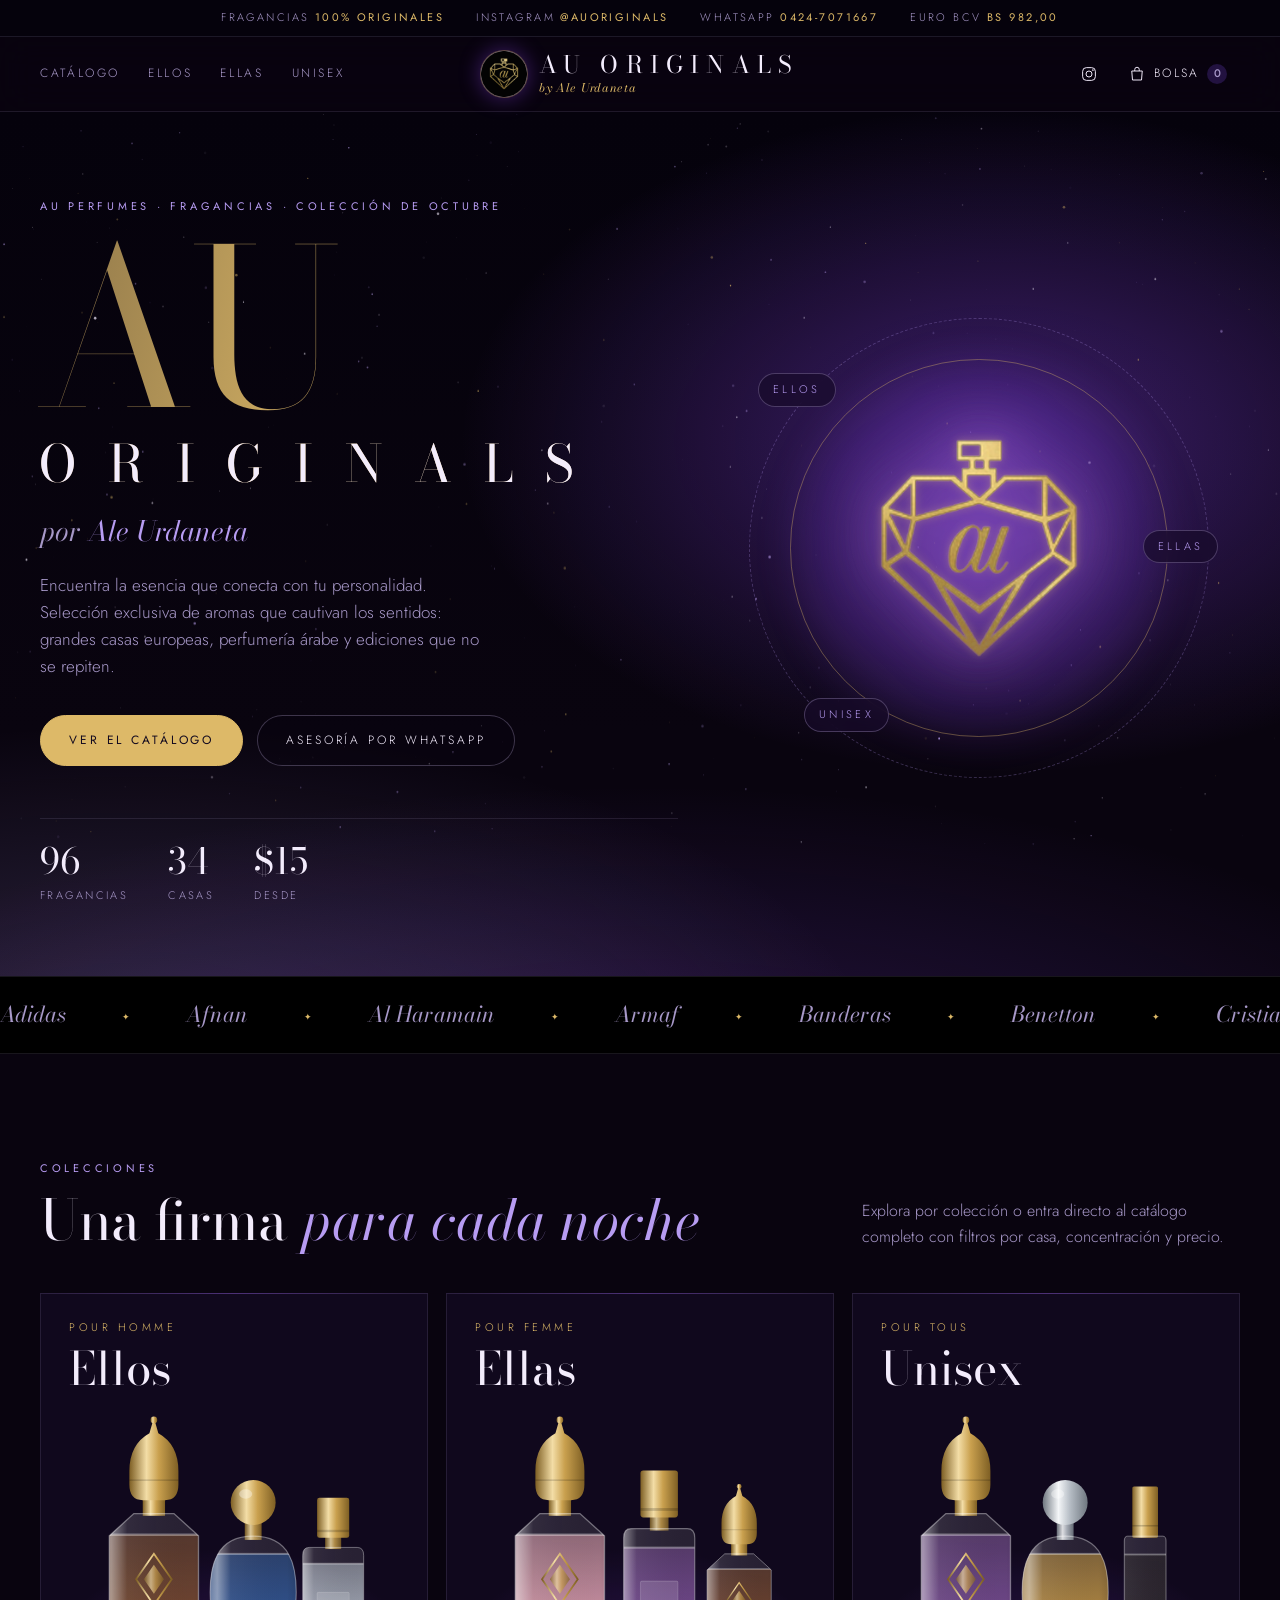
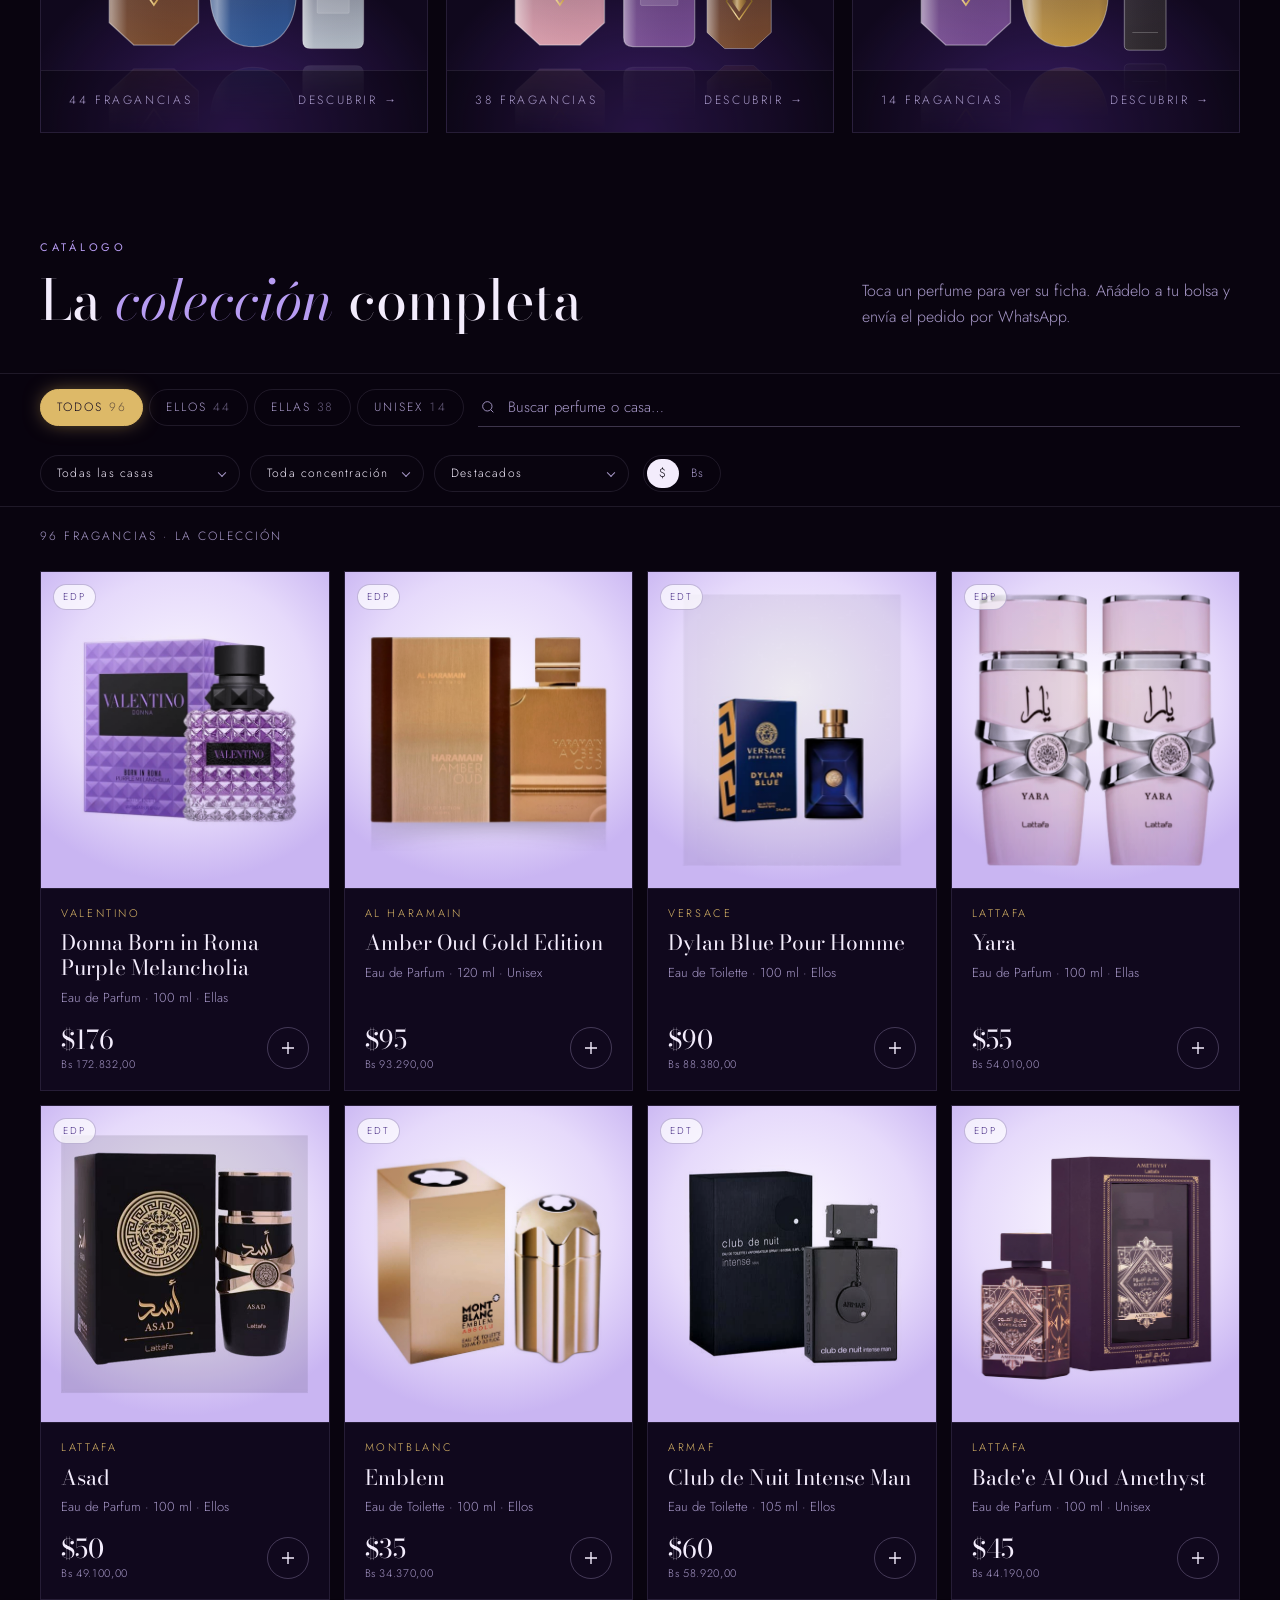
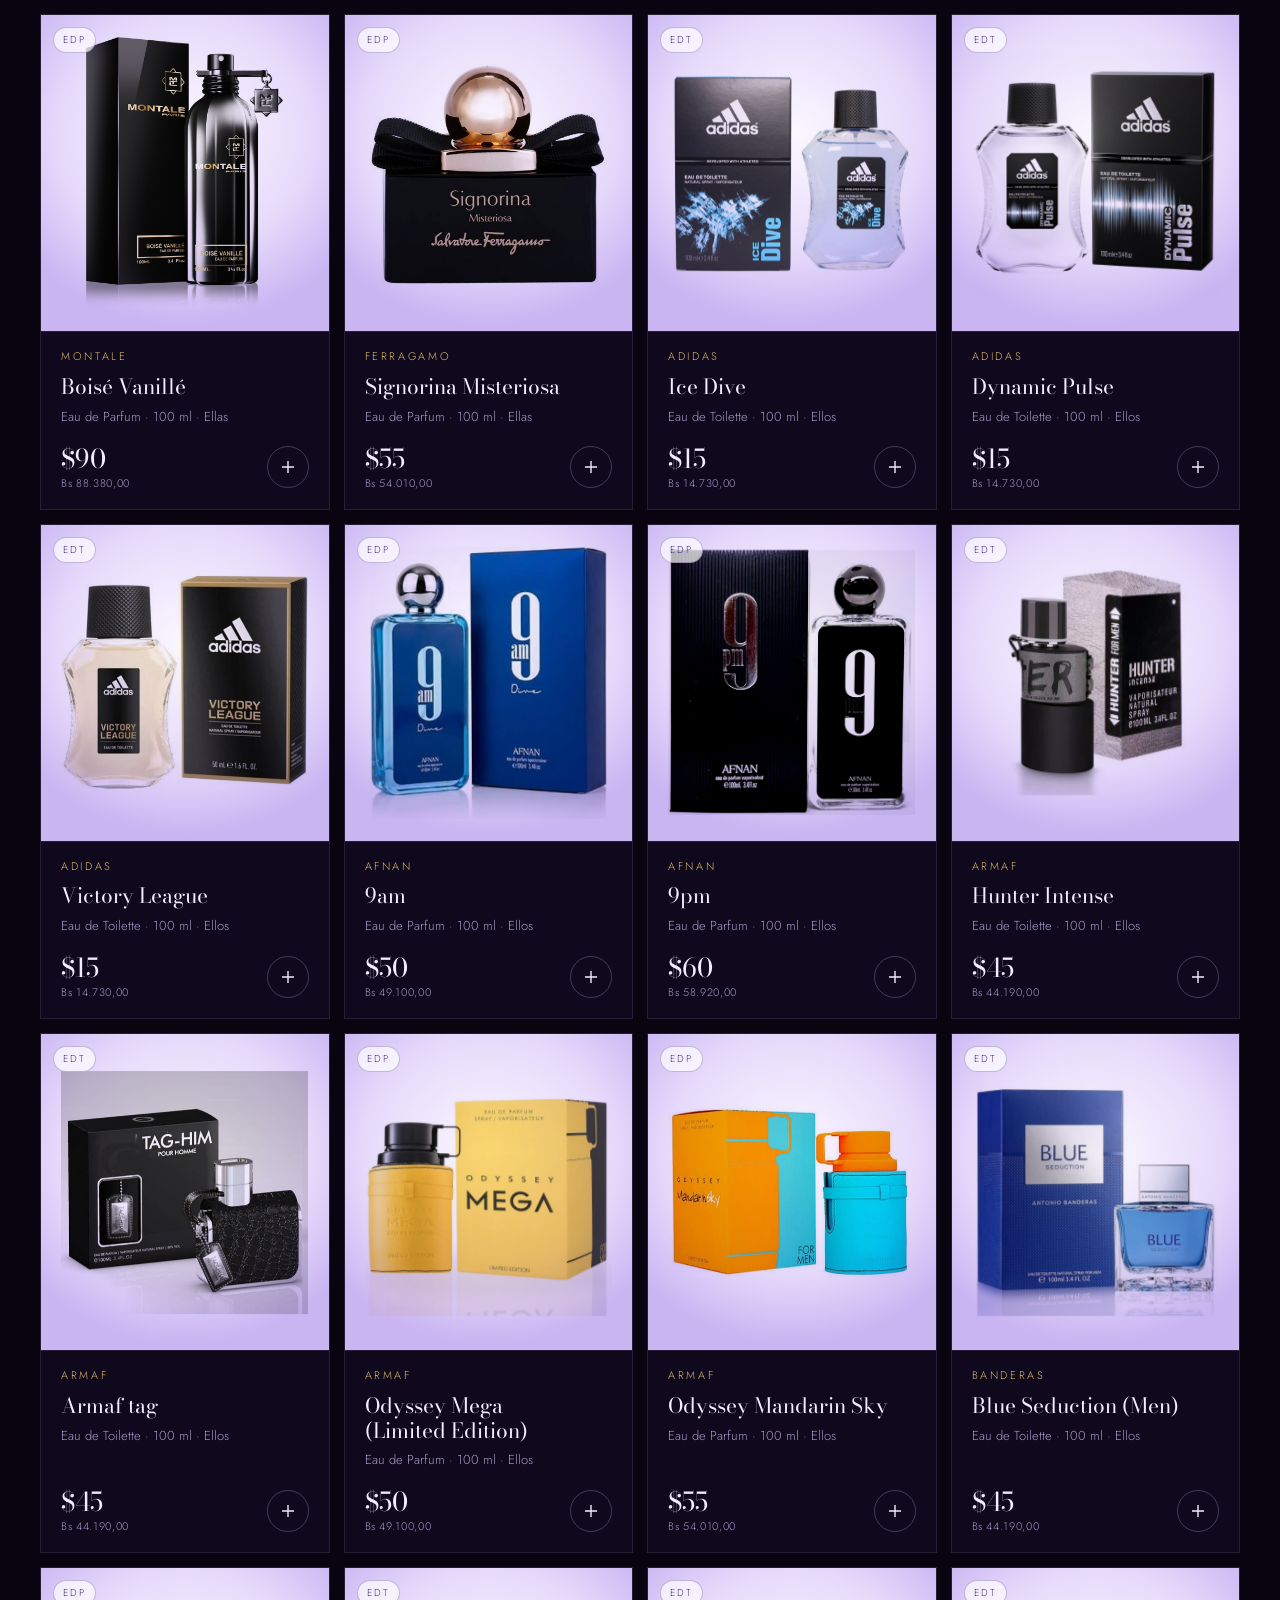
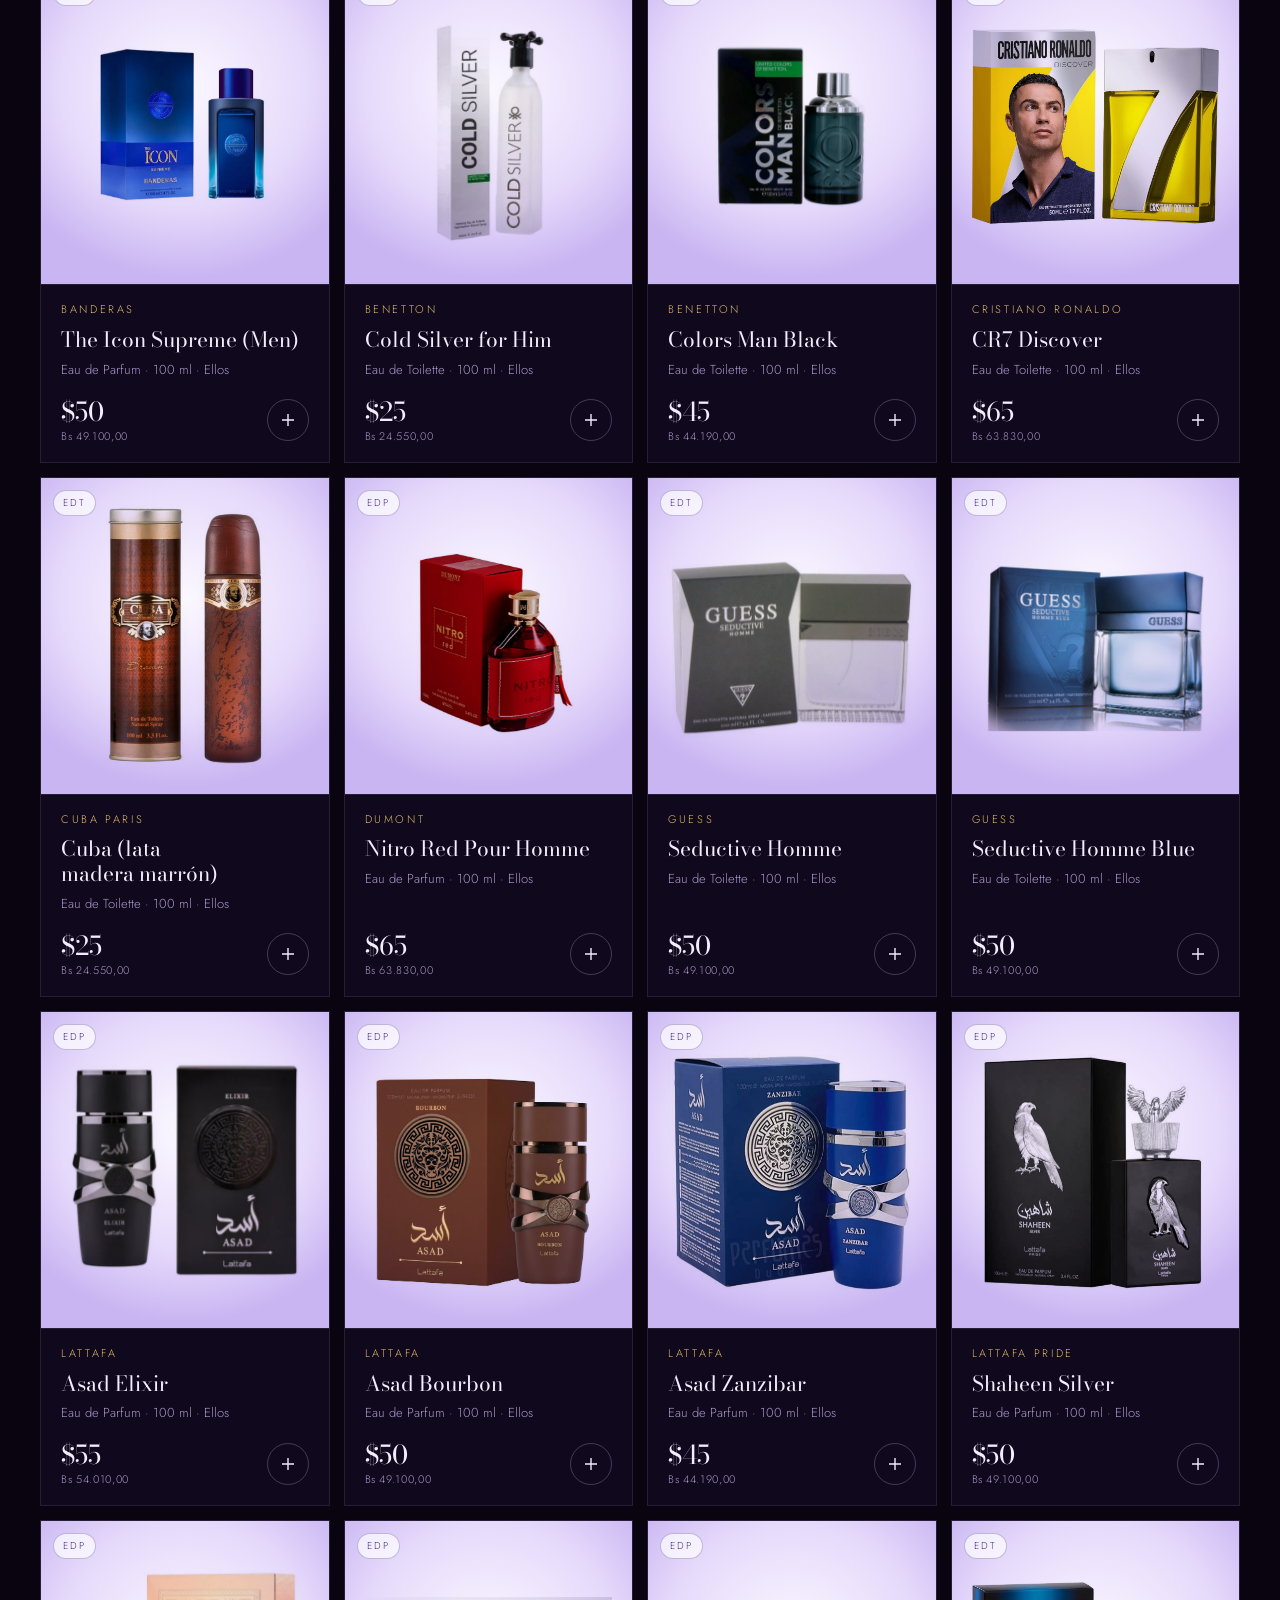
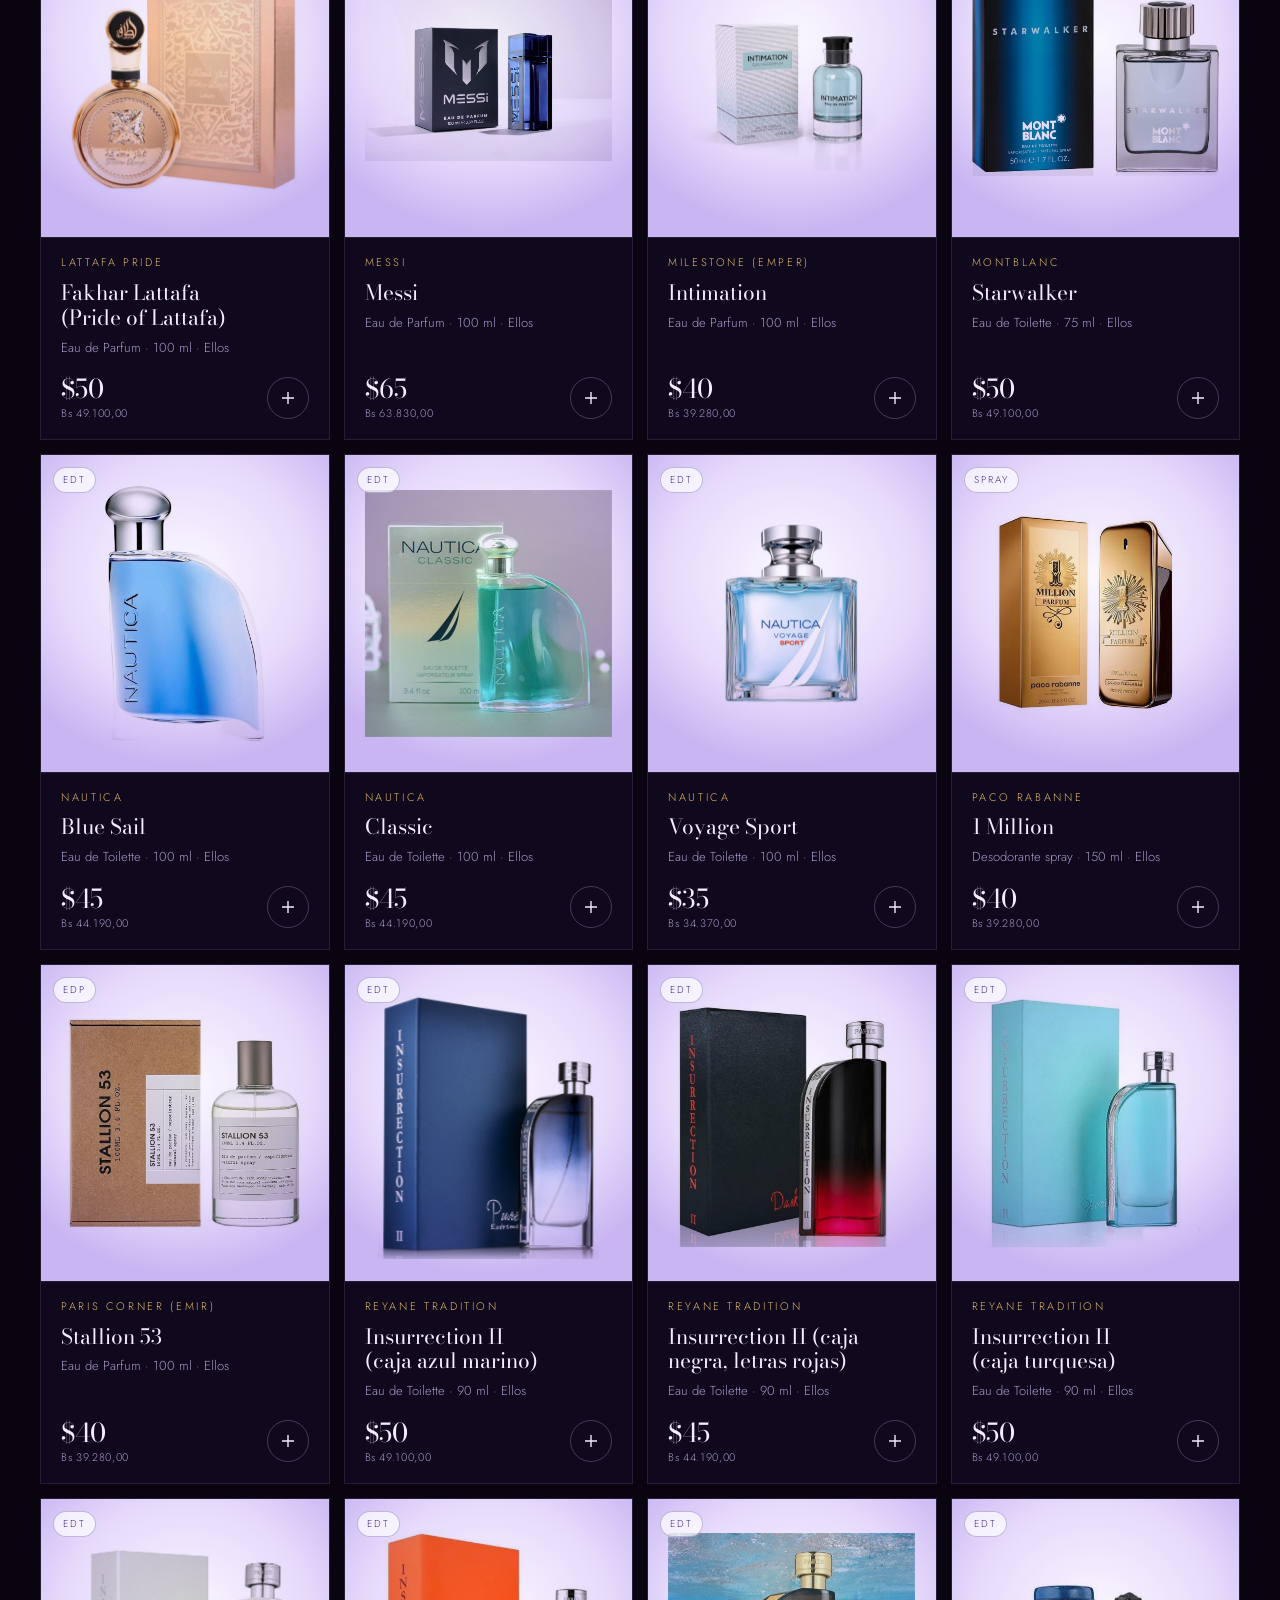
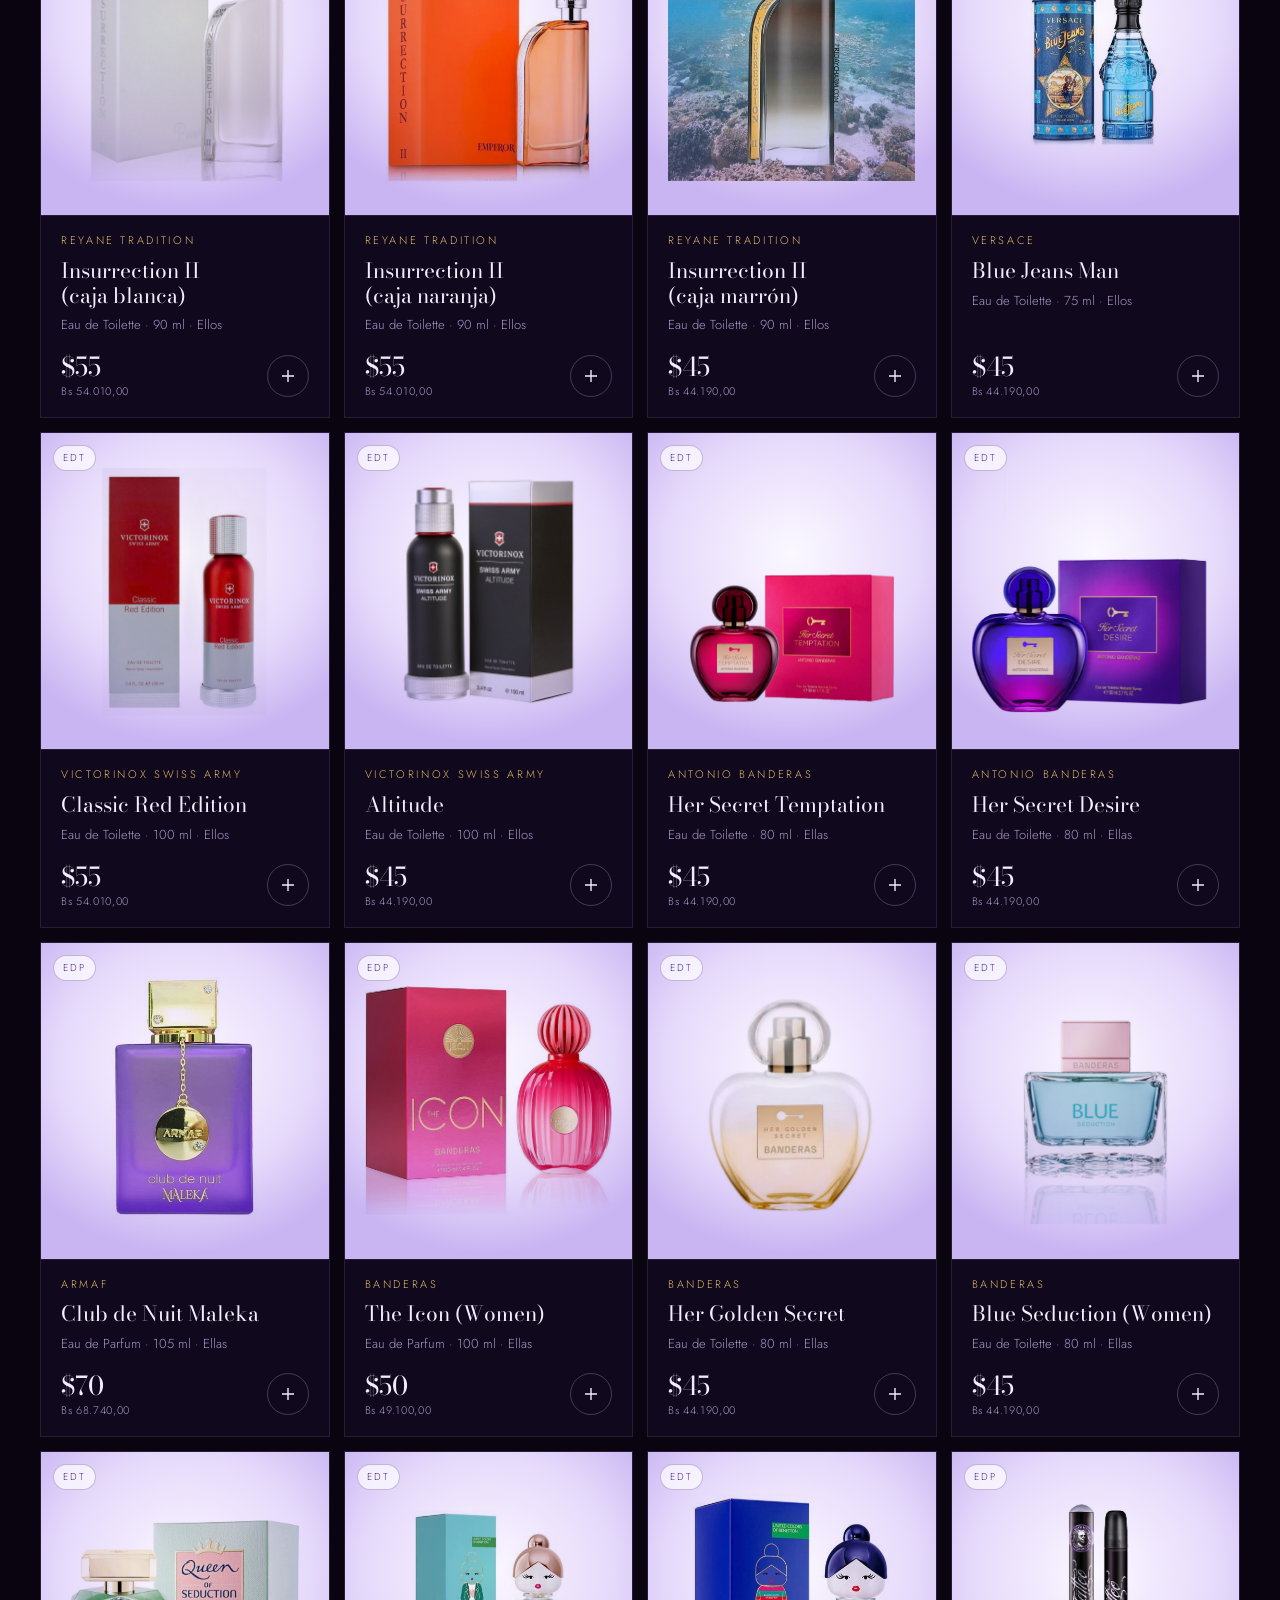
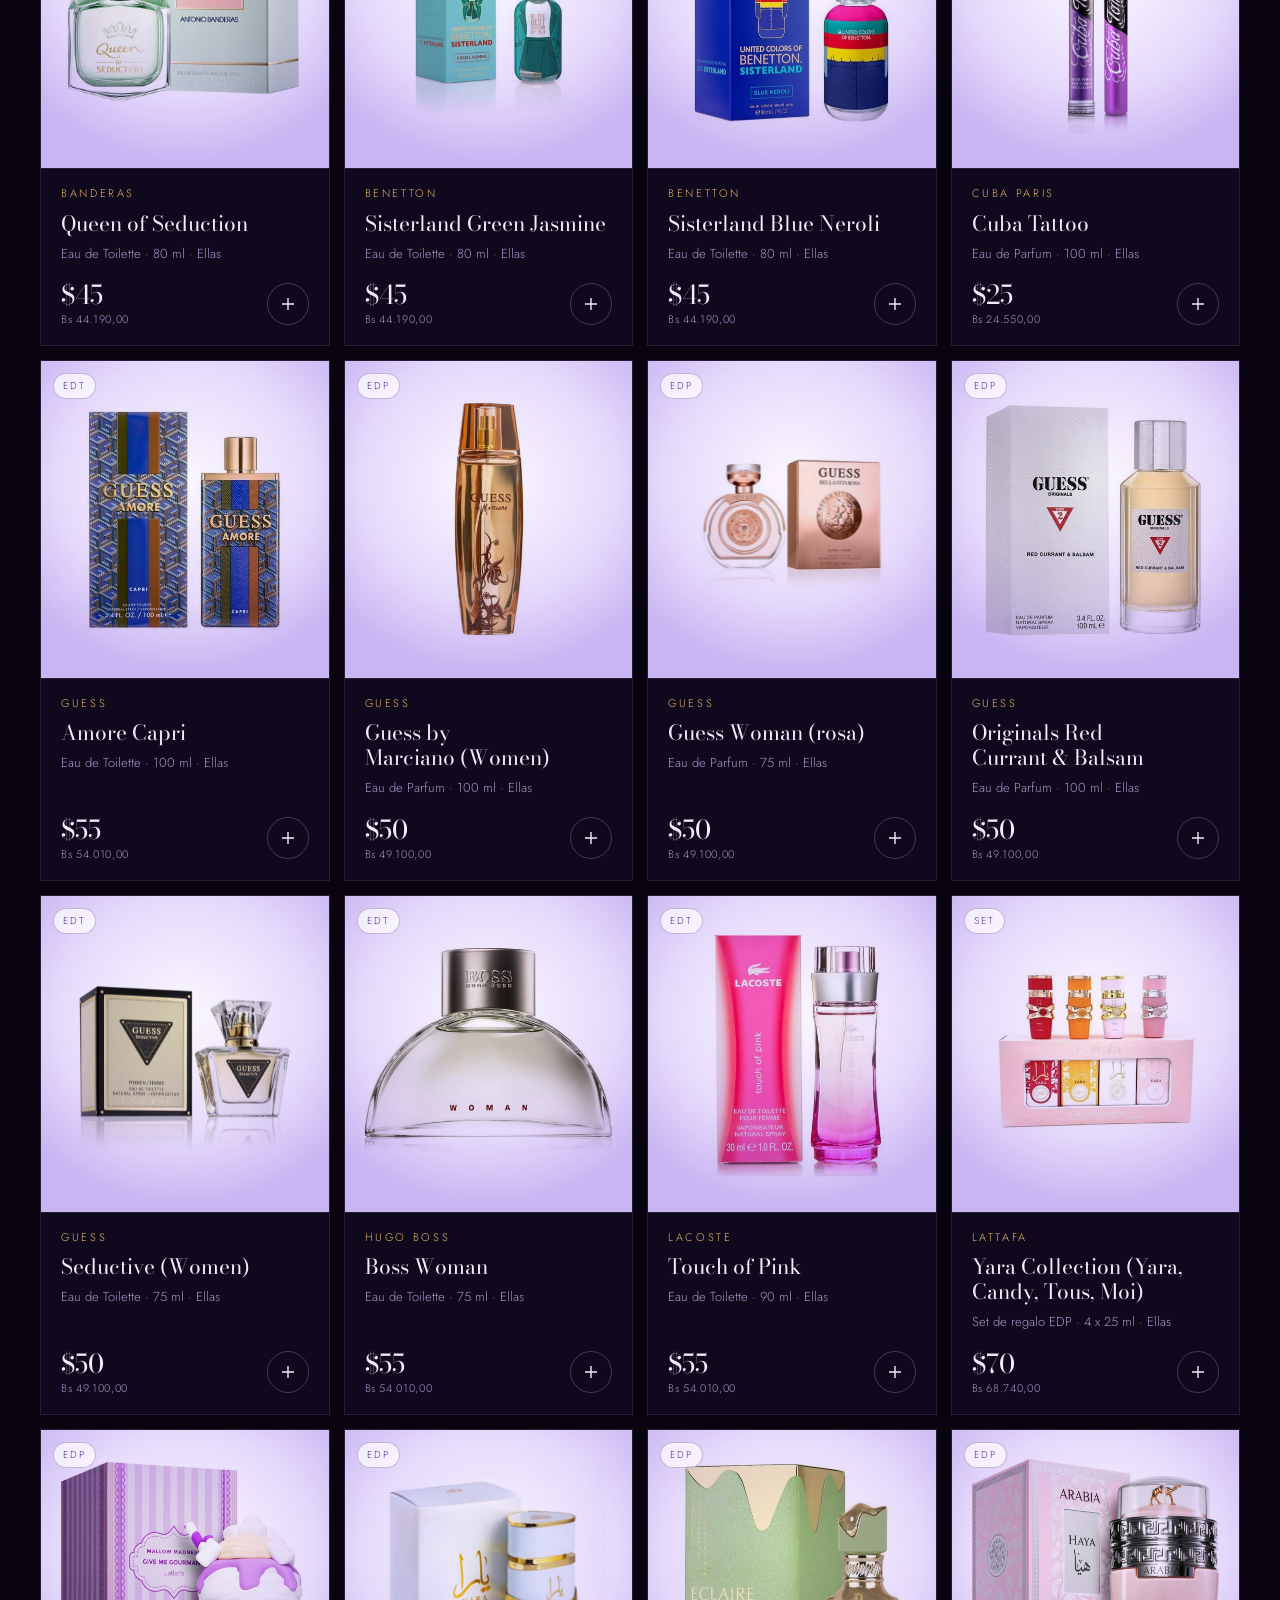
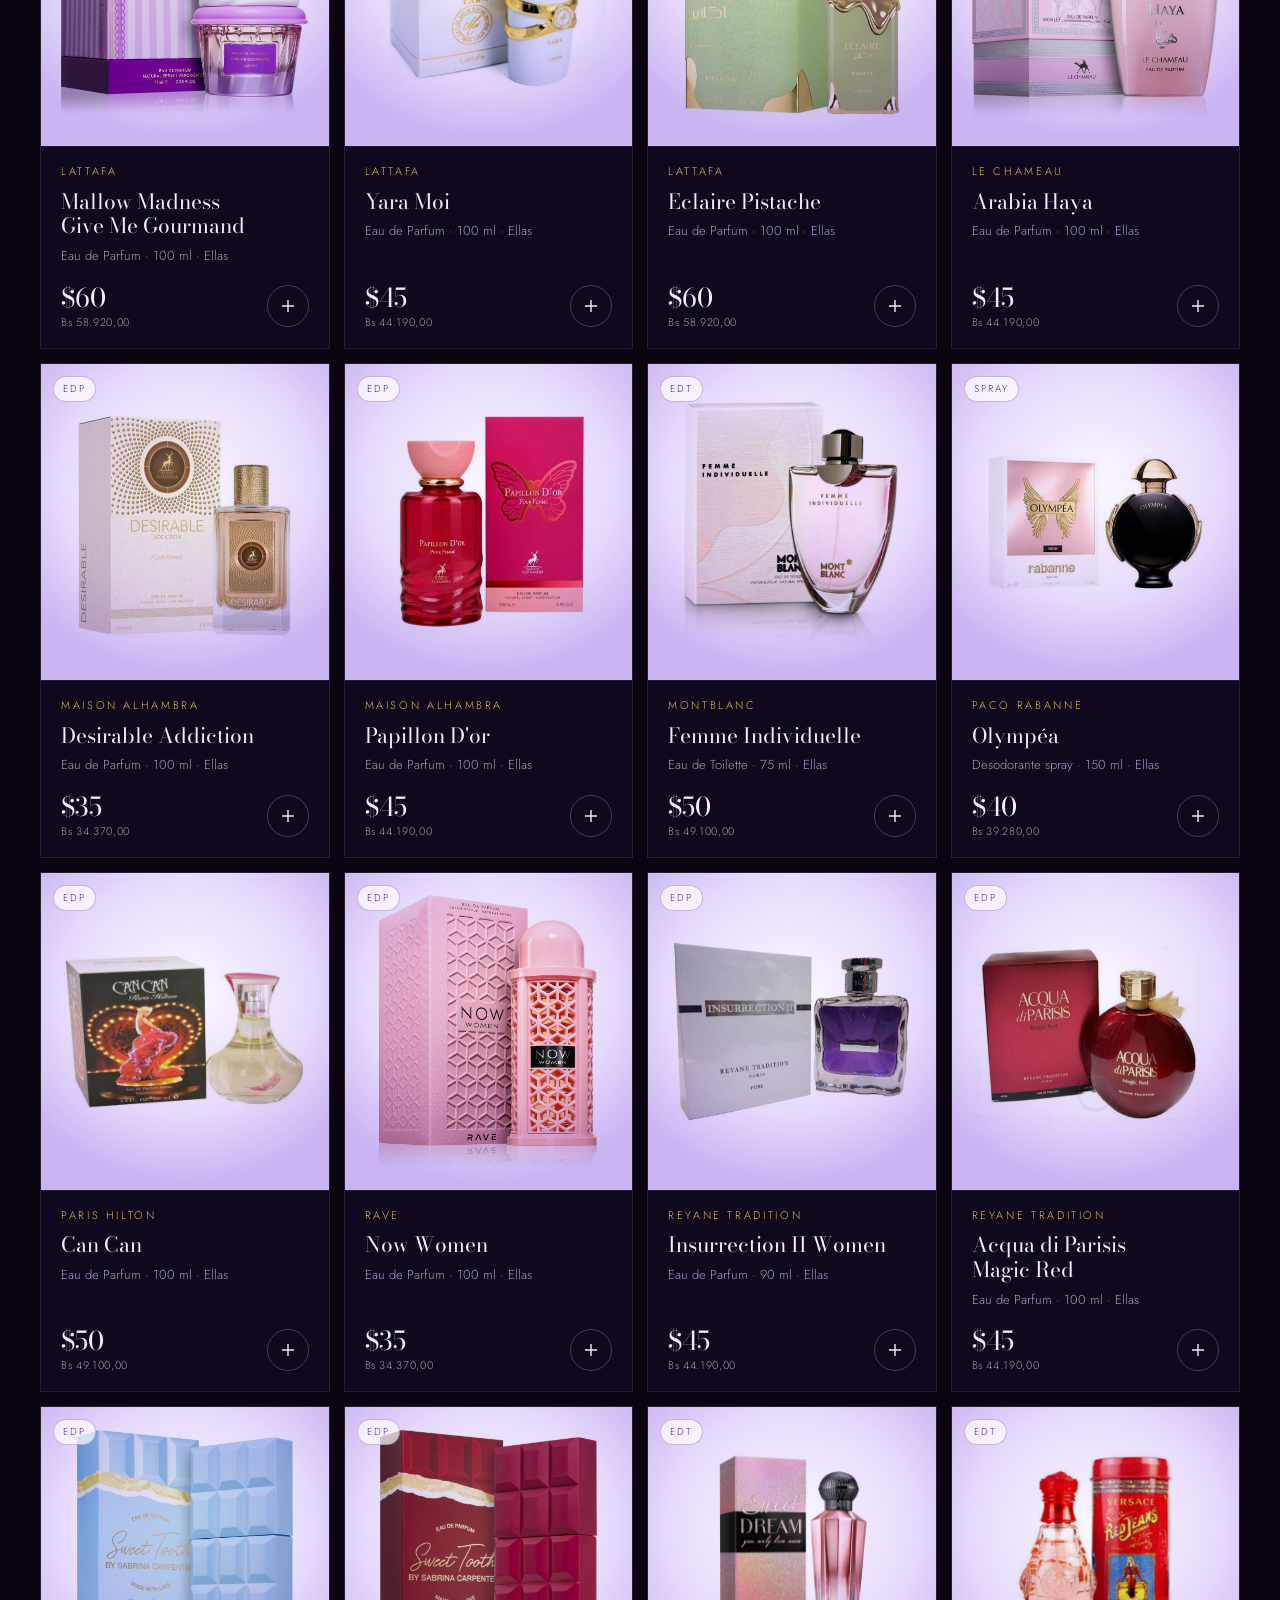
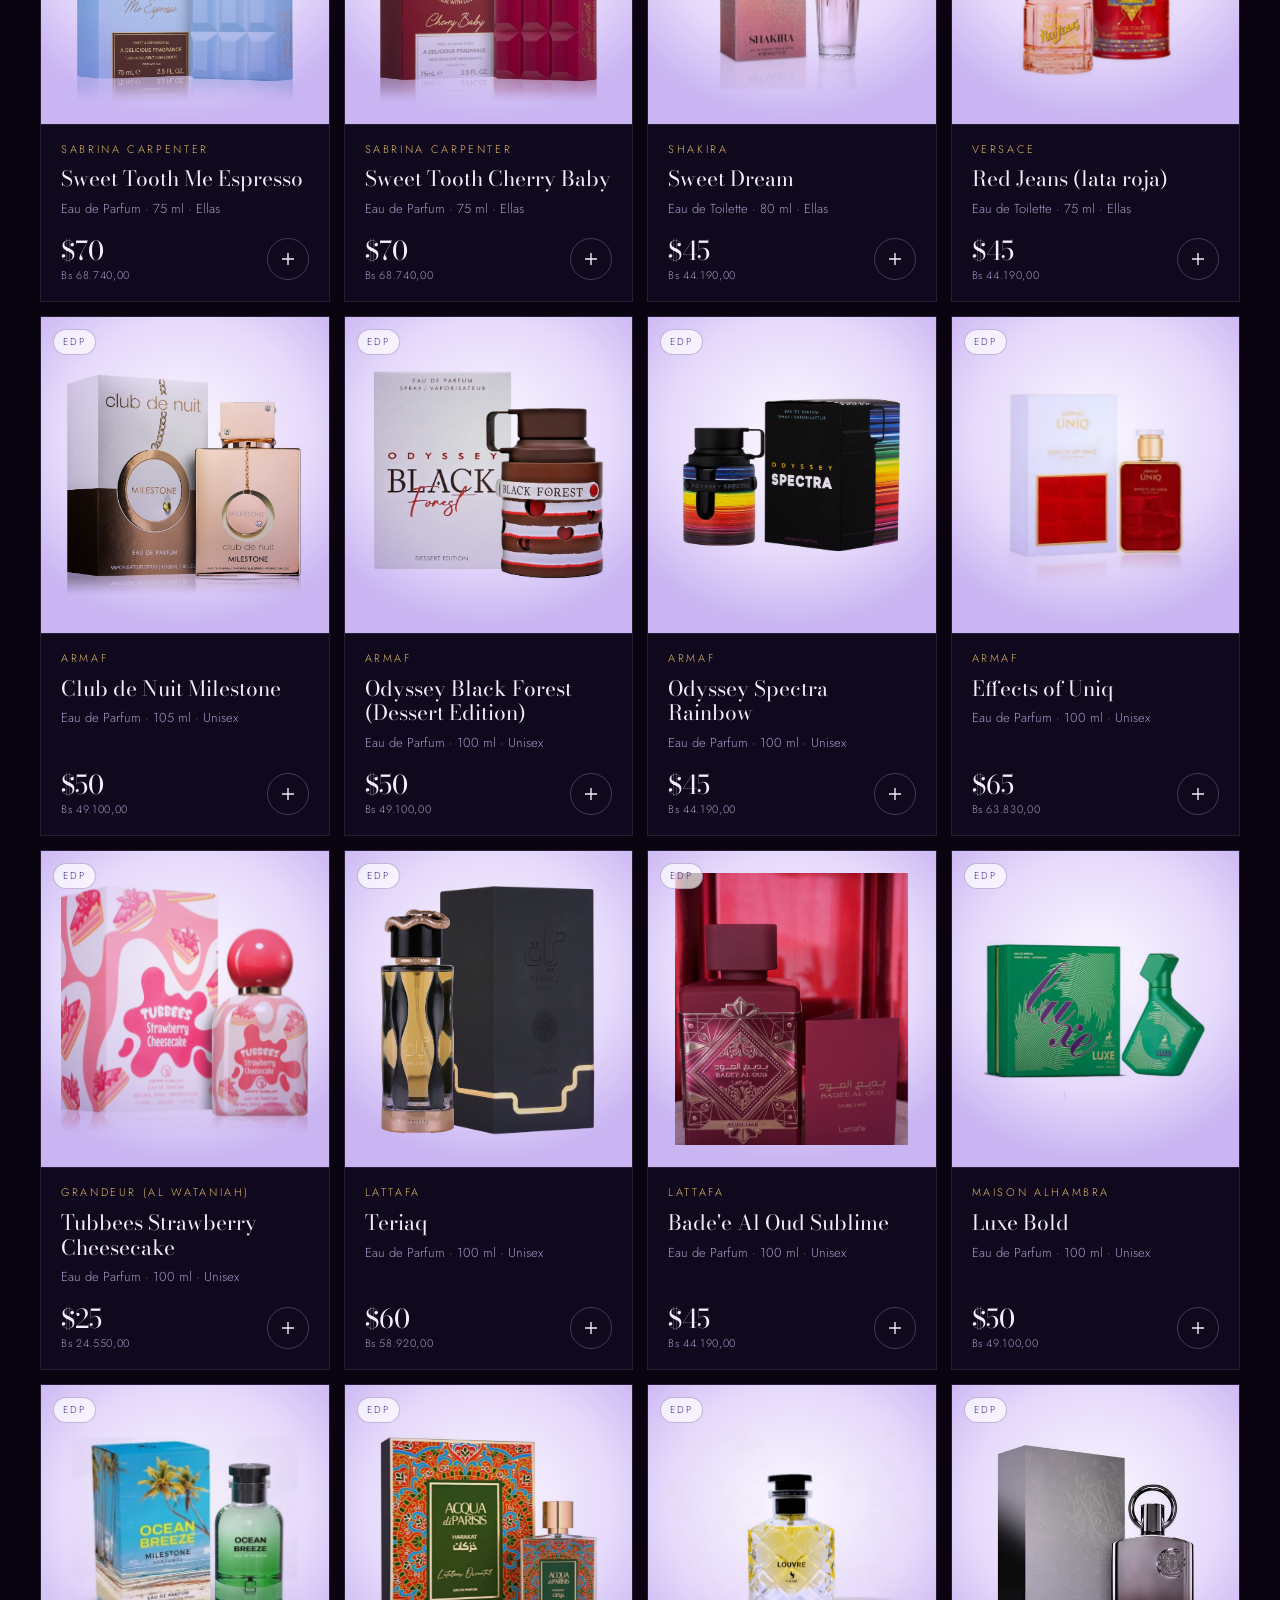
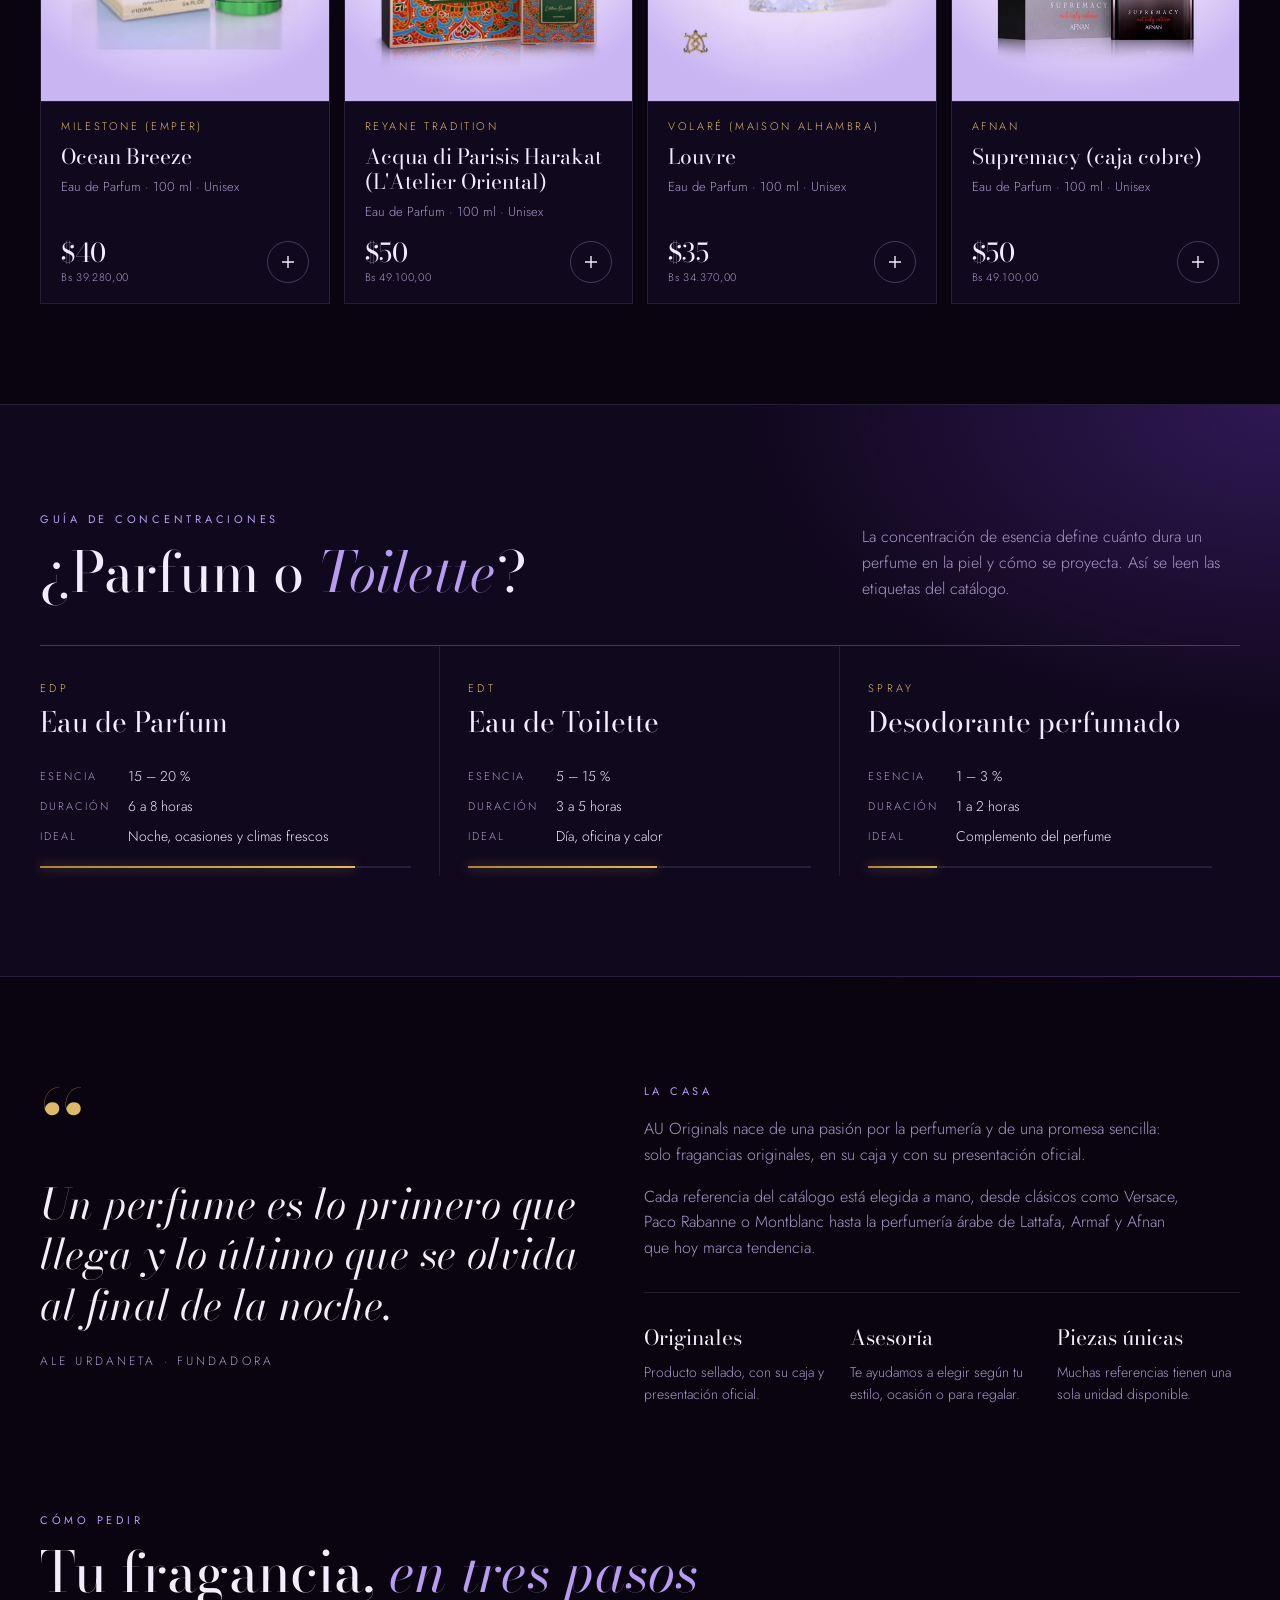
==== index.html @ 5db0eb55 "Add files via upload" ====
<!DOCTYPE html>
<html lang="es">
<head>
<meta charset="UTF-8">
<meta name="viewport" content="width=device-width, initial-scale=1, viewport-fit=cover">
<title>AU Originals by Ale Urdaneta</title>
<meta name="claude:viewport-fit-sides" content="cover">
<meta name="description" content="AU Originals by Ale Urdaneta · Perfumes originales de hombre, mujer y unisex. Lattafa, Armaf, Versace, Paco Rabanne, Montblanc y más. Pide por WhatsApp.">
<meta name="theme-color" content="#09040F">
<meta property="og:type" content="website">
<meta property="og:title" content="AU Originals by Ale Urdaneta">
<meta property="og:description" content="Perfumes originales seleccionados uno a uno. Explora el catálogo y pide por WhatsApp.">
<meta property="og:image" content="images/og-image.jpg">
<meta property="og:locale" content="es_VE">
<meta name="twitter:card" content="summary_large_image">
<link rel="manifest" href="manifest.json">
<link rel="icon" href="icon-192.png">
<link rel="apple-touch-icon" href="icon-192.png">
<link rel="preconnect" href="https://fonts.googleapis.com">
<link rel="preconnect" href="https://fonts.gstatic.com" crossorigin>
<link href="https://fonts.googleapis.com/css2?family=Bodoni+Moda:ital,opsz,wght@0,6..96,400;0,6..96,500;1,6..96,400;1,6..96,500&family=Jost:wght@300;400;500&display=swap" rel="stylesheet">
<link rel="stylesheet" href="css/styles.css?v=3.1">
</head>
<body>

<div class="anuncio">
  <div class="wrap">
    <span>Fragancias <b>100% originales</b></span>
    <span>Instagram <b>@auoriginals</b></span>
    <span>WhatsApp <b>0424-7071667</b></span>
    <span>Euro BCV <b id="tasa-anuncio">Bs 982,00</b></span>
  </div>
</div>

<header class="header">
  <div class="wrap">
    <nav class="nav" aria-label="Principal">
      <a href="#catalogo">Catálogo</a>
      <a href="#catalogo" data-ir-genero="Hombre">Ellos</a>
      <a href="#catalogo" data-ir-genero="Mujer">Ellas</a>
      <a href="#catalogo" data-ir-genero="Unisex">Unisex</a>
    </nav>
    <a class="marca" href="#" aria-label="AU Originals, inicio">
      <img class="marca-logo" src="images/logo-circulo.png" alt="" width="46" height="46">
      <span class="marca-txt"><span class="marca-au">AU ORIGINALS</span><span class="marca-sub">by Ale Urdaneta</span></span>
    </a>
    <div class="header-acc">
      <a class="icon-btn" id="btn-ig" href="https://instagram.com/auoriginals" target="_blank" rel="noopener" aria-label="Instagram @auoriginals">
        <svg viewBox="0 0 24 24"><rect x="3.5" y="3.5" width="17" height="17" rx="5"/><circle cx="12" cy="12" r="4"/><circle cx="17.2" cy="6.8" r=".6"/></svg>
      </a>
      <button class="icon-btn" id="btn-bolsa" type="button" aria-label="Abrir bolsa">
        <svg viewBox="0 0 24 24"><path d="M5 8h14l-1 12H6L5 8z"/><path d="M9 8V6a3 3 0 0 1 6 0v2"/></svg>
        <span class="lbl">Bolsa</span>
        <span class="bolsa-count" data-n="0" id="bolsa-count">0</span>
      </button>
    </div>
  </div>
</header>

<main>
  <!-- ===== HERO ===== -->
  <section class="hero">
    <canvas id="cielo" aria-hidden="true"></canvas>
    <div class="luna" aria-hidden="true"></div>
    <div class="wrap">
      <div class="hero-texto">
        <span class="eyebrow">AU Perfumes · Fragancias · Colección de octubre</span>
        <h1 class="hero-mono">AU<span>ORIGINALS</span></h1>
        <p class="hero-firma">por <em>Ale Urdaneta</em></p>
        <p class="hero-lead">Encuentra la esencia que conecta con tu personalidad. Selección exclusiva de aromas que cautivan los sentidos: grandes casas europeas, perfumería árabe y ediciones que no se repiten.</p>
        <div class="hero-acciones">
          <a class="btn btn-oro" href="#catalogo">Ver el catálogo</a>
          <a class="btn js-wa" href="#" target="_blank" rel="noopener">Asesoría por WhatsApp</a>
        </div>
        <div class="hero-datos">
          <div><strong id="dato-total">96</strong><small>Fragancias</small></div>
          <div><strong id="dato-casas">34</strong><small>Casas</small></div>
          <div><strong id="dato-desde">$15</strong><small>Desde</small></div>
        </div>
      </div>
      <div class="sello" aria-hidden="true">
        <span class="sello-halo"></span>
        <span class="sello-anillo sello-anillo-1"></span>
        <span class="sello-anillo sello-anillo-2"></span>
        <img class="sello-logo" src="images/logo.png" alt="" width="494" height="542">
        <span class="sello-chip sello-chip-1">Ellos</span>
        <span class="sello-chip sello-chip-2">Ellas</span>
        <span class="sello-chip sello-chip-3">Unisex</span>
      </div>
    </div>
  </section>

  <div class="casas" aria-hidden="true"><div class="casas-pista" id="casas-pista"></div></div>

  <!-- ===== COLECCIONES ===== -->
  <section class="seccion" id="colecciones">
    <div class="wrap">
      <div class="seccion-cab">
        <div>
          <span class="eyebrow">Colecciones</span>
          <h2>Una firma <em>para cada noche</em></h2>
        </div>
        <p>Explora por colección o entra directo al catálogo completo con filtros por casa, concentración y precio.</p>
      </div>
      <div class="colecciones">
        <a class="coleccion" href="#catalogo" data-ir-genero="Hombre">
          <div class="coleccion-tit"><small>Pour homme</small>Ellos</div>
          <div class="frascos" data-frascos="Hombre"></div>
          <div class="coleccion-pie"><span data-cuenta="Hombre">44 fragancias</span><span>Descubrir →</span></div>
        </a>
        <a class="coleccion" href="#catalogo" data-ir-genero="Mujer">
          <div class="coleccion-tit"><small>Pour femme</small>Ellas</div>
          <div class="frascos" data-frascos="Mujer"></div>
          <div class="coleccion-pie"><span data-cuenta="Mujer">38 fragancias</span><span>Descubrir →</span></div>
        </a>
        <a class="coleccion" href="#catalogo" data-ir-genero="Unisex">
          <div class="coleccion-tit"><small>Pour tous</small>Unisex</div>
          <div class="frascos" data-frascos="Unisex"></div>
          <div class="coleccion-pie"><span data-cuenta="Unisex">14 fragancias</span><span>Descubrir →</span></div>
        </a>
      </div>
    </div>
  </section>

  <!-- ===== CATÁLOGO ===== -->
  <section id="catalogo" class="seccion" style="padding-top:0">
    <div class="wrap">
      <div class="seccion-cab">
        <div>
          <span class="eyebrow">Catálogo</span>
          <h2>La <em>colección</em> completa</h2>
        </div>
        <p>Toca un perfume para ver su ficha. Añádelo a tu bolsa y envía el pedido por WhatsApp.</p>
      </div>
    </div>

    <div class="filtros" id="filtros">
      <div class="wrap">
        <div class="filtros-fila">
          <div class="chips" role="group" aria-label="Colección">
            <button class="chip" type="button" data-genero="Todos" aria-pressed="true">Todos<span class="n" data-n="Todos"></span></button>
            <button class="chip" type="button" data-genero="Hombre" aria-pressed="false">Ellos<span class="n" data-n="Hombre"></span></button>
            <button class="chip" type="button" data-genero="Mujer" aria-pressed="false">Ellas<span class="n" data-n="Mujer"></span></button>
            <button class="chip" type="button" data-genero="Unisex" aria-pressed="false">Unisex<span class="n" data-n="Unisex"></span></button>
          </div>
          <label class="buscar" for="f-buscar">
            <svg viewBox="0 0 24 24"><circle cx="11" cy="11" r="7"/><path d="M20 20l-4-4"/></svg>
            <span class="sr-only">Buscar</span>
            <input id="f-buscar" type="search" placeholder="Buscar perfume o casa…" autocomplete="off">
          </label>
          <button class="chip btn-filtros" type="button" id="btn-filtros" aria-expanded="false">Filtros</button>
        </div>
        <div class="filtros-fila extra">
          <div class="selects">
            <div class="sel"><label class="sr-only" for="f-marca">Casa</label><select id="f-marca"><option value="">Todas las casas</option></select></div>
            <div class="sel"><label class="sr-only" for="f-tipo">Concentración</label><select id="f-tipo"><option value="">Toda concentración</option></select></div>
            <div class="sel"><label class="sr-only" for="f-orden">Ordenar</label>
              <select id="f-orden">
                <option value="destacados">Destacados</option>
                <option value="precio-asc">Precio: menor a mayor</option>
                <option value="precio-desc">Precio: mayor a menor</option>
                <option value="az">Nombre A–Z</option>
                <option value="marca">Por casa</option>
              </select>
            </div>
          </div>
          <div class="moneda" role="group" aria-label="Moneda">
            <button type="button" data-moneda="USD" aria-pressed="true">$</button>
            <button type="button" data-moneda="BS" aria-pressed="false">Bs</button>
          </div>
        </div>
      </div>
    </div>

    <div class="wrap">
      <p class="resultado" id="resultado" aria-live="polite"></p>
      <div class="grid" id="grid"></div>
    </div>
  </section>

  <!-- ===== GUÍA ===== -->
  <section class="seccion guia" id="guia">
    <div class="wrap">
      <div class="seccion-cab">
        <div>
          <span class="eyebrow">Guía de concentraciones</span>
          <h2>¿Parfum o <em>Toilette</em>?</h2>
        </div>
        <p>La concentración de esencia define cuánto dura un perfume en la piel y cómo se proyecta. Así se leen las etiquetas del catálogo.</p>
      </div>
      <div class="guia-tabla">
        <div class="guia-col">
          <span class="abrev">EDP</span>
          <h3>Eau de Parfum</h3>
          <dl><dt>Esencia</dt><dd>15 – 20 %</dd><dt>Duración</dt><dd>6 a 8 horas</dd><dt>Ideal</dt><dd>Noche, ocasiones y climas frescos</dd></dl>
          <div class="barra"><i style="width:85%"></i></div>
        </div>
        <div class="guia-col">
          <span class="abrev">EDT</span>
          <h3>Eau de Toilette</h3>
          <dl><dt>Esencia</dt><dd>5 – 15 %</dd><dt>Duración</dt><dd>3 a 5 horas</dd><dt>Ideal</dt><dd>Día, oficina y calor</dd></dl>
          <div class="barra"><i style="width:55%"></i></div>
        </div>
        <div class="guia-col">
          <span class="abrev">Spray</span>
          <h3>Desodorante perfumado</h3>
          <dl><dt>Esencia</dt><dd>1 – 3 %</dd><dt>Duración</dt><dd>1 a 2 horas</dd><dt>Ideal</dt><dd>Complemento del perfume</dd></dl>
          <div class="barra"><i style="width:20%"></i></div>
        </div>
      </div>
    </div>
  </section>

  <!-- ===== LA CASA ===== -->
  <section class="seccion" id="nosotros">
    <div class="wrap casa">
      <div>
        <p class="casa-cita">Un perfume es lo primero que llega y lo último que se olvida al final de la noche.</p>
        <p class="casa-firma">Ale Urdaneta · Fundadora</p>
      </div>
      <div class="casa-texto">
        <span class="eyebrow">La casa</span>
        <p style="margin-top:14px">AU Originals nace de una pasión por la perfumería y de una promesa sencilla: solo fragancias originales, en su caja y con su presentación oficial.</p>
        <p>Cada referencia del catálogo está elegida a mano, desde clásicos como Versace, Paco Rabanne o Montblanc hasta la perfumería árabe de Lattafa, Armaf y Afnan que hoy marca tendencia.</p>
        <div class="pilares">
          <div><h3>Originales</h3><p>Producto sellado, con su caja y presentación oficial.</p></div>
          <div><h3>Asesoría</h3><p>Te ayudamos a elegir según tu estilo, ocasión o para regalar.</p></div>
          <div><h3>Piezas únicas</h3><p>Muchas referencias tienen una sola unidad disponible.</p></div>
        </div>
      </div>
    </div>
  </section>

  <!-- ===== CÓMO PEDIR ===== -->
  <section class="seccion" id="como-pedir" style="padding-top:0">
    <div class="wrap">
      <div class="seccion-cab">
        <div>
          <span class="eyebrow">Cómo pedir</span>
          <h2>Tu fragancia, <em>en tres pasos</em></h2>
        </div>
      </div>
      <div class="pasos">
        <div class="paso"><h3>Elige</h3><p>Explora el catálogo y añade a tu bolsa los perfumes que te gusten.</p></div>
        <div class="paso"><h3>Envía</h3><p>Desde la bolsa, envía tu pedido por WhatsApp con un solo toque.</p></div>
        <div class="paso"><h3>Recibe</h3><p>Confirmamos disponibilidad, forma de pago y entrega contigo.</p></div>
      </div>
    </div>
  </section>
</main>

<footer class="footer">
  <div class="wrap">
    <div class="footer-top">
      <div>
        <div class="marca"><img class="marca-logo" src="images/logo-circulo.png" alt="" width="60" height="60"><span class="marca-txt"><span class="marca-au">AU ORIGINALS</span><span class="marca-sub">by Ale Urdaneta</span></span></div>
        <p style="margin-top:18px">Perfumes originales de hombre, mujer y unisex. Precios en dólares, referencia en bolívares a la tasa euro oficial del BCV, actualizada automáticamente.</p>
      </div>
      <div>
        <h4>Catálogo</h4>
        <ul>
          <li><a href="#catalogo" data-ir-genero="Hombre">Ellos</a></li>
          <li><a href="#catalogo" data-ir-genero="Mujer">Ellas</a></li>
          <li><a href="#catalogo" data-ir-genero="Unisex">Unisex</a></li>
          <li><a href="#guia">Guía de concentraciones</a></li>
        </ul>
      </div>
      <div>
        <h4>Contacto</h4>
        <ul>
          <li><a class="js-wa" href="#" target="_blank" rel="noopener">WhatsApp 0424-7071667</a></li>
          <li id="footer-ig"><a href="#" target="_blank" rel="noopener">Instagram</a></li>
          <li><a href="#como-pedir">Cómo pedir</a></li>
        </ul>
      </div>
    </div>
    <div class="footer-copy">
      <span>© <span id="anio">2026</span> AU Originals by Ale Urdaneta</span>
      <span>Precios sujetos a disponibilidad · Tasa euro BCV <span id="tasa-pie">982,00</span> Bs<span id="tasa-fecha"></span></span>
    </div>
  </div>
</footer>

<!-- ===== Bolsa ===== -->
<div class="velo" id="velo"></div>
<aside class="panel" id="panel-bolsa" aria-label="Tu bolsa" aria-hidden="true">
  <div class="panel-cab">
    <h2>Tu bolsa</h2>
    <button class="cerrar" type="button" data-cerrar aria-label="Cerrar bolsa"><svg viewBox="0 0 14 14"><path d="M1 1l12 12M13 1L1 13"/></svg></button>
  </div>
  <div class="panel-cuerpo" id="bolsa-items"></div>
  <div class="panel-pie" id="bolsa-pie">
    <div class="total"><span>Total</span><strong id="bolsa-total">$0</strong></div>
    <div class="total-bs" id="bolsa-total-bs">Bs 0,00</div>
    <label class="sr-only" for="b-nombre">Tu nombre</label>
    <input class="campo" id="b-nombre" type="text" placeholder="Tu nombre" autocomplete="name">
    <label class="sr-only" for="b-nota">Nota</label>
    <input class="campo" id="b-nota" type="text" placeholder="Nota: entrega, regalo, zona (opcional)">
    <a class="btn btn-oro" id="b-enviar" href="#" target="_blank" rel="noopener" aria-disabled="true">Enviar pedido por WhatsApp</a>
    <p class="nota-pie">Te confirmamos disponibilidad y pago por WhatsApp.</p>
  </div>
</aside>

<!-- ===== Ficha ===== -->
<div class="ficha" id="ficha" aria-hidden="true">
  <div class="ficha-caja" role="dialog" aria-modal="true" aria-labelledby="ficha-nombre">
    <div class="ficha-vis" id="ficha-vis"></div>
    <div class="ficha-info">
      <button class="cerrar" type="button" data-cerrar aria-label="Cerrar ficha"><svg viewBox="0 0 14 14"><path d="M1 1l12 12M13 1L1 13"/></svg></button>
      <span class="card-marca" id="ficha-marca"></span>
      <h2 class="ficha-nombre" id="ficha-nombre"></h2>
      <dl class="ficha-datos" id="ficha-datos"></dl>
      <div class="ficha-precio" id="ficha-precio"></div>
      <div class="ficha-acc">
        <button class="btn btn-oro" type="button" id="ficha-add">Añadir a la bolsa</button>
        <a class="btn" id="ficha-wa" href="#" target="_blank" rel="noopener">Consultar</a>
      </div>
    </div>
  </div>
</div>

<button class="fab" id="fab" type="button"><svg viewBox="0 0 24 24"><path d="M5 8h14l-1 12H6L5 8z"/><path d="M9 8V6a3 3 0 0 1 6 0v2"/></svg><span id="fab-txt">Bolsa</span></button>
<div class="toast" id="toast" role="status" aria-live="polite"></div>

<script src="config.js?v=2.1"></script>
<script src="catalogo.js?v=2.1"></script>
<script src="js/frascos.js?v=2.1"></script>
<script src="js/app.js?v=3.1"></script>
</body>
</html>
---- css/styles.css ----
/* =========================================================
   AU Originals by Ale Urdaneta · hoja de estilos · v2 "Violeta" (basado en el Instagram @auoriginals)
   Concepto: vitrina de noche. Cielo estrellado, luna, frascos bajo un
   foco sobre un piso de vidrio negro que los refleja. Oro de luna como
   único acento; un resplandor violeta lejano como luz de ciudad.
   Diseño de un solo tema (oscuro) a propósito.
   ========================================================= */
:root{
  --bg:#09040F;          /* orquídea negra */
  --bg-2:#10081D;        /* vitrina */
  --surface:#170B2A;     /* paneles */
  --surface-2:#221240;
  --fg:#F3ECFC;          /* lavanda clara */
  --muted:#A798C8;
  --gold:#DDB968;        /* oro del logo */
  --gold-deep:#A98238;
  --gold-soft:rgba(221,185,104,.15);
  --violet:#8A46F0;      /* violeta eléctrico */
  --lav:#B79CF2;         /* lavanda */
  --violet-soft:rgba(138,70,240,.26);
  --line:rgba(215,196,250,.11);
  --line-strong:rgba(215,196,250,.26);
  --on-gold:#12091F;
  --ok:#8FD3B0;
  --warn:#F0B37A;
  --shadow:0 40px 80px -30px rgba(0,0,0,.9);
  --glass-stroke:rgba(255,255,255,.55);
  --f-display:'Bodoni Moda','Didot','Bodoni 72',Georgia,serif;
  --f-sans:'Jost','Futura','Century Gothic','Helvetica Neue',Arial,sans-serif;
  --gutter:max(20px, env(safe-area-inset-left, 0px));
  --gutter-r:max(20px, env(safe-area-inset-right, 0px));
  --max:1240px;
  color-scheme:dark;
}

*,*::before,*::after{box-sizing:border-box}
html{scroll-behavior:smooth;-webkit-text-size-adjust:100%;background:var(--bg)}
body{margin:0;background:var(--bg);color:var(--fg);font-family:var(--f-sans);font-weight:300;font-size:16px;line-height:1.6;-webkit-font-smoothing:antialiased;overflow-x:hidden}
img{max-width:100%;display:block}
button,input,select{font:inherit;color:inherit}
a{color:inherit}
:focus-visible{outline:1px solid var(--gold);outline-offset:3px}
::selection{background:var(--gold);color:var(--on-gold)}
.sr-only{position:absolute;width:1px;height:1px;padding:0;margin:-1px;overflow:hidden;clip:rect(0,0,0,0);border:0}
.wrap{max-width:var(--max);margin:0 auto;padding-left:var(--gutter);padding-right:var(--gutter-r)}
.eyebrow{font-family:var(--f-sans);font-size:11px;font-weight:400;letter-spacing:.34em;text-transform:uppercase;color:var(--gold)}
h1,h2,h3{text-wrap:balance;font-weight:400;margin:0}
em{font-style:italic}

/* ---------- Anuncio ---------- */
.anuncio{position:relative;z-index:51;background:#05020C;border-bottom:1px solid var(--line);font-size:11px;letter-spacing:.22em;text-transform:uppercase;color:var(--muted)}
.anuncio .wrap{display:flex;justify-content:center;gap:32px;padding-block:9px;flex-wrap:wrap;text-align:center}
.anuncio b{font-weight:400;color:var(--gold)}

/* ---------- Header ---------- */
.header{position:sticky;top:env(safe-area-inset-top,0px);z-index:50;background:rgba(9,4,15,.72);backdrop-filter:blur(16px) saturate(140%);-webkit-backdrop-filter:blur(16px) saturate(140%);border-bottom:1px solid var(--line)}
.header .wrap{display:grid;grid-template-columns:1fr auto 1fr;align-items:center;padding-block:14px;gap:16px}
.nav{display:flex;gap:28px;font-size:12px;letter-spacing:.22em;text-transform:uppercase}
.nav a{text-decoration:none;color:var(--muted);transition:color .25s}
.nav a:hover{color:var(--gold)}
.marca{display:flex;flex-direction:column;align-items:center;text-decoration:none;line-height:1}
.marca-au{font-family:var(--f-display);font-size:24px;font-weight:400;letter-spacing:.3em;padding-left:.3em;white-space:nowrap}
.marca-sub{font-family:var(--f-display);font-style:italic;font-size:12px;color:var(--gold);margin-top:5px;letter-spacing:.06em}
.header-acc{display:flex;justify-content:flex-end;gap:4px;align-items:center}
.icon-btn{position:relative;display:inline-flex;align-items:center;gap:8px;background:none;border:1px solid transparent;border-radius:999px;padding:8px 12px;cursor:pointer;font-size:12px;letter-spacing:.18em;text-transform:uppercase;color:var(--fg);text-decoration:none}
.icon-btn:hover{border-color:var(--line-strong)}
.icon-btn svg{width:18px;height:18px;stroke:currentColor;fill:none;stroke-width:1.3}
.bolsa-count{min-width:20px;height:20px;border-radius:999px;background:var(--gold);color:var(--on-gold);font-size:11px;letter-spacing:0;display:inline-grid;place-items:center;padding:0 6px;font-weight:500;box-shadow:0 0 14px rgba(221,185,104,.6)}
.bolsa-count[data-n="0"]{background:var(--surface-2);color:var(--muted);box-shadow:none}
@media (max-width:820px){
  .nav{display:none}
  .header .wrap{grid-template-columns:auto 1fr}
  .marca{align-items:flex-start}
  .marca-au{padding-left:0}
  .icon-btn .lbl{display:none}
}

/* ---------- Hero: cielo de medianoche ---------- */
.hero{position:relative;overflow:hidden;isolation:isolate;background:
  radial-gradient(60% 55% at 78% 38%,rgba(138,70,240,.42),transparent 70%),
  radial-gradient(90% 60% at 10% 110%,rgba(183,156,242,.22),transparent 65%),
  radial-gradient(120% 70% at 50% 120%,var(--violet-soft),transparent 60%),
  linear-gradient(180deg,#05020C 0%,var(--bg) 72%)}
#cielo{position:absolute;inset:0;width:100%;height:100%;z-index:-1}
.luna{position:absolute;z-index:-1;top:9%;right:8%;width:clamp(70px,9vw,120px);aspect-ratio:1;border-radius:50%;
  transform:rotate(-20deg);opacity:.9}
.hero .wrap{position:relative;display:grid;grid-template-columns:1.1fr .9fr;gap:40px;align-items:center;padding-block:80px 72px}
.hero-mono{font-family:var(--f-display);font-weight:400;font-size:clamp(110px,17vw,240px);line-height:.82;letter-spacing:-.01em;margin:22px 0 0 -6px;
  background:linear-gradient(100deg,#8C7448 0%,var(--gold) 25%,#FFF3D6 45%,var(--gold) 60%,#8C7448 100%);background-size:220% 100%;-webkit-background-clip:text;background-clip:text;color:transparent}
.hero-mono span{display:block;font-size:.235em;letter-spacing:.62em;margin-top:.5em;padding-left:.1em;-webkit-text-fill-color:var(--fg);color:var(--fg);font-weight:400}
.hero-firma{font-family:var(--f-display);font-style:italic;font-size:clamp(22px,2.4vw,28px);color:var(--muted);margin:24px 0 0}
.hero-firma em{color:var(--gold)}
.hero-lead{max-width:44ch;margin:18px 0 0;color:var(--muted);font-size:17px}
.hero-acciones{display:flex;gap:14px;flex-wrap:wrap;margin-top:34px}
.btn{display:inline-flex;align-items:center;justify-content:center;gap:10px;border-radius:999px;padding:15px 28px;font-size:12px;letter-spacing:.24em;text-transform:uppercase;text-decoration:none;cursor:pointer;border:1px solid var(--line-strong);background:rgba(9,4,15,.4);transition:background .3s,color .3s,border-color .3s,box-shadow .3s}
.btn:hover{border-color:var(--gold);color:var(--gold)}
.btn-oro{background:var(--gold);border-color:var(--gold);color:var(--on-gold);font-weight:400;box-shadow:0 0 0 0 rgba(221,185,104,0)}
.btn-oro:hover{background:var(--gold);color:var(--on-gold);box-shadow:0 0 34px rgba(221,185,104,.45)}
.btn[disabled],.btn[aria-disabled="true"]{opacity:.4;pointer-events:none}
.hero-datos{display:flex;gap:40px;margin-top:52px;padding-top:24px;border-top:1px solid var(--line);flex-wrap:wrap}
.hero-datos div{display:flex;flex-direction:column}
.hero-datos strong{font-family:var(--f-display);font-size:36px;font-weight:400;line-height:1;font-variant-numeric:lining-nums}
.hero-datos small{font-size:11px;letter-spacing:.22em;text-transform:uppercase;color:var(--muted);margin-top:8px}

.hero-escena{position:relative;aspect-ratio:4/5;max-width:100%;display:flex;flex-direction:column;align-items:center;justify-content:flex-end}
.foco{position:absolute;inset:0 6% 18%;background:conic-gradient(from 180deg at 50% 0%,transparent 160deg,rgba(214,190,255,.14) 172deg,rgba(214,190,255,.24) 180deg,rgba(214,190,255,.14) 188deg,transparent 200deg);filter:blur(6px);pointer-events:none}
.escenario{position:relative;height:72%;display:flex;align-items:flex-end;justify-content:center;z-index:1}
.escenario svg{height:100%;width:auto;-webkit-box-reflect:below 3px linear-gradient(transparent 58%,rgba(255,255,255,.22));filter:drop-shadow(0 0 40px rgba(221,185,104,.25))}
.piso{position:relative;width:118%;height:22%;background:radial-gradient(50% 40% at 50% 0%,rgba(221,185,104,.16),transparent 70%),linear-gradient(180deg,rgba(255,255,255,.04),transparent);border-top:1px solid rgba(236,232,243,.16)}
.nota{position:absolute;display:flex;flex-direction:column;font-family:var(--f-display);font-style:italic;font-size:15px;color:var(--muted);line-height:1.2;z-index:2}
.nota b{font-family:var(--f-sans);font-style:normal;font-weight:400;font-size:11px;letter-spacing:.24em;color:var(--gold);margin-bottom:4px;display:flex;align-items:center;gap:8px}
.nota b::before{content:"";width:6px;height:6px;border-radius:50%;background:var(--gold);box-shadow:0 0 10px var(--gold)}
.nota-1{top:16%;left:0}.nota-2{top:38%;right:0;text-align:right;align-items:flex-end}.nota-3{top:60%;left:4%}
@media (max-width:900px){
  .hero .wrap{grid-template-columns:1fr;padding-block:48px 40px}
  .hero-escena{max-width:340px;justify-self:center;width:100%}
  .luna{top:4%;right:6%}
}
@media (prefers-reduced-motion:no-preference){
  .hero-mono{animation:brillo 9s ease-in-out infinite}
  @keyframes brillo{0%,100%{background-position:100% 0}50%{background-position:0 0}}
  .escenario svg{animation:flota 8s ease-in-out infinite}
  @keyframes flota{50%{transform:translateY(-8px)}}
}

/* ---------- Marquesina de casas ---------- */
.casas{border-block:1px solid var(--line);overflow:hidden;padding-block:20px;background:#000}
.casas-pista{display:flex;gap:56px;width:max-content;font-family:var(--f-display);font-size:22px;font-style:italic;color:var(--muted);white-space:nowrap}
.casas-pista span::after{content:"✦";font-style:normal;font-size:9px;color:var(--gold);margin-left:56px;vertical-align:middle}
@media (prefers-reduced-motion:no-preference){.casas-pista{animation:desliza 70s linear infinite}@keyframes desliza{to{transform:translateX(-50%)}}}

/* ---------- Secciones ---------- */
.seccion{padding-block:100px}
.seccion-cab{display:flex;justify-content:space-between;align-items:end;gap:24px;margin-bottom:44px;flex-wrap:wrap}
.seccion-cab h2{font-family:var(--f-display);font-size:clamp(36px,4.6vw,56px);line-height:1.04;margin-top:12px}
.seccion-cab h2 em{color:var(--gold)}
.seccion-cab p{max-width:42ch;color:var(--muted);margin:0}

/* ---------- Colecciones ---------- */
.colecciones{display:grid;grid-template-columns:repeat(3,1fr);gap:18px}
.coleccion{position:relative;display:flex;flex-direction:column;justify-content:space-between;min-height:440px;padding:28px;border:1px solid var(--line);
  background:radial-gradient(80% 60% at 50% 100%,var(--violet-soft),transparent 70%),var(--bg-2);text-decoration:none;overflow:hidden;cursor:pointer;transition:border-color .4s,box-shadow .4s}
.coleccion::before{content:"";position:absolute;left:50%;top:-10%;width:90%;height:90%;transform:translateX(-50%);background:conic-gradient(from 180deg at 50% 0%,transparent 160deg,rgba(255,240,210,.08) 180deg,transparent 200deg);pointer-events:none;transition:opacity .4s;opacity:.6}
.coleccion:hover{border-color:rgba(221,185,104,.5);box-shadow:0 0 50px -10px rgba(221,185,104,.25)}
.coleccion:hover::before{opacity:1}
.coleccion .frascos{position:absolute;inset:auto 0 76px;height:56%;display:flex;justify-content:center;align-items:flex-end;transition:transform .6s cubic-bezier(.2,.7,.2,1)}
.coleccion .frascos svg{height:100%;width:auto;margin:0 -12px;-webkit-box-reflect:below 2px linear-gradient(transparent 70%,rgba(255,255,255,.18))}
.coleccion .frascos svg:nth-child(2){height:84%}
.coleccion .frascos svg:nth-child(3){height:72%}
.coleccion:hover .frascos{transform:translateY(-6px)}
.coleccion-tit{position:relative;font-family:var(--f-display);font-size:46px;line-height:1}
.coleccion-tit small{display:block;font-family:var(--f-sans);font-size:11px;letter-spacing:.32em;text-transform:uppercase;color:var(--gold);margin-bottom:12px}
.coleccion-pie{position:relative;display:flex;justify-content:space-between;align-items:center;font-size:12px;letter-spacing:.22em;text-transform:uppercase;color:var(--muted);border-top:1px solid var(--line);margin:0 -28px -28px;padding:20px 28px 22px;background:rgba(0,0,0,.35)}
.coleccion:hover .coleccion-pie span:last-child{color:var(--gold)}
@media (max-width:900px){.colecciones{grid-template-columns:1fr}.coleccion{min-height:320px}}

/* ---------- Catálogo ---------- */
#catalogo{scroll-margin-top:80px}
.filtros{position:sticky;top:calc(env(safe-area-inset-top,0px) + 66px);z-index:20;background:rgba(9,4,15,.86);backdrop-filter:blur(12px);-webkit-backdrop-filter:blur(12px);border-block:1px solid var(--line);margin-bottom:32px}
.filtros-fila{display:flex;gap:14px;align-items:center;padding-block:14px;flex-wrap:wrap}
.chips{display:flex;gap:6px;flex-wrap:wrap}
.chip{border:1px solid var(--line);background:transparent;border-radius:999px;padding:8px 16px;font-size:12px;letter-spacing:.16em;text-transform:uppercase;cursor:pointer;color:var(--muted);transition:all .25s}
.chip:hover{color:var(--fg);border-color:var(--line-strong)}
.chip[aria-pressed="true"]{background:var(--gold);color:var(--on-gold);border-color:var(--gold);box-shadow:0 0 20px -4px rgba(221,185,104,.6)}
.chip .n{opacity:.6;margin-left:6px;font-variant-numeric:tabular-nums}
.buscar{flex:1 1 220px;min-width:0;display:flex;align-items:center;gap:10px;border-bottom:1px solid var(--line-strong);padding:6px 2px}
.buscar:focus-within{border-color:var(--gold)}
.buscar svg{width:16px;height:16px;stroke:var(--muted);fill:none;stroke-width:1.4;flex:none}
.buscar input{flex:1;min-width:0;border:0;background:transparent;outline:none;font-size:15px}
.buscar input::placeholder{color:var(--muted)}
.selects{display:flex;gap:10px;flex-wrap:wrap}
.sel{position:relative}
.sel select{appearance:none;-webkit-appearance:none;border:1px solid var(--line);background:var(--bg);border-radius:999px;padding:8px 34px 8px 16px;font-size:12px;letter-spacing:.1em;cursor:pointer;max-width:200px}
.sel::after{content:"";position:absolute;right:15px;top:50%;width:6px;height:6px;border-right:1px solid var(--muted);border-bottom:1px solid var(--muted);transform:translateY(-70%) rotate(45deg);pointer-events:none}
.moneda{display:inline-flex;border:1px solid var(--line);border-radius:999px;padding:3px}
.moneda button{border:0;background:none;border-radius:999px;padding:5px 12px;font-size:12px;letter-spacing:.1em;cursor:pointer;color:var(--muted)}
.moneda button[aria-pressed="true"]{background:var(--fg);color:var(--bg)}
.resultado{font-size:12px;letter-spacing:.18em;text-transform:uppercase;color:var(--muted);margin:-12px 0 24px}
.btn-filtros{display:none}

/* Vitrina: cada tarjeta es un nicho con foco y piso de vidrio */
.grid{display:grid;grid-template-columns:repeat(auto-fill,minmax(240px,1fr));gap:14px}
.card{position:relative;display:flex;flex-direction:column;background:var(--bg-2);border:1px solid var(--line);cursor:pointer;transition:border-color .4s,box-shadow .4s,transform .4s;overflow:hidden}
.card:hover{border-color:rgba(221,185,104,.35);box-shadow:0 20px 60px -20px rgba(0,0,0,.9),0 0 40px -16px color-mix(in srgb,var(--tinte) 70%,transparent)}
.card-vis{position:relative;aspect-ratio:1/1.1;display:flex;align-items:flex-end;justify-content:center;padding-bottom:22%;overflow:hidden;
  background:linear-gradient(180deg,#05050A 0%,#0B0B14 78%,#0E0E18 78%,#08080F 100%)}
.card-vis::before{content:"";position:absolute;inset:0;background:conic-gradient(from 180deg at 50% -4%,transparent 162deg,rgba(255,240,210,.07) 172deg,rgba(255,240,210,.12) 180deg,rgba(255,240,210,.07) 188deg,transparent 198deg);transition:opacity .5s;opacity:.7}
.card-vis::after{content:"";position:absolute;left:12%;right:12%;bottom:12%;height:22%;background:radial-gradient(50% 50% at 50% 30%,color-mix(in srgb,var(--tinte) 45%,transparent),transparent 70%);filter:blur(10px);opacity:.55;transition:opacity .5s}
.card:hover .card-vis::before{opacity:1}
.card:hover .card-vis::after{opacity:.9}
.card-vis svg,.card-vis img{position:relative;z-index:1;height:58%;width:auto;-webkit-box-reflect:below 2px linear-gradient(transparent 62%,rgba(255,255,255,.2));transition:transform .6s cubic-bezier(.2,.7,.2,1)}
.card-vis img{object-fit:contain;max-height:58%}
.card:hover .card-vis svg,.card:hover .card-vis img{transform:translateY(-6px)}
.card-tags{position:absolute;z-index:2;top:12px;left:12px;right:12px;display:flex;justify-content:space-between;gap:8px;pointer-events:none}
.tag{font-size:10px;letter-spacing:.2em;text-transform:uppercase;padding:4px 9px;border:1px solid var(--line-strong);border-radius:999px;color:var(--muted);background:rgba(9,4,15,.6)}
.tag-stock{border-color:rgba(240,179,122,.45);color:var(--warn)}
.tag-ok{border-color:rgba(143,211,176,.45);color:var(--ok)}
.card-info{padding:16px 20px 20px;display:flex;flex-direction:column;gap:2px;flex:1;border-top:1px solid var(--line)}
.card-marca{font-size:11px;letter-spacing:.24em;text-transform:uppercase;color:var(--gold)}
.card-nombre{font-family:var(--f-display);font-size:21px;line-height:1.18;margin:6px 0 6px}
.card-meta{font-size:13px;color:var(--muted)}
.card-pie{display:flex;justify-content:space-between;align-items:center;margin-top:auto;padding-top:16px;gap:10px}
.precio{font-family:var(--f-display);font-size:26px;line-height:1;font-variant-numeric:lining-nums}
.precio small{display:block;font-family:var(--f-sans);font-size:11px;color:var(--muted);letter-spacing:.06em;margin-top:6px}
.btn-add{width:42px;height:42px;border-radius:50%;border:1px solid var(--line-strong);background:transparent;display:grid;place-items:center;cursor:pointer;flex:none;transition:all .25s}
.btn-add svg{width:16px;height:16px;stroke:currentColor;stroke-width:1.4;fill:none}
.btn-add:hover{background:var(--gold);border-color:var(--gold);color:var(--on-gold);box-shadow:0 0 20px rgba(221,185,104,.5)}
.btn-add.en-bolsa{background:var(--fg);color:var(--bg);border-color:var(--fg)}
.card.agotado{opacity:.45}
.vacio{grid-column:1/-1;text-align:center;padding:80px 20px;color:var(--muted);border:1px solid var(--line)}
.vacio strong{display:block;font-family:var(--f-display);font-size:30px;font-weight:400;color:var(--fg);margin-bottom:8px}

@media (max-width:640px){
  .filtros{top:calc(env(safe-area-inset-top,0px) + 60px)}
  .filtros-fila{gap:10px;padding-block:10px}
  .filtros-fila.extra{display:none}
  .filtros.abierto .filtros-fila.extra{display:flex}
  .chips{flex-wrap:nowrap;overflow-x:auto;scrollbar-width:none;width:100%}
  .chip{white-space:nowrap}
  .sel select{max-width:150px}
  .btn-filtros{display:inline-flex}
  .grid{grid-template-columns:repeat(2,minmax(0,1fr));gap:8px}
  .card-vis{aspect-ratio:1/1.2}
  .card-tags{top:8px;left:8px;right:8px}
  .card-tags .tag:first-child{display:none}
  .tag{font-size:9px;padding:3px 7px;letter-spacing:.14em}
  .card-info{padding:12px 12px 14px}
  .card-marca{font-size:10px;letter-spacing:.16em}
  .card-nombre{font-size:17px}
  .card-meta{font-size:12px}
  .precio{font-size:21px}
  .precio small{font-size:10px}
  .btn-add{width:36px;height:36px}
  .seccion{padding-block:68px}
}

/* ---------- Guía de concentraciones ---------- */
.guia{background:radial-gradient(60% 80% at 100% 0%,var(--violet-soft),transparent 70%),var(--bg-2);border-block:1px solid var(--line)}
.guia-tabla{display:grid;grid-template-columns:repeat(3,1fr);border-top:1px solid var(--line-strong)}
.guia-col{padding:28px 28px 8px 0;border-right:1px solid var(--line)}
.guia-col+.guia-col{padding-left:28px}
.guia-col:last-child{border-right:0}
.guia-col h3{font-family:var(--f-display);font-size:28px}
.guia-col .abrev{font-size:11px;letter-spacing:.3em;color:var(--gold);text-transform:uppercase}
.guia-col dl{display:grid;grid-template-columns:auto 1fr;gap:8px 18px;margin:20px 0 0;font-size:14px}
.guia-col dt{color:var(--muted);font-size:11px;letter-spacing:.18em;text-transform:uppercase;padding-top:3px}
.guia-col dd{margin:0}
.barra{height:2px;background:var(--line);margin-top:18px;position:relative}
.barra i{position:absolute;inset:0 auto 0 0;background:linear-gradient(90deg,var(--gold-deep),var(--gold));box-shadow:0 0 12px rgba(221,185,104,.6)}
@media (max-width:820px){.guia-tabla{grid-template-columns:1fr}.guia-col,.guia-col+.guia-col{padding:24px 0;border-right:0;border-bottom:1px solid var(--line)}}

/* ---------- La casa ---------- */
.casa{display:grid;grid-template-columns:.95fr 1.05fr;gap:64px;align-items:center}
.casa-cita{font-family:var(--f-display);font-style:italic;font-size:clamp(28px,3.4vw,42px);line-height:1.2;margin:0}
.casa-cita::before{content:"“";display:block;font-style:normal;font-size:110px;line-height:.6;color:var(--gold);margin-bottom:14px}
.casa-firma{margin-top:22px;font-size:12px;letter-spacing:.26em;text-transform:uppercase;color:var(--muted)}
.casa-texto p{color:var(--muted);margin:0 0 16px;max-width:60ch}
.pilares{display:grid;grid-template-columns:repeat(3,1fr);gap:24px;margin-top:32px;padding-top:28px;border-top:1px solid var(--line)}
.pilares h3{font-family:var(--f-display);font-size:21px;margin-bottom:6px;color:var(--fg)}
.pilares p{font-size:14px;margin:0}
@media (max-width:900px){.casa{grid-template-columns:1fr;gap:36px}.pilares{grid-template-columns:1fr}}

/* ---------- Cómo pedir ---------- */
.pasos{display:grid;grid-template-columns:repeat(3,1fr);gap:16px;counter-reset:paso}
.paso{padding:28px;border:1px solid var(--line);background:var(--bg-2);counter-increment:paso}
.paso::before{content:counter(paso,upper-roman);font-family:var(--f-display);font-size:40px;color:var(--gold);display:block;line-height:1;margin-bottom:18px;text-shadow:0 0 24px rgba(221,185,104,.4)}
.paso h3{font-family:var(--f-display);font-size:24px;margin-bottom:8px}
.paso p{color:var(--muted);margin:0;font-size:15px}
@media (max-width:820px){.pasos{grid-template-columns:1fr}}

/* ---------- Footer ---------- */
.footer{border-top:1px solid var(--line);padding-block:64px 36px;padding-bottom:calc(36px + env(safe-area-inset-bottom,0px));background:#000}
.footer-top{display:grid;grid-template-columns:1.4fr 1fr 1fr;gap:40px}
.footer .marca{align-items:flex-start}
.footer .marca-au{font-size:34px;padding-left:0}
.footer p{color:var(--muted);font-size:14px;max-width:36ch}
.footer h4{font-size:11px;letter-spacing:.28em;text-transform:uppercase;color:var(--gold);font-weight:400;margin:0 0 14px}
.footer ul{list-style:none;padding:0;margin:0;display:grid;gap:8px;font-size:14px}
.footer ul a{text-decoration:none;color:var(--muted)}
.footer ul a:hover{color:var(--fg)}
.footer-copy{margin-top:48px;padding-top:20px;border-top:1px solid var(--line);display:flex;justify-content:space-between;gap:16px;flex-wrap:wrap;font-size:12px;color:var(--muted);letter-spacing:.08em}
@media (max-width:820px){.footer-top{grid-template-columns:1fr}}

/* ---------- Capa / paneles ---------- */
.velo{position:fixed;inset:0;z-index:80;background:rgba(0,0,0,.65);backdrop-filter:blur(4px);-webkit-backdrop-filter:blur(4px);opacity:0;pointer-events:none;transition:opacity .35s}
.velo.on{opacity:1;pointer-events:auto}
.panel{position:fixed;z-index:90;top:0;right:0;bottom:0;width:min(440px,100%);background:var(--surface);border-left:1px solid var(--line);display:flex;flex-direction:column;transform:translateX(102%);transition:transform .45s cubic-bezier(.2,.7,.2,1);padding-top:env(safe-area-inset-top,0px);padding-bottom:env(safe-area-inset-bottom,0px);padding-right:env(safe-area-inset-right,0px)}
.panel.on{transform:none}
.panel-cab{display:flex;justify-content:space-between;align-items:center;padding:22px 24px;border-bottom:1px solid var(--line)}
.panel-cab h2{font-family:var(--f-display);font-size:26px}
.cerrar{width:38px;height:38px;border-radius:50%;border:1px solid var(--line);background:none;cursor:pointer;display:grid;place-items:center}
.cerrar:hover{border-color:var(--gold)}
.cerrar svg{width:14px;height:14px;stroke:currentColor;stroke-width:1.4}
.panel-cuerpo{flex:1;overflow-y:auto;padding:8px 24px}
.item{display:grid;grid-template-columns:64px 1fr auto;gap:14px;padding:18px 0;border-bottom:1px solid var(--line);align-items:center}
.item-vis{height:76px;display:grid;place-items:center;background:linear-gradient(180deg,#05050A,#0E0E18)}
.item-vis svg,.item-vis img{height:60px;width:auto}
.item-marca{font-size:10px;letter-spacing:.22em;text-transform:uppercase;color:var(--gold)}
.item-nombre{font-family:var(--f-display);font-size:17px;line-height:1.2}
.item-meta{font-size:12px;color:var(--muted)}
.item-der{display:flex;flex-direction:column;align-items:flex-end;gap:8px}
.item-precio{font-family:var(--f-display);font-size:19px}
.qty{display:inline-flex;align-items:center;border:1px solid var(--line);border-radius:999px}
.qty button{width:30px;height:30px;border:0;background:none;cursor:pointer;font-size:16px;color:var(--muted)}
.qty button:hover{color:var(--fg)}
.qty button:disabled{opacity:.3;cursor:not-allowed}
.qty span{min-width:20px;text-align:center;font-size:13px;font-variant-numeric:tabular-nums}
.bolsa-vacia{text-align:center;padding:60px 10px;color:var(--muted)}
.bolsa-vacia strong{display:block;font-family:var(--f-display);font-size:24px;font-weight:400;color:var(--fg);margin-bottom:6px}
.panel-pie{padding:20px 24px 24px;border-top:1px solid var(--line);display:grid;gap:12px}
.total{display:flex;justify-content:space-between;align-items:baseline}
.total span{font-size:12px;letter-spacing:.24em;text-transform:uppercase;color:var(--muted)}
.total strong{font-family:var(--f-display);font-size:30px;font-weight:400;font-variant-numeric:lining-nums}
.total-bs{text-align:right;font-size:13px;color:var(--muted);margin-top:-10px}
.campo{width:100%;border:0;border-bottom:1px solid var(--line-strong);background:transparent;padding:10px 2px;font-size:15px;outline:none}
.campo:focus{border-color:var(--gold)}
.campo::placeholder{color:var(--muted)}
.panel-pie .btn{width:100%}
.nota-pie{font-size:12px;color:var(--muted);text-align:center;margin:0}

/* ---------- Ficha (modal) ---------- */
.ficha{position:fixed;z-index:90;inset:0;display:grid;place-items:center;padding:20px;pointer-events:none;opacity:0;transition:opacity .35s}
.ficha.on{opacity:1;pointer-events:auto}
.ficha-caja{position:relative;width:min(940px,100%);max-height:calc(100dvh - 40px);overflow:auto;background:var(--surface);border:1px solid var(--line);display:grid;grid-template-columns:1fr 1fr;box-shadow:var(--shadow);transform:translateY(16px);transition:transform .45s cubic-bezier(.2,.7,.2,1)}
.ficha.on .ficha-caja{transform:none}
.ficha-vis{position:relative;display:flex;align-items:flex-end;justify-content:center;min-height:480px;padding-bottom:22%;overflow:hidden;background:linear-gradient(180deg,#030306 0%,#0B0B14 78%,#0F0F1A 78%,#07070D 100%)}
.ficha-vis::before{content:"";position:absolute;inset:0;background:conic-gradient(from 180deg at 50% -4%,transparent 160deg,rgba(255,240,210,.1) 172deg,rgba(255,240,210,.18) 180deg,rgba(255,240,210,.1) 188deg,transparent 200deg)}
.ficha-vis::after{content:"";position:absolute;left:15%;right:15%;bottom:12%;height:20%;background:radial-gradient(50% 50% at 50% 30%,color-mix(in srgb,var(--tinte) 55%,transparent),transparent 70%);filter:blur(12px)}
.ficha-vis svg,.ficha-vis img{position:relative;z-index:1;height:62%;max-height:320px;width:auto;-webkit-box-reflect:below 2px linear-gradient(transparent 60%,rgba(255,255,255,.22))}
.ficha-info{padding:40px 36px;display:flex;flex-direction:column;gap:14px;min-width:0}
.ficha-info .cerrar{position:absolute;top:16px;right:16px;background:var(--surface);z-index:3}
.ficha-nombre{font-family:var(--f-display);font-size:clamp(30px,3.6vw,40px);line-height:1.08}
.ficha-datos{display:grid;grid-template-columns:auto 1fr;gap:10px 22px;margin:8px 0;padding:18px 0;border-block:1px solid var(--line);font-size:14px}
.ficha-datos dt{font-size:11px;letter-spacing:.2em;text-transform:uppercase;color:var(--muted);padding-top:2px}
.ficha-datos dd{margin:0}
.ficha-precio{font-family:var(--f-display);font-size:42px;line-height:1}
.ficha-precio small{display:block;font-family:var(--f-sans);font-size:13px;color:var(--muted);margin-top:8px}
.ficha-acc{display:flex;gap:10px;flex-wrap:wrap;margin-top:6px}
.ficha-acc .btn{flex:1 1 180px}
@media (max-width:720px){
  .ficha{padding:0;place-items:end stretch}
  .ficha-caja{grid-template-columns:1fr;max-height:92dvh;border-left:0;border-right:0;border-bottom:0}
  .ficha-vis{min-height:280px}
  .ficha-vis svg,.ficha-vis img{max-height:180px}
  .ficha-info{padding:26px 22px calc(26px + env(safe-area-inset-bottom,0px))}
}

/* ---------- Toast ---------- */
.toast{position:fixed;z-index:100;left:50%;bottom:calc(24px + env(safe-area-inset-bottom,0px));transform:translate(-50%,30px);opacity:0;background:var(--gold);color:var(--on-gold);padding:12px 22px;border-radius:999px;font-size:13px;letter-spacing:.06em;transition:all .35s;pointer-events:none;max-width:calc(100% - 32px);text-align:center;box-shadow:0 0 30px rgba(221,185,104,.4)}
.toast.on{opacity:1;transform:translate(-50%,0)}

/* ---------- Botón flotante bolsa (móvil) ---------- */
.fab{position:fixed;z-index:60;right:calc(16px + env(safe-area-inset-right,0px));bottom:calc(16px + env(safe-area-inset-bottom,0px));display:none;align-items:center;gap:10px;background:var(--gold);color:var(--on-gold);border:0;border-radius:999px;padding:14px 20px;font-size:12px;letter-spacing:.2em;text-transform:uppercase;box-shadow:0 0 30px rgba(221,185,104,.45);cursor:pointer}
.fab svg{width:18px;height:18px;stroke:currentColor;fill:none;stroke-width:1.4}
@media (max-width:820px){.fab.on{display:inline-flex}}

@media (max-width:640px){
  .anuncio .wrap{gap:16px;font-size:10px;letter-spacing:.16em}
  .anuncio .wrap span:first-child{display:none}
  .marca-au{font-size:19px;letter-spacing:.22em}
  .hero-escena{max-width:260px}
  .nota{font-size:13px}
}

@media (prefers-reduced-motion:reduce){*,*::before,*::after{transition:none!important;animation:none!important}}

/* ---------- ajustes finos ---------- */
.card-vis{padding-bottom:19%}
.card-vis svg,.card-vis img{height:64%}
.card-vis img{max-height:64%}
@media (max-width:900px){
  .luna{width:52px;top:3%;right:5%}
  .hero .eyebrow{display:block;max-width:78%}
  .coleccion{min-height:360px}
  .coleccion .frascos{height:48%}
}
.ficha-acc .btn{white-space:nowrap;padding-inline:20px}


/* =========================================================
   v3 · Violeta: logo y detalles tomados del Instagram
   ========================================================= */
.marca{flex-direction:row;gap:12px;align-items:center}
.marca-logo{width:46px;height:46px;border-radius:50%;flex:none;box-shadow:0 0 0 1px rgba(221,185,104,.35),0 0 22px rgba(138,70,240,.45)}
.marca-txt{display:flex;flex-direction:column;align-items:flex-start;line-height:1}
.marca-txt .marca-au{padding-left:0}
.hero-logo{width:clamp(84px,10vw,118px);height:auto;margin:0 0 22px;filter:drop-shadow(0 0 26px rgba(138,70,240,.65))}
.footer .marca-logo{width:60px;height:60px}
.coleccion{background:radial-gradient(80% 60% at 50% 100%,rgba(138,70,240,.34),transparent 70%),var(--bg-2)}
.coleccion:hover{border-color:rgba(183,156,242,.5);box-shadow:0 0 60px -20px rgba(138,70,240,.6)}
.btn:hover{border-color:var(--lav);color:var(--lav)}
.btn-oro:hover{color:var(--on-gold);box-shadow:0 0 34px rgba(138,70,240,.55)}
.eyebrow{color:var(--lav)}
.hero-firma em,.seccion-cab h2 em{color:var(--lav)}
@media (max-width:820px){.marca-logo{width:40px;height:40px}.marca-txt .marca-au{font-size:20px}}
@media (max-width:820px){
  .header .wrap{grid-template-columns:minmax(0,1fr) auto;gap:8px}
  .marca{gap:9px;min-width:0}
  .marca-txt .marca-au{font-size:16px;letter-spacing:.2em}
  .marca-txt .marca-sub{font-size:11px;margin-top:4px}
  .icon-btn{padding:8px 8px}
}

/* ---------- Fotos reales: pedestal lavanda (se funden con el fondo blanco de la foto) ---------- */
.card-vis:has(img){padding-bottom:0;align-items:center;background:radial-gradient(70% 60% at 50% 38%,#FBF8FF 0%,#E6DAFB 62%,#C9B5F2 100%)}
.card-vis:has(img)::before,.card-vis:has(img)::after{display:none}
.card-vis img{mix-blend-mode:multiply;-webkit-box-reflect:unset;height:86%;max-height:86%;width:86%;object-fit:contain}
.card-vis:has(img) .tag{background:rgba(255,255,255,.7);color:#4A2F86;border-color:rgba(74,47,134,.3)}
.card-vis:has(img) .tag-stock{color:#9A5A12;border-color:rgba(154,90,18,.4)}
.card-vis:has(img) .tag-ok{color:#1F7A55;border-color:rgba(31,122,85,.4)}
#ficha-vis:has(img),.item-vis:has(img){background:radial-gradient(70% 60% at 50% 38%,#FBF8FF 0%,#E6DAFB 62%,#C9B5F2 100%)}
#ficha-vis img,.item-vis img{mix-blend-mode:multiply;object-fit:contain;max-width:100%;max-height:100%}
.ficha-vis:has(img){padding-bottom:0;align-items:center;background:radial-gradient(70% 60% at 50% 38%,#FBF8FF 0%,#E6DAFB 62%,#C9B5F2 100%)}
.ficha-vis:has(img)::before,.ficha-vis:has(img)::after{display:none}
.ficha-vis img{mix-blend-mode:multiply;max-height:440px;max-width:86%;object-fit:contain;height:auto}

/* ---------- Hero: sello con el logo ---------- */
.sello{position:relative;width:min(100%,460px);aspect-ratio:1;justify-self:center;display:grid;place-items:center}
.sello-halo{position:absolute;inset:6%;border-radius:50%;background:radial-gradient(circle,rgba(138,70,240,.55),rgba(138,70,240,.18) 55%,transparent 72%);filter:blur(14px)}
.sello-anillo{position:absolute;border-radius:50%;border:1px solid rgba(221,185,104,.38)}
.sello-anillo-1{inset:9%}
.sello-anillo-2{inset:0;border-color:rgba(183,156,242,.28);border-style:dashed}
.sello-logo{position:relative;width:46%;height:auto;filter:drop-shadow(0 0 30px rgba(138,70,240,.8)) drop-shadow(0 0 4px rgba(221,185,104,.5))}
.sello-chip{position:absolute;font-size:11px;letter-spacing:.3em;text-transform:uppercase;padding:7px 14px;border-radius:999px;border:1px solid var(--line-strong);background:rgba(23,11,42,.7);backdrop-filter:blur(6px);-webkit-backdrop-filter:blur(6px);color:var(--lav)}
.sello-chip-1{top:12%;left:2%}.sello-chip-2{top:46%;right:-2%}.sello-chip-3{bottom:10%;left:12%}
@media (prefers-reduced-motion:no-preference){
  .sello-anillo-2{animation:gira 60s linear infinite}
  @keyframes gira{to{transform:rotate(360deg)}}
  .sello-logo{animation:late 6s ease-in-out infinite}
  @keyframes late{50%{transform:scale(1.04)}}
  .sello-chip-1{animation:flota2 7s ease-in-out infinite}.sello-chip-2{animation:flota2 8s ease-in-out -2s infinite}.sello-chip-3{animation:flota2 9s ease-in-out -4s infinite}
  @keyframes flota2{50%{transform:translateY(-8px)}}
}
@media (max-width:900px){.sello{width:min(80%,340px)}.sello-chip-2{right:0}}
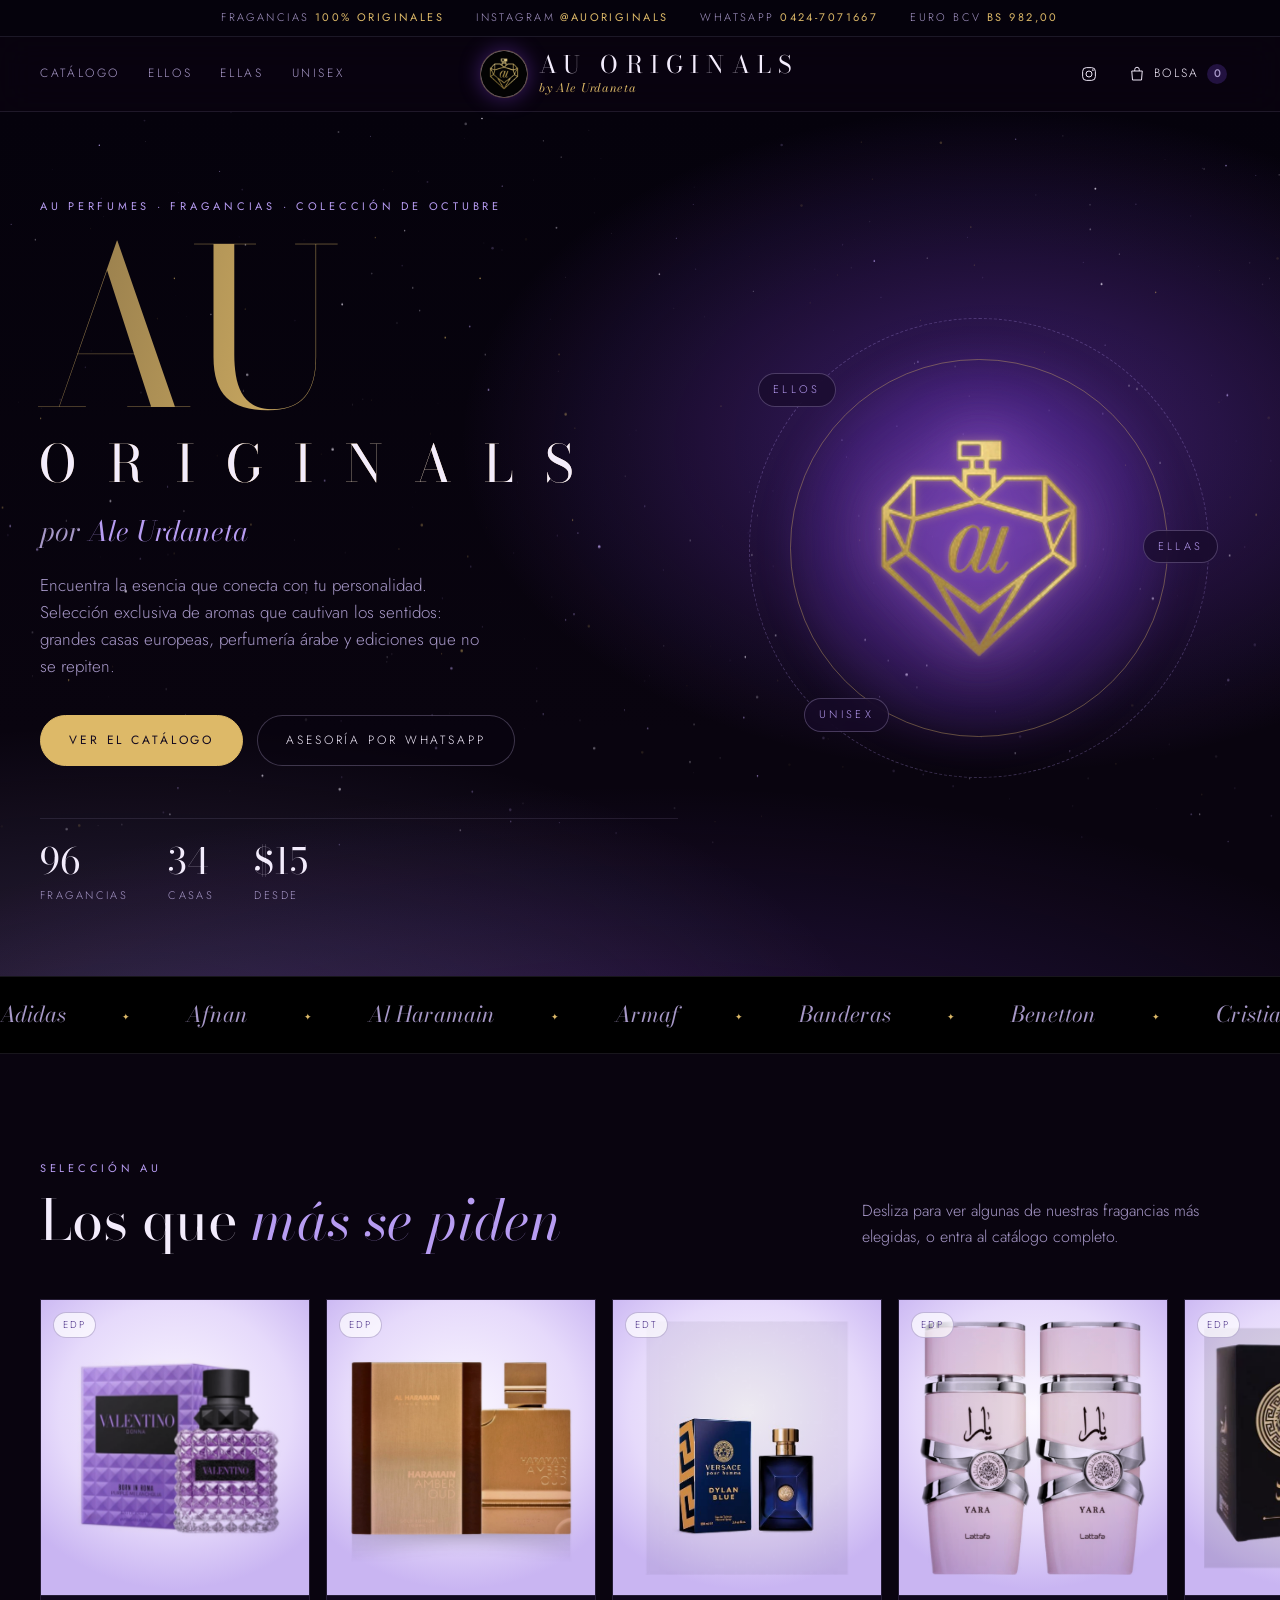
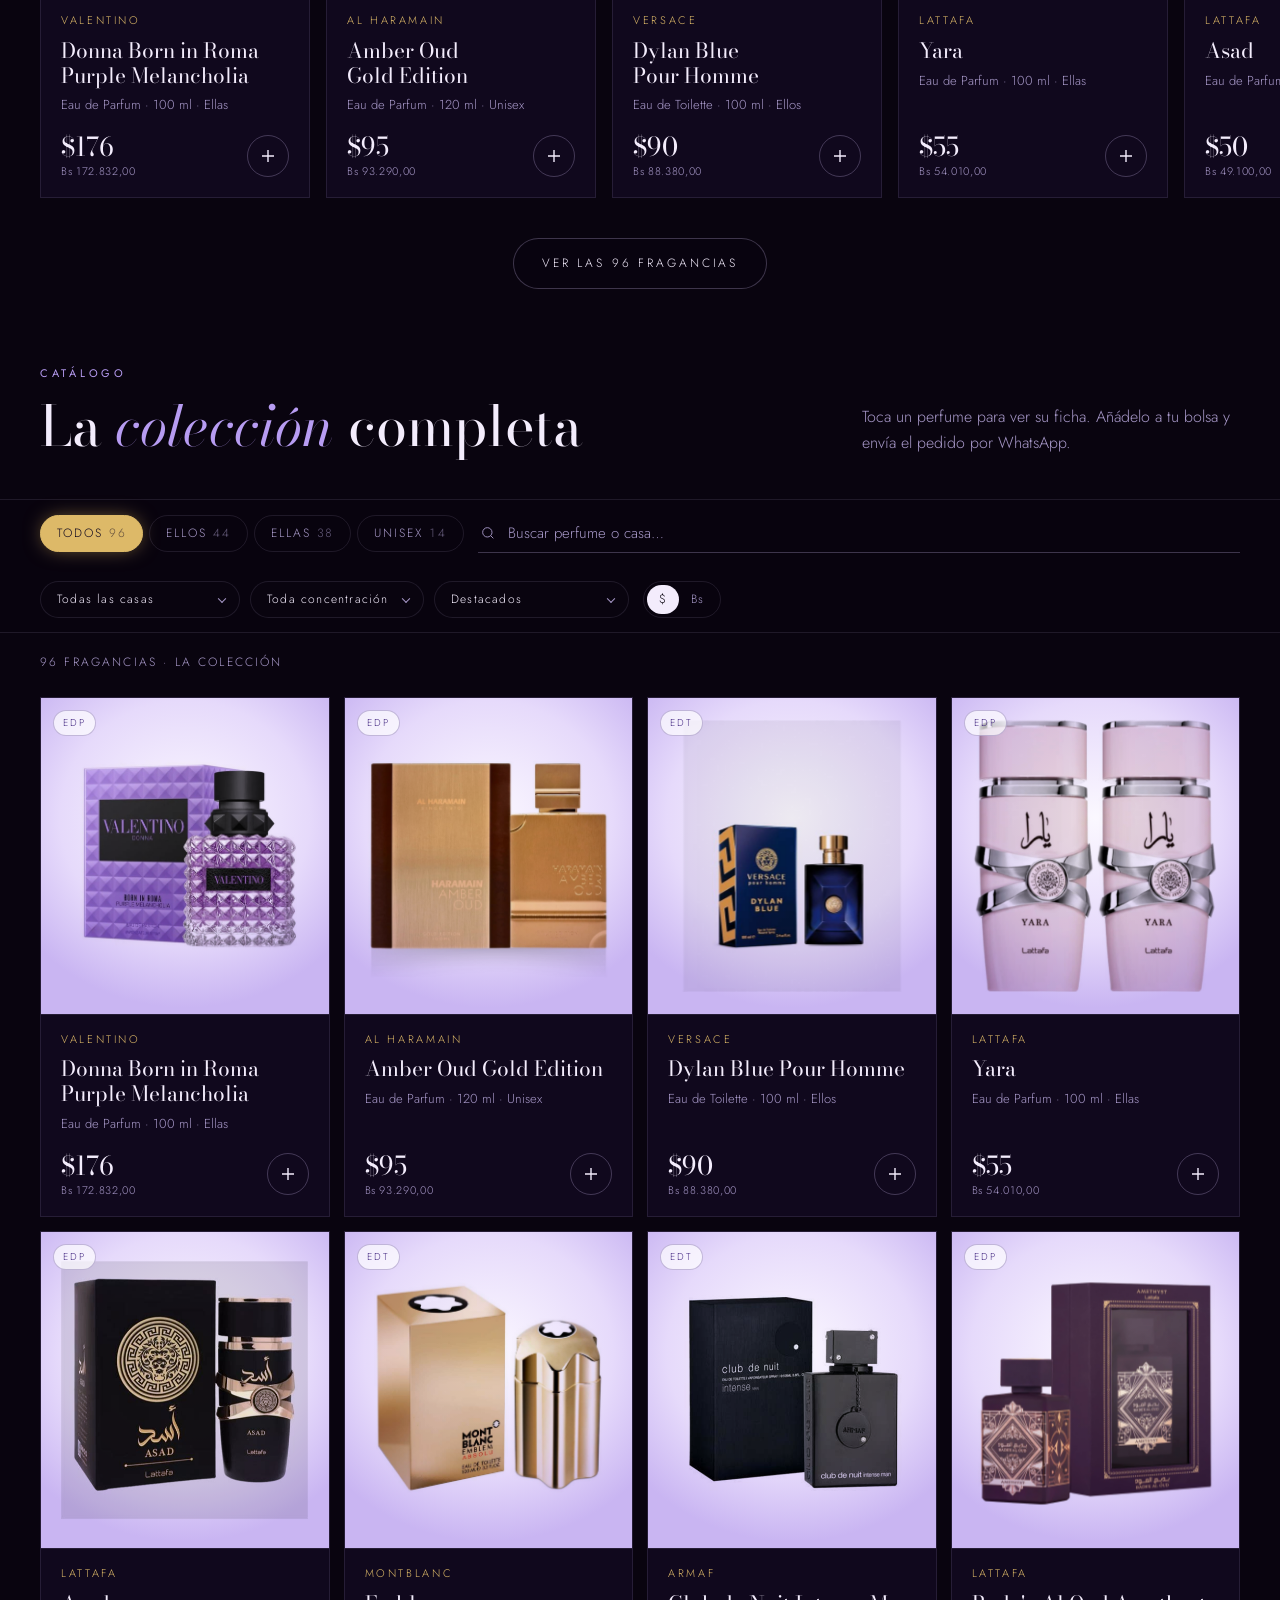
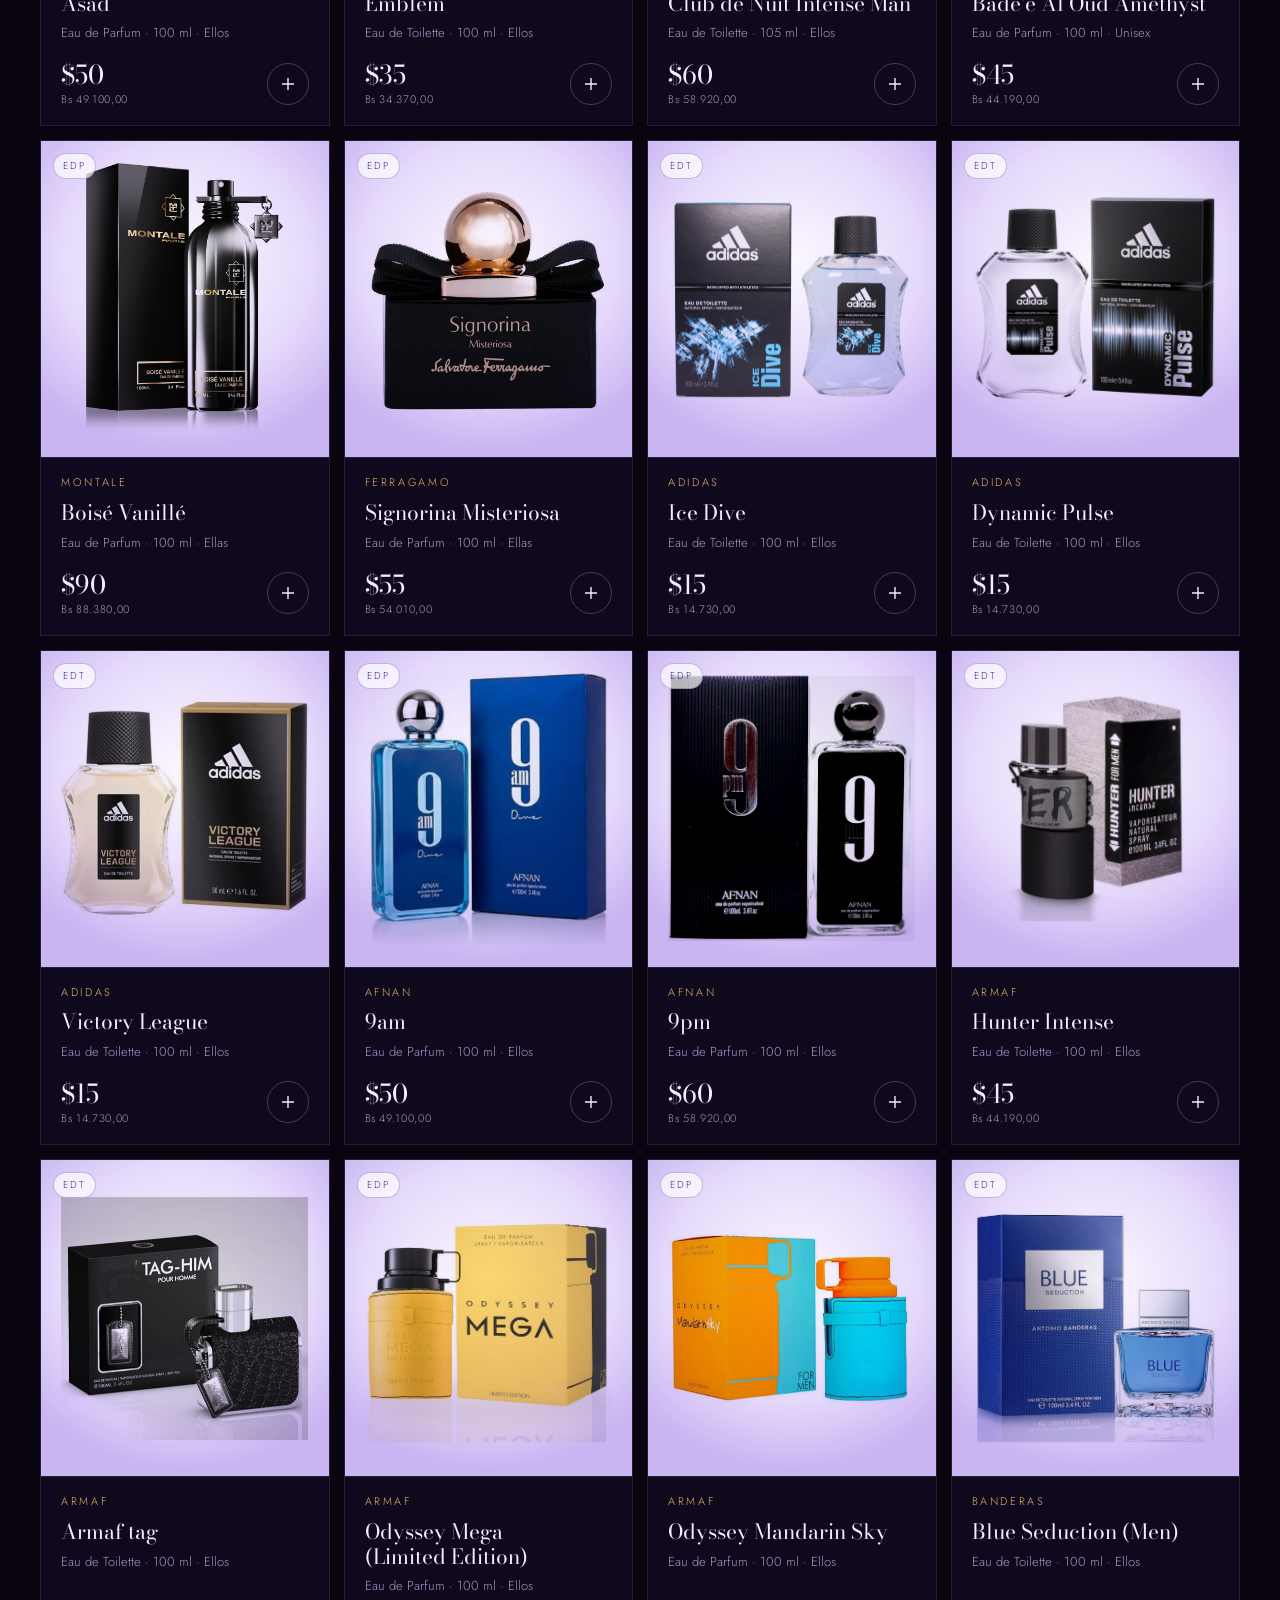
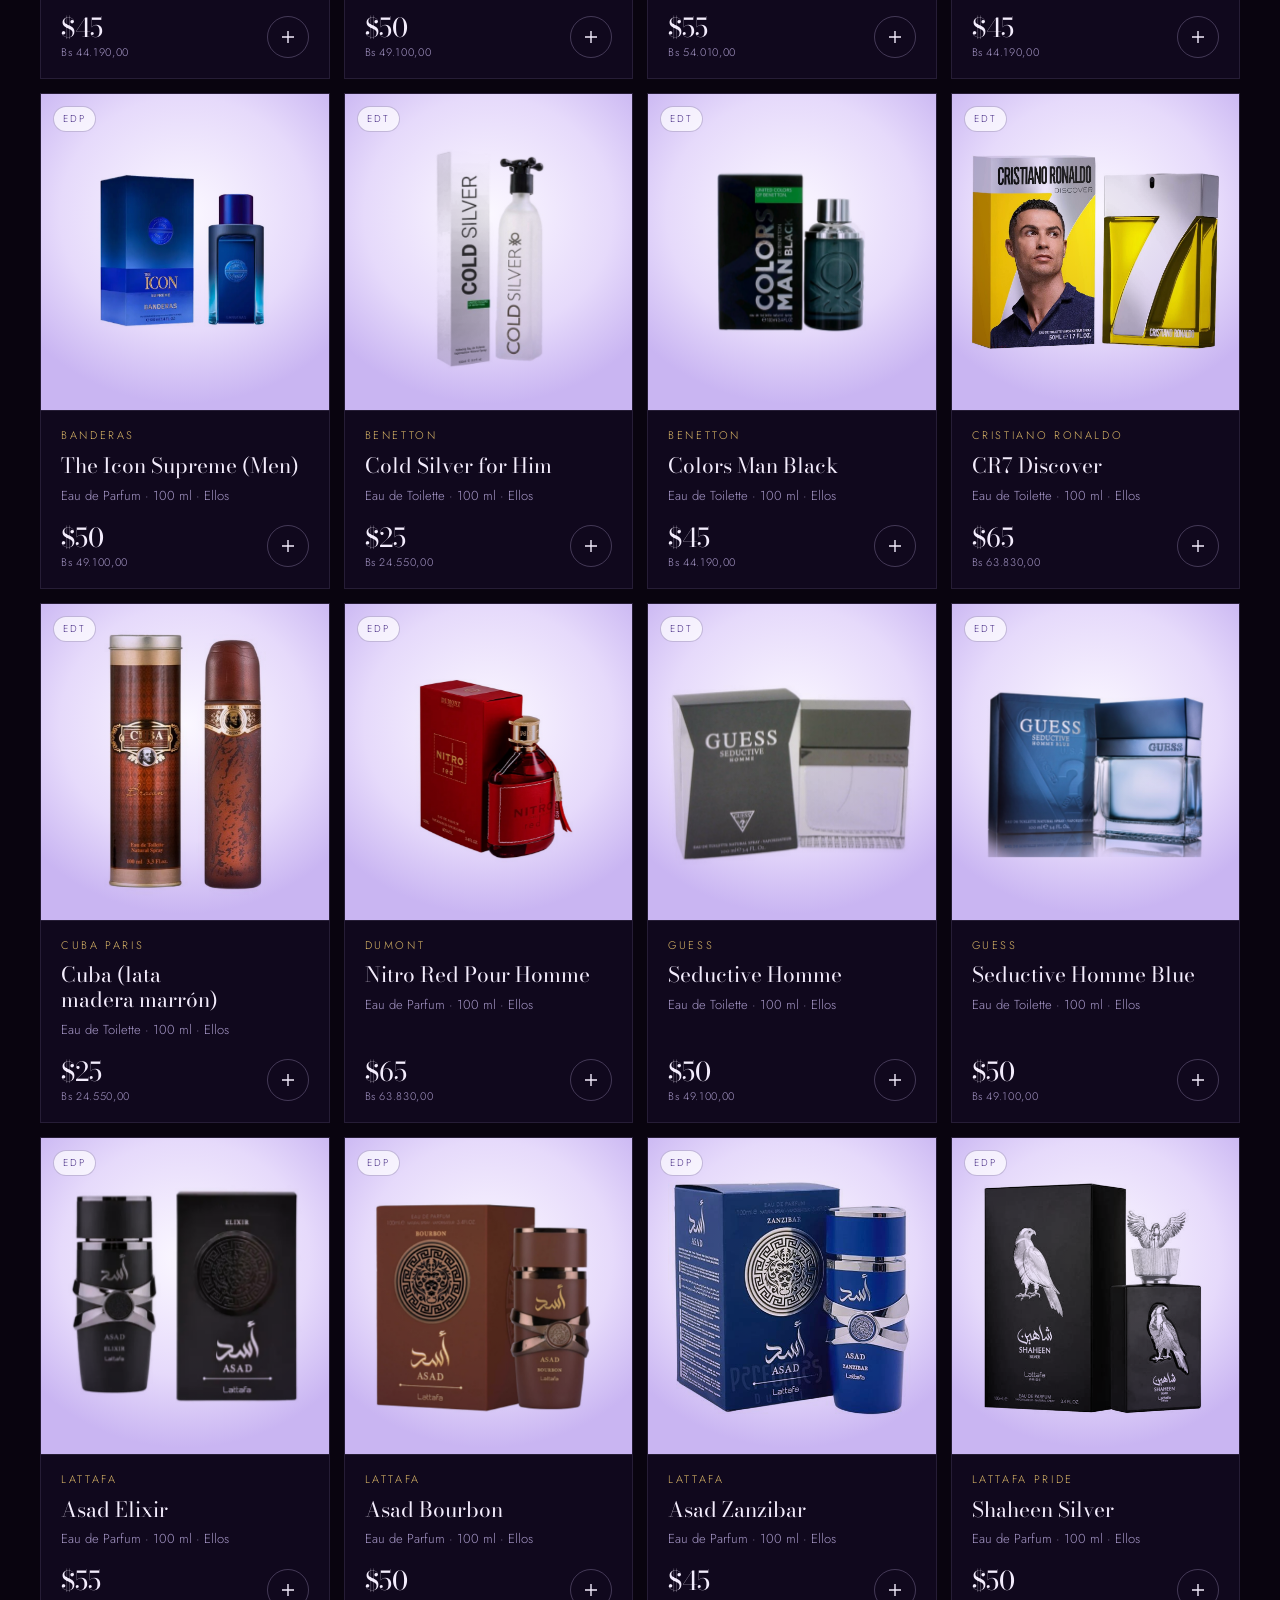
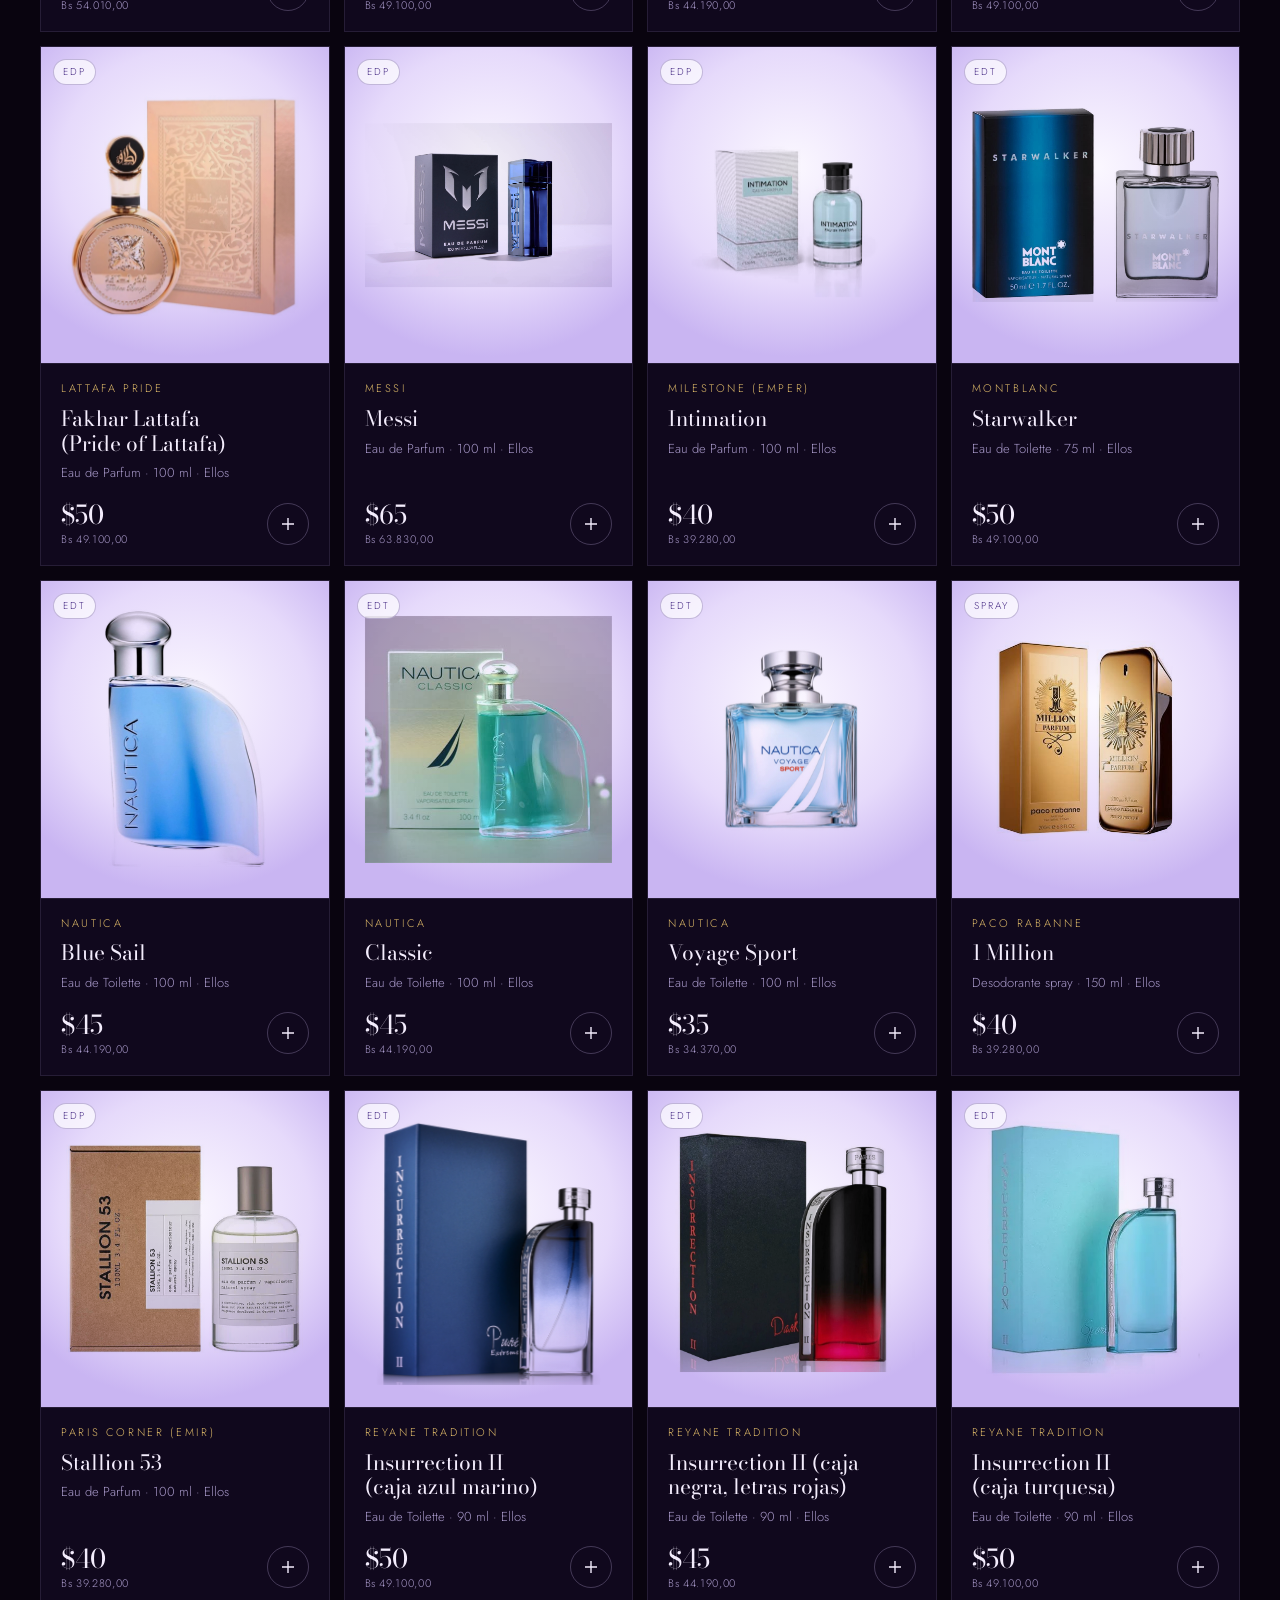
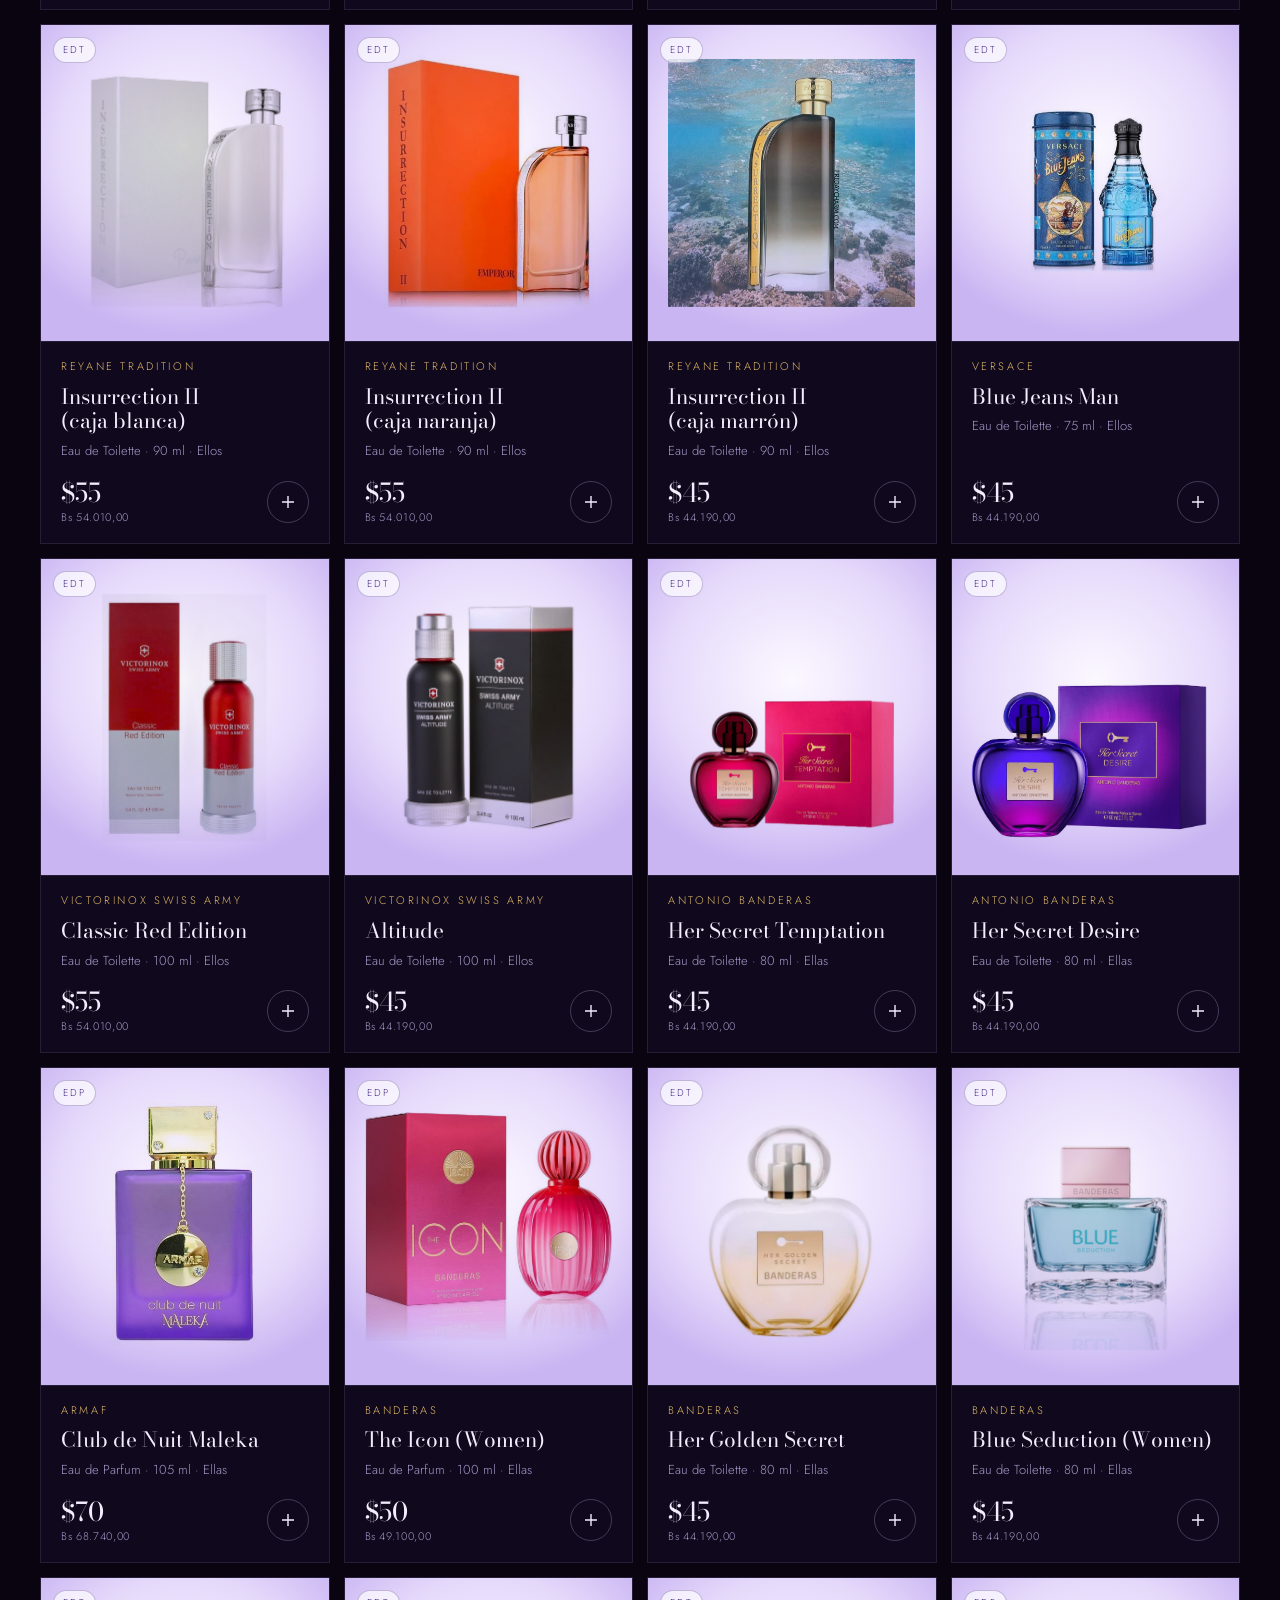
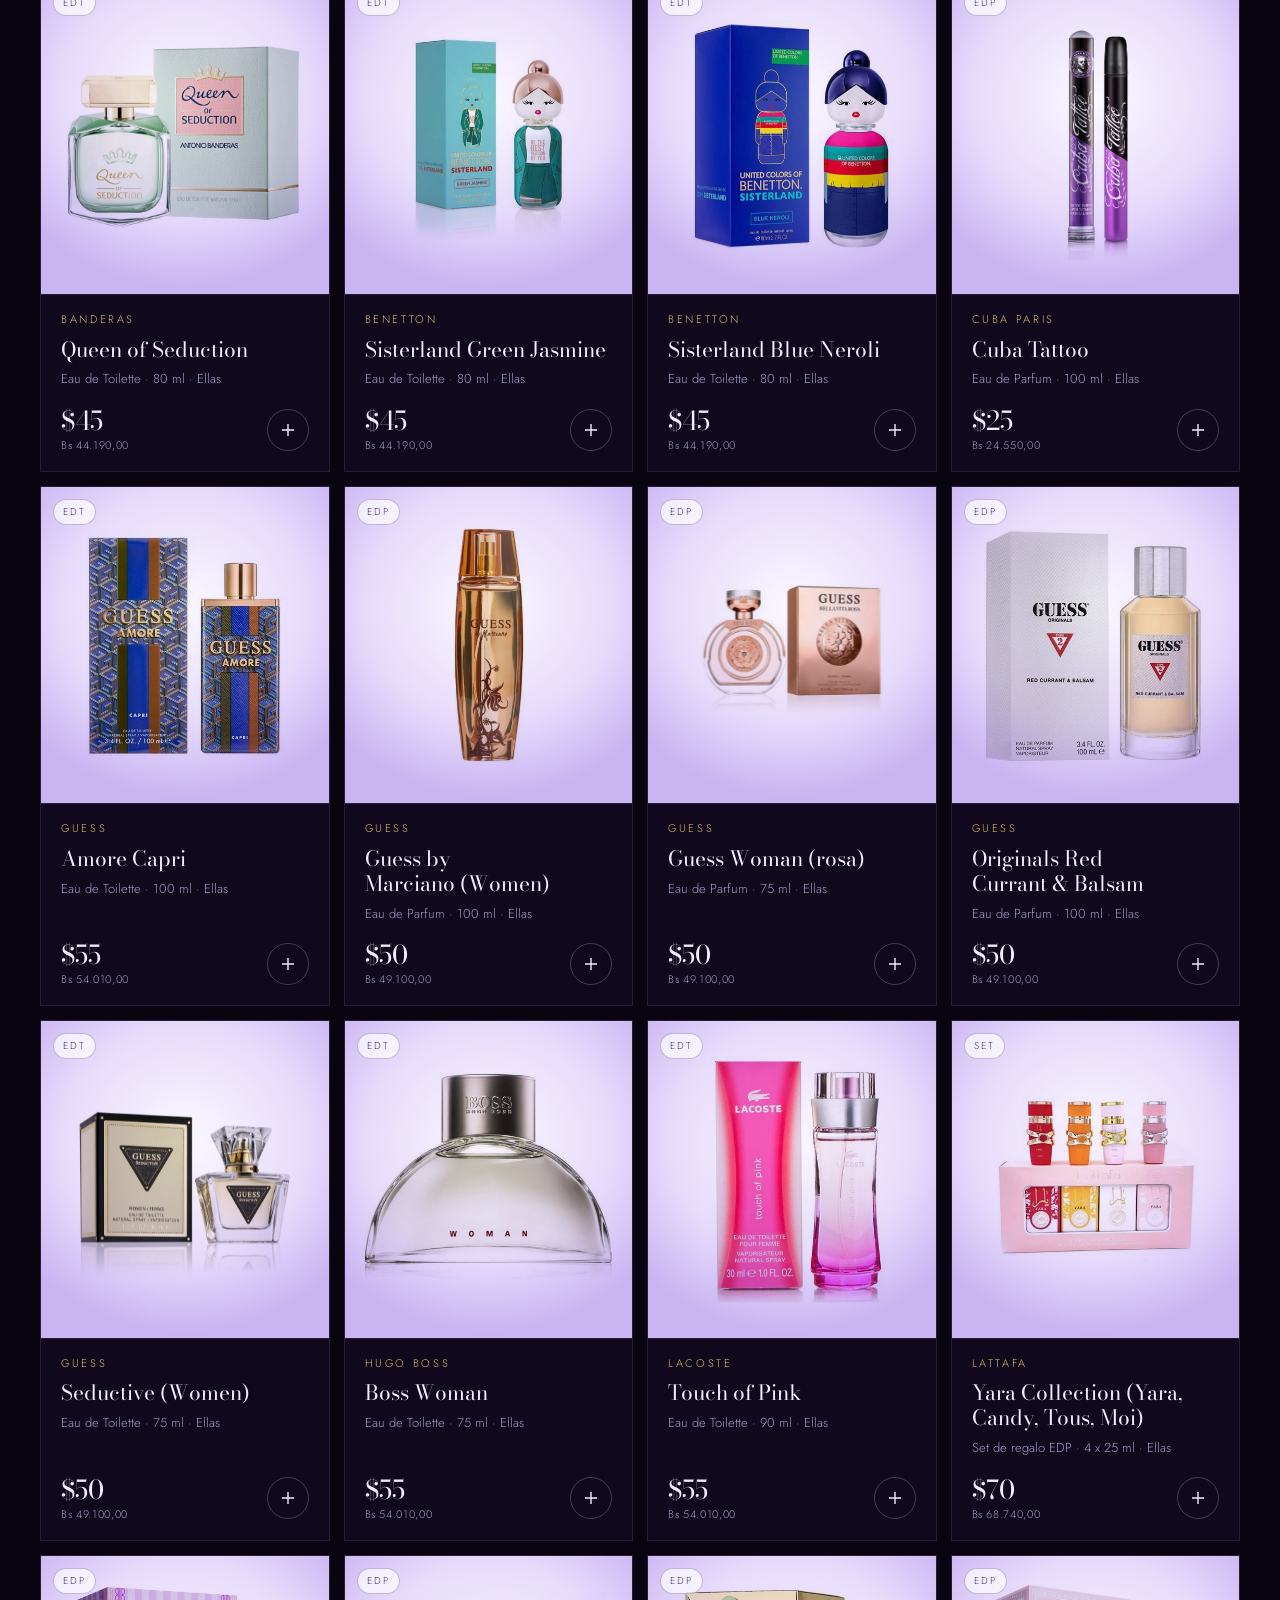
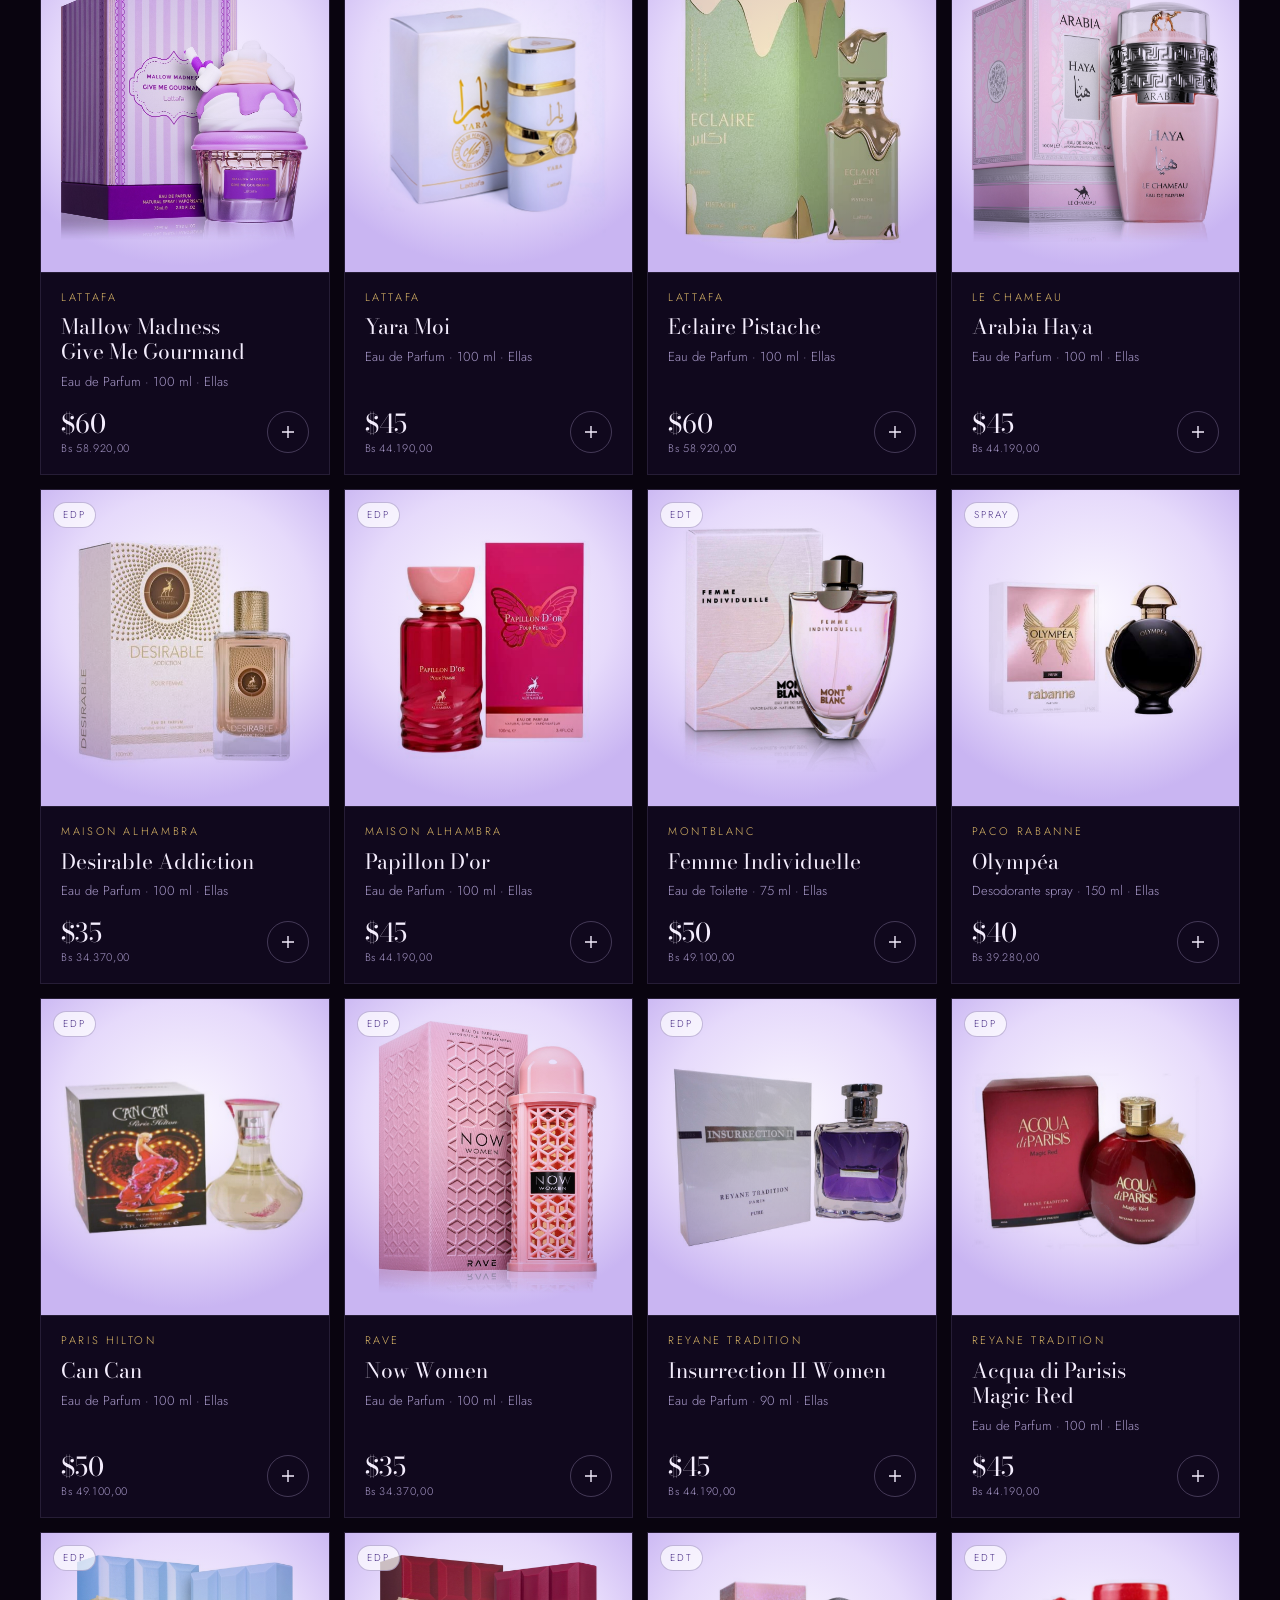
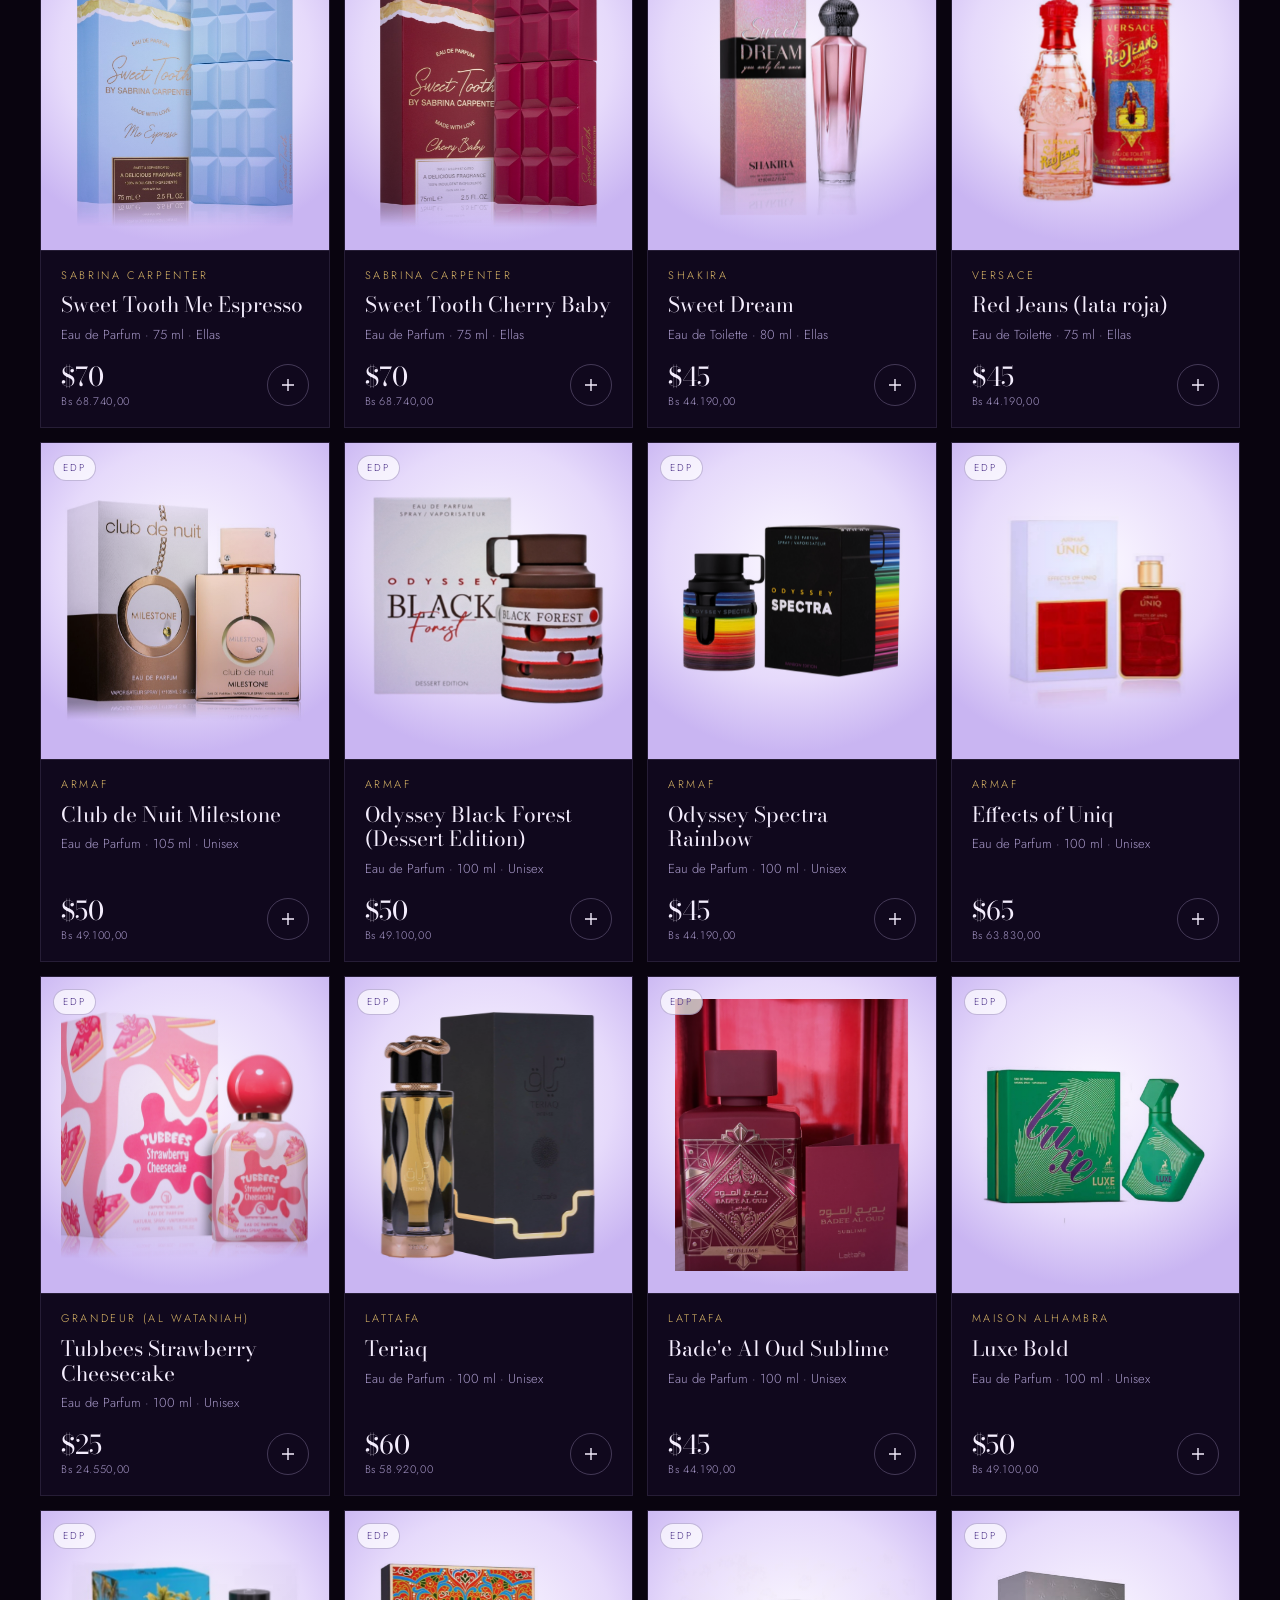
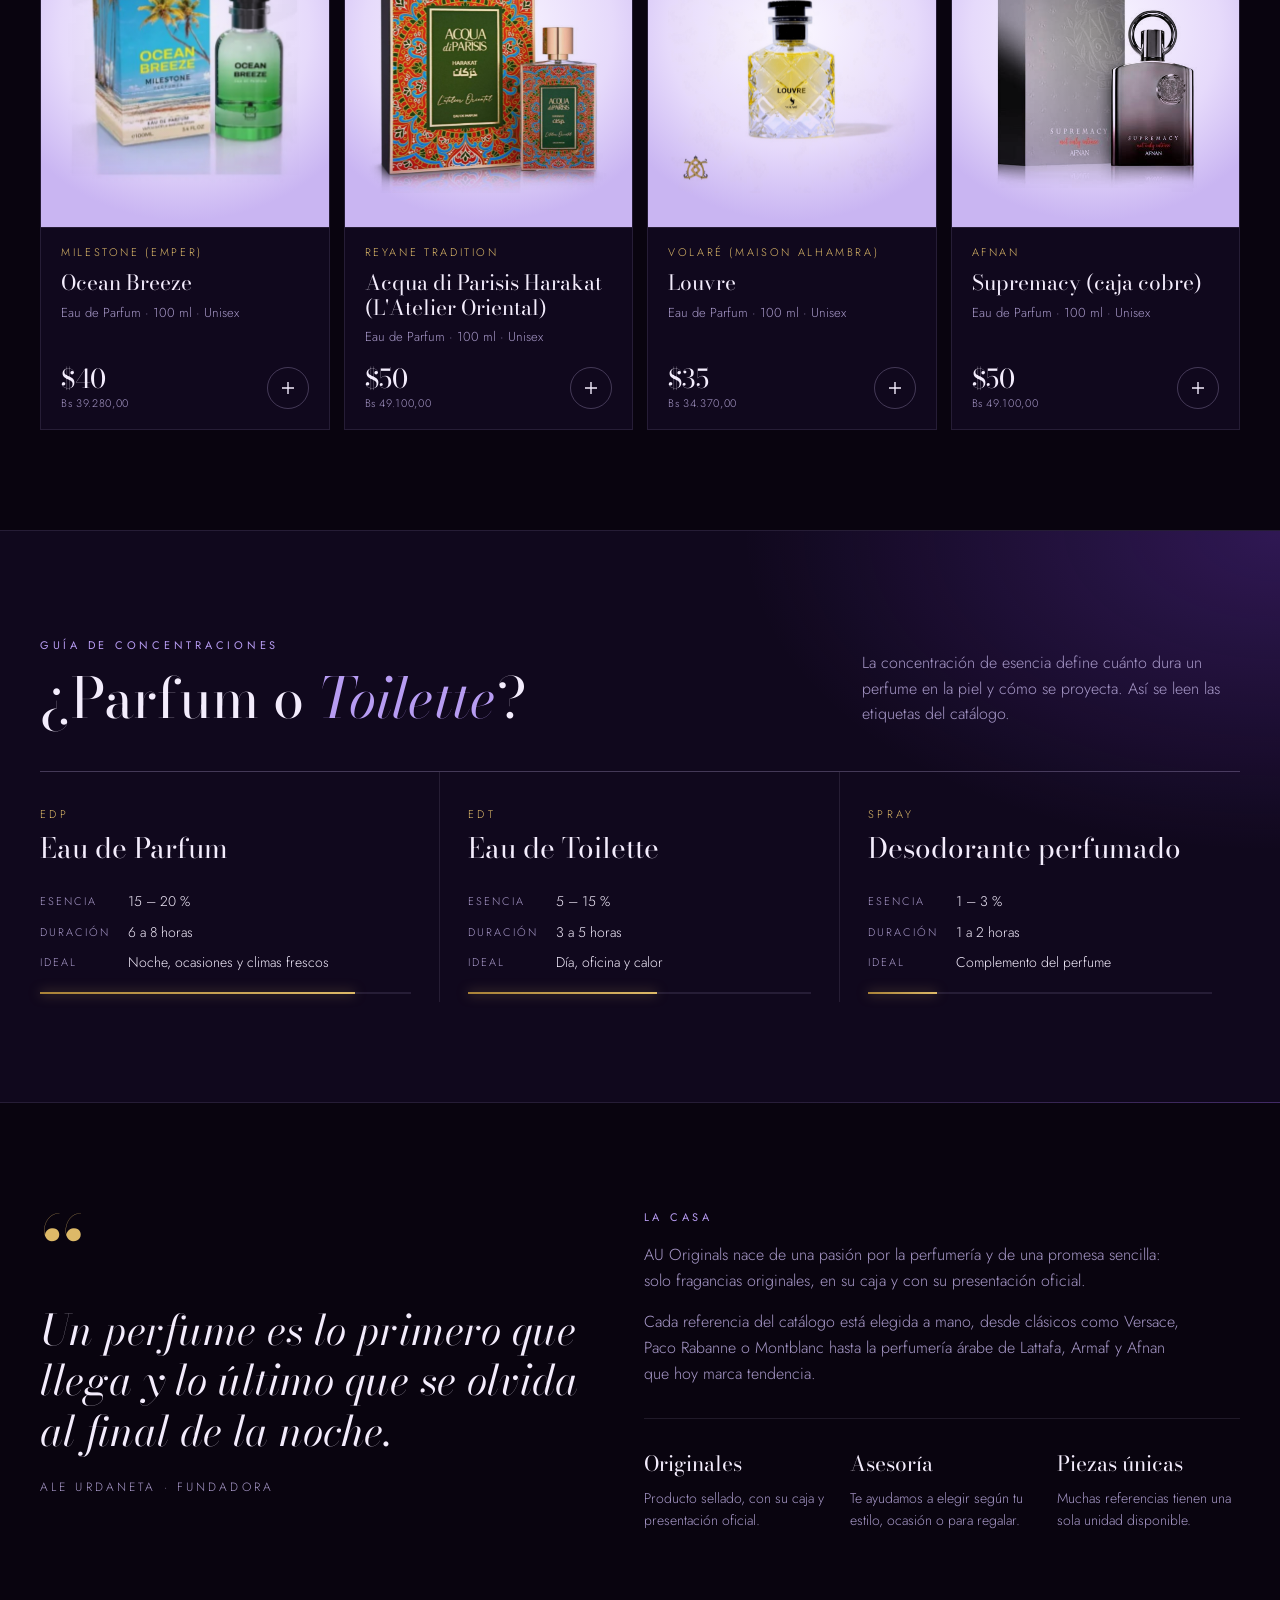
==== commit 99fcaebb: "Add files via upload" ====
--- a/index.html
+++ b/index.html
@@ -19,7 +19,7 @@
 <link rel="preconnect" href="https://fonts.googleapis.com">
 <link rel="preconnect" href="https://fonts.gstatic.com" crossorigin>
 <link href="https://fonts.googleapis.com/css2?family=Bodoni+Moda:ital,opsz,wght@0,6..96,400;0,6..96,500;1,6..96,400;1,6..96,500&family=Jost:wght@300;400;500&display=swap" rel="stylesheet">
-<link rel="stylesheet" href="css/styles.css?v=3.1">
+<link rel="stylesheet" href="css/styles.css?v=3.2">
 </head>
 <body>
 
@@ -93,33 +93,18 @@
   <div class="casas" aria-hidden="true"><div class="casas-pista" id="casas-pista"></div></div>
 
   <!-- ===== COLECCIONES ===== -->
-  <section class="seccion" id="colecciones">
+  <section class="seccion destacados" id="destacados">
     <div class="wrap">
       <div class="seccion-cab">
         <div>
-          <span class="eyebrow">Colecciones</span>
-          <h2>Una firma <em>para cada noche</em></h2>
-        </div>
-        <p>Explora por colección o entra directo al catálogo completo con filtros por casa, concentración y precio.</p>
-      </div>
-      <div class="colecciones">
-        <a class="coleccion" href="#catalogo" data-ir-genero="Hombre">
-          <div class="coleccion-tit"><small>Pour homme</small>Ellos</div>
-          <div class="frascos" data-frascos="Hombre"></div>
-          <div class="coleccion-pie"><span data-cuenta="Hombre">44 fragancias</span><span>Descubrir →</span></div>
-        </a>
-        <a class="coleccion" href="#catalogo" data-ir-genero="Mujer">
-          <div class="coleccion-tit"><small>Pour femme</small>Ellas</div>
-          <div class="frascos" data-frascos="Mujer"></div>
-          <div class="coleccion-pie"><span data-cuenta="Mujer">38 fragancias</span><span>Descubrir →</span></div>
-        </a>
-        <a class="coleccion" href="#catalogo" data-ir-genero="Unisex">
-          <div class="coleccion-tit"><small>Pour tous</small>Unisex</div>
-          <div class="frascos" data-frascos="Unisex"></div>
-          <div class="coleccion-pie"><span data-cuenta="Unisex">14 fragancias</span><span>Descubrir →</span></div>
-        </a>
-      </div>
-    </div>
+          <span class="eyebrow">Selección AU</span>
+          <h2>Los que <em>más se piden</em></h2>
+        </div>
+        <p>Desliza para ver algunas de nuestras fragancias más elegidas, o entra al catálogo completo.</p>
+      </div>
+    </div>
+    <div class="carrusel" id="carrusel" tabindex="-1"></div>
+    <div class="wrap carrusel-pie"><a class="btn" href="#catalogo">Ver las 96 fragancias</a></div>
   </section>
 
   <!-- ===== CATÁLOGO ===== -->
@@ -325,6 +310,6 @@
 <script src="config.js?v=2.1"></script>
 <script src="catalogo.js?v=2.1"></script>
 <script src="js/frascos.js?v=2.1"></script>
-<script src="js/app.js?v=3.1"></script>
+<script src="js/app.js?v=3.2"></script>
 </body>
 </html>
--- a/css/styles.css
+++ b/css/styles.css
@@ -432,3 +432,12 @@
   @keyframes flota2{50%{transform:translateY(-8px)}}
 }
 @media (max-width:900px){.sello{width:min(80%,340px)}.sello-chip-2{right:0}}
+
+/* ---------- Carrusel de selección ---------- */
+.destacados{padding-bottom:70px}
+.carrusel{display:flex;gap:16px;overflow-x:auto;scroll-snap-type:x proximity;-webkit-overflow-scrolling:touch;padding:6px max(var(--gutter),calc((100vw - var(--max))/2 + var(--gutter))) 22px;scrollbar-width:thin;scrollbar-color:rgba(183,156,242,.4) transparent}
+.carrusel .card{flex:0 0 clamp(210px,24vw,270px);scroll-snap-align:start}
+.carrusel::-webkit-scrollbar{height:6px}.carrusel::-webkit-scrollbar-thumb{background:rgba(183,156,242,.35);border-radius:6px}
+.carrusel-pie{display:flex;justify-content:center;margin-top:18px}
+@media (max-width:700px){.carrusel .card{flex-basis:62vw}}
+.carrusel{scroll-padding-inline:max(var(--gutter),calc((100vw - var(--max))/2 + var(--gutter)))}
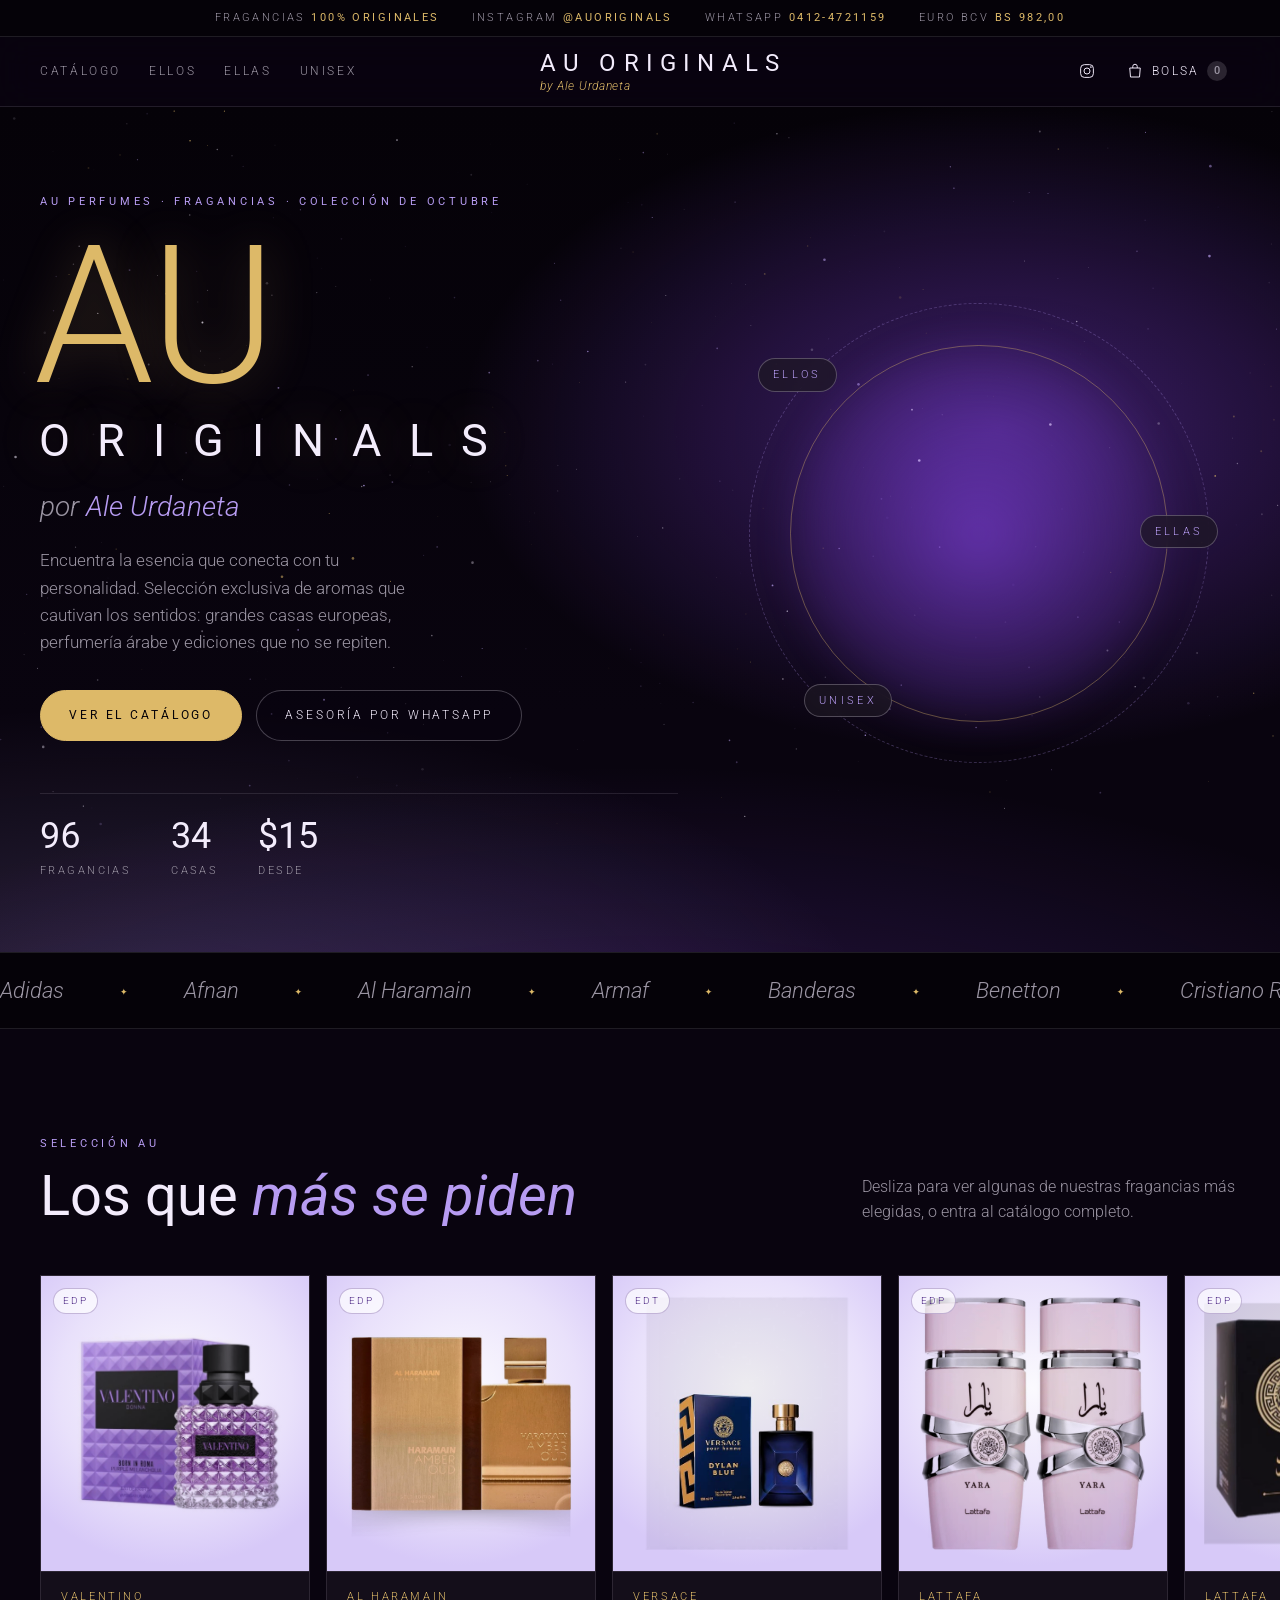
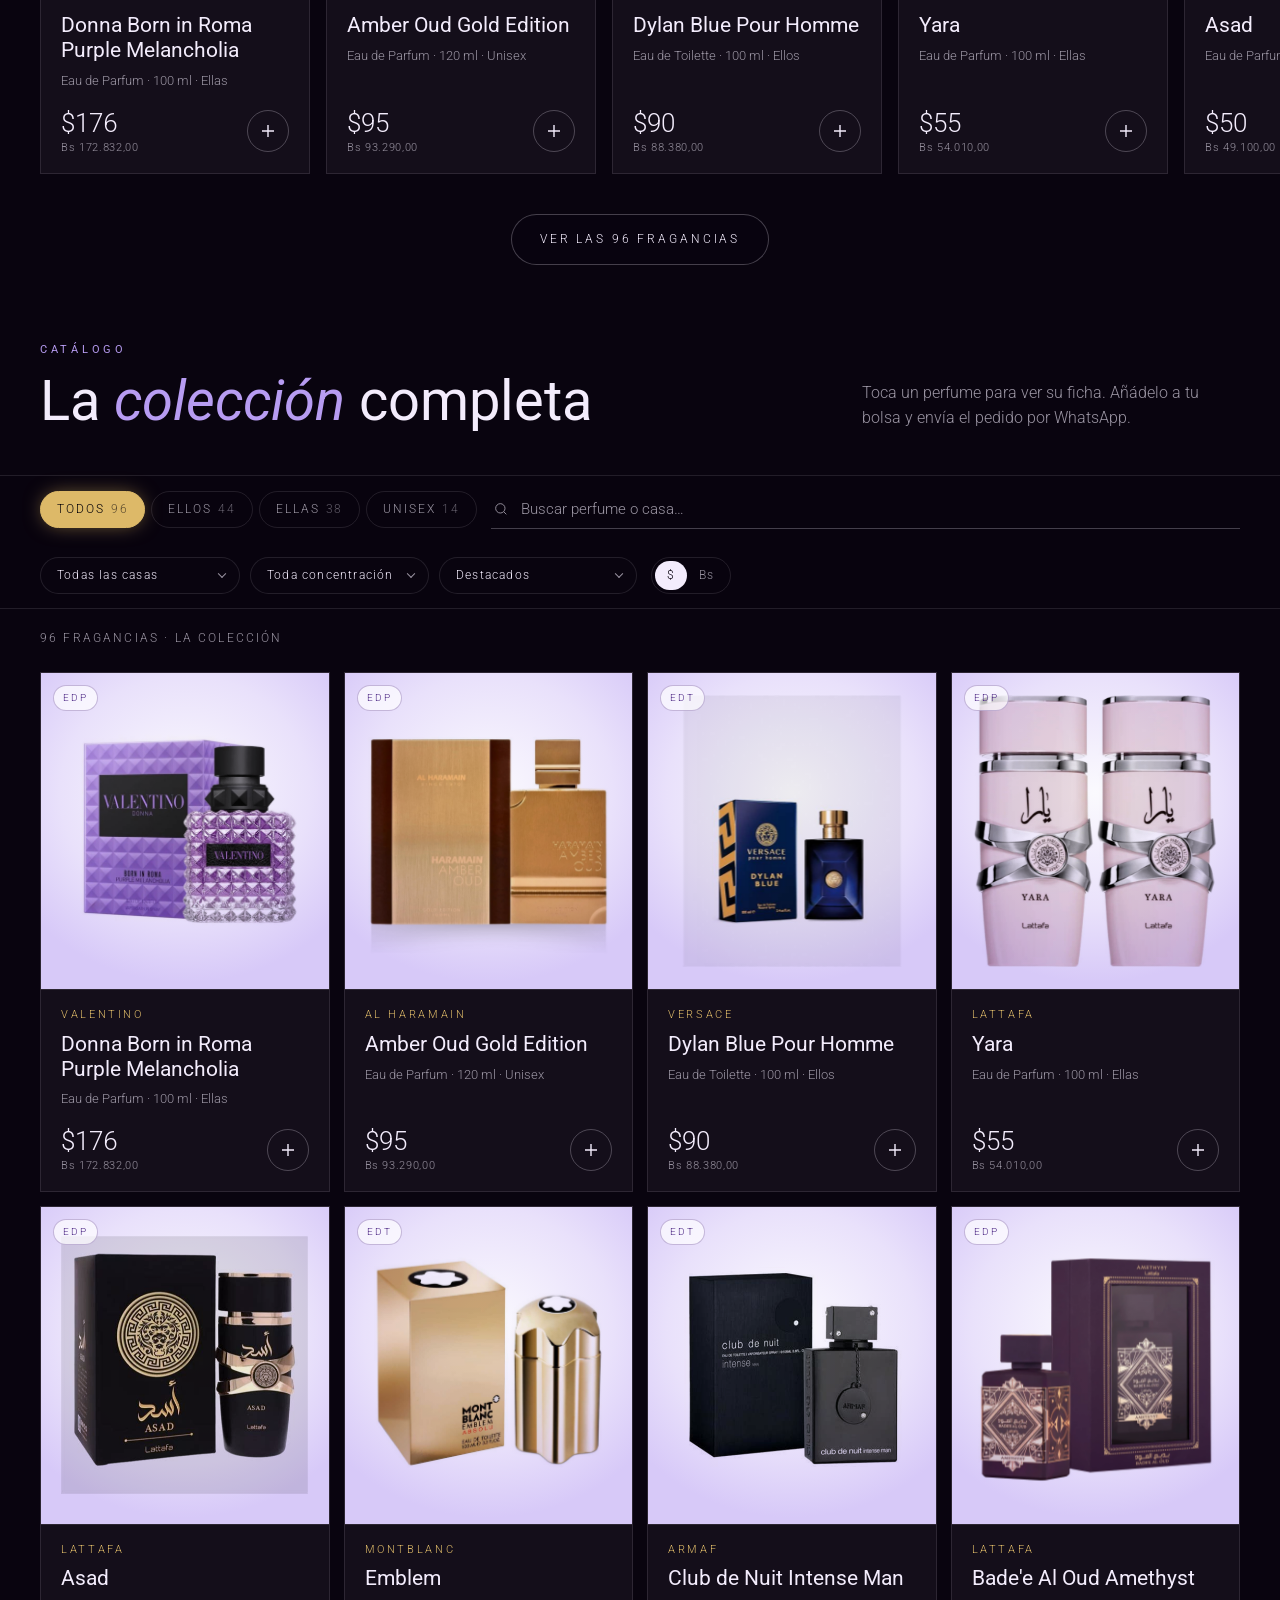
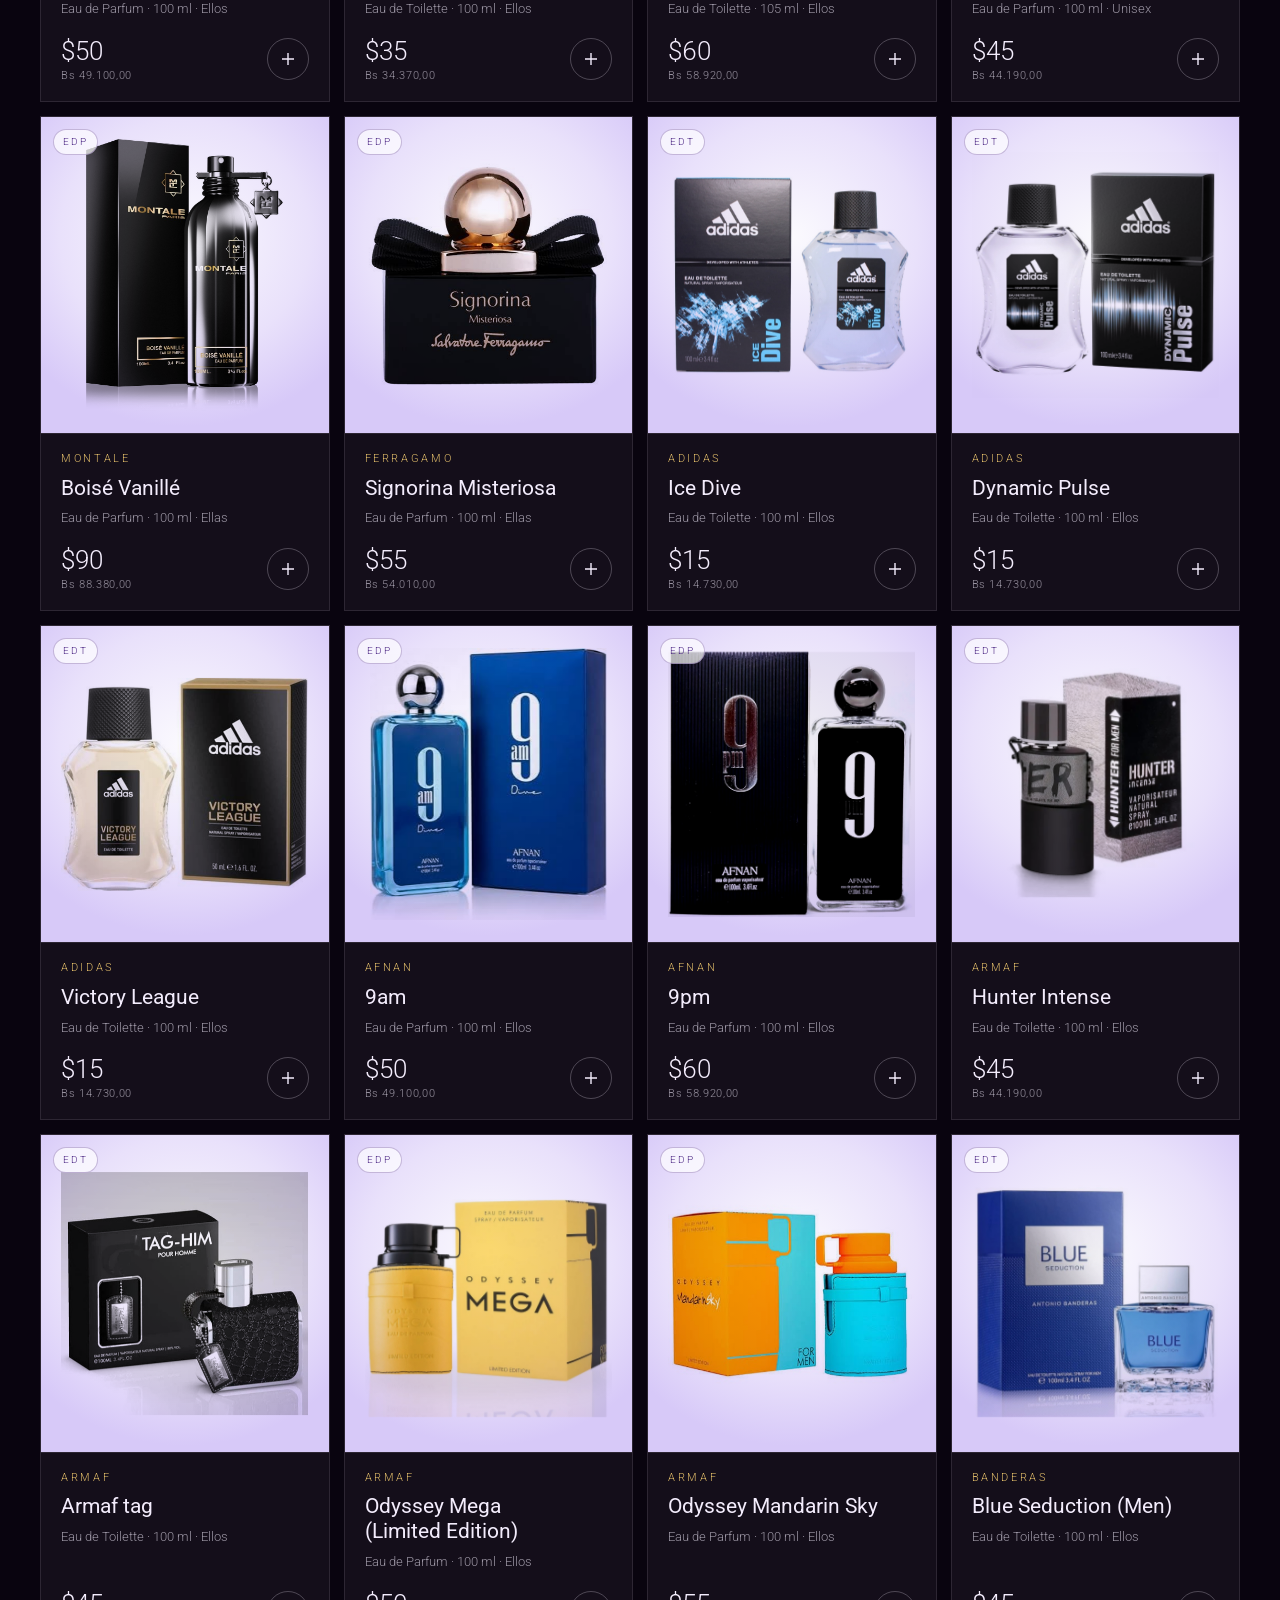
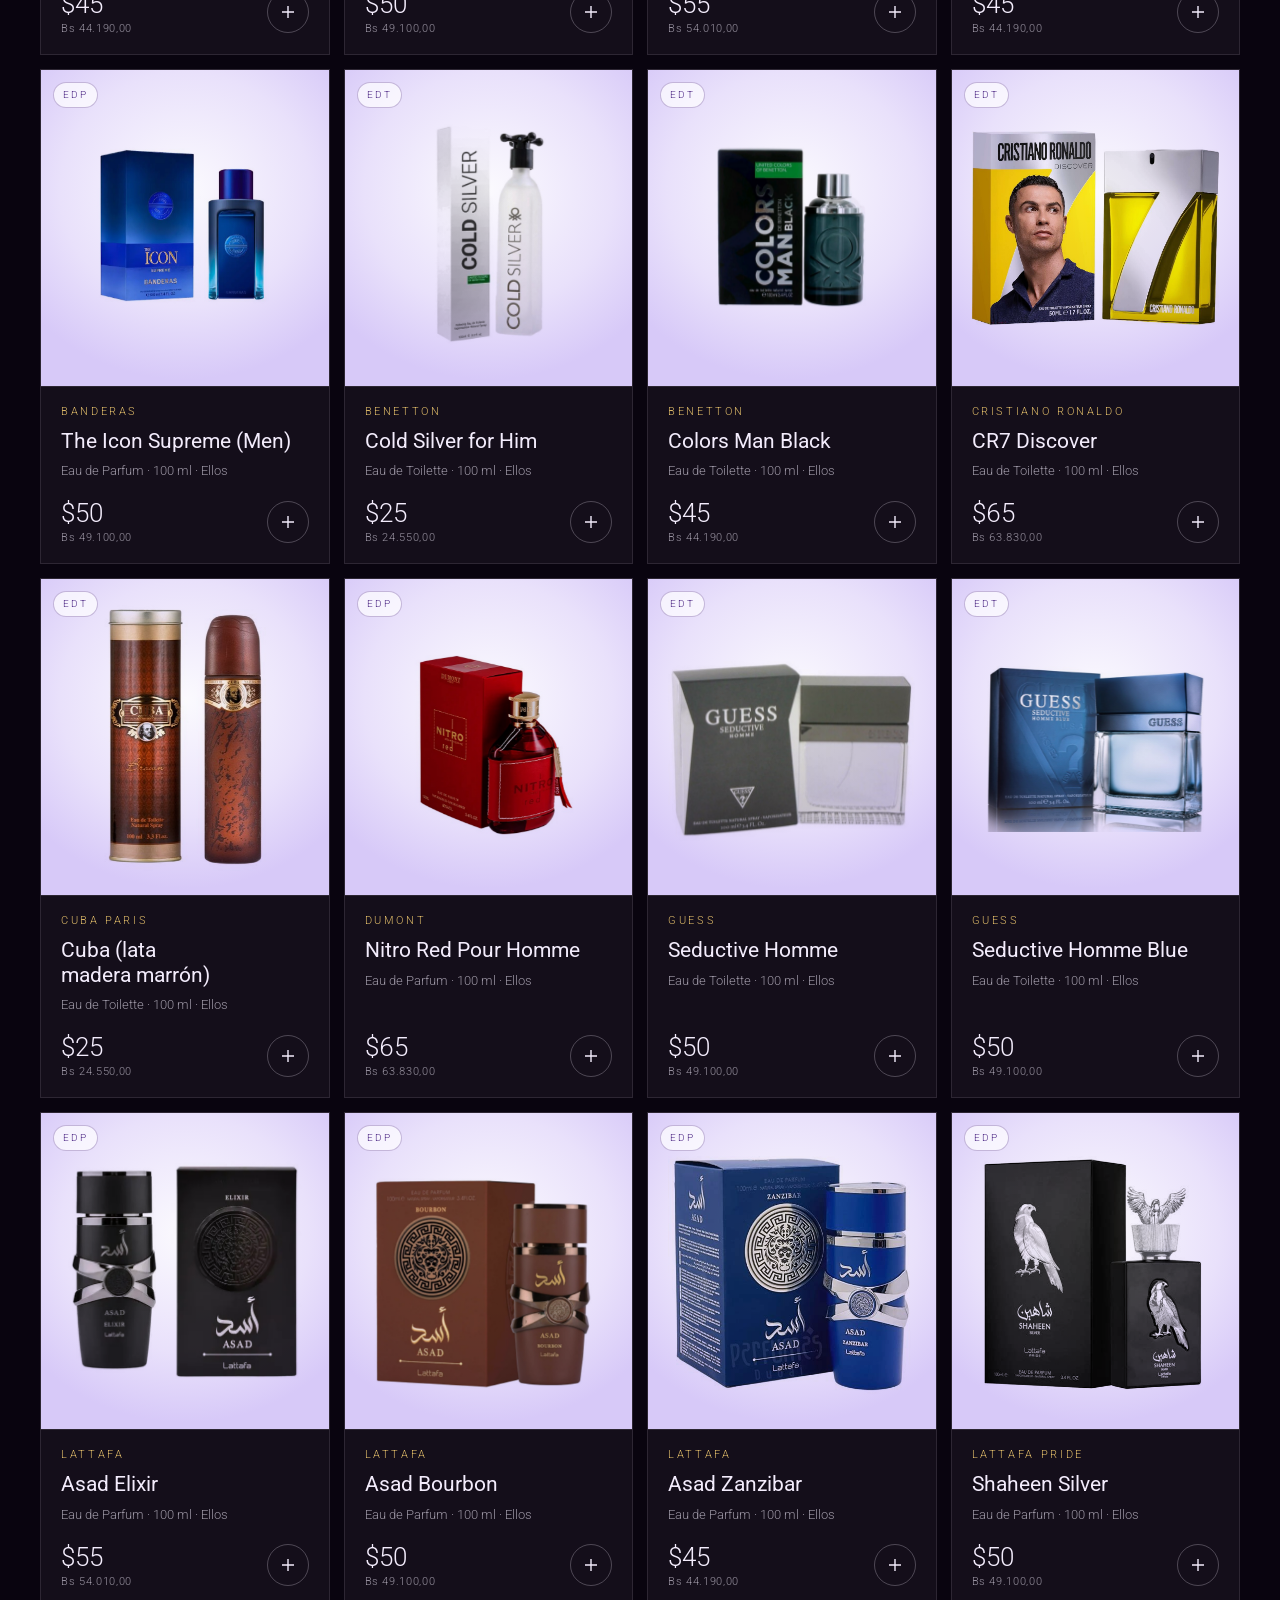
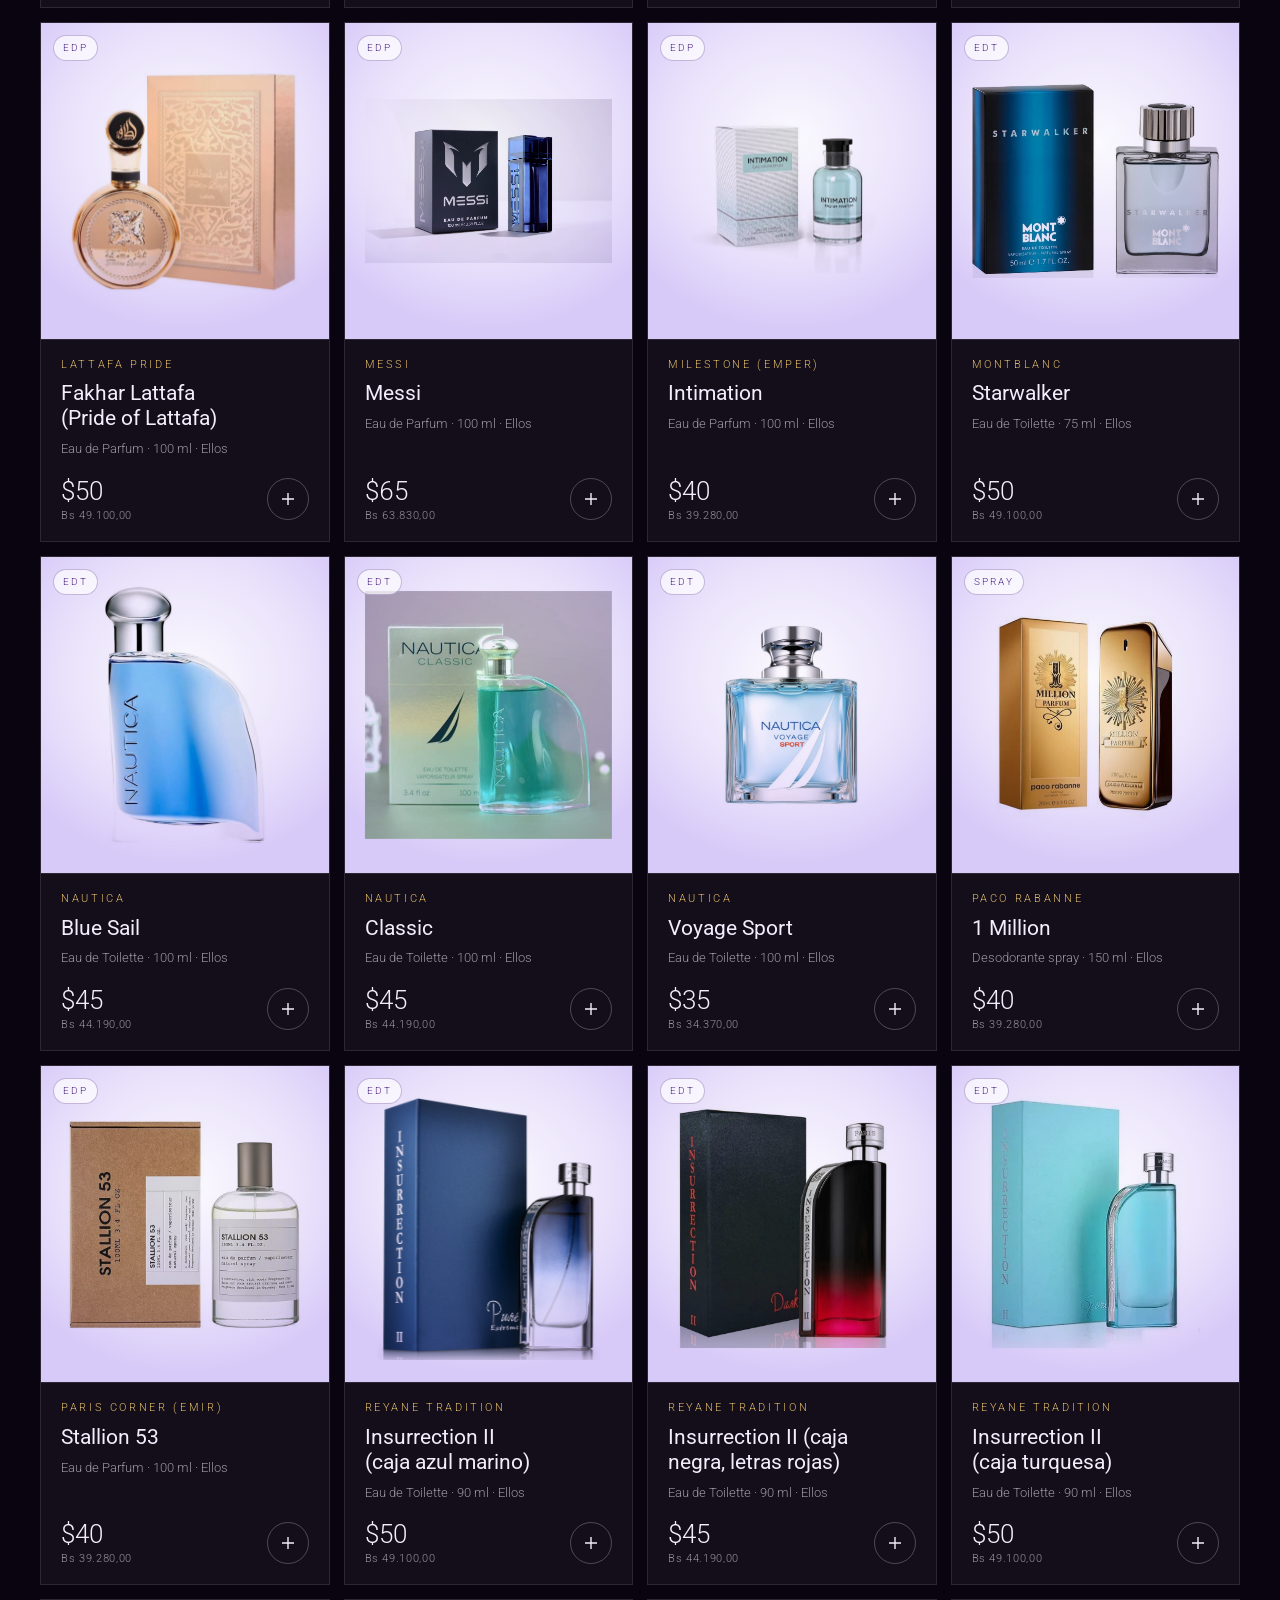
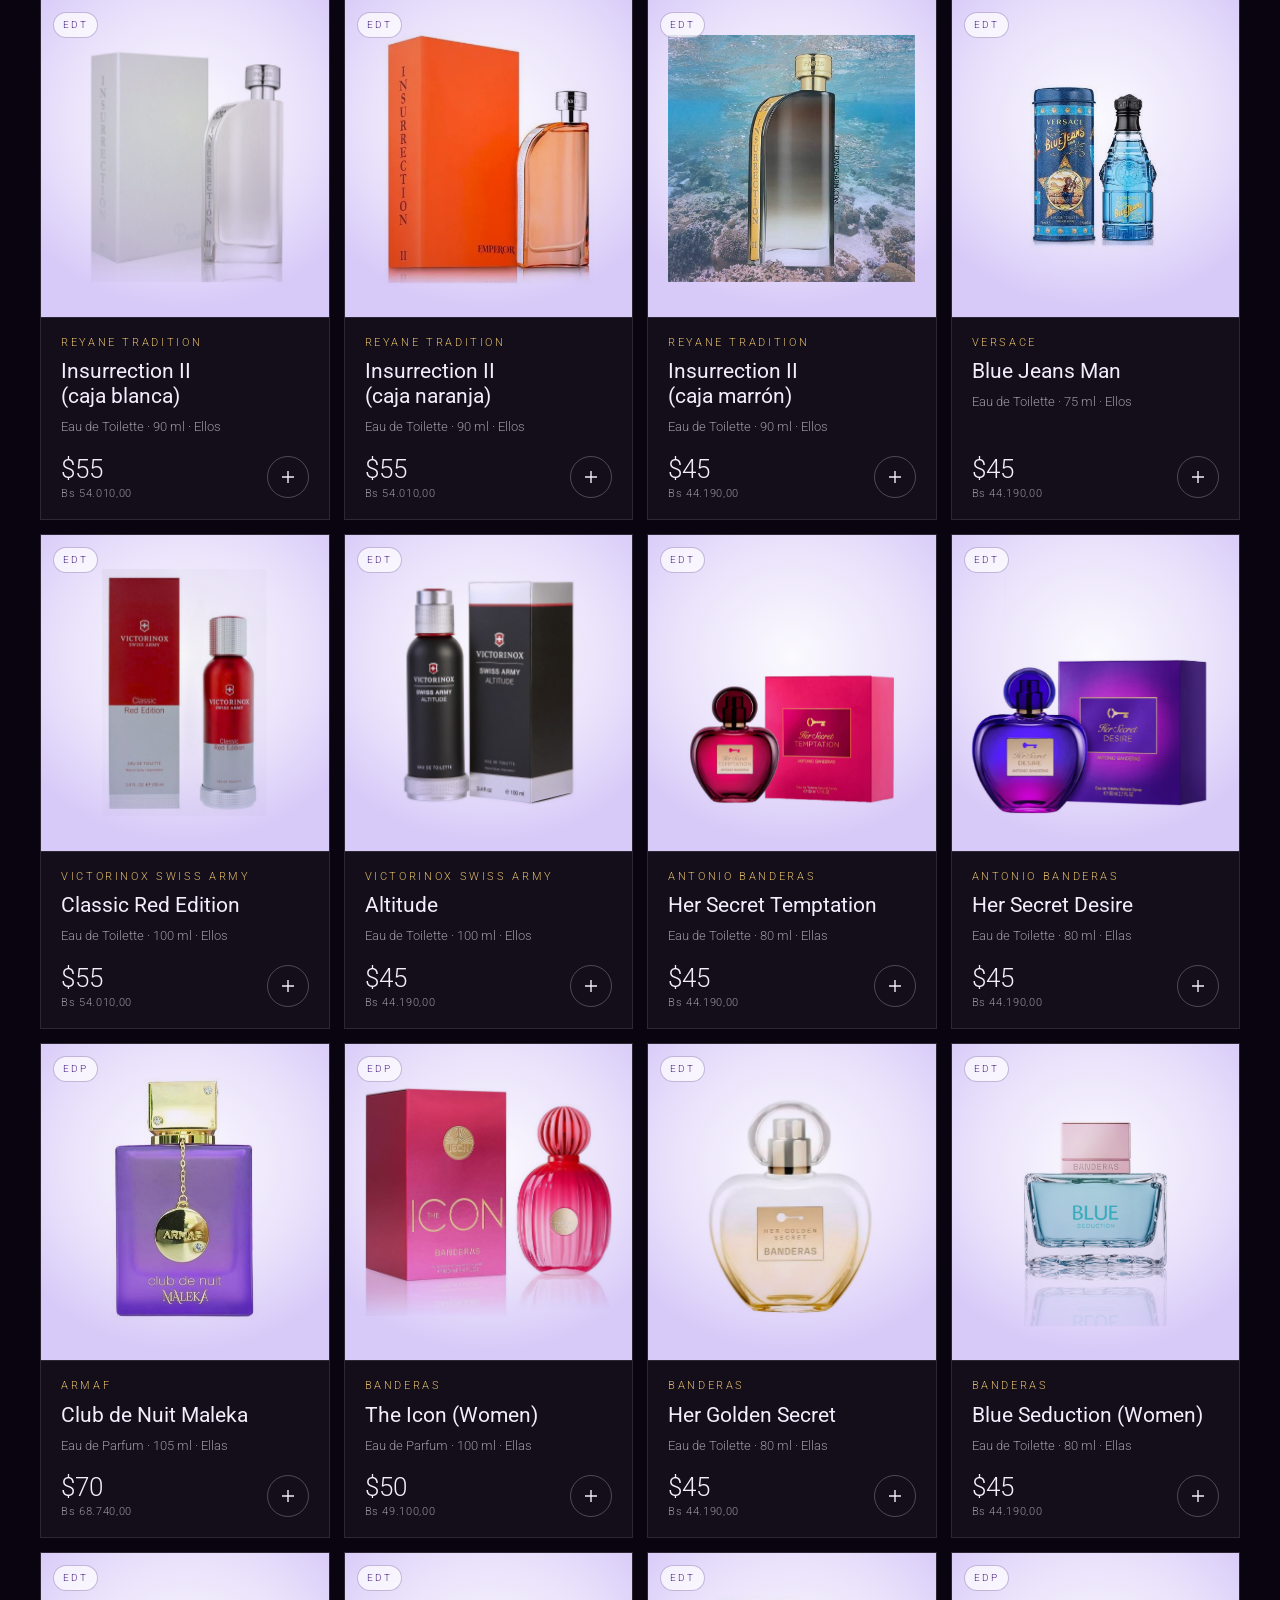
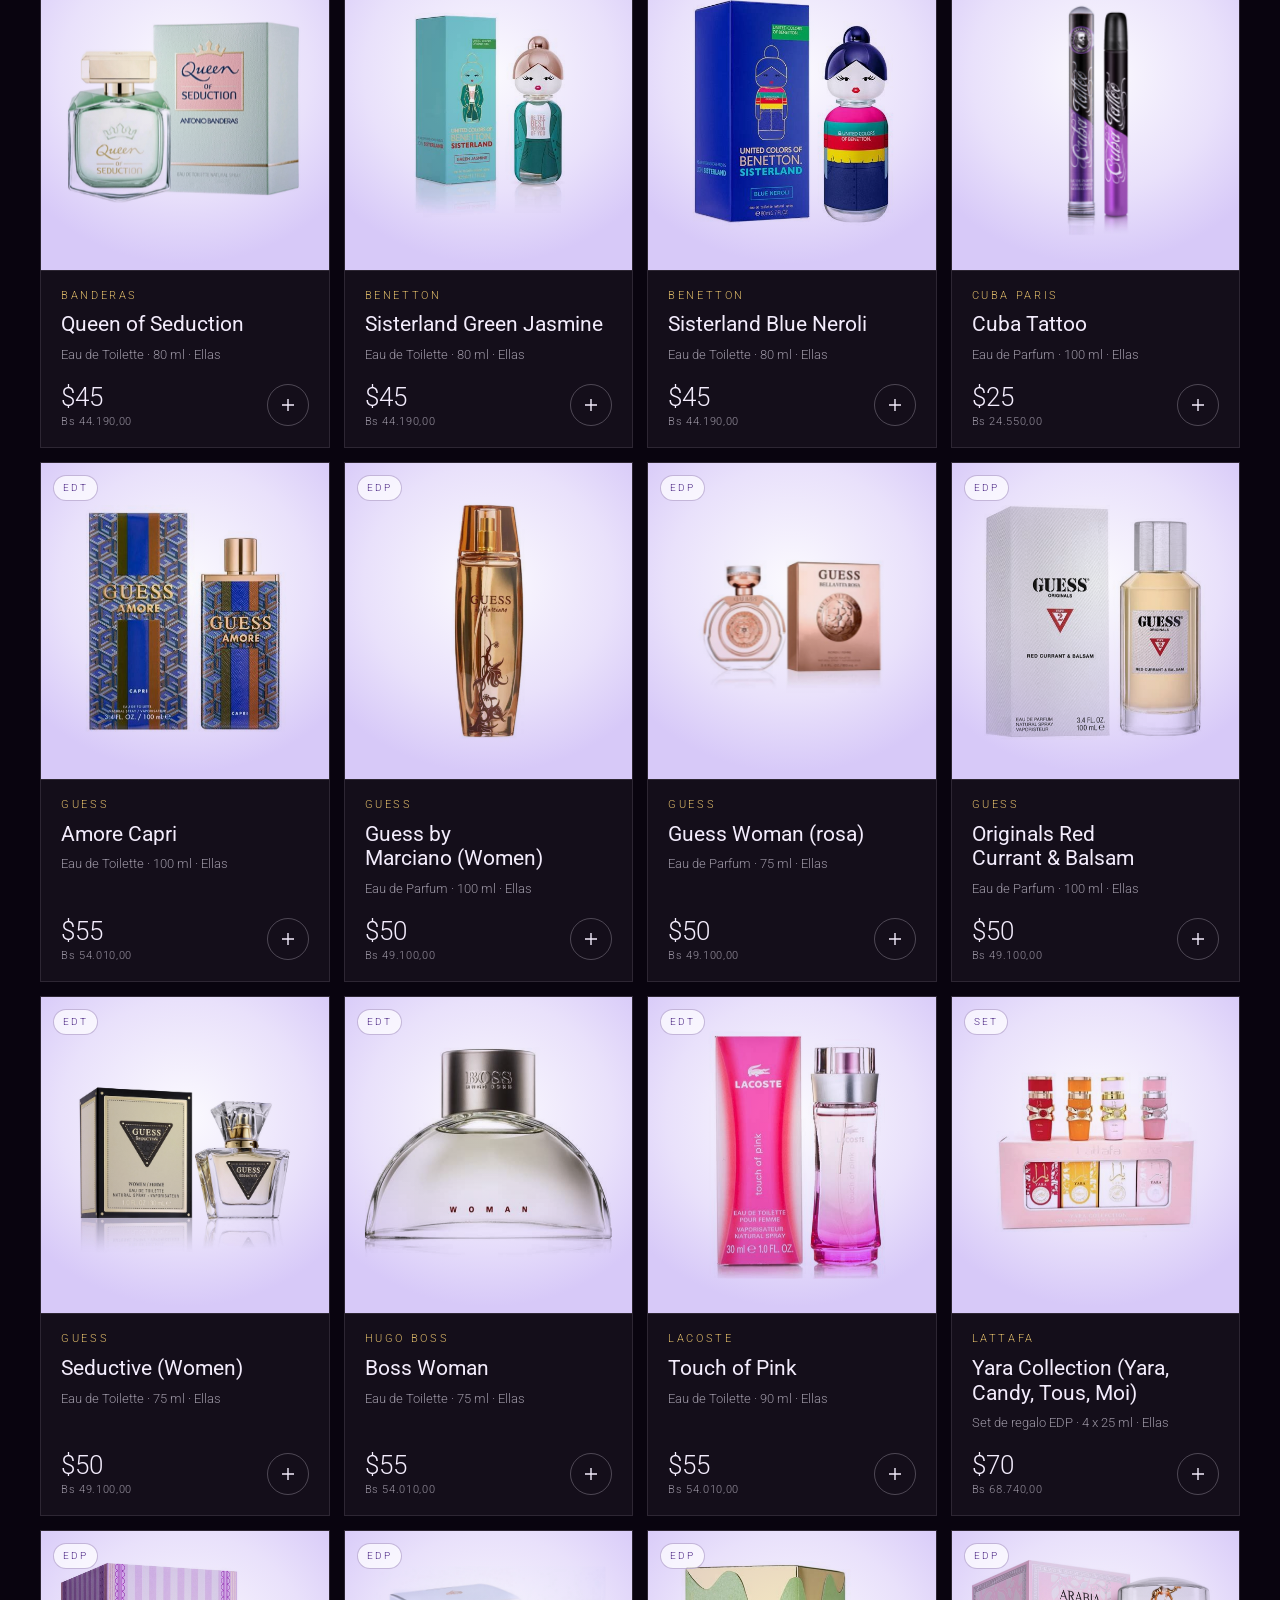
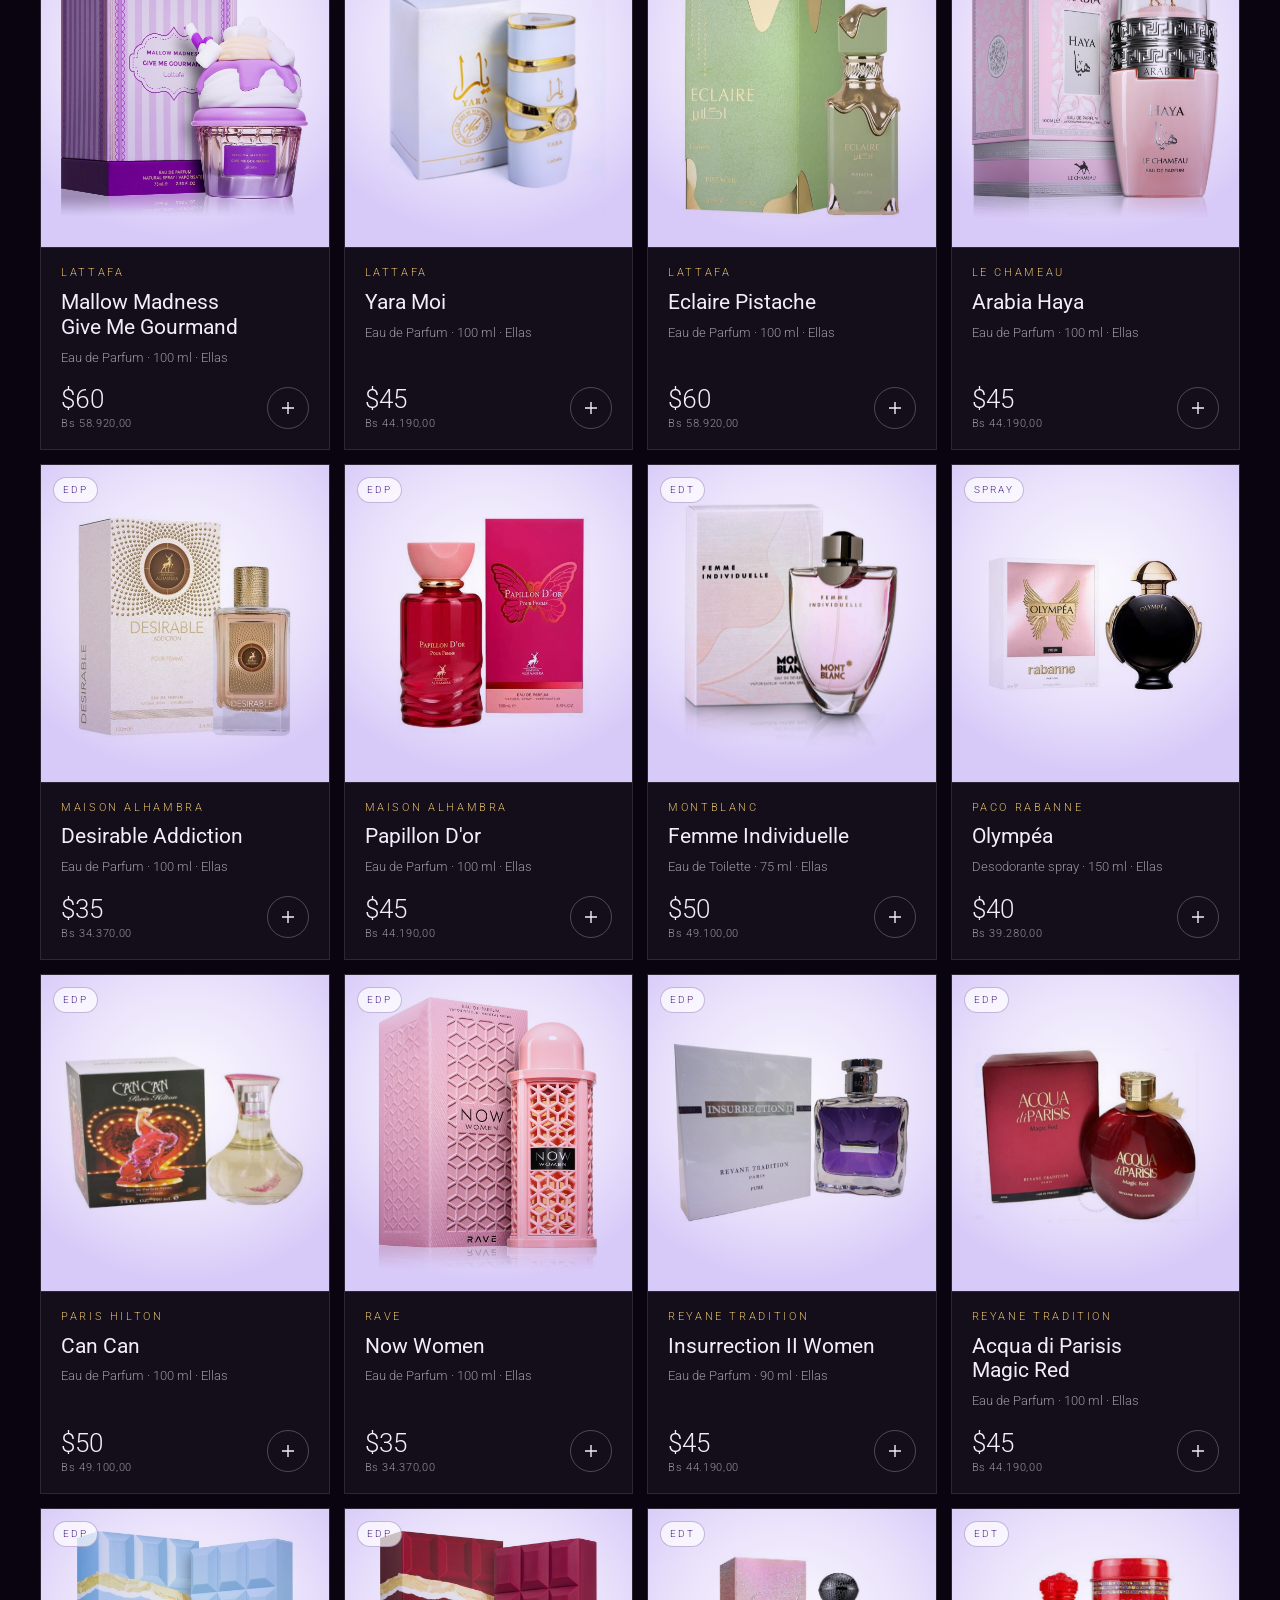
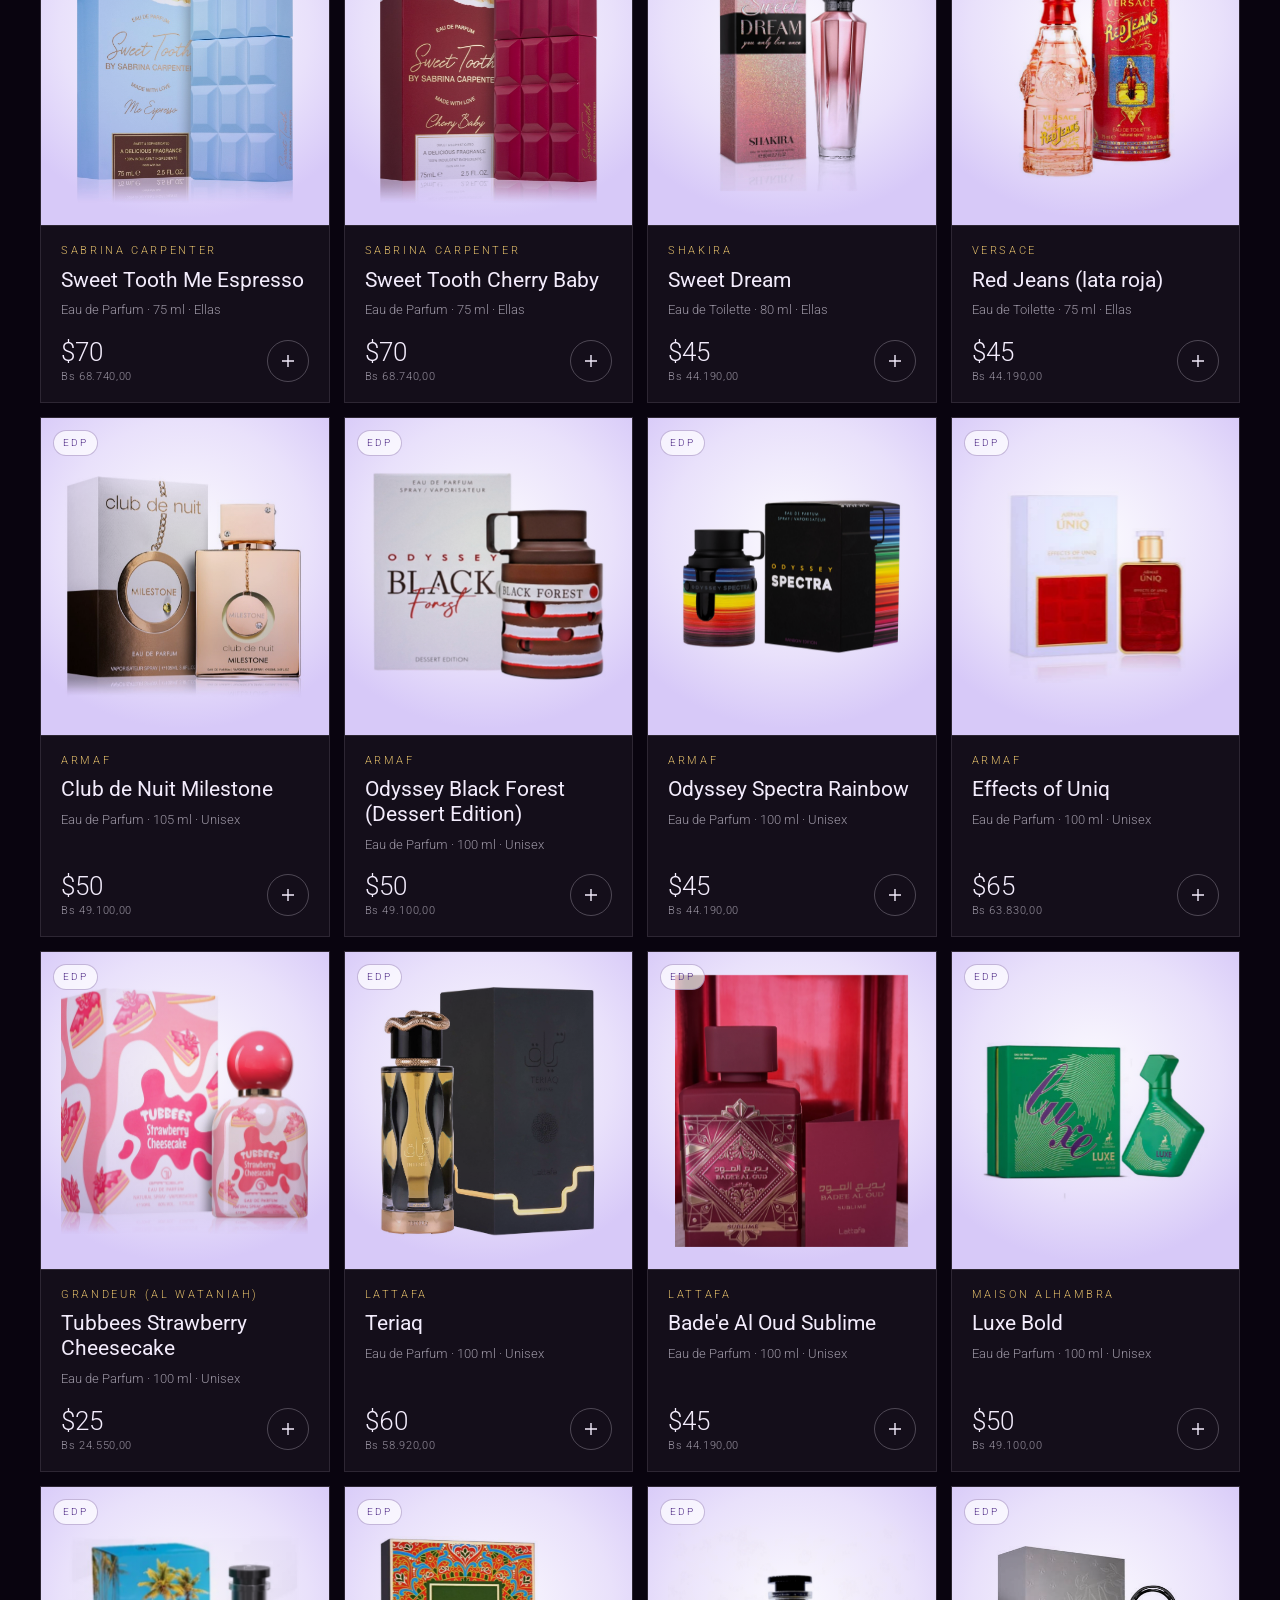
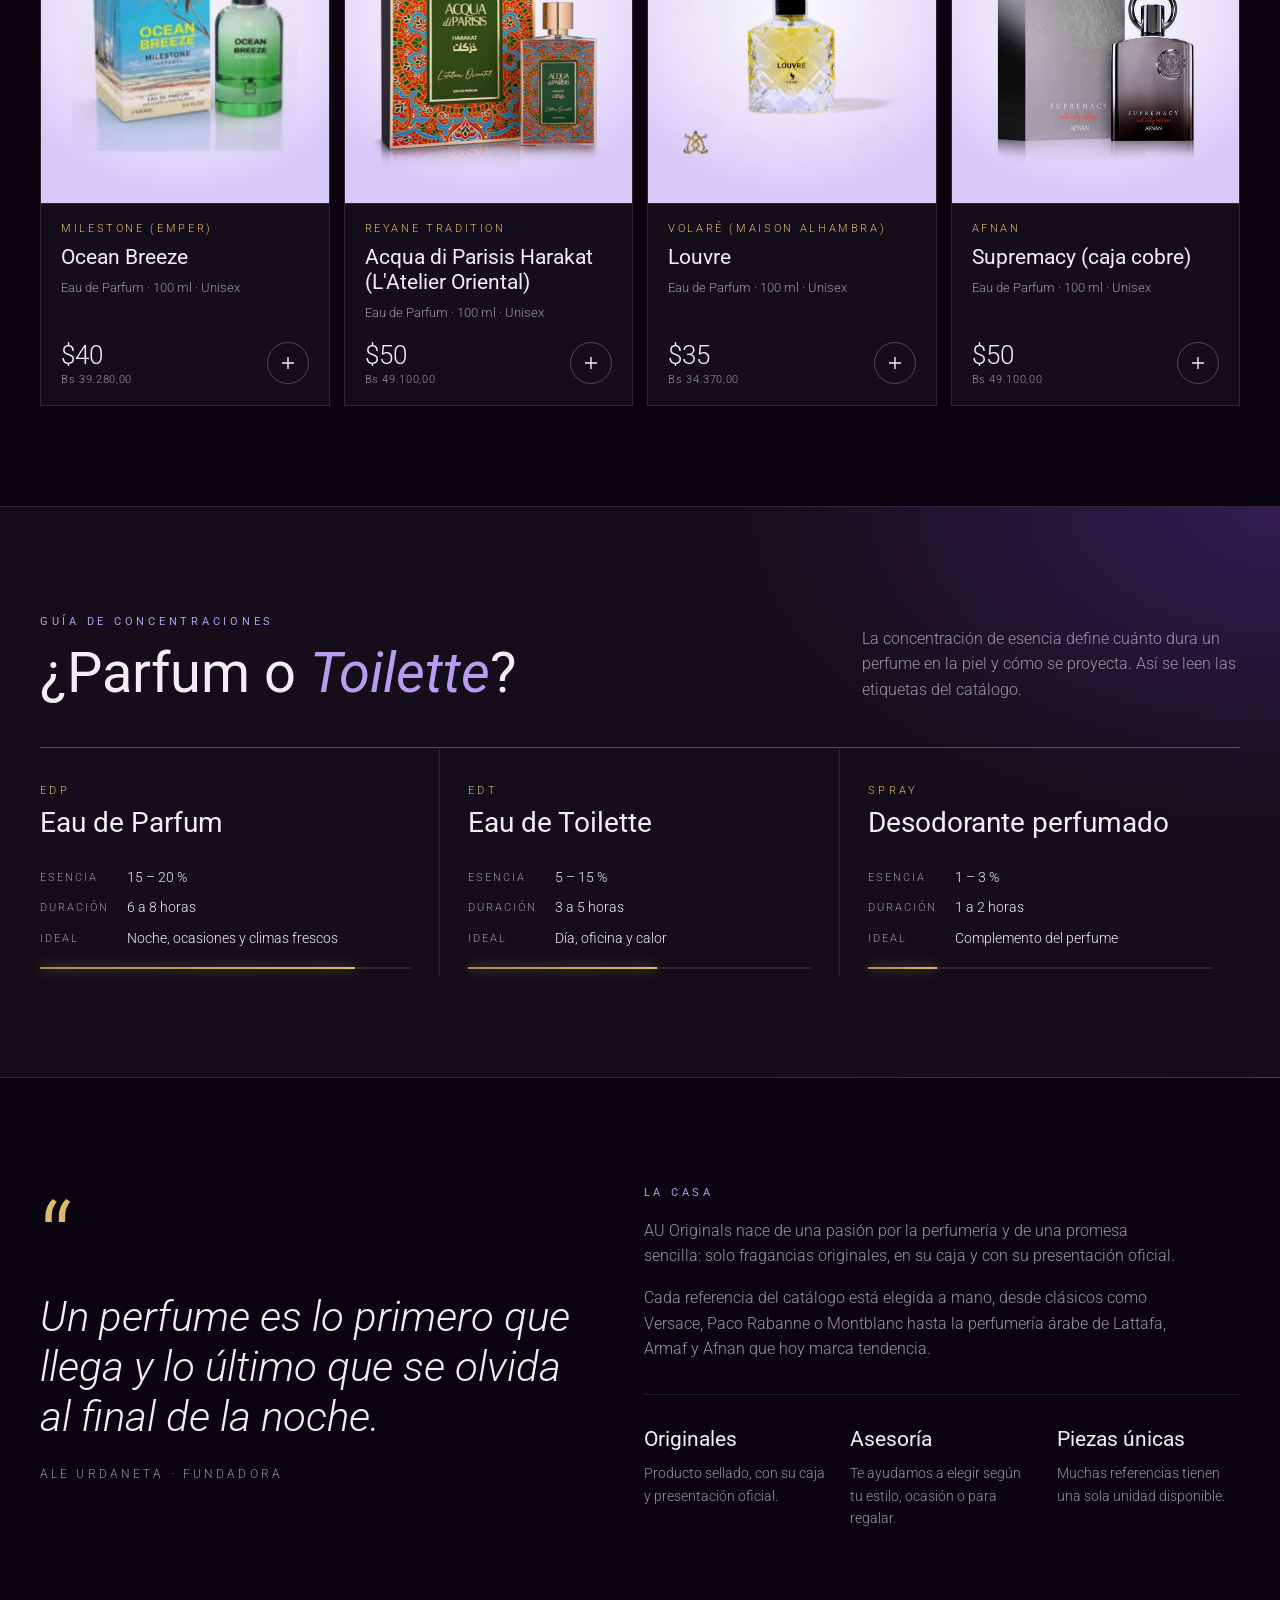
==== commit 1567c538: "Add files via upload" ====
--- a/index.html
+++ b/index.html
@@ -7,6 +7,10 @@
 <meta name="claude:viewport-fit-sides" content="cover">
 <meta name="description" content="AU Originals by Ale Urdaneta · Perfumes originales de hombre, mujer y unisex. Lattafa, Armaf, Versace, Paco Rabanne, Montblanc y más. Pide por WhatsApp.">
 <meta name="theme-color" content="#09040F">
+<meta name="color-scheme" content="dark">
+<meta name="darkreader-lock">
+<script src="ajustes.js"></script>
+<script src="js/tema.js"></script>
 <meta property="og:type" content="website">
 <meta property="og:title" content="AU Originals by Ale Urdaneta">
 <meta property="og:description" content="Perfumes originales seleccionados uno a uno. Explora el catálogo y pide por WhatsApp.">
@@ -18,8 +22,7 @@
 <link rel="apple-touch-icon" href="icon-192.png">
 <link rel="preconnect" href="https://fonts.googleapis.com">
 <link rel="preconnect" href="https://fonts.gstatic.com" crossorigin>
-<link href="https://fonts.googleapis.com/css2?family=Bodoni+Moda:ital,opsz,wght@0,6..96,400;0,6..96,500;1,6..96,400;1,6..96,500&family=Jost:wght@300;400;500&display=swap" rel="stylesheet">
-<link rel="stylesheet" href="css/styles.css?v=3.2">
+<link rel="stylesheet" href="css/styles.css?v=4.0">
 </head>
 <body>
 
@@ -27,7 +30,7 @@
   <div class="wrap">
     <span>Fragancias <b>100% originales</b></span>
     <span>Instagram <b>@auoriginals</b></span>
-    <span>WhatsApp <b>0424-7071667</b></span>
+    <span>WhatsApp <b>0412-4721159</b></span>
     <span>Euro BCV <b id="tasa-anuncio">Bs 982,00</b></span>
   </div>
 </div>
@@ -41,7 +44,7 @@
       <a href="#catalogo" data-ir-genero="Unisex">Unisex</a>
     </nav>
     <a class="marca" href="#" aria-label="AU Originals, inicio">
-      <img class="marca-logo" src="images/logo-circulo.png" alt="" width="46" height="46">
+      <span class="marca-logo logo-mark" aria-hidden="true"></span>
       <span class="marca-txt"><span class="marca-au">AU ORIGINALS</span><span class="marca-sub">by Ale Urdaneta</span></span>
     </a>
     <div class="header-acc">
@@ -64,10 +67,10 @@
     <div class="luna" aria-hidden="true"></div>
     <div class="wrap">
       <div class="hero-texto">
-        <span class="eyebrow">AU Perfumes · Fragancias · Colección de octubre</span>
+        <span class="eyebrow" data-t="eyebrow">AU Perfumes · Fragancias · Colección de octubre</span>
         <h1 class="hero-mono">AU<span>ORIGINALS</span></h1>
         <p class="hero-firma">por <em>Ale Urdaneta</em></p>
-        <p class="hero-lead">Encuentra la esencia que conecta con tu personalidad. Selección exclusiva de aromas que cautivan los sentidos: grandes casas europeas, perfumería árabe y ediciones que no se repiten.</p>
+        <p class="hero-lead" data-t="lead">Encuentra la esencia que conecta con tu personalidad. Selección exclusiva de aromas que cautivan los sentidos: grandes casas europeas, perfumería árabe y ediciones que no se repiten.</p>
         <div class="hero-acciones">
           <a class="btn btn-oro" href="#catalogo">Ver el catálogo</a>
           <a class="btn js-wa" href="#" target="_blank" rel="noopener">Asesoría por WhatsApp</a>
@@ -82,7 +85,7 @@
         <span class="sello-halo"></span>
         <span class="sello-anillo sello-anillo-1"></span>
         <span class="sello-anillo sello-anillo-2"></span>
-        <img class="sello-logo" src="images/logo.png" alt="" width="494" height="542">
+        <span class="sello-logo logo-mark"></span>
         <span class="sello-chip sello-chip-1">Ellos</span>
         <span class="sello-chip sello-chip-2">Ellas</span>
         <span class="sello-chip sello-chip-3">Unisex</span>
@@ -238,7 +241,7 @@
   <div class="wrap">
     <div class="footer-top">
       <div>
-        <div class="marca"><img class="marca-logo" src="images/logo-circulo.png" alt="" width="60" height="60"><span class="marca-txt"><span class="marca-au">AU ORIGINALS</span><span class="marca-sub">by Ale Urdaneta</span></span></div>
+        <div class="marca"><span class="marca-logo logo-mark" aria-hidden="true"></span><span class="marca-txt"><span class="marca-au">AU ORIGINALS</span><span class="marca-sub">by Ale Urdaneta</span></span></div>
         <p style="margin-top:18px">Perfumes originales de hombre, mujer y unisex. Precios en dólares, referencia en bolívares a la tasa euro oficial del BCV, actualizada automáticamente.</p>
       </div>
       <div>
@@ -253,7 +256,7 @@
       <div>
         <h4>Contacto</h4>
         <ul>
-          <li><a class="js-wa" href="#" target="_blank" rel="noopener">WhatsApp 0424-7071667</a></li>
+          <li><a class="js-wa" href="#" target="_blank" rel="noopener">WhatsApp 0412-4721159</a></li>
           <li id="footer-ig"><a href="#" target="_blank" rel="noopener">Instagram</a></li>
           <li><a href="#como-pedir">Cómo pedir</a></li>
         </ul>
@@ -310,6 +313,6 @@
 <script src="config.js?v=2.1"></script>
 <script src="catalogo.js?v=2.1"></script>
 <script src="js/frascos.js?v=2.1"></script>
-<script src="js/app.js?v=3.2"></script>
+<script src="js/app.js?v=4.0"></script>
 </body>
 </html>
--- a/css/styles.css
+++ b/css/styles.css
@@ -6,6 +6,8 @@
    Diseño de un solo tema (oscuro) a propósito.
    ========================================================= */
 :root{
+  --accent-rgb:221,185,104;--second-rgb:138,70,240;--lav-rgb:183,156,242;--bg-rgb:9,4,15;--surface-rgb:23,11,42;--fg-rgb:243,236,252;
+  --deep:#05020C;--ped-1:#FBF8FF;--ped-2:#E6DAFB;--ped-3:#C9B5F2;--ped-ink:#4A2F86;--ped-ink-rgb:74,47,134;
   --bg:#09040F;          /* orquídea negra */
   --bg-2:#10081D;        /* vitrina */
   --surface:#170B2A;     /* paneles */
@@ -14,10 +16,10 @@
   --muted:#A798C8;
   --gold:#DDB968;        /* oro del logo */
   --gold-deep:#A98238;
-  --gold-soft:rgba(221,185,104,.15);
+  --gold-soft:rgba(var(--accent-rgb),.15);
   --violet:#8A46F0;      /* violeta eléctrico */
   --lav:#B79CF2;         /* lavanda */
-  --violet-soft:rgba(138,70,240,.26);
+  --violet-soft:rgba(var(--second-rgb),.26);
   --line:rgba(215,196,250,.11);
   --line-strong:rgba(215,196,250,.26);
   --on-gold:#12091F;
@@ -25,8 +27,8 @@
   --warn:#F0B37A;
   --shadow:0 40px 80px -30px rgba(0,0,0,.9);
   --glass-stroke:rgba(255,255,255,.55);
-  --f-display:'Bodoni Moda','Didot','Bodoni 72',Georgia,serif;
-  --f-sans:'Jost','Futura','Century Gothic','Helvetica Neue',Arial,sans-serif;
+  --f-display:'Roboto',system-ui,'Segoe UI',Arial,sans-serif;
+  --f-sans:'Roboto',system-ui,'Segoe UI',Arial,sans-serif;
   --gutter:max(20px, env(safe-area-inset-left, 0px));
   --gutter-r:max(20px, env(safe-area-inset-right, 0px));
   --max:1240px;
@@ -48,12 +50,12 @@
 em{font-style:italic}
 
 /* ---------- Anuncio ---------- */
-.anuncio{position:relative;z-index:51;background:#05020C;border-bottom:1px solid var(--line);font-size:11px;letter-spacing:.22em;text-transform:uppercase;color:var(--muted)}
+.anuncio{position:relative;z-index:51;background:var(--deep);border-bottom:1px solid var(--line);font-size:11px;letter-spacing:.22em;text-transform:uppercase;color:var(--muted)}
 .anuncio .wrap{display:flex;justify-content:center;gap:32px;padding-block:9px;flex-wrap:wrap;text-align:center}
 .anuncio b{font-weight:400;color:var(--gold)}
 
 /* ---------- Header ---------- */
-.header{position:sticky;top:env(safe-area-inset-top,0px);z-index:50;background:rgba(9,4,15,.72);backdrop-filter:blur(16px) saturate(140%);-webkit-backdrop-filter:blur(16px) saturate(140%);border-bottom:1px solid var(--line)}
+.header{position:sticky;top:env(safe-area-inset-top,0px);z-index:50;background:rgba(var(--bg-rgb),.72);backdrop-filter:blur(16px) saturate(140%);-webkit-backdrop-filter:blur(16px) saturate(140%);border-bottom:1px solid var(--line)}
 .header .wrap{display:grid;grid-template-columns:1fr auto 1fr;align-items:center;padding-block:14px;gap:16px}
 .nav{display:flex;gap:28px;font-size:12px;letter-spacing:.22em;text-transform:uppercase}
 .nav a{text-decoration:none;color:var(--muted);transition:color .25s}
@@ -65,7 +67,7 @@
 .icon-btn{position:relative;display:inline-flex;align-items:center;gap:8px;background:none;border:1px solid transparent;border-radius:999px;padding:8px 12px;cursor:pointer;font-size:12px;letter-spacing:.18em;text-transform:uppercase;color:var(--fg);text-decoration:none}
 .icon-btn:hover{border-color:var(--line-strong)}
 .icon-btn svg{width:18px;height:18px;stroke:currentColor;fill:none;stroke-width:1.3}
-.bolsa-count{min-width:20px;height:20px;border-radius:999px;background:var(--gold);color:var(--on-gold);font-size:11px;letter-spacing:0;display:inline-grid;place-items:center;padding:0 6px;font-weight:500;box-shadow:0 0 14px rgba(221,185,104,.6)}
+.bolsa-count{min-width:20px;height:20px;border-radius:999px;background:var(--gold);color:var(--on-gold);font-size:11px;letter-spacing:0;display:inline-grid;place-items:center;padding:0 6px;font-weight:500;box-shadow:0 0 14px rgba(var(--accent-rgb),.6)}
 .bolsa-count[data-n="0"]{background:var(--surface-2);color:var(--muted);box-shadow:none}
 @media (max-width:820px){
   .nav{display:none}
@@ -77,25 +79,24 @@
 
 /* ---------- Hero: cielo de medianoche ---------- */
 .hero{position:relative;overflow:hidden;isolation:isolate;background:
-  radial-gradient(60% 55% at 78% 38%,rgba(138,70,240,.42),transparent 70%),
-  radial-gradient(90% 60% at 10% 110%,rgba(183,156,242,.22),transparent 65%),
+  radial-gradient(60% 55% at 78% 38%,rgba(var(--second-rgb),.42),transparent 70%),
+  radial-gradient(90% 60% at 10% 110%,rgba(var(--lav-rgb),.22),transparent 65%),
   radial-gradient(120% 70% at 50% 120%,var(--violet-soft),transparent 60%),
-  linear-gradient(180deg,#05020C 0%,var(--bg) 72%)}
+  linear-gradient(180deg,var(--deep) 0%,var(--bg) 72%)}
 #cielo{position:absolute;inset:0;width:100%;height:100%;z-index:-1}
 .luna{position:absolute;z-index:-1;top:9%;right:8%;width:clamp(70px,9vw,120px);aspect-ratio:1;border-radius:50%;
   transform:rotate(-20deg);opacity:.9}
 .hero .wrap{position:relative;display:grid;grid-template-columns:1.1fr .9fr;gap:40px;align-items:center;padding-block:80px 72px}
-.hero-mono{font-family:var(--f-display);font-weight:400;font-size:clamp(110px,17vw,240px);line-height:.82;letter-spacing:-.01em;margin:22px 0 0 -6px;
-  background:linear-gradient(100deg,#8C7448 0%,var(--gold) 25%,#FFF3D6 45%,var(--gold) 60%,#8C7448 100%);background-size:220% 100%;-webkit-background-clip:text;background-clip:text;color:transparent}
+.hero-mono{font-family:var(--f-display);font-weight:300;font-size:clamp(96px,15vw,210px);line-height:.86;letter-spacing:-.01em;margin:22px 0 0 -6px;color:var(--gold);text-shadow:0 0 50px rgba(var(--accent-rgb),.28)}
 .hero-mono span{display:block;font-size:.235em;letter-spacing:.62em;margin-top:.5em;padding-left:.1em;-webkit-text-fill-color:var(--fg);color:var(--fg);font-weight:400}
 .hero-firma{font-family:var(--f-display);font-style:italic;font-size:clamp(22px,2.4vw,28px);color:var(--muted);margin:24px 0 0}
 .hero-firma em{color:var(--gold)}
 .hero-lead{max-width:44ch;margin:18px 0 0;color:var(--muted);font-size:17px}
 .hero-acciones{display:flex;gap:14px;flex-wrap:wrap;margin-top:34px}
-.btn{display:inline-flex;align-items:center;justify-content:center;gap:10px;border-radius:999px;padding:15px 28px;font-size:12px;letter-spacing:.24em;text-transform:uppercase;text-decoration:none;cursor:pointer;border:1px solid var(--line-strong);background:rgba(9,4,15,.4);transition:background .3s,color .3s,border-color .3s,box-shadow .3s}
+.btn{display:inline-flex;align-items:center;justify-content:center;gap:10px;border-radius:999px;padding:15px 28px;font-size:12px;letter-spacing:.24em;text-transform:uppercase;text-decoration:none;cursor:pointer;border:1px solid var(--line-strong);background:rgba(var(--bg-rgb),.4);transition:background .3s,color .3s,border-color .3s,box-shadow .3s}
 .btn:hover{border-color:var(--gold);color:var(--gold)}
-.btn-oro{background:var(--gold);border-color:var(--gold);color:var(--on-gold);font-weight:400;box-shadow:0 0 0 0 rgba(221,185,104,0)}
-.btn-oro:hover{background:var(--gold);color:var(--on-gold);box-shadow:0 0 34px rgba(221,185,104,.45)}
+.btn-oro{background:var(--gold);border-color:var(--gold);color:var(--on-gold);font-weight:400;box-shadow:0 0 0 0 rgba(var(--accent-rgb),0)}
+.btn-oro:hover{background:var(--gold);color:var(--on-gold);box-shadow:0 0 34px rgba(var(--accent-rgb),.45)}
 .btn[disabled],.btn[aria-disabled="true"]{opacity:.4;pointer-events:none}
 .hero-datos{display:flex;gap:40px;margin-top:52px;padding-top:24px;border-top:1px solid var(--line);flex-wrap:wrap}
 .hero-datos div{display:flex;flex-direction:column}
@@ -103,10 +104,10 @@
 .hero-datos small{font-size:11px;letter-spacing:.22em;text-transform:uppercase;color:var(--muted);margin-top:8px}
 
 .hero-escena{position:relative;aspect-ratio:4/5;max-width:100%;display:flex;flex-direction:column;align-items:center;justify-content:flex-end}
-.foco{position:absolute;inset:0 6% 18%;background:conic-gradient(from 180deg at 50% 0%,transparent 160deg,rgba(214,190,255,.14) 172deg,rgba(214,190,255,.24) 180deg,rgba(214,190,255,.14) 188deg,transparent 200deg);filter:blur(6px);pointer-events:none}
+.foco{position:absolute;inset:0 6% 18%;background:conic-gradient(from 180deg at 50% 0%,transparent 160deg,rgba(var(--lav-rgb),.14) 172deg,rgba(var(--lav-rgb),.24) 180deg,rgba(var(--lav-rgb),.14) 188deg,transparent 200deg);filter:blur(6px);pointer-events:none}
 .escenario{position:relative;height:72%;display:flex;align-items:flex-end;justify-content:center;z-index:1}
-.escenario svg{height:100%;width:auto;-webkit-box-reflect:below 3px linear-gradient(transparent 58%,rgba(255,255,255,.22));filter:drop-shadow(0 0 40px rgba(221,185,104,.25))}
-.piso{position:relative;width:118%;height:22%;background:radial-gradient(50% 40% at 50% 0%,rgba(221,185,104,.16),transparent 70%),linear-gradient(180deg,rgba(255,255,255,.04),transparent);border-top:1px solid rgba(236,232,243,.16)}
+.escenario svg{height:100%;width:auto;-webkit-box-reflect:below 3px linear-gradient(transparent 58%,rgba(255,255,255,.22));filter:drop-shadow(0 0 40px rgba(var(--accent-rgb),.25))}
+.piso{position:relative;width:118%;height:22%;background:radial-gradient(50% 40% at 50% 0%,rgba(var(--accent-rgb),.16),transparent 70%),linear-gradient(180deg,rgba(255,255,255,.04),transparent);border-top:1px solid rgba(236,232,243,.16)}
 .nota{position:absolute;display:flex;flex-direction:column;font-family:var(--f-display);font-style:italic;font-size:15px;color:var(--muted);line-height:1.2;z-index:2}
 .nota b{font-family:var(--f-sans);font-style:normal;font-weight:400;font-size:11px;letter-spacing:.24em;color:var(--gold);margin-bottom:4px;display:flex;align-items:center;gap:8px}
 .nota b::before{content:"";width:6px;height:6px;border-radius:50%;background:var(--gold);box-shadow:0 0 10px var(--gold)}
@@ -117,14 +118,12 @@
   .luna{top:4%;right:6%}
 }
 @media (prefers-reduced-motion:no-preference){
-  .hero-mono{animation:brillo 9s ease-in-out infinite}
-  @keyframes brillo{0%,100%{background-position:100% 0}50%{background-position:0 0}}
   .escenario svg{animation:flota 8s ease-in-out infinite}
   @keyframes flota{50%{transform:translateY(-8px)}}
 }
 
 /* ---------- Marquesina de casas ---------- */
-.casas{border-block:1px solid var(--line);overflow:hidden;padding-block:20px;background:#000}
+.casas{border-block:1px solid var(--line);overflow:hidden;padding-block:20px;background:var(--deep)}
 .casas-pista{display:flex;gap:56px;width:max-content;font-family:var(--f-display);font-size:22px;font-style:italic;color:var(--muted);white-space:nowrap}
 .casas-pista span::after{content:"✦";font-style:normal;font-size:9px;color:var(--gold);margin-left:56px;vertical-align:middle}
 @media (prefers-reduced-motion:no-preference){.casas-pista{animation:desliza 70s linear infinite}@keyframes desliza{to{transform:translateX(-50%)}}}
@@ -140,8 +139,8 @@
 .colecciones{display:grid;grid-template-columns:repeat(3,1fr);gap:18px}
 .coleccion{position:relative;display:flex;flex-direction:column;justify-content:space-between;min-height:440px;padding:28px;border:1px solid var(--line);
   background:radial-gradient(80% 60% at 50% 100%,var(--violet-soft),transparent 70%),var(--bg-2);text-decoration:none;overflow:hidden;cursor:pointer;transition:border-color .4s,box-shadow .4s}
-.coleccion::before{content:"";position:absolute;left:50%;top:-10%;width:90%;height:90%;transform:translateX(-50%);background:conic-gradient(from 180deg at 50% 0%,transparent 160deg,rgba(255,240,210,.08) 180deg,transparent 200deg);pointer-events:none;transition:opacity .4s;opacity:.6}
-.coleccion:hover{border-color:rgba(221,185,104,.5);box-shadow:0 0 50px -10px rgba(221,185,104,.25)}
+.coleccion::before{content:"";position:absolute;left:50%;top:-10%;width:90%;height:90%;transform:translateX(-50%);background:conic-gradient(from 180deg at 50% 0%,transparent 160deg,rgba(var(--lav-rgb),.08) 180deg,transparent 200deg);pointer-events:none;transition:opacity .4s;opacity:.6}
+.coleccion:hover{border-color:rgba(var(--accent-rgb),.5);box-shadow:0 0 50px -10px rgba(var(--accent-rgb),.25)}
 .coleccion:hover::before{opacity:1}
 .coleccion .frascos{position:absolute;inset:auto 0 76px;height:56%;display:flex;justify-content:center;align-items:flex-end;transition:transform .6s cubic-bezier(.2,.7,.2,1)}
 .coleccion .frascos svg{height:100%;width:auto;margin:0 -12px;-webkit-box-reflect:below 2px linear-gradient(transparent 70%,rgba(255,255,255,.18))}
@@ -156,12 +155,12 @@
 
 /* ---------- Catálogo ---------- */
 #catalogo{scroll-margin-top:80px}
-.filtros{position:sticky;top:calc(env(safe-area-inset-top,0px) + 66px);z-index:20;background:rgba(9,4,15,.86);backdrop-filter:blur(12px);-webkit-backdrop-filter:blur(12px);border-block:1px solid var(--line);margin-bottom:32px}
+.filtros{position:sticky;top:calc(env(safe-area-inset-top,0px) + 66px);z-index:20;background:rgba(var(--bg-rgb),.86);backdrop-filter:blur(12px);-webkit-backdrop-filter:blur(12px);border-block:1px solid var(--line);margin-bottom:32px}
 .filtros-fila{display:flex;gap:14px;align-items:center;padding-block:14px;flex-wrap:wrap}
 .chips{display:flex;gap:6px;flex-wrap:wrap}
 .chip{border:1px solid var(--line);background:transparent;border-radius:999px;padding:8px 16px;font-size:12px;letter-spacing:.16em;text-transform:uppercase;cursor:pointer;color:var(--muted);transition:all .25s}
 .chip:hover{color:var(--fg);border-color:var(--line-strong)}
-.chip[aria-pressed="true"]{background:var(--gold);color:var(--on-gold);border-color:var(--gold);box-shadow:0 0 20px -4px rgba(221,185,104,.6)}
+.chip[aria-pressed="true"]{background:var(--gold);color:var(--on-gold);border-color:var(--gold);box-shadow:0 0 20px -4px rgba(var(--accent-rgb),.6)}
 .chip .n{opacity:.6;margin-left:6px;font-variant-numeric:tabular-nums}
 .buscar{flex:1 1 220px;min-width:0;display:flex;align-items:center;gap:10px;border-bottom:1px solid var(--line-strong);padding:6px 2px}
 .buscar:focus-within{border-color:var(--gold)}
@@ -181,10 +180,10 @@
 /* Vitrina: cada tarjeta es un nicho con foco y piso de vidrio */
 .grid{display:grid;grid-template-columns:repeat(auto-fill,minmax(240px,1fr));gap:14px}
 .card{position:relative;display:flex;flex-direction:column;background:var(--bg-2);border:1px solid var(--line);cursor:pointer;transition:border-color .4s,box-shadow .4s,transform .4s;overflow:hidden}
-.card:hover{border-color:rgba(221,185,104,.35);box-shadow:0 20px 60px -20px rgba(0,0,0,.9),0 0 40px -16px color-mix(in srgb,var(--tinte) 70%,transparent)}
+.card:hover{border-color:rgba(var(--accent-rgb),.35);box-shadow:0 20px 60px -20px rgba(0,0,0,.9),0 0 40px -16px color-mix(in srgb,var(--tinte) 70%,transparent)}
 .card-vis{position:relative;aspect-ratio:1/1.1;display:flex;align-items:flex-end;justify-content:center;padding-bottom:22%;overflow:hidden;
-  background:linear-gradient(180deg,#05050A 0%,#0B0B14 78%,#0E0E18 78%,#08080F 100%)}
-.card-vis::before{content:"";position:absolute;inset:0;background:conic-gradient(from 180deg at 50% -4%,transparent 162deg,rgba(255,240,210,.07) 172deg,rgba(255,240,210,.12) 180deg,rgba(255,240,210,.07) 188deg,transparent 198deg);transition:opacity .5s;opacity:.7}
+  background:linear-gradient(180deg,var(--deep) 0%,var(--bg-2) 78%,var(--surface) 78%,var(--deep) 100%)}
+.card-vis::before{content:"";position:absolute;inset:0;background:conic-gradient(from 180deg at 50% -4%,transparent 162deg,rgba(var(--lav-rgb),.07) 172deg,rgba(var(--lav-rgb),.12) 180deg,rgba(var(--lav-rgb),.07) 188deg,transparent 198deg);transition:opacity .5s;opacity:.7}
 .card-vis::after{content:"";position:absolute;left:12%;right:12%;bottom:12%;height:22%;background:radial-gradient(50% 50% at 50% 30%,color-mix(in srgb,var(--tinte) 45%,transparent),transparent 70%);filter:blur(10px);opacity:.55;transition:opacity .5s}
 .card:hover .card-vis::before{opacity:1}
 .card:hover .card-vis::after{opacity:.9}
@@ -192,7 +191,7 @@
 .card-vis img{object-fit:contain;max-height:58%}
 .card:hover .card-vis svg,.card:hover .card-vis img{transform:translateY(-6px)}
 .card-tags{position:absolute;z-index:2;top:12px;left:12px;right:12px;display:flex;justify-content:space-between;gap:8px;pointer-events:none}
-.tag{font-size:10px;letter-spacing:.2em;text-transform:uppercase;padding:4px 9px;border:1px solid var(--line-strong);border-radius:999px;color:var(--muted);background:rgba(9,4,15,.6)}
+.tag{font-size:10px;letter-spacing:.2em;text-transform:uppercase;padding:4px 9px;border:1px solid var(--line-strong);border-radius:999px;color:var(--muted);background:rgba(var(--bg-rgb),.6)}
 .tag-stock{border-color:rgba(240,179,122,.45);color:var(--warn)}
 .tag-ok{border-color:rgba(143,211,176,.45);color:var(--ok)}
 .card-info{padding:16px 20px 20px;display:flex;flex-direction:column;gap:2px;flex:1;border-top:1px solid var(--line)}
@@ -204,7 +203,7 @@
 .precio small{display:block;font-family:var(--f-sans);font-size:11px;color:var(--muted);letter-spacing:.06em;margin-top:6px}
 .btn-add{width:42px;height:42px;border-radius:50%;border:1px solid var(--line-strong);background:transparent;display:grid;place-items:center;cursor:pointer;flex:none;transition:all .25s}
 .btn-add svg{width:16px;height:16px;stroke:currentColor;stroke-width:1.4;fill:none}
-.btn-add:hover{background:var(--gold);border-color:var(--gold);color:var(--on-gold);box-shadow:0 0 20px rgba(221,185,104,.5)}
+.btn-add:hover{background:var(--gold);border-color:var(--gold);color:var(--on-gold);box-shadow:0 0 20px rgba(var(--accent-rgb),.5)}
 .btn-add.en-bolsa{background:var(--fg);color:var(--bg);border-color:var(--fg)}
 .card.agotado{opacity:.45}
 .vacio{grid-column:1/-1;text-align:center;padding:80px 20px;color:var(--muted);border:1px solid var(--line)}
@@ -246,7 +245,7 @@
 .guia-col dt{color:var(--muted);font-size:11px;letter-spacing:.18em;text-transform:uppercase;padding-top:3px}
 .guia-col dd{margin:0}
 .barra{height:2px;background:var(--line);margin-top:18px;position:relative}
-.barra i{position:absolute;inset:0 auto 0 0;background:linear-gradient(90deg,var(--gold-deep),var(--gold));box-shadow:0 0 12px rgba(221,185,104,.6)}
+.barra i{position:absolute;inset:0 auto 0 0;background:linear-gradient(90deg,var(--gold-deep),var(--gold));box-shadow:0 0 12px rgba(var(--accent-rgb),.6)}
 @media (max-width:820px){.guia-tabla{grid-template-columns:1fr}.guia-col,.guia-col+.guia-col{padding:24px 0;border-right:0;border-bottom:1px solid var(--line)}}
 
 /* ---------- La casa ---------- */
@@ -263,7 +262,7 @@
 /* ---------- Cómo pedir ---------- */
 .pasos{display:grid;grid-template-columns:repeat(3,1fr);gap:16px;counter-reset:paso}
 .paso{padding:28px;border:1px solid var(--line);background:var(--bg-2);counter-increment:paso}
-.paso::before{content:counter(paso,upper-roman);font-family:var(--f-display);font-size:40px;color:var(--gold);display:block;line-height:1;margin-bottom:18px;text-shadow:0 0 24px rgba(221,185,104,.4)}
+.paso::before{content:counter(paso,upper-roman);font-family:var(--f-display);font-size:40px;color:var(--gold);display:block;line-height:1;margin-bottom:18px;text-shadow:0 0 24px rgba(var(--accent-rgb),.4)}
 .paso h3{font-family:var(--f-display);font-size:24px;margin-bottom:8px}
 .paso p{color:var(--muted);margin:0;font-size:15px}
 @media (max-width:820px){.pasos{grid-template-columns:1fr}}
@@ -293,7 +292,7 @@
 .cerrar svg{width:14px;height:14px;stroke:currentColor;stroke-width:1.4}
 .panel-cuerpo{flex:1;overflow-y:auto;padding:8px 24px}
 .item{display:grid;grid-template-columns:64px 1fr auto;gap:14px;padding:18px 0;border-bottom:1px solid var(--line);align-items:center}
-.item-vis{height:76px;display:grid;place-items:center;background:linear-gradient(180deg,#05050A,#0E0E18)}
+.item-vis{height:76px;display:grid;place-items:center;background:linear-gradient(180deg,var(--deep),var(--surface))}
 .item-vis svg,.item-vis img{height:60px;width:auto}
 .item-marca{font-size:10px;letter-spacing:.22em;text-transform:uppercase;color:var(--gold)}
 .item-nombre{font-family:var(--f-display);font-size:17px;line-height:1.2}
@@ -323,8 +322,8 @@
 .ficha.on{opacity:1;pointer-events:auto}
 .ficha-caja{position:relative;width:min(940px,100%);max-height:calc(100dvh - 40px);overflow:auto;background:var(--surface);border:1px solid var(--line);display:grid;grid-template-columns:1fr 1fr;box-shadow:var(--shadow);transform:translateY(16px);transition:transform .45s cubic-bezier(.2,.7,.2,1)}
 .ficha.on .ficha-caja{transform:none}
-.ficha-vis{position:relative;display:flex;align-items:flex-end;justify-content:center;min-height:480px;padding-bottom:22%;overflow:hidden;background:linear-gradient(180deg,#030306 0%,#0B0B14 78%,#0F0F1A 78%,#07070D 100%)}
-.ficha-vis::before{content:"";position:absolute;inset:0;background:conic-gradient(from 180deg at 50% -4%,transparent 160deg,rgba(255,240,210,.1) 172deg,rgba(255,240,210,.18) 180deg,rgba(255,240,210,.1) 188deg,transparent 200deg)}
+.ficha-vis{position:relative;display:flex;align-items:flex-end;justify-content:center;min-height:480px;padding-bottom:22%;overflow:hidden;background:linear-gradient(180deg,var(--deep) 0%,var(--bg-2) 78%,var(--surface) 78%,var(--deep) 100%)}
+.ficha-vis::before{content:"";position:absolute;inset:0;background:conic-gradient(from 180deg at 50% -4%,transparent 160deg,rgba(var(--lav-rgb),.1) 172deg,rgba(var(--lav-rgb),.18) 180deg,rgba(var(--lav-rgb),.1) 188deg,transparent 200deg)}
 .ficha-vis::after{content:"";position:absolute;left:15%;right:15%;bottom:12%;height:20%;background:radial-gradient(50% 50% at 50% 30%,color-mix(in srgb,var(--tinte) 55%,transparent),transparent 70%);filter:blur(12px)}
 .ficha-vis svg,.ficha-vis img{position:relative;z-index:1;height:62%;max-height:320px;width:auto;-webkit-box-reflect:below 2px linear-gradient(transparent 60%,rgba(255,255,255,.22))}
 .ficha-info{padding:40px 36px;display:flex;flex-direction:column;gap:14px;min-width:0}
@@ -346,11 +345,11 @@
 }
 
 /* ---------- Toast ---------- */
-.toast{position:fixed;z-index:100;left:50%;bottom:calc(24px + env(safe-area-inset-bottom,0px));transform:translate(-50%,30px);opacity:0;background:var(--gold);color:var(--on-gold);padding:12px 22px;border-radius:999px;font-size:13px;letter-spacing:.06em;transition:all .35s;pointer-events:none;max-width:calc(100% - 32px);text-align:center;box-shadow:0 0 30px rgba(221,185,104,.4)}
+.toast{position:fixed;z-index:100;left:50%;bottom:calc(24px + env(safe-area-inset-bottom,0px));transform:translate(-50%,30px);opacity:0;background:var(--gold);color:var(--on-gold);padding:12px 22px;border-radius:999px;font-size:13px;letter-spacing:.06em;transition:all .35s;pointer-events:none;max-width:calc(100% - 32px);text-align:center;box-shadow:0 0 30px rgba(var(--accent-rgb),.4)}
 .toast.on{opacity:1;transform:translate(-50%,0)}
 
 /* ---------- Botón flotante bolsa (móvil) ---------- */
-.fab{position:fixed;z-index:60;right:calc(16px + env(safe-area-inset-right,0px));bottom:calc(16px + env(safe-area-inset-bottom,0px));display:none;align-items:center;gap:10px;background:var(--gold);color:var(--on-gold);border:0;border-radius:999px;padding:14px 20px;font-size:12px;letter-spacing:.2em;text-transform:uppercase;box-shadow:0 0 30px rgba(221,185,104,.45);cursor:pointer}
+.fab{position:fixed;z-index:60;right:calc(16px + env(safe-area-inset-right,0px));bottom:calc(16px + env(safe-area-inset-bottom,0px));display:none;align-items:center;gap:10px;background:var(--gold);color:var(--on-gold);border:0;border-radius:999px;padding:14px 20px;font-size:12px;letter-spacing:.2em;text-transform:uppercase;box-shadow:0 0 30px rgba(var(--accent-rgb),.45);cursor:pointer}
 .fab svg{width:18px;height:18px;stroke:currentColor;fill:none;stroke-width:1.4}
 @media (max-width:820px){.fab.on{display:inline-flex}}
 
@@ -381,18 +380,19 @@
    v3 · Violeta: logo y detalles tomados del Instagram
    ========================================================= */
 .marca{flex-direction:row;gap:12px;align-items:center}
-.marca-logo{width:46px;height:46px;border-radius:50%;flex:none;box-shadow:0 0 0 1px rgba(221,185,104,.35),0 0 22px rgba(138,70,240,.45)}
+.logo-mark{display:inline-block;background:var(--gold);-webkit-mask:url(../images/logo.svg) center/contain no-repeat;mask:url(../images/logo.svg) center/contain no-repeat}
+.marca-logo{width:34px;height:37px;flex:none;filter:drop-shadow(0 0 12px rgba(var(--second-rgb),.6))}
 .marca-txt{display:flex;flex-direction:column;align-items:flex-start;line-height:1}
 .marca-txt .marca-au{padding-left:0}
-.hero-logo{width:clamp(84px,10vw,118px);height:auto;margin:0 0 22px;filter:drop-shadow(0 0 26px rgba(138,70,240,.65))}
-.footer .marca-logo{width:60px;height:60px}
-.coleccion{background:radial-gradient(80% 60% at 50% 100%,rgba(138,70,240,.34),transparent 70%),var(--bg-2)}
-.coleccion:hover{border-color:rgba(183,156,242,.5);box-shadow:0 0 60px -20px rgba(138,70,240,.6)}
+.hero-logo-x{width:clamp(84px,10vw,118px);height:auto;margin:0 0 22px;filter:drop-shadow(0 0 26px rgba(var(--second-rgb),.65))}
+.footer .marca-logo{width:46px;height:50px}
+.coleccion{background:radial-gradient(80% 60% at 50% 100%,rgba(var(--second-rgb),.34),transparent 70%),var(--bg-2)}
+.coleccion:hover{border-color:rgba(var(--lav-rgb),.5);box-shadow:0 0 60px -20px rgba(var(--second-rgb),.6)}
 .btn:hover{border-color:var(--lav);color:var(--lav)}
-.btn-oro:hover{color:var(--on-gold);box-shadow:0 0 34px rgba(138,70,240,.55)}
+.btn-oro:hover{color:var(--on-gold);box-shadow:0 0 34px rgba(var(--second-rgb),.55)}
 .eyebrow{color:var(--lav)}
 .hero-firma em,.seccion-cab h2 em{color:var(--lav)}
-@media (max-width:820px){.marca-logo{width:40px;height:40px}.marca-txt .marca-au{font-size:20px}}
+@media (max-width:820px){.marca-logo{width:30px;height:33px}.marca-txt .marca-au{font-size:20px}}
 @media (max-width:820px){
   .header .wrap{grid-template-columns:minmax(0,1fr) auto;gap:8px}
   .marca{gap:9px;min-width:0}
@@ -402,26 +402,26 @@
 }
 
 /* ---------- Fotos reales: pedestal lavanda (se funden con el fondo blanco de la foto) ---------- */
-.card-vis:has(img){padding-bottom:0;align-items:center;background:radial-gradient(70% 60% at 50% 38%,#FBF8FF 0%,#E6DAFB 62%,#C9B5F2 100%)}
+.card-vis:has(img){padding-bottom:0;align-items:center;background:radial-gradient(70% 60% at 50% 38%,var(--ped-1) 0%,var(--ped-2) 62%,var(--ped-3) 100%)}
 .card-vis:has(img)::before,.card-vis:has(img)::after{display:none}
 .card-vis img{mix-blend-mode:multiply;-webkit-box-reflect:unset;height:86%;max-height:86%;width:86%;object-fit:contain}
-.card-vis:has(img) .tag{background:rgba(255,255,255,.7);color:#4A2F86;border-color:rgba(74,47,134,.3)}
+.card-vis:has(img) .tag{background:rgba(255,255,255,.7);color:var(--ped-ink);border-color:rgba(var(--ped-ink-rgb),.3)}
 .card-vis:has(img) .tag-stock{color:#9A5A12;border-color:rgba(154,90,18,.4)}
 .card-vis:has(img) .tag-ok{color:#1F7A55;border-color:rgba(31,122,85,.4)}
-#ficha-vis:has(img),.item-vis:has(img){background:radial-gradient(70% 60% at 50% 38%,#FBF8FF 0%,#E6DAFB 62%,#C9B5F2 100%)}
+#ficha-vis:has(img),.item-vis:has(img){background:radial-gradient(70% 60% at 50% 38%,var(--ped-1) 0%,var(--ped-2) 62%,var(--ped-3) 100%)}
 #ficha-vis img,.item-vis img{mix-blend-mode:multiply;object-fit:contain;max-width:100%;max-height:100%}
-.ficha-vis:has(img){padding-bottom:0;align-items:center;background:radial-gradient(70% 60% at 50% 38%,#FBF8FF 0%,#E6DAFB 62%,#C9B5F2 100%)}
+.ficha-vis:has(img){padding-bottom:0;align-items:center;background:radial-gradient(70% 60% at 50% 38%,var(--ped-1) 0%,var(--ped-2) 62%,var(--ped-3) 100%)}
 .ficha-vis:has(img)::before,.ficha-vis:has(img)::after{display:none}
 .ficha-vis img{mix-blend-mode:multiply;max-height:440px;max-width:86%;object-fit:contain;height:auto}
 
 /* ---------- Hero: sello con el logo ---------- */
 .sello{position:relative;width:min(100%,460px);aspect-ratio:1;justify-self:center;display:grid;place-items:center}
-.sello-halo{position:absolute;inset:6%;border-radius:50%;background:radial-gradient(circle,rgba(138,70,240,.55),rgba(138,70,240,.18) 55%,transparent 72%);filter:blur(14px)}
-.sello-anillo{position:absolute;border-radius:50%;border:1px solid rgba(221,185,104,.38)}
+.sello-halo{position:absolute;inset:6%;border-radius:50%;background:radial-gradient(circle,rgba(var(--second-rgb),.55),rgba(var(--second-rgb),.18) 55%,transparent 72%);filter:blur(14px)}
+.sello-anillo{position:absolute;border-radius:50%;border:1px solid rgba(var(--accent-rgb),.38)}
 .sello-anillo-1{inset:9%}
-.sello-anillo-2{inset:0;border-color:rgba(183,156,242,.28);border-style:dashed}
-.sello-logo{position:relative;width:46%;height:auto;filter:drop-shadow(0 0 30px rgba(138,70,240,.8)) drop-shadow(0 0 4px rgba(221,185,104,.5))}
-.sello-chip{position:absolute;font-size:11px;letter-spacing:.3em;text-transform:uppercase;padding:7px 14px;border-radius:999px;border:1px solid var(--line-strong);background:rgba(23,11,42,.7);backdrop-filter:blur(6px);-webkit-backdrop-filter:blur(6px);color:var(--lav)}
+.sello-anillo-2{inset:0;border-color:rgba(var(--lav-rgb),.28);border-style:dashed}
+.sello-logo{position:relative;width:34%;aspect-ratio:120/130;filter:drop-shadow(0 0 30px rgba(var(--second-rgb),.8)) drop-shadow(0 0 4px rgba(var(--accent-rgb),.5))}
+.sello-chip{position:absolute;font-size:11px;letter-spacing:.3em;text-transform:uppercase;padding:7px 14px;border-radius:999px;border:1px solid var(--line-strong);background:rgba(var(--surface-rgb),.7);backdrop-filter:blur(6px);-webkit-backdrop-filter:blur(6px);color:var(--lav)}
 .sello-chip-1{top:12%;left:2%}.sello-chip-2{top:46%;right:-2%}.sello-chip-3{bottom:10%;left:12%}
 @media (prefers-reduced-motion:no-preference){
   .sello-anillo-2{animation:gira 60s linear infinite}
@@ -435,9 +435,28 @@
 
 /* ---------- Carrusel de selección ---------- */
 .destacados{padding-bottom:70px}
-.carrusel{display:flex;gap:16px;overflow-x:auto;scroll-snap-type:x proximity;-webkit-overflow-scrolling:touch;padding:6px max(var(--gutter),calc((100vw - var(--max))/2 + var(--gutter))) 22px;scrollbar-width:thin;scrollbar-color:rgba(183,156,242,.4) transparent}
+.carrusel{display:flex;gap:16px;overflow-x:auto;scroll-snap-type:x proximity;-webkit-overflow-scrolling:touch;padding:6px max(var(--gutter),calc((100vw - var(--max))/2 + var(--gutter))) 22px;scrollbar-width:thin;scrollbar-color:rgba(var(--lav-rgb),.4) transparent}
 .carrusel .card{flex:0 0 clamp(210px,24vw,270px);scroll-snap-align:start}
-.carrusel::-webkit-scrollbar{height:6px}.carrusel::-webkit-scrollbar-thumb{background:rgba(183,156,242,.35);border-radius:6px}
+.carrusel::-webkit-scrollbar{height:6px}.carrusel::-webkit-scrollbar-thumb{background:rgba(var(--lav-rgb),.35);border-radius:6px}
 .carrusel-pie{display:flex;justify-content:center;margin-top:18px}
 @media (max-width:700px){.carrusel .card{flex-basis:62vw}}
 .carrusel{scroll-padding-inline:max(var(--gutter),calc((100vw - var(--max))/2 + var(--gutter)))}
+
+/* ---------- Modelos de página (se eligen desde el panel admin) ---------- */
+html[data-modelo="centrado"] .hero .wrap{grid-template-columns:1fr;justify-items:center;text-align:center;padding-block:56px 56px}
+html[data-modelo="centrado"] .sello{order:-1;width:min(62%,250px)}
+html[data-modelo="centrado"] .sello-chip{display:none}
+html[data-modelo="centrado"] .hero-mono{margin-left:0}
+html[data-modelo="centrado"] .hero-lead{margin-inline:auto}
+html[data-modelo="centrado"] .hero-acciones,html[data-modelo="centrado"] .hero-datos{justify-content:center}
+html[data-modelo="centrado"] .hero-datos{border-top:0}
+html[data-modelo="compacto"] .sello,html[data-modelo="compacto"] .hero-datos,html[data-modelo="compacto"] .hero-firma{display:none}
+html[data-modelo="compacto"] .hero .wrap{grid-template-columns:1fr;padding-block:40px 36px}
+html[data-modelo="compacto"] .hero-mono{font-size:clamp(54px,8vw,92px);margin-top:14px}
+html[data-modelo="compacto"] .hero-mono span{display:inline;font-size:.3em;margin:0 0 0 .7em;vertical-align:.5em}
+html[data-modelo="compacto"] .hero-lead{margin-top:10px}
+html[data-modelo="compacto"] .hero-acciones{margin-top:22px}
+html[data-modelo="compacto"] .seccion{padding-block:64px}
+
+/* Elementos que se pueden ocultar desde el panel admin */
+html[data-ocultar~="carrusel"] #destacados,html[data-ocultar~="casas"] .casas,html[data-ocultar~="datos"] .hero-datos{display:none}
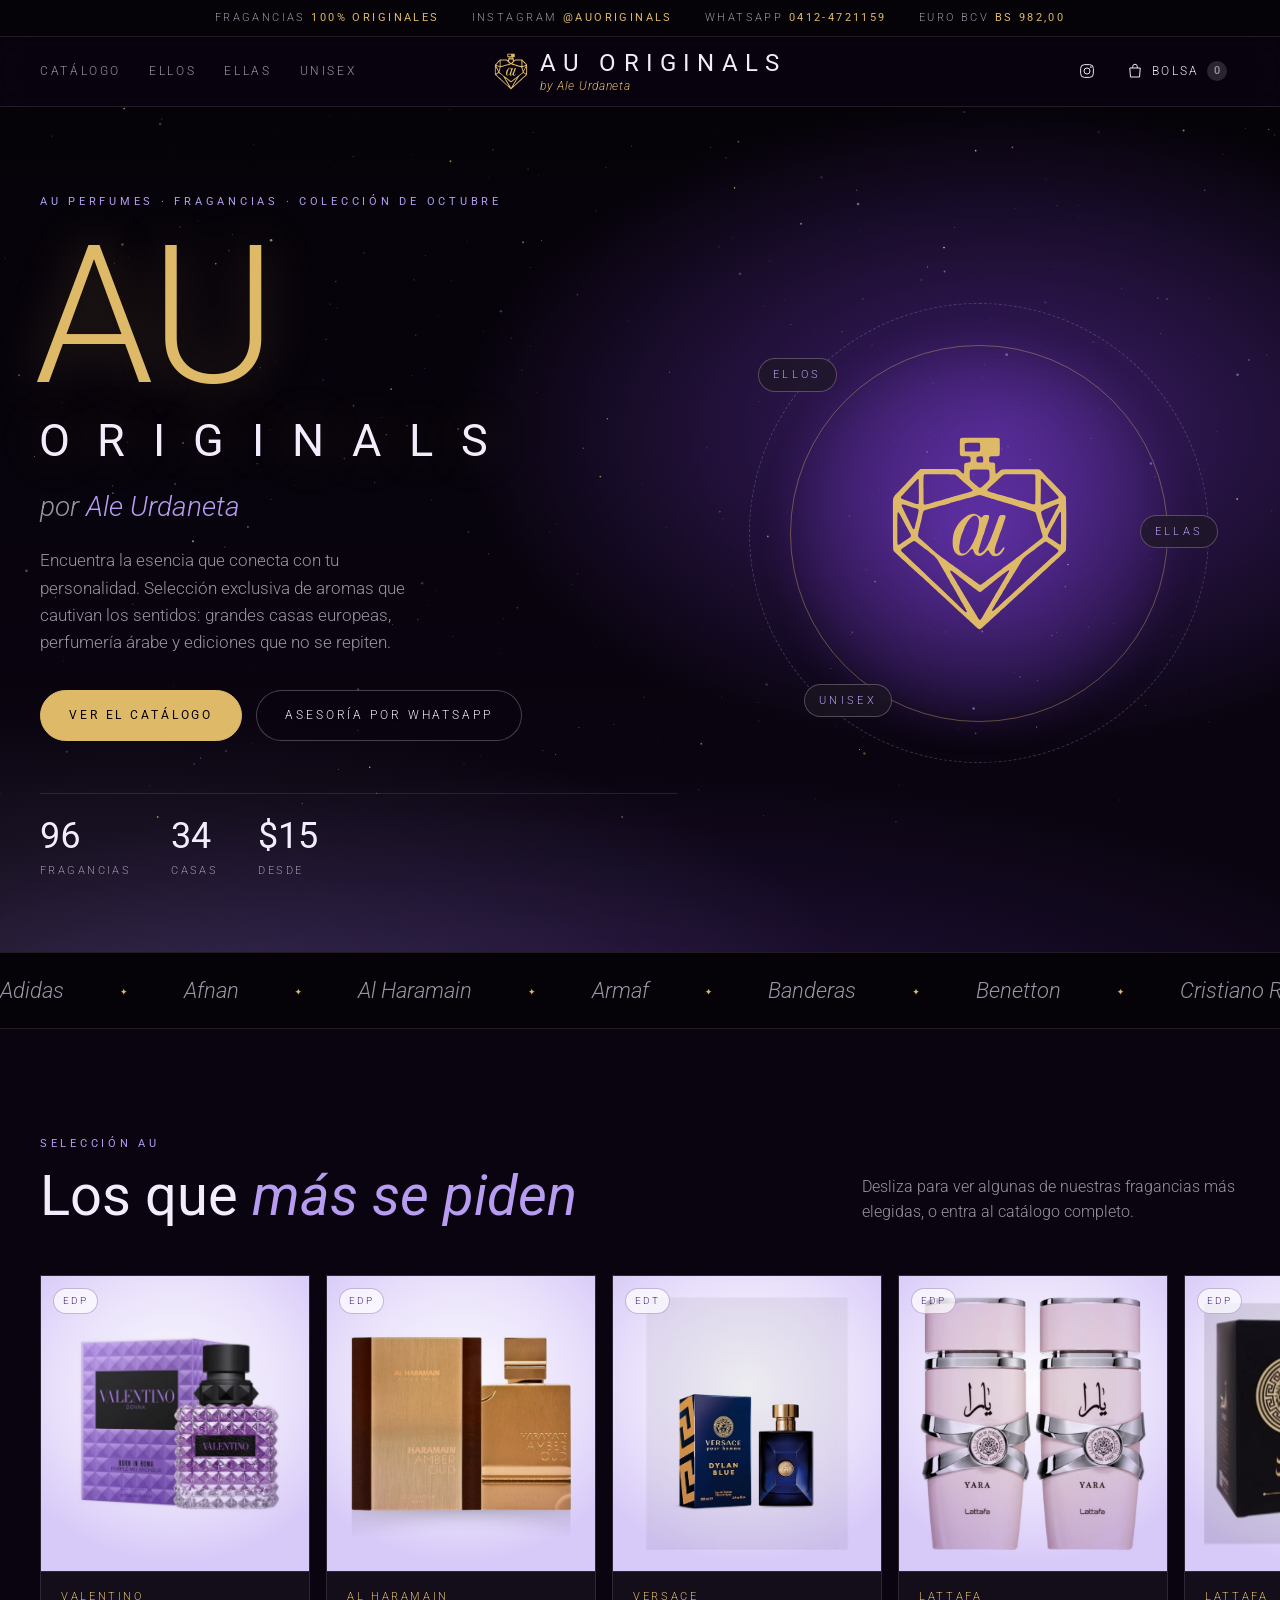
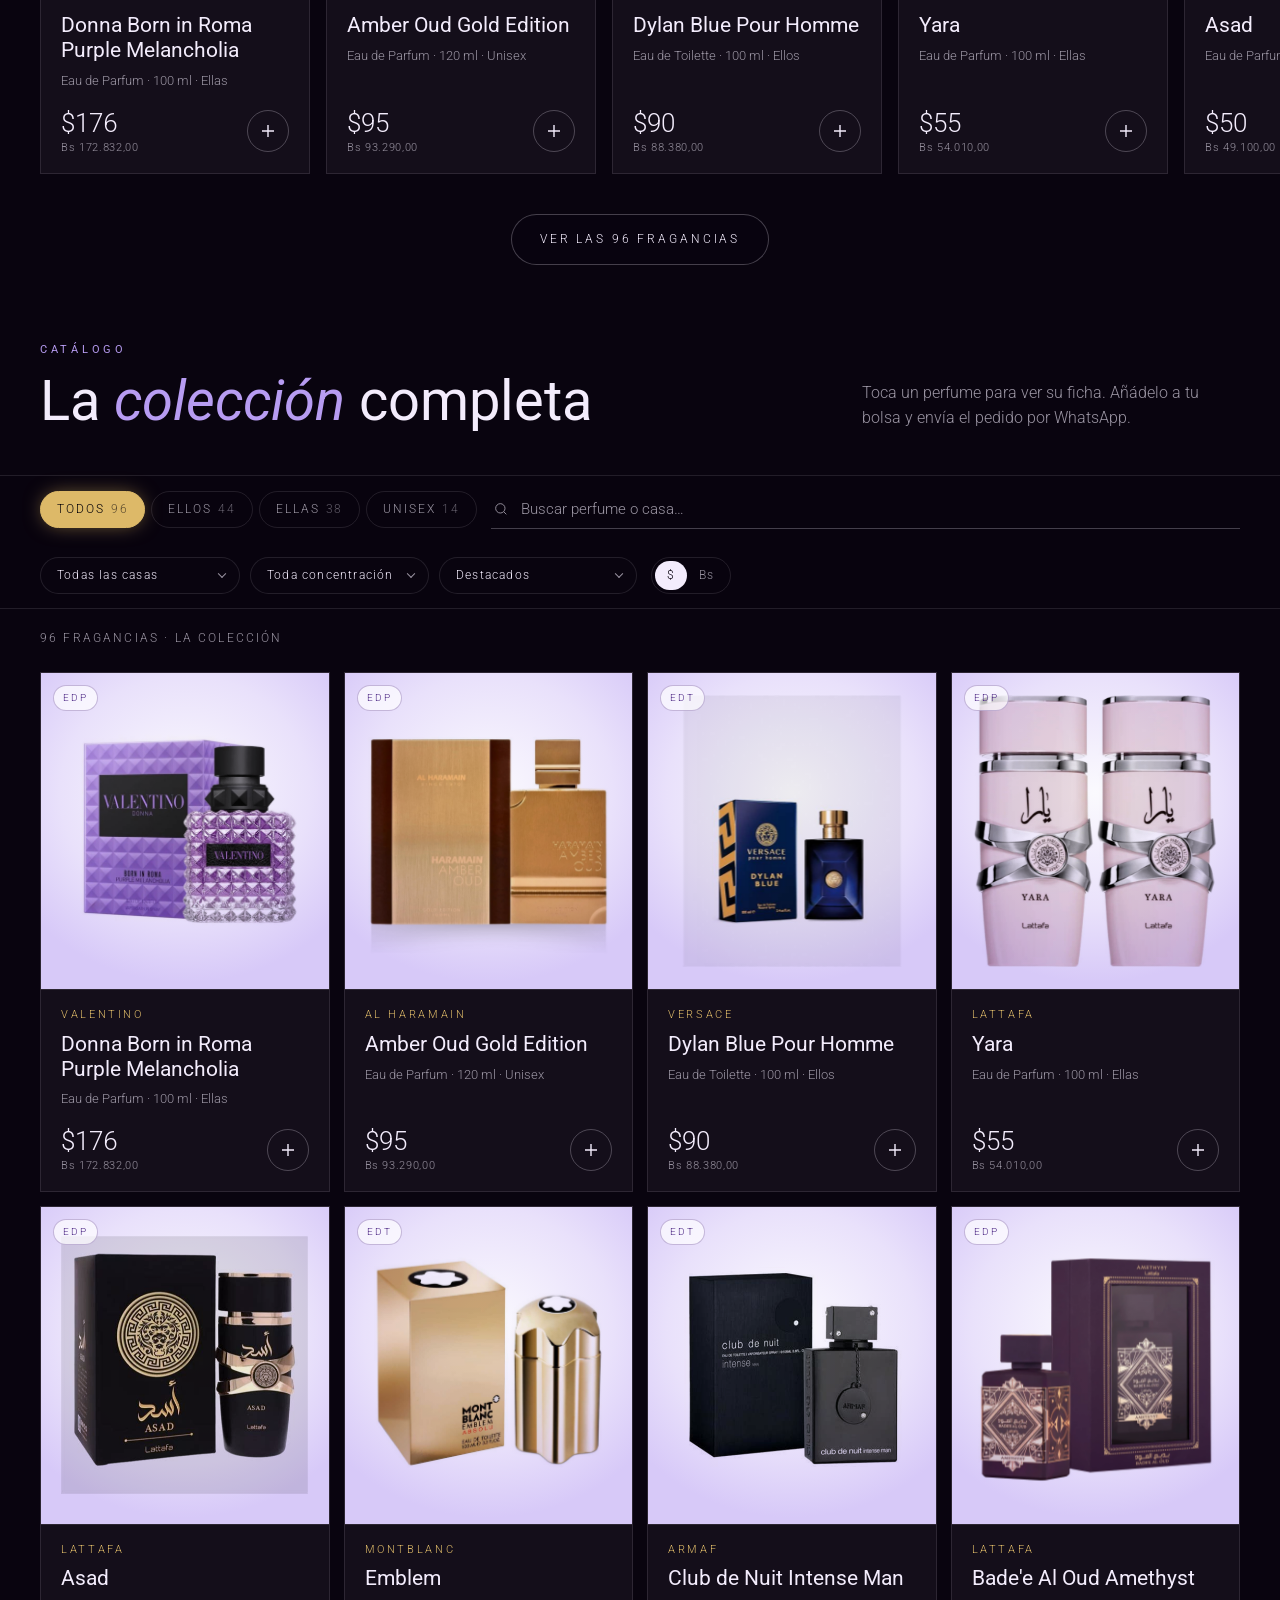
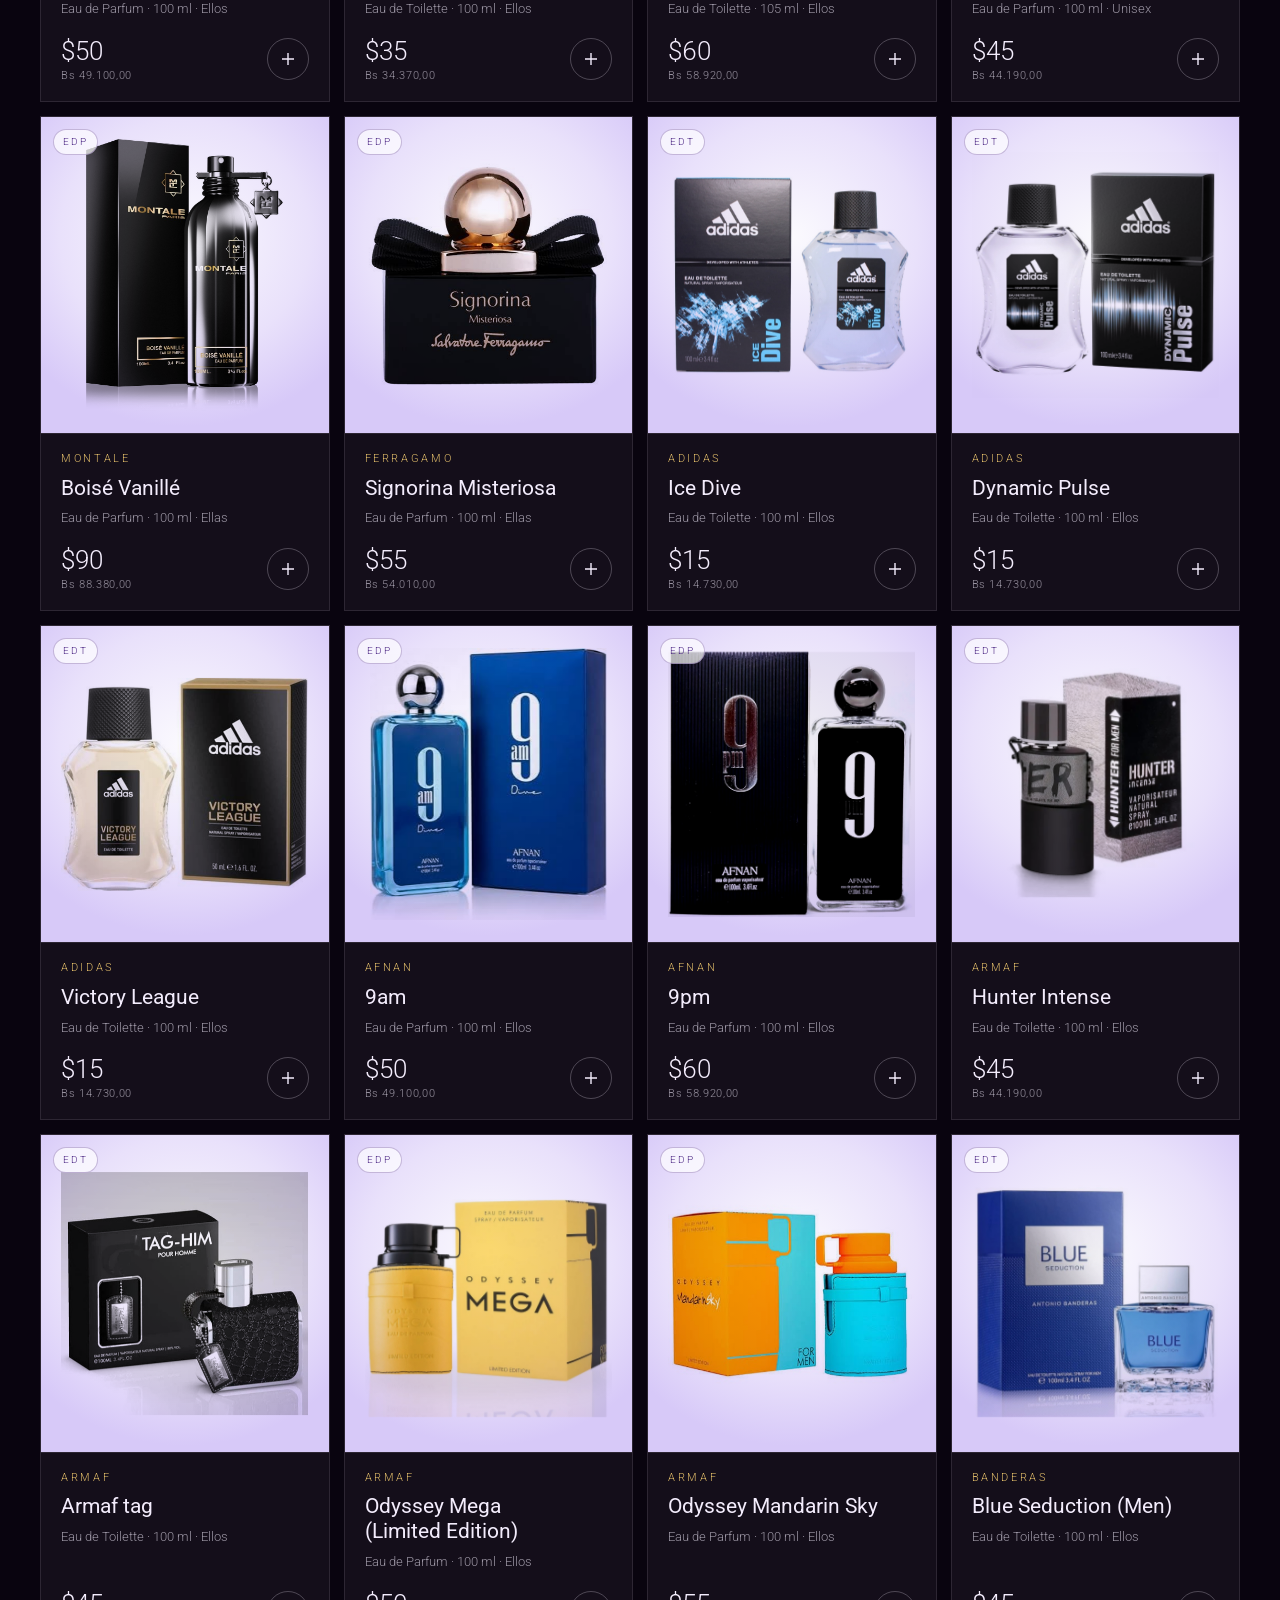
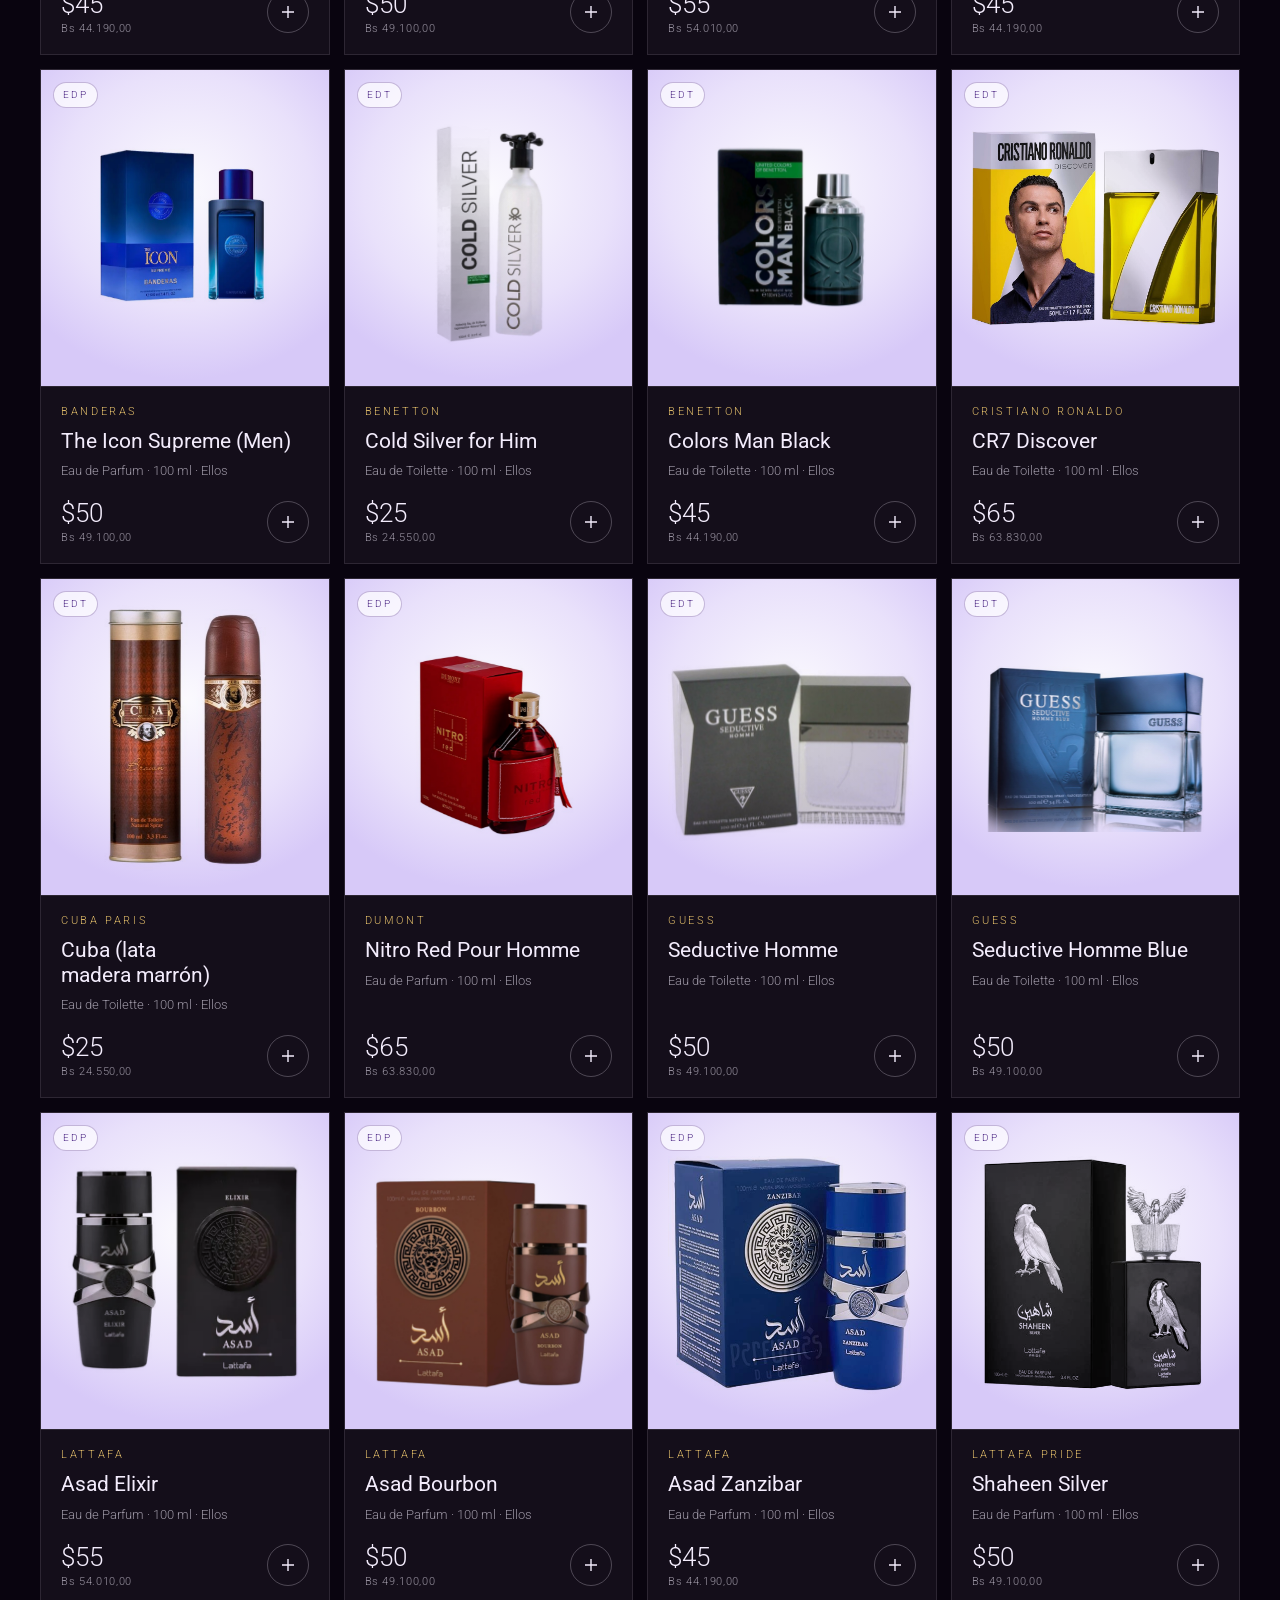
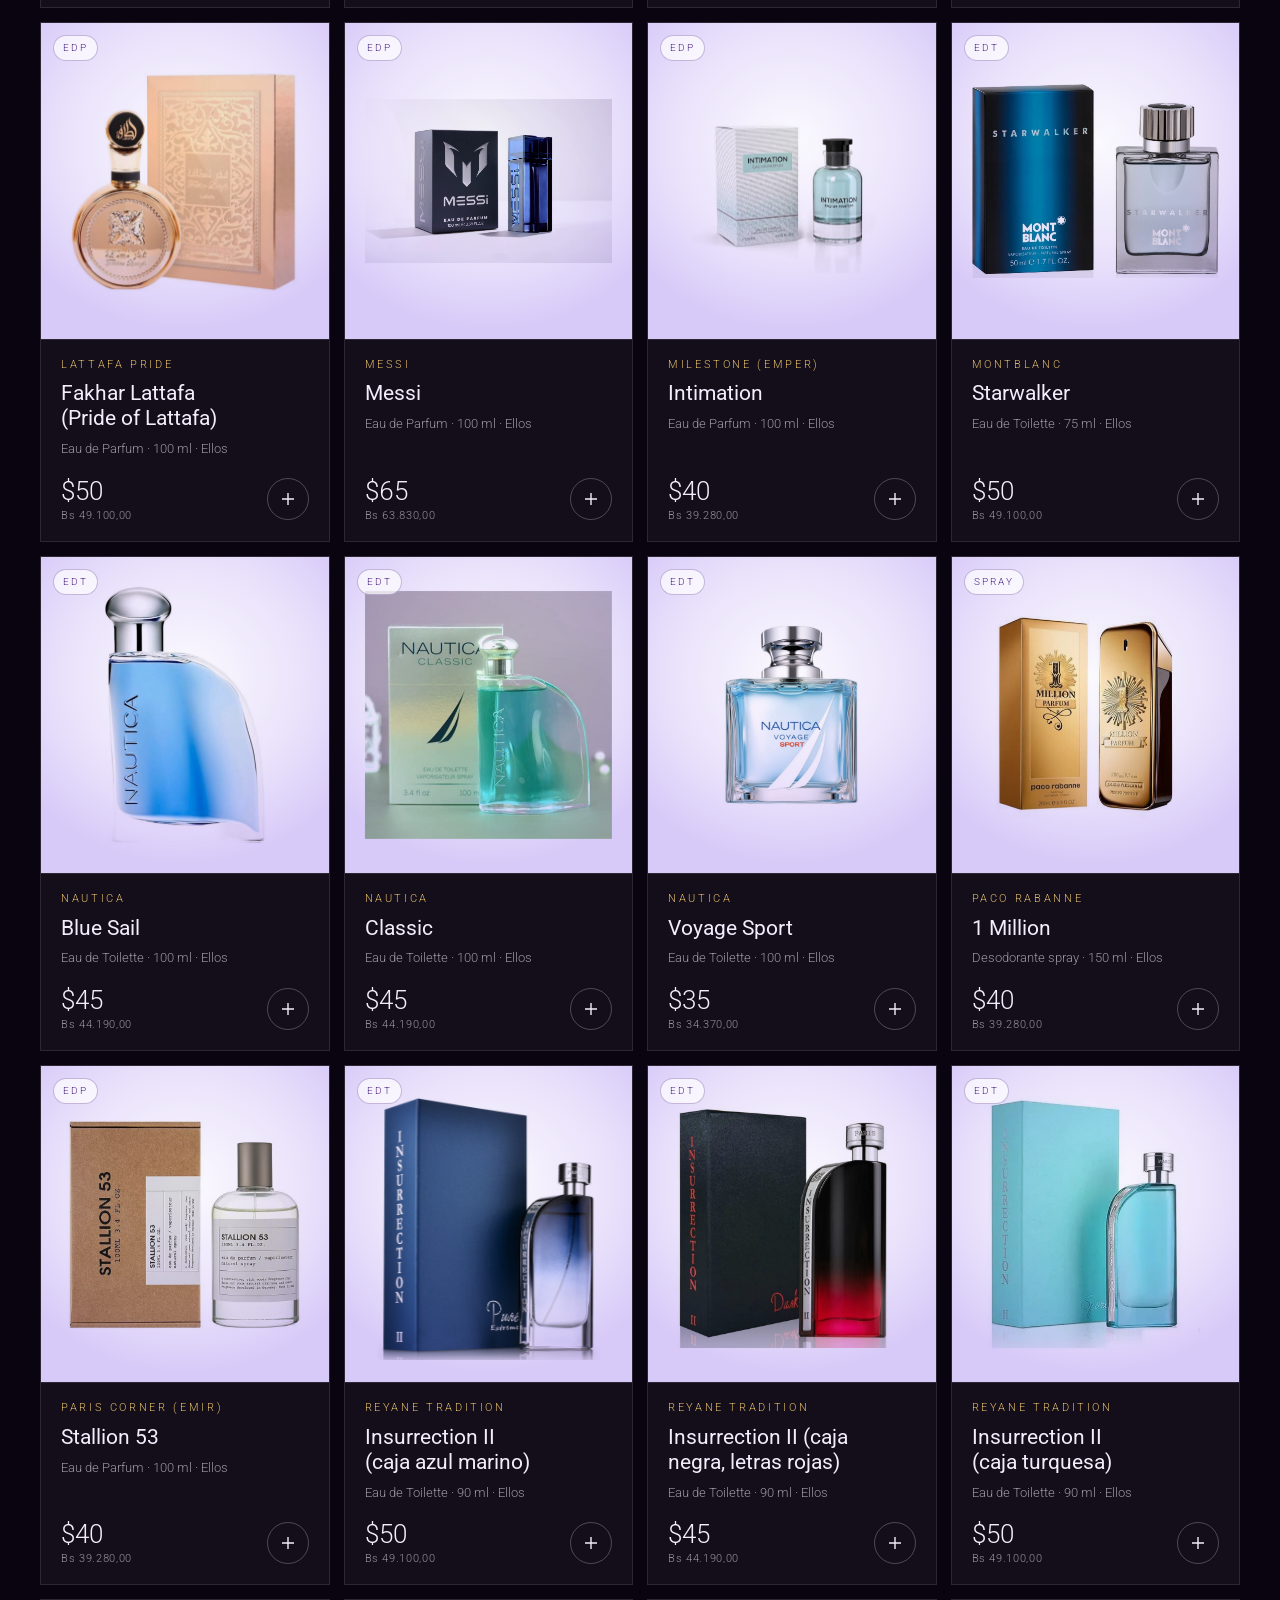
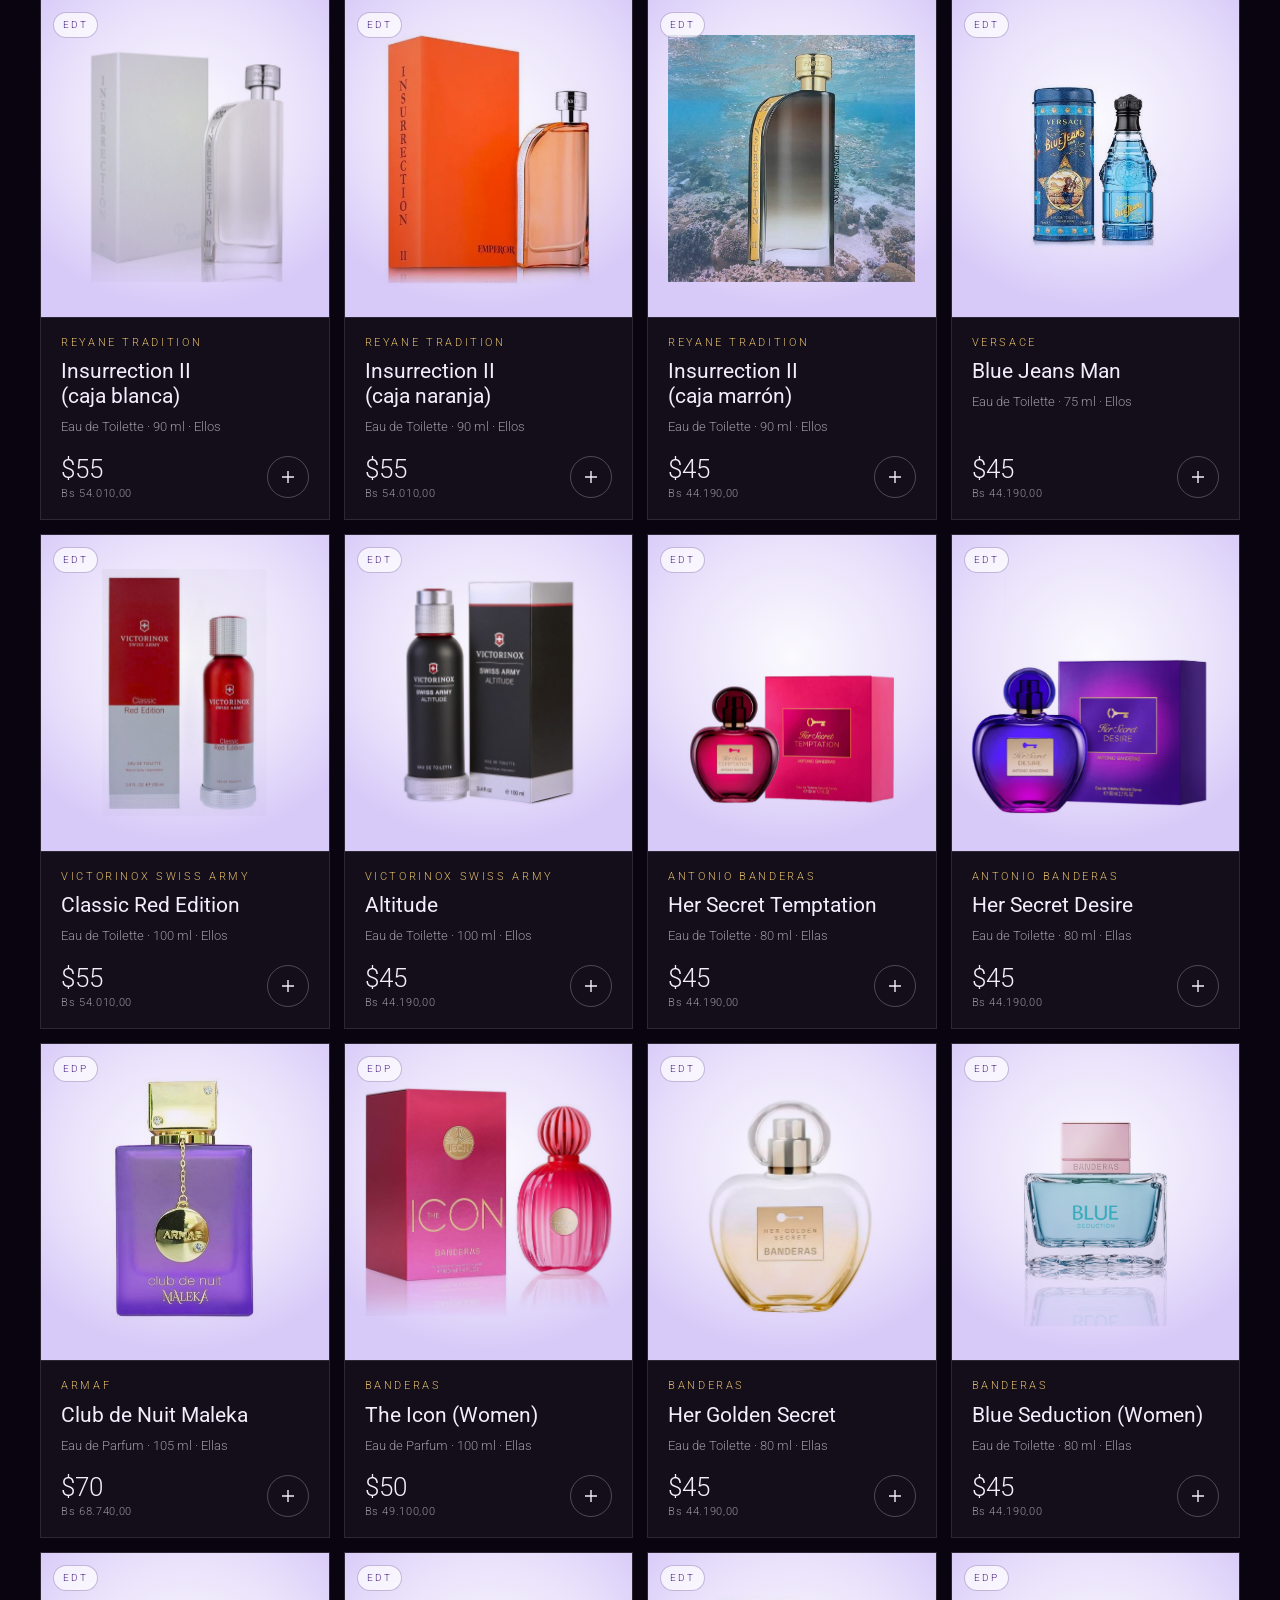
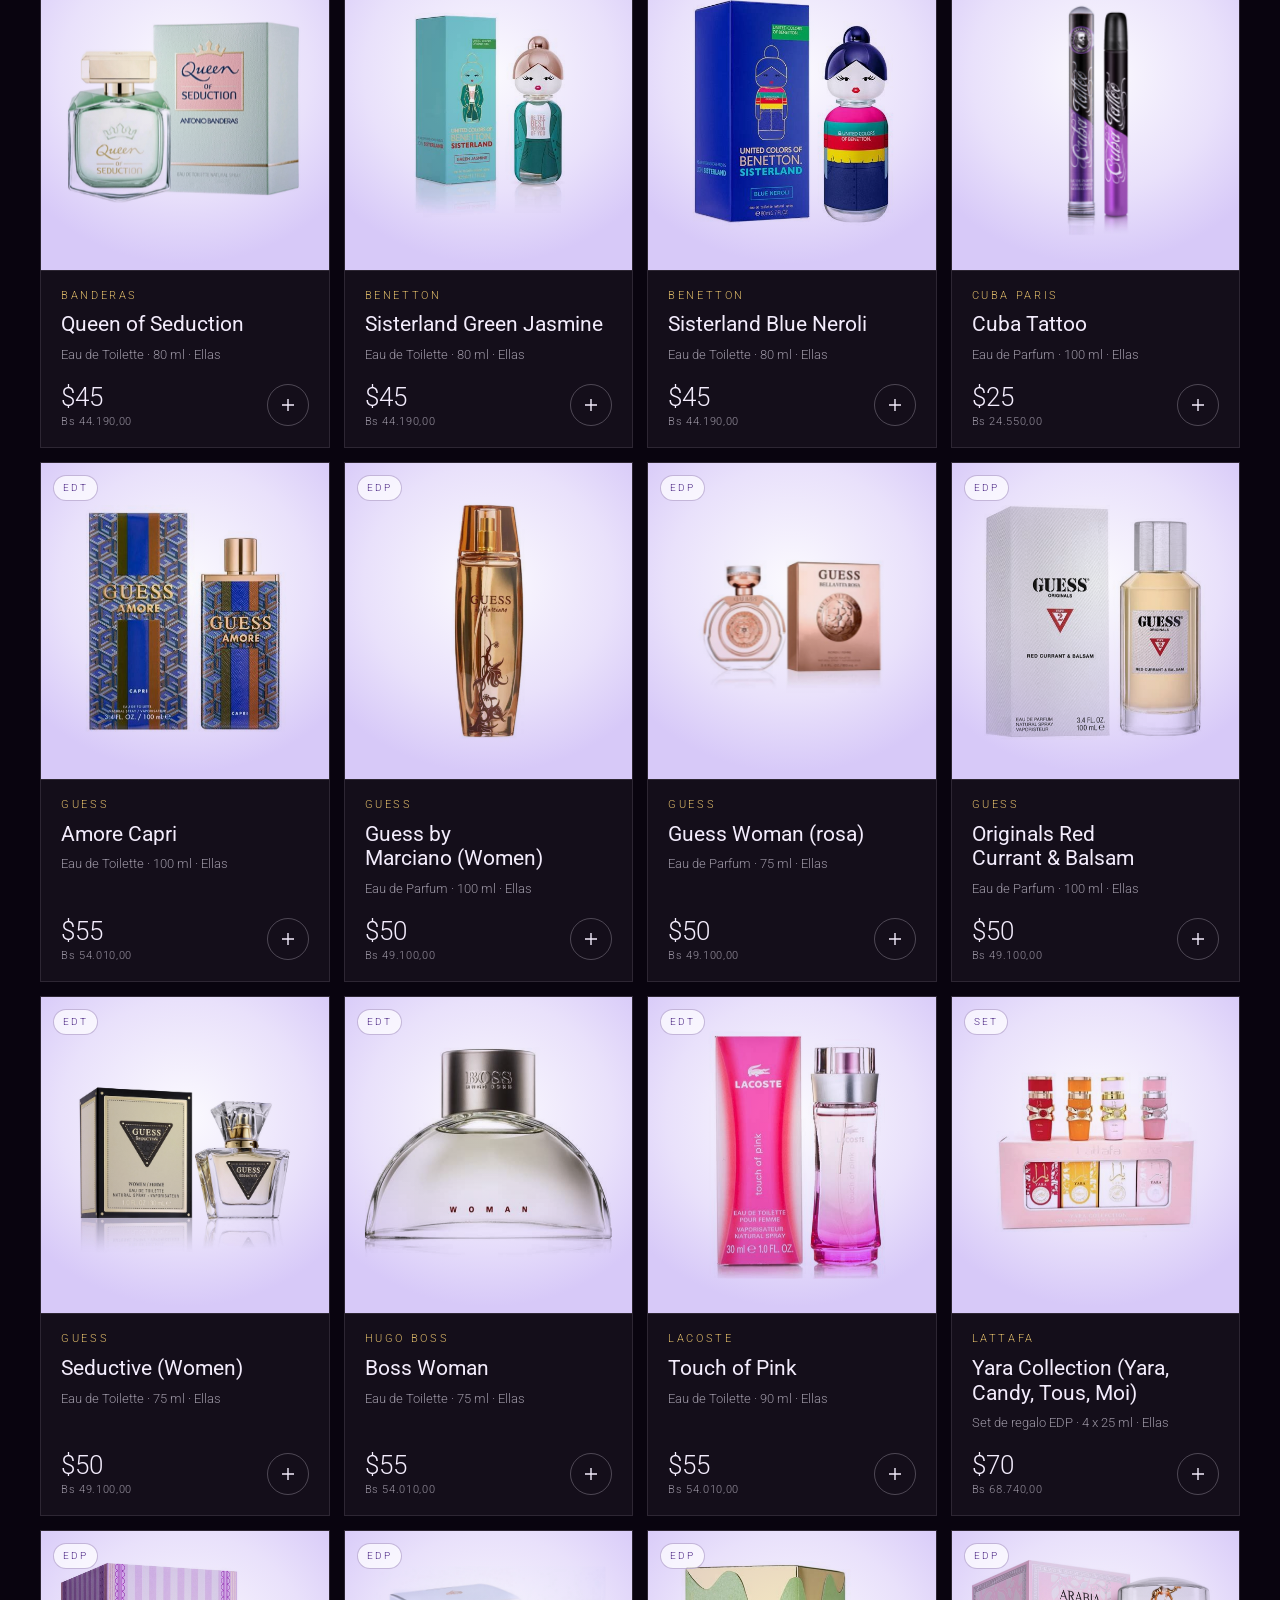
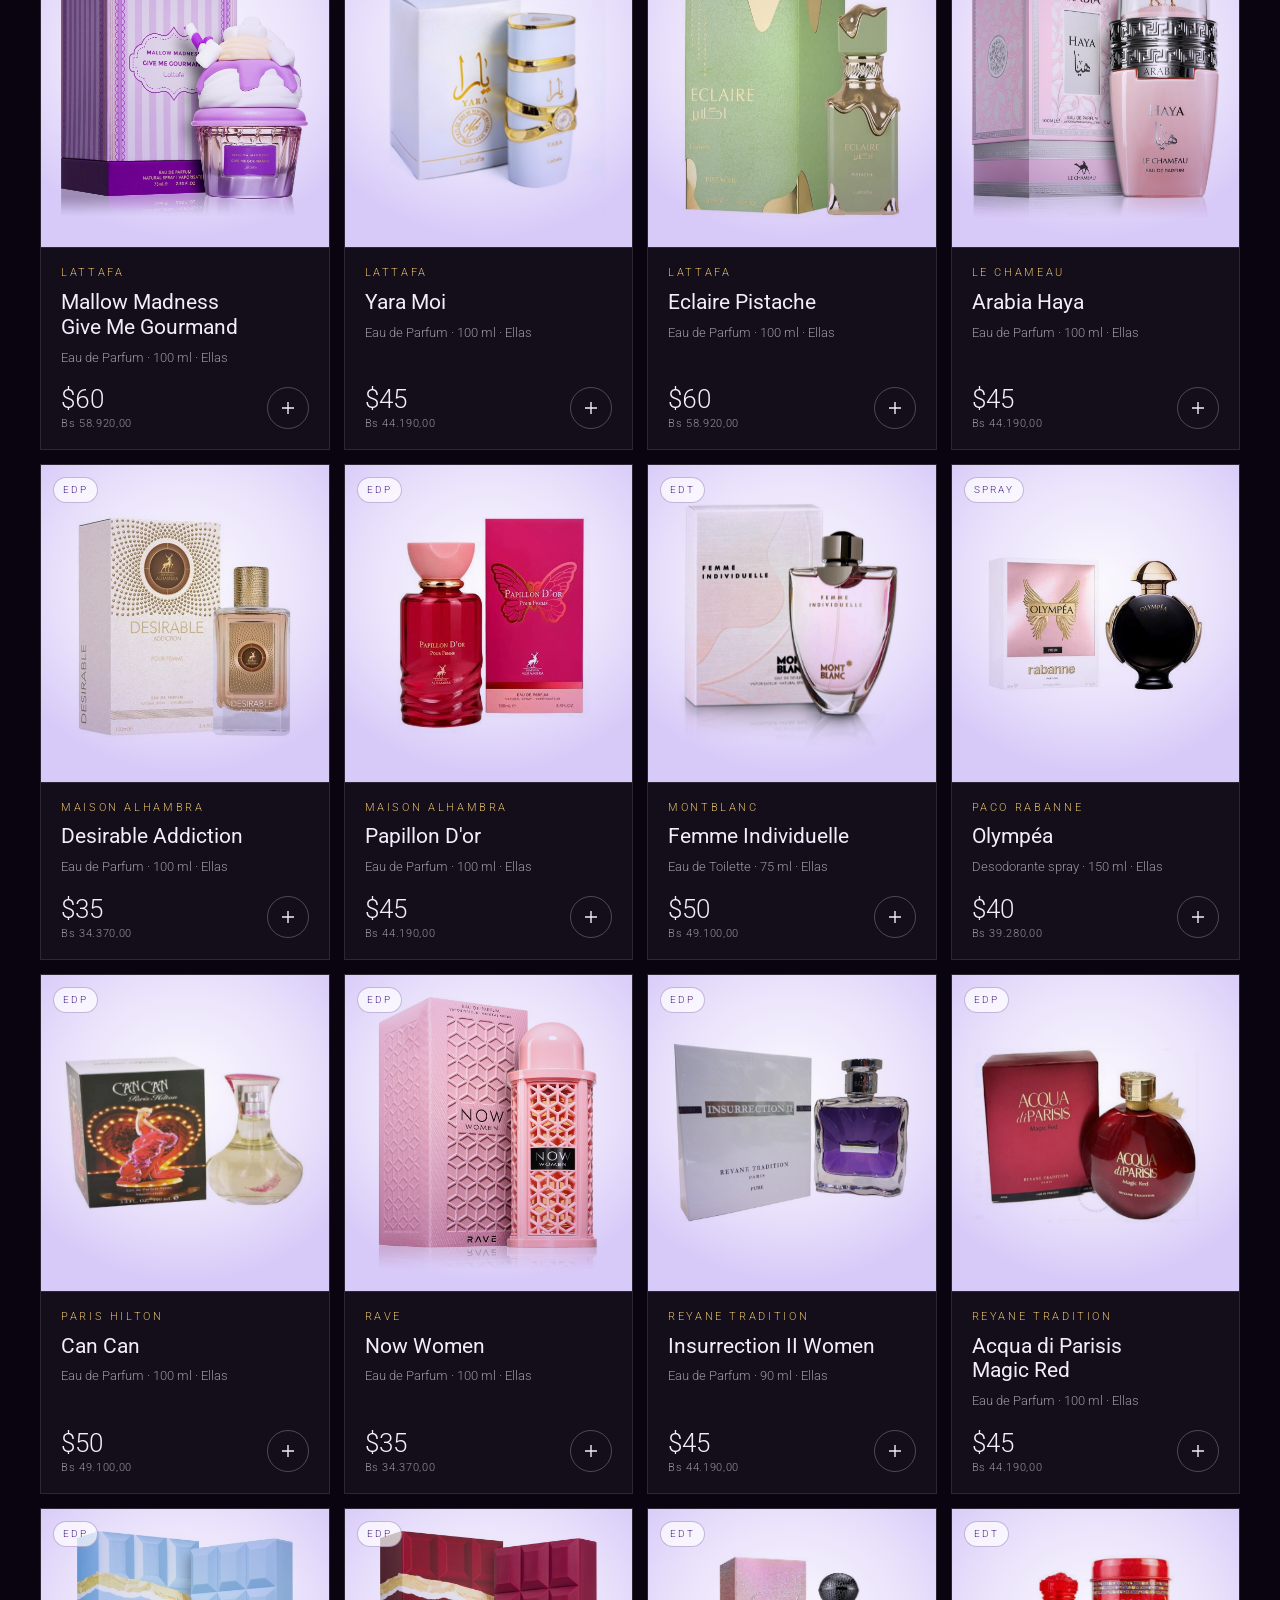
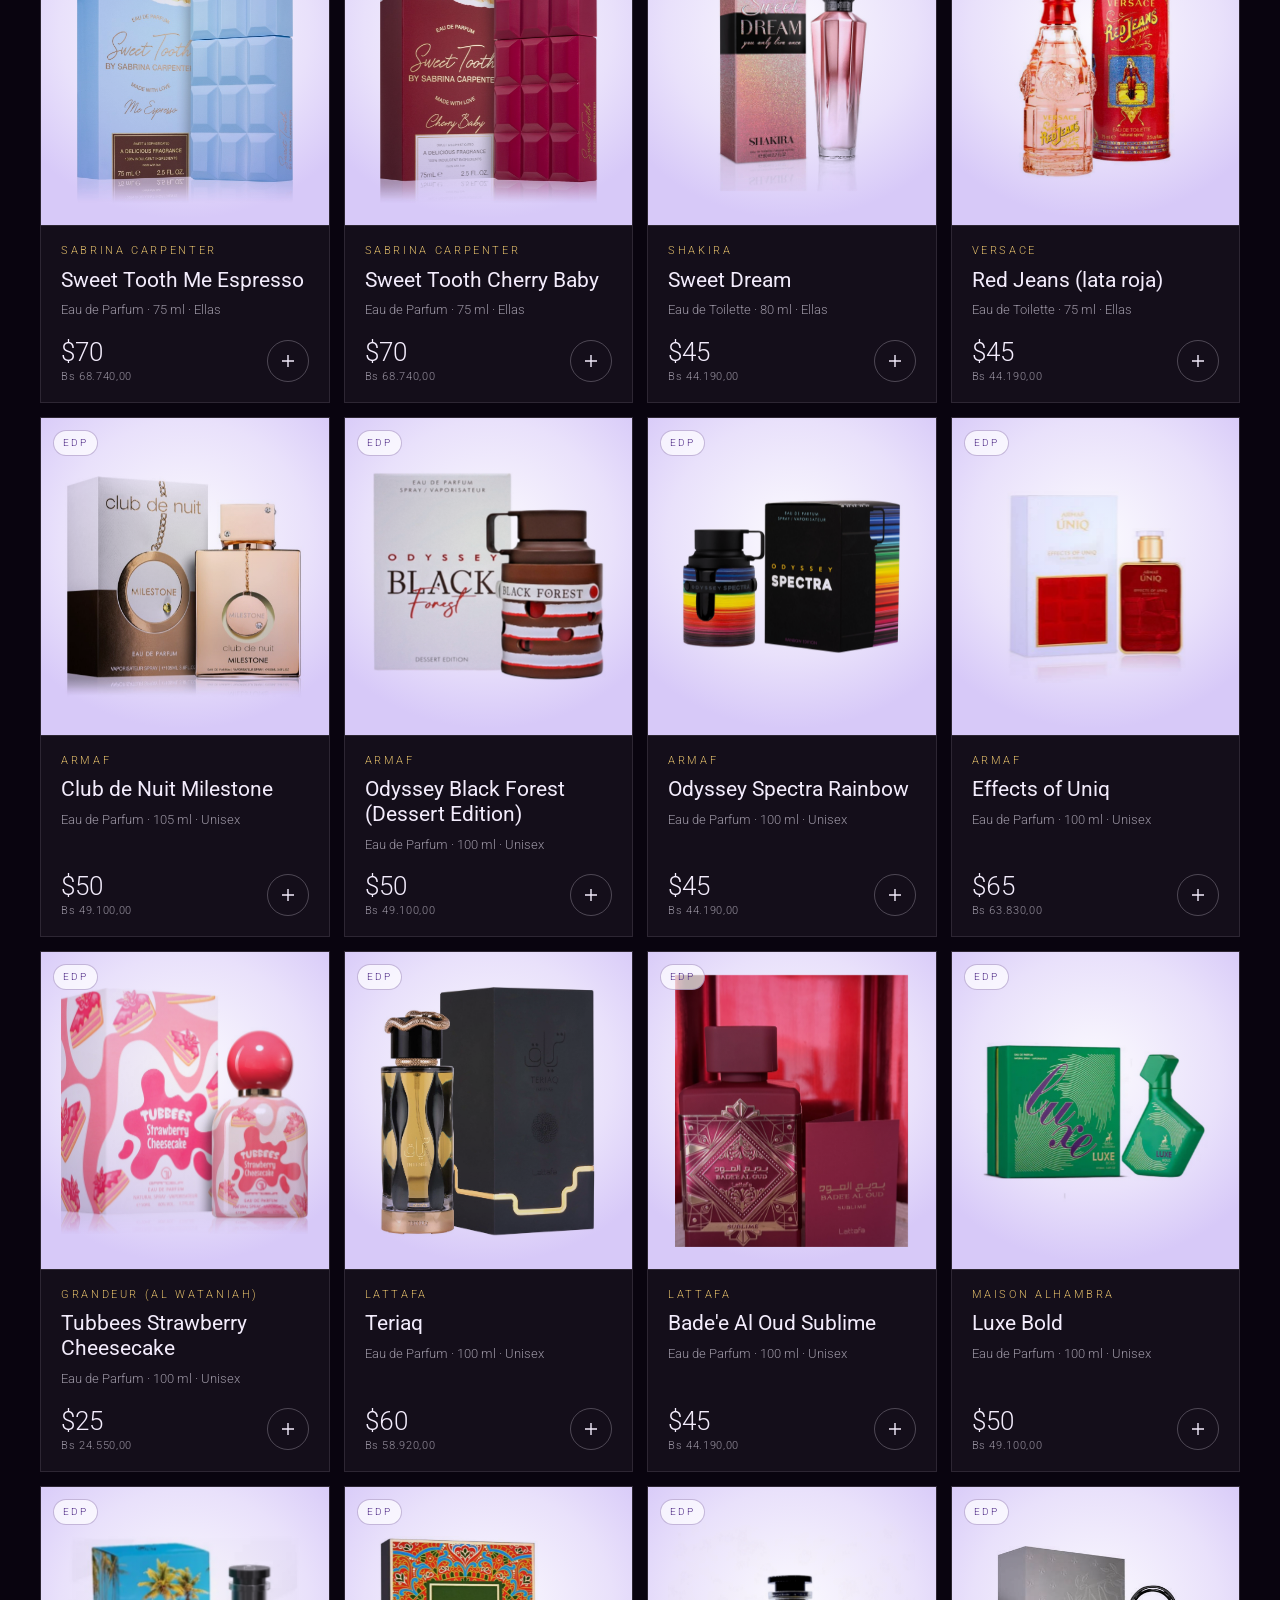
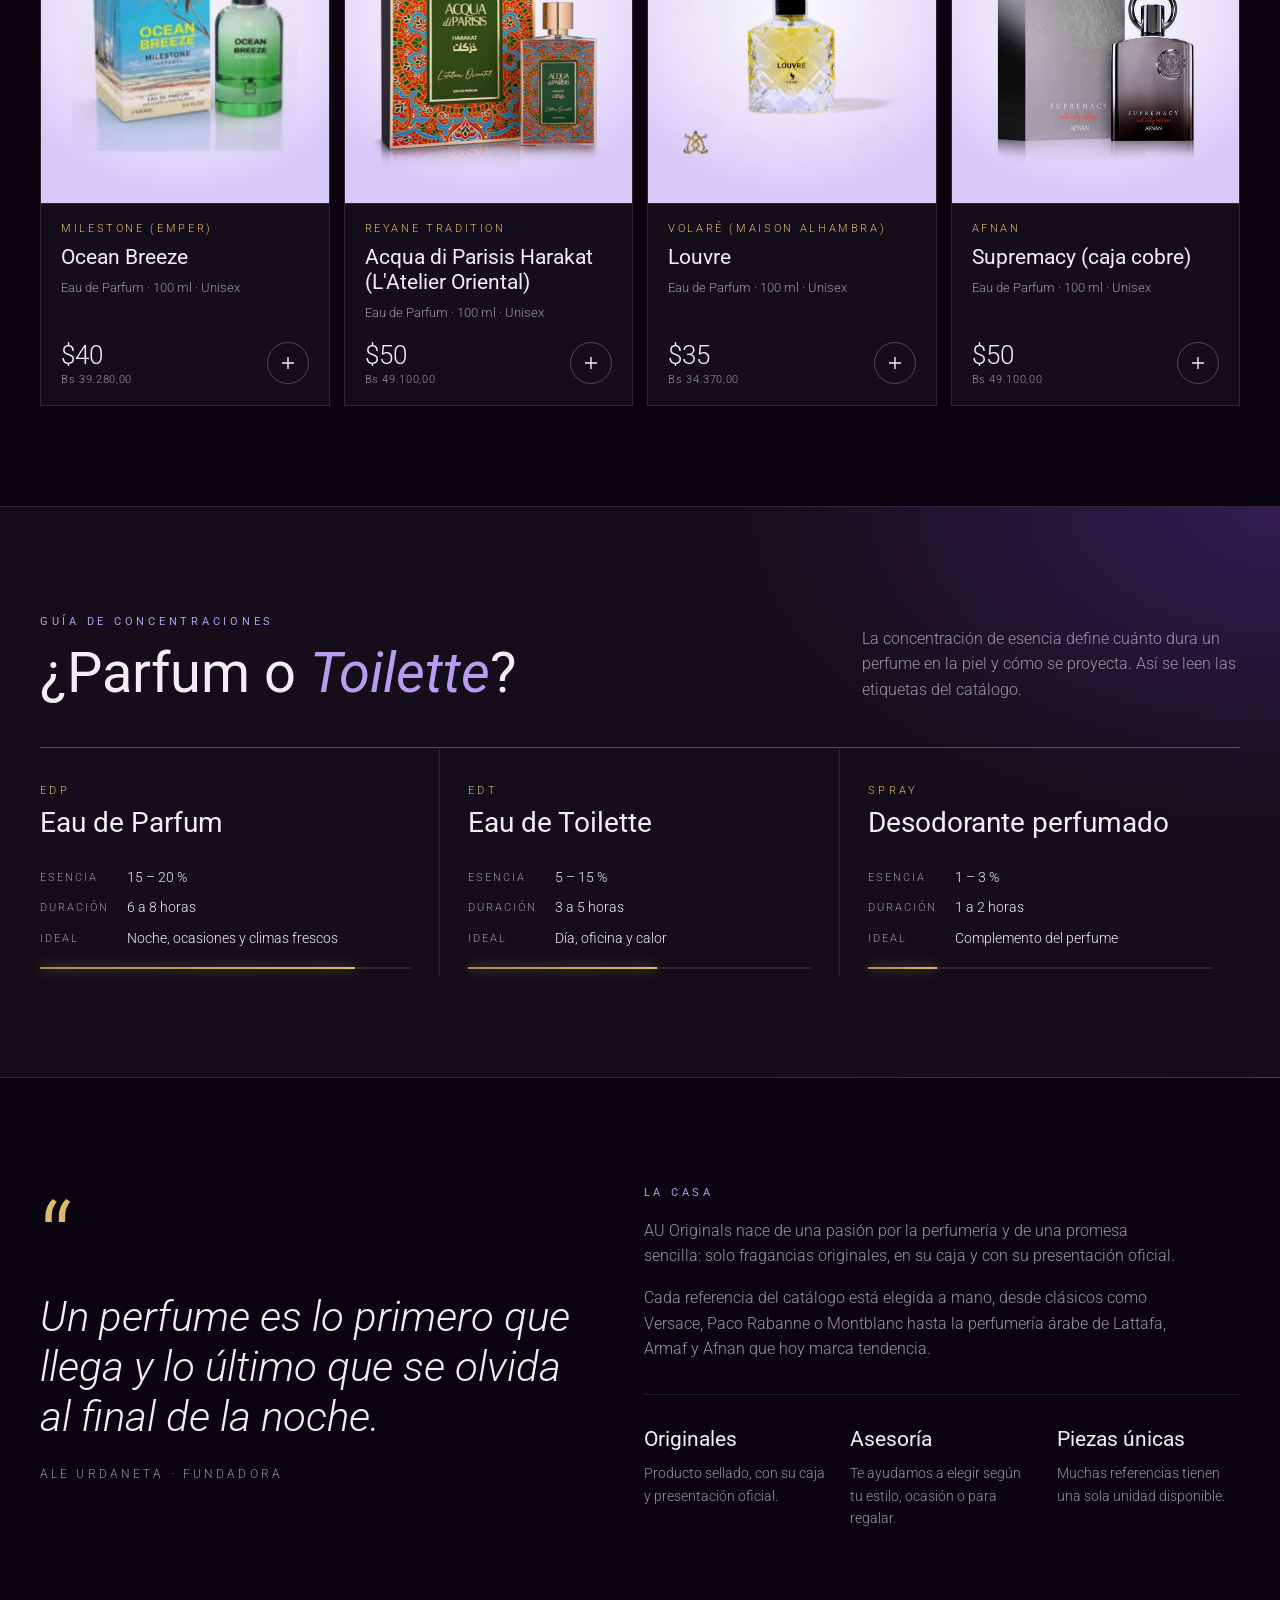
==== commit fca7eaaf: "Add files via upload" ====
--- a/index.html
+++ b/index.html
@@ -22,7 +22,7 @@
 <link rel="apple-touch-icon" href="icon-192.png">
 <link rel="preconnect" href="https://fonts.googleapis.com">
 <link rel="preconnect" href="https://fonts.gstatic.com" crossorigin>
-<link rel="stylesheet" href="css/styles.css?v=4.0">
+<link rel="stylesheet" href="css/styles.css?v=4.1">
 </head>
 <body>
 
@@ -313,6 +313,6 @@
 <script src="config.js?v=2.1"></script>
 <script src="catalogo.js?v=2.1"></script>
 <script src="js/frascos.js?v=2.1"></script>
-<script src="js/app.js?v=4.0"></script>
+<script src="js/app.js?v=4.1"></script>
 </body>
 </html>
--- a/css/styles.css
+++ b/css/styles.css
@@ -380,7 +380,7 @@
    v3 · Violeta: logo y detalles tomados del Instagram
    ========================================================= */
 .marca{flex-direction:row;gap:12px;align-items:center}
-.logo-mark{display:inline-block;background:var(--gold);-webkit-mask:url(../images/logo.svg) center/contain no-repeat;mask:url(../images/logo.svg) center/contain no-repeat}
+.logo-mark{display:inline-block;background:var(--gold);-webkit-mask:var(--logo-img,url(../images/logos/emblema.svg)) center/contain no-repeat;mask:var(--logo-img,url(../images/logos/emblema.svg)) center/contain no-repeat}
 .marca-logo{width:34px;height:37px;flex:none;filter:drop-shadow(0 0 12px rgba(var(--second-rgb),.6))}
 .marca-txt{display:flex;flex-direction:column;align-items:flex-start;line-height:1}
 .marca-txt .marca-au{padding-left:0}
@@ -460,3 +460,8 @@
 
 /* Elementos que se pueden ocultar desde el panel admin */
 html[data-ocultar~="carrusel"] #destacados,html[data-ocultar~="casas"] .casas,html[data-ocultar~="datos"] .hero-datos{display:none}
+
+/* logo elegido: los redondos necesitan más tamaño en la portada */
+html[data-logo="circulo"] .sello-logo{width:52%;aspect-ratio:1}
+html[data-logo="monograma"] .sello-logo{width:44%;aspect-ratio:1}
+html[data-logo="emblema"] .sello-logo{width:40%}
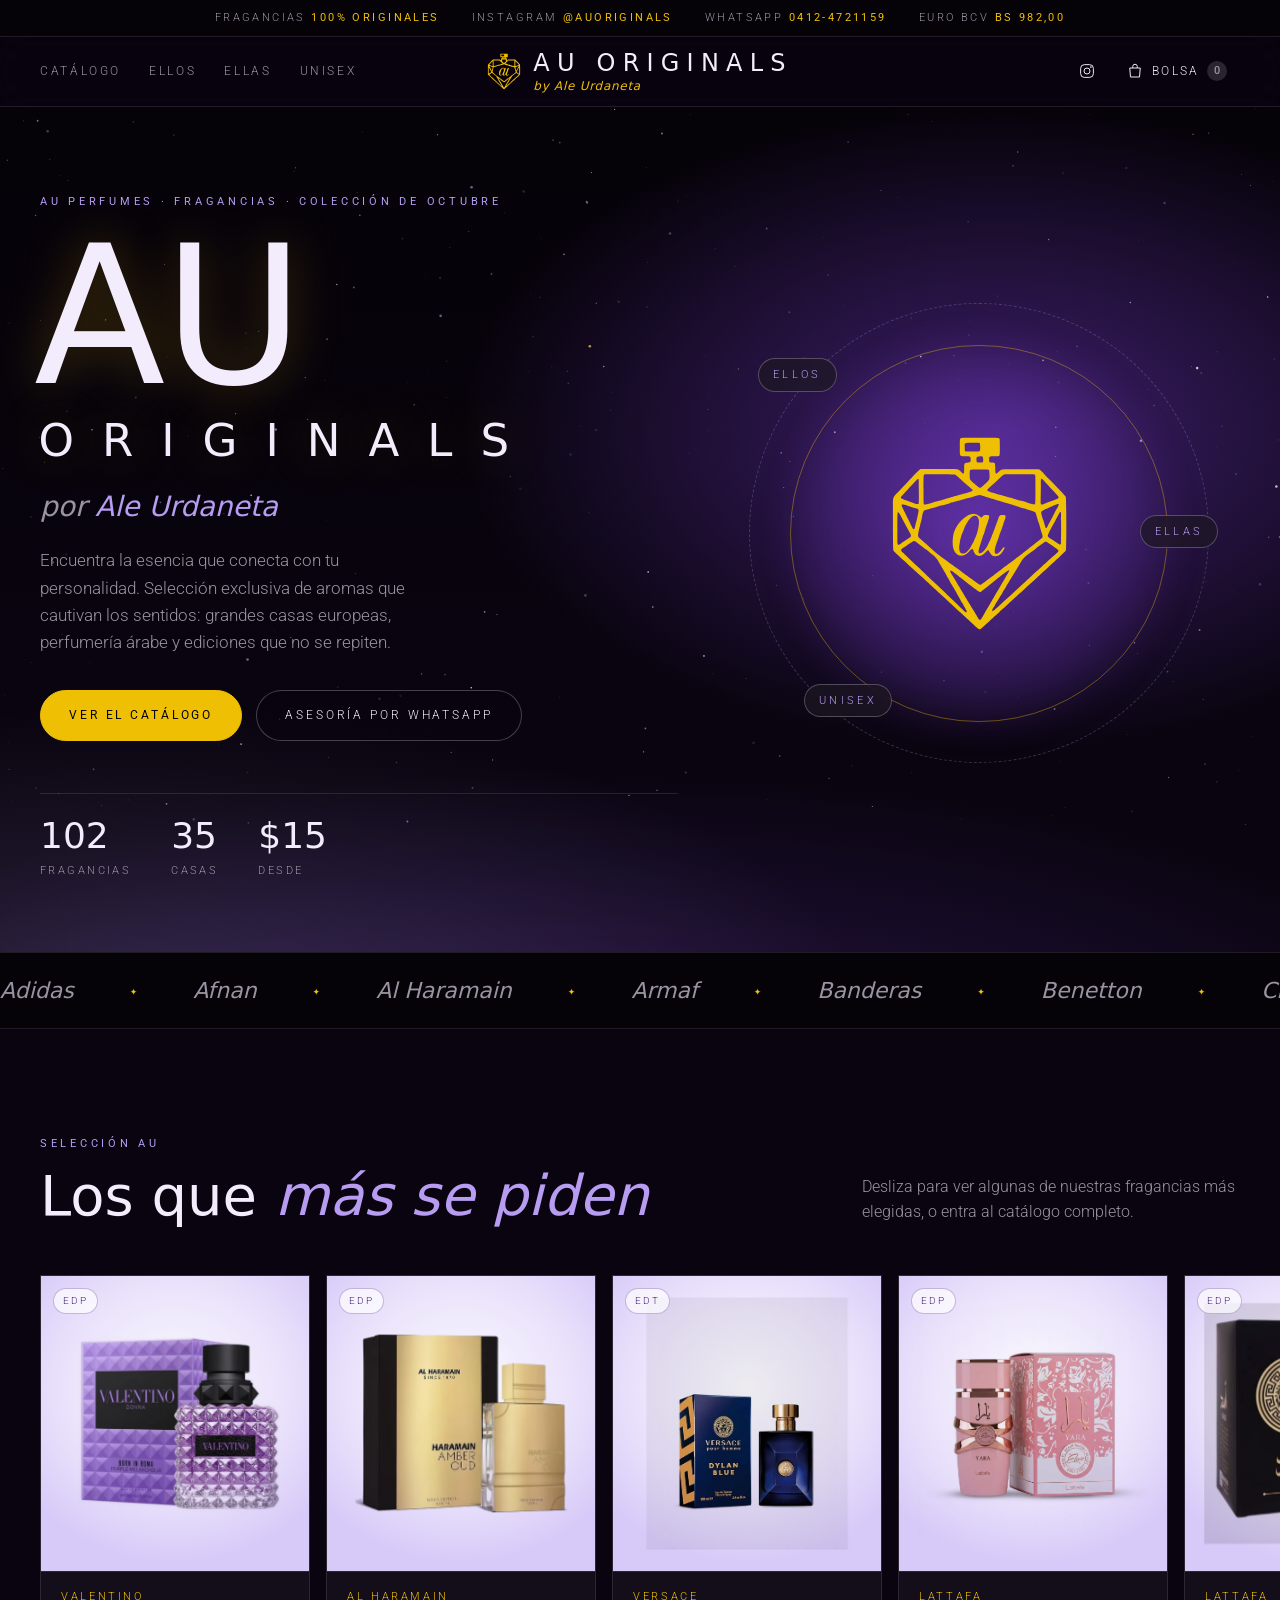
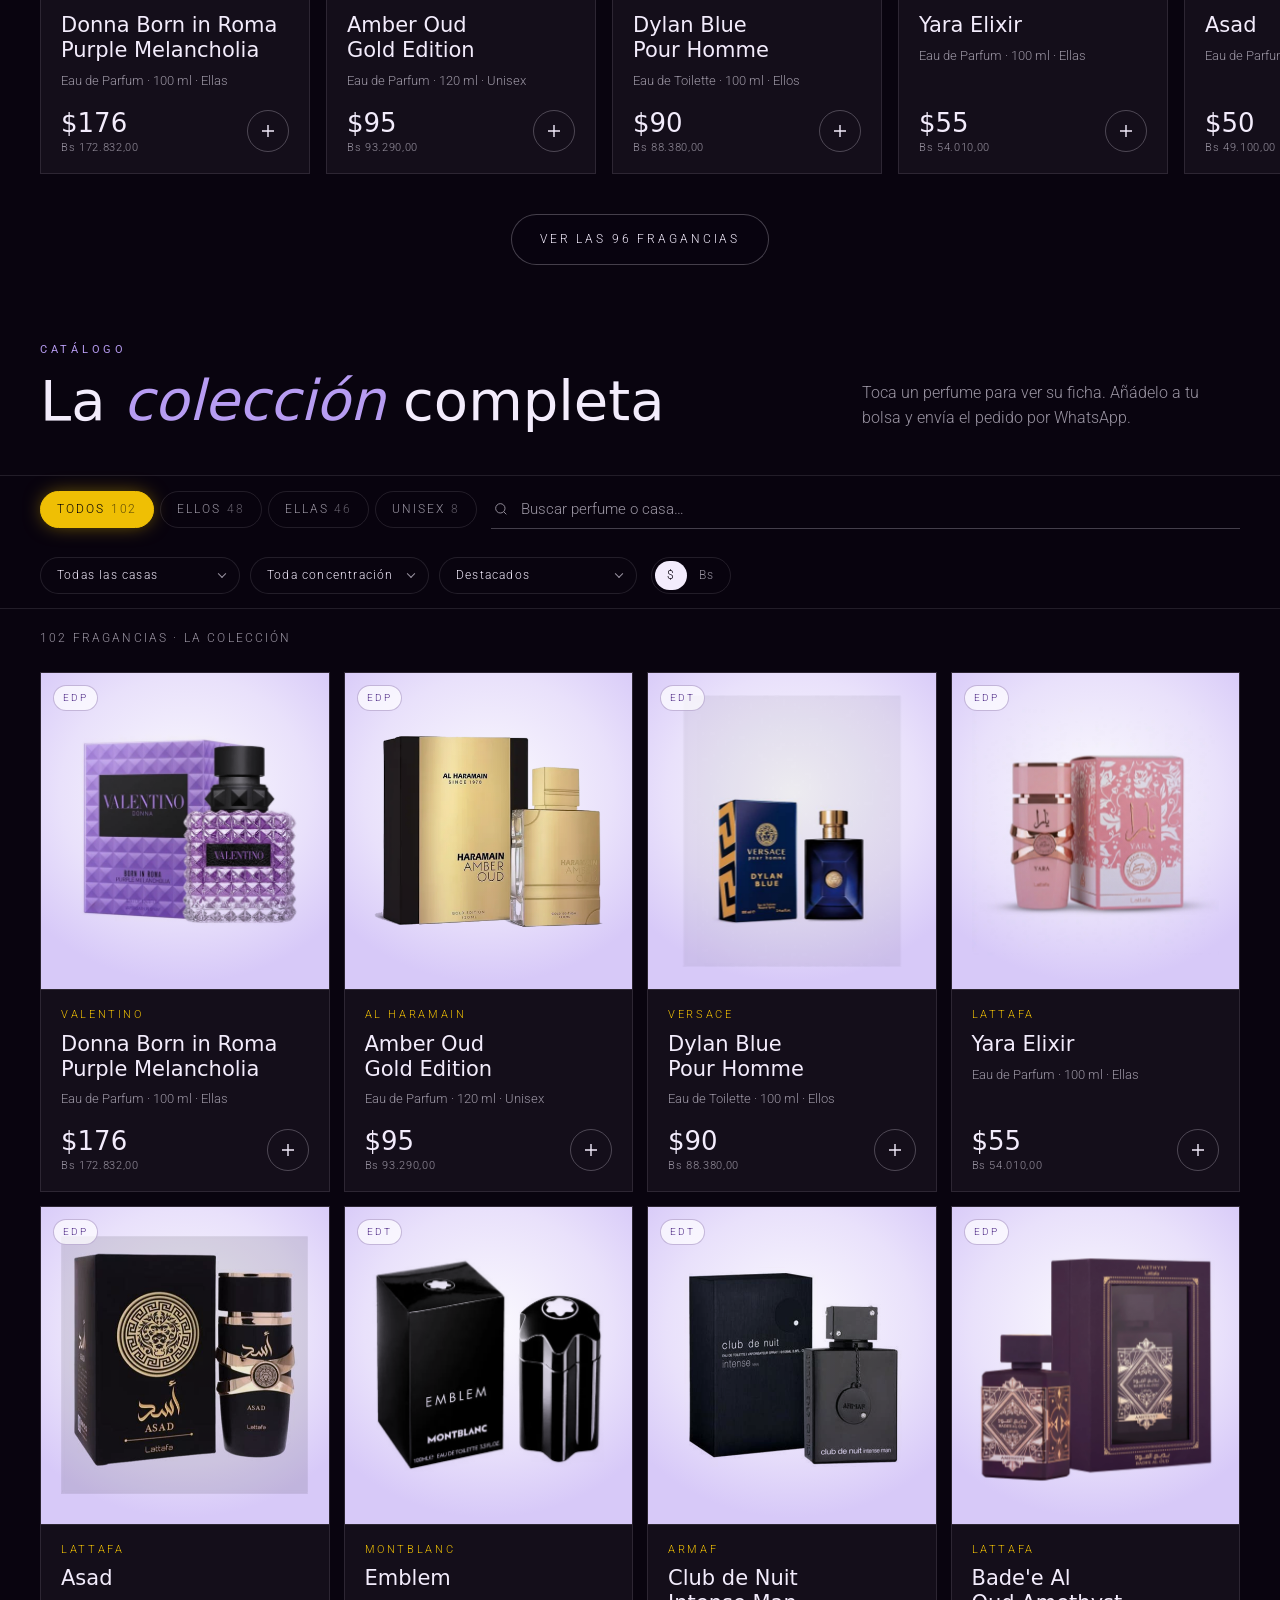
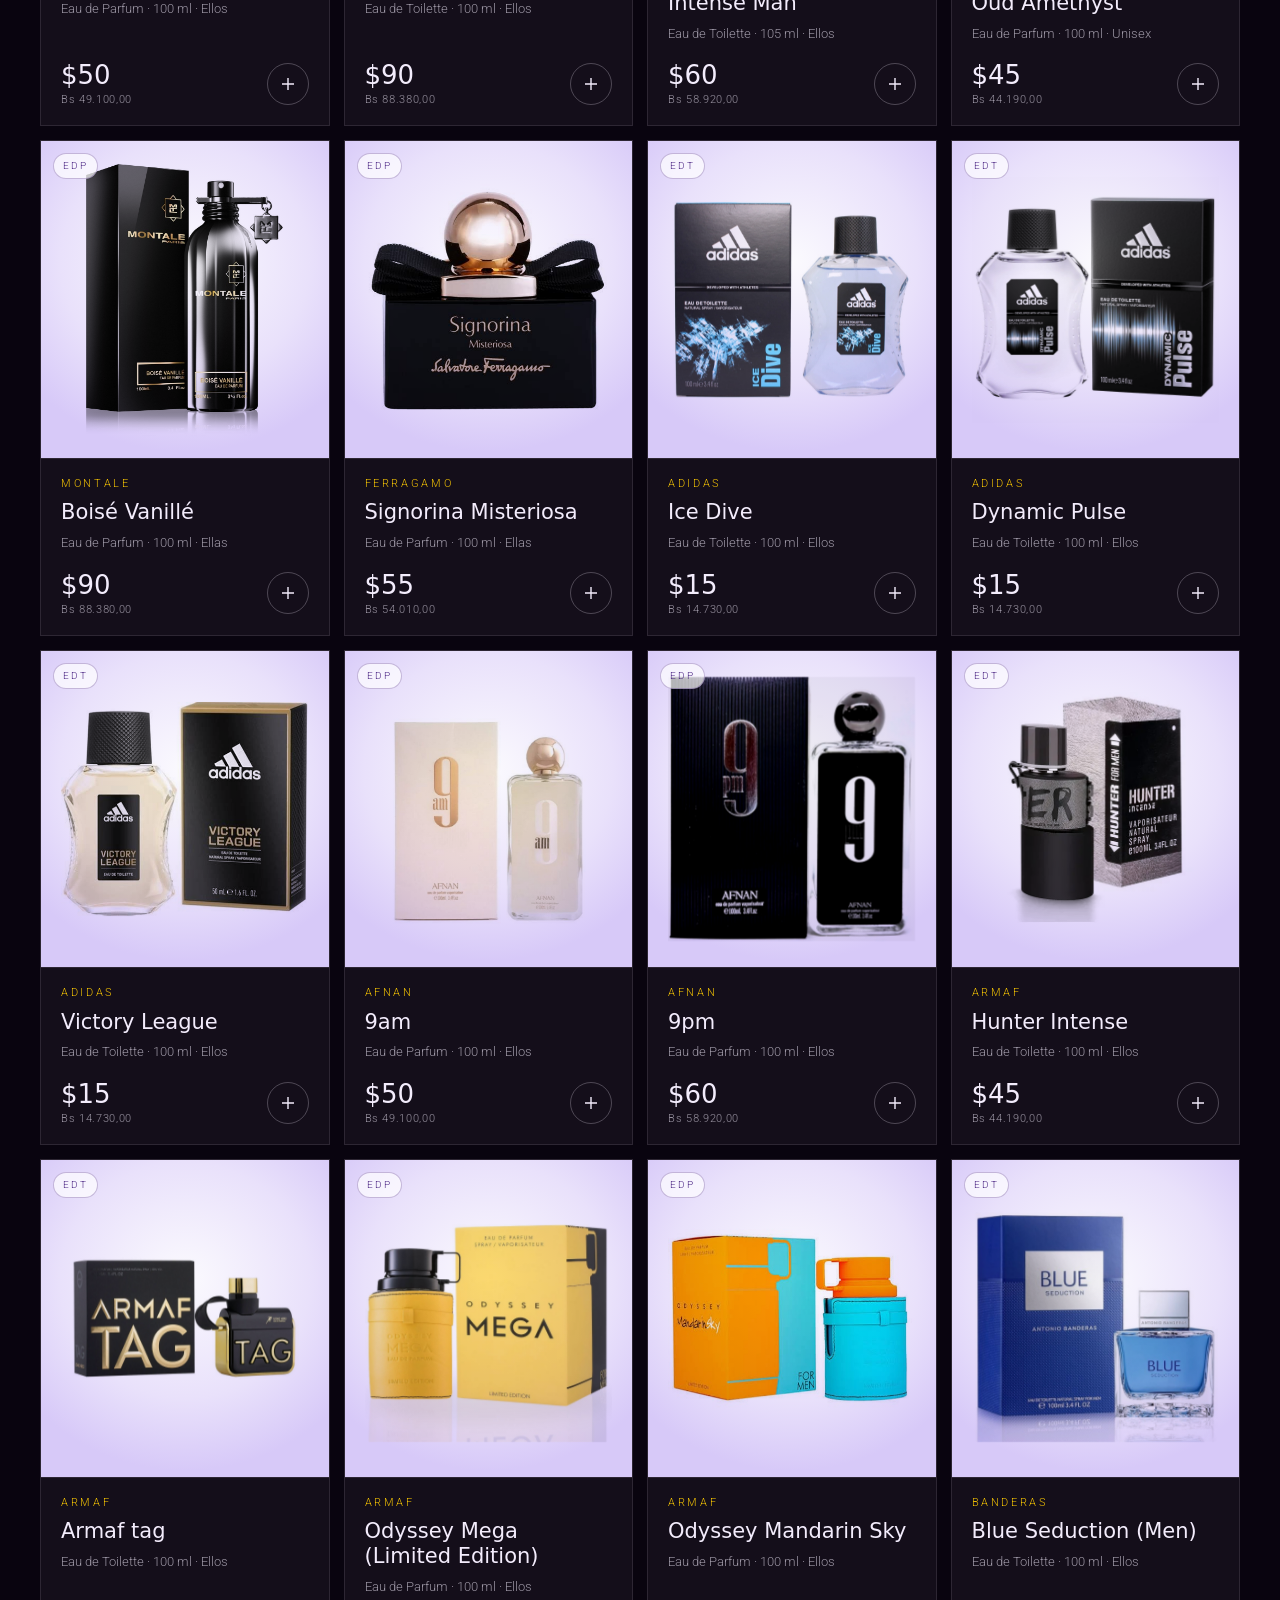
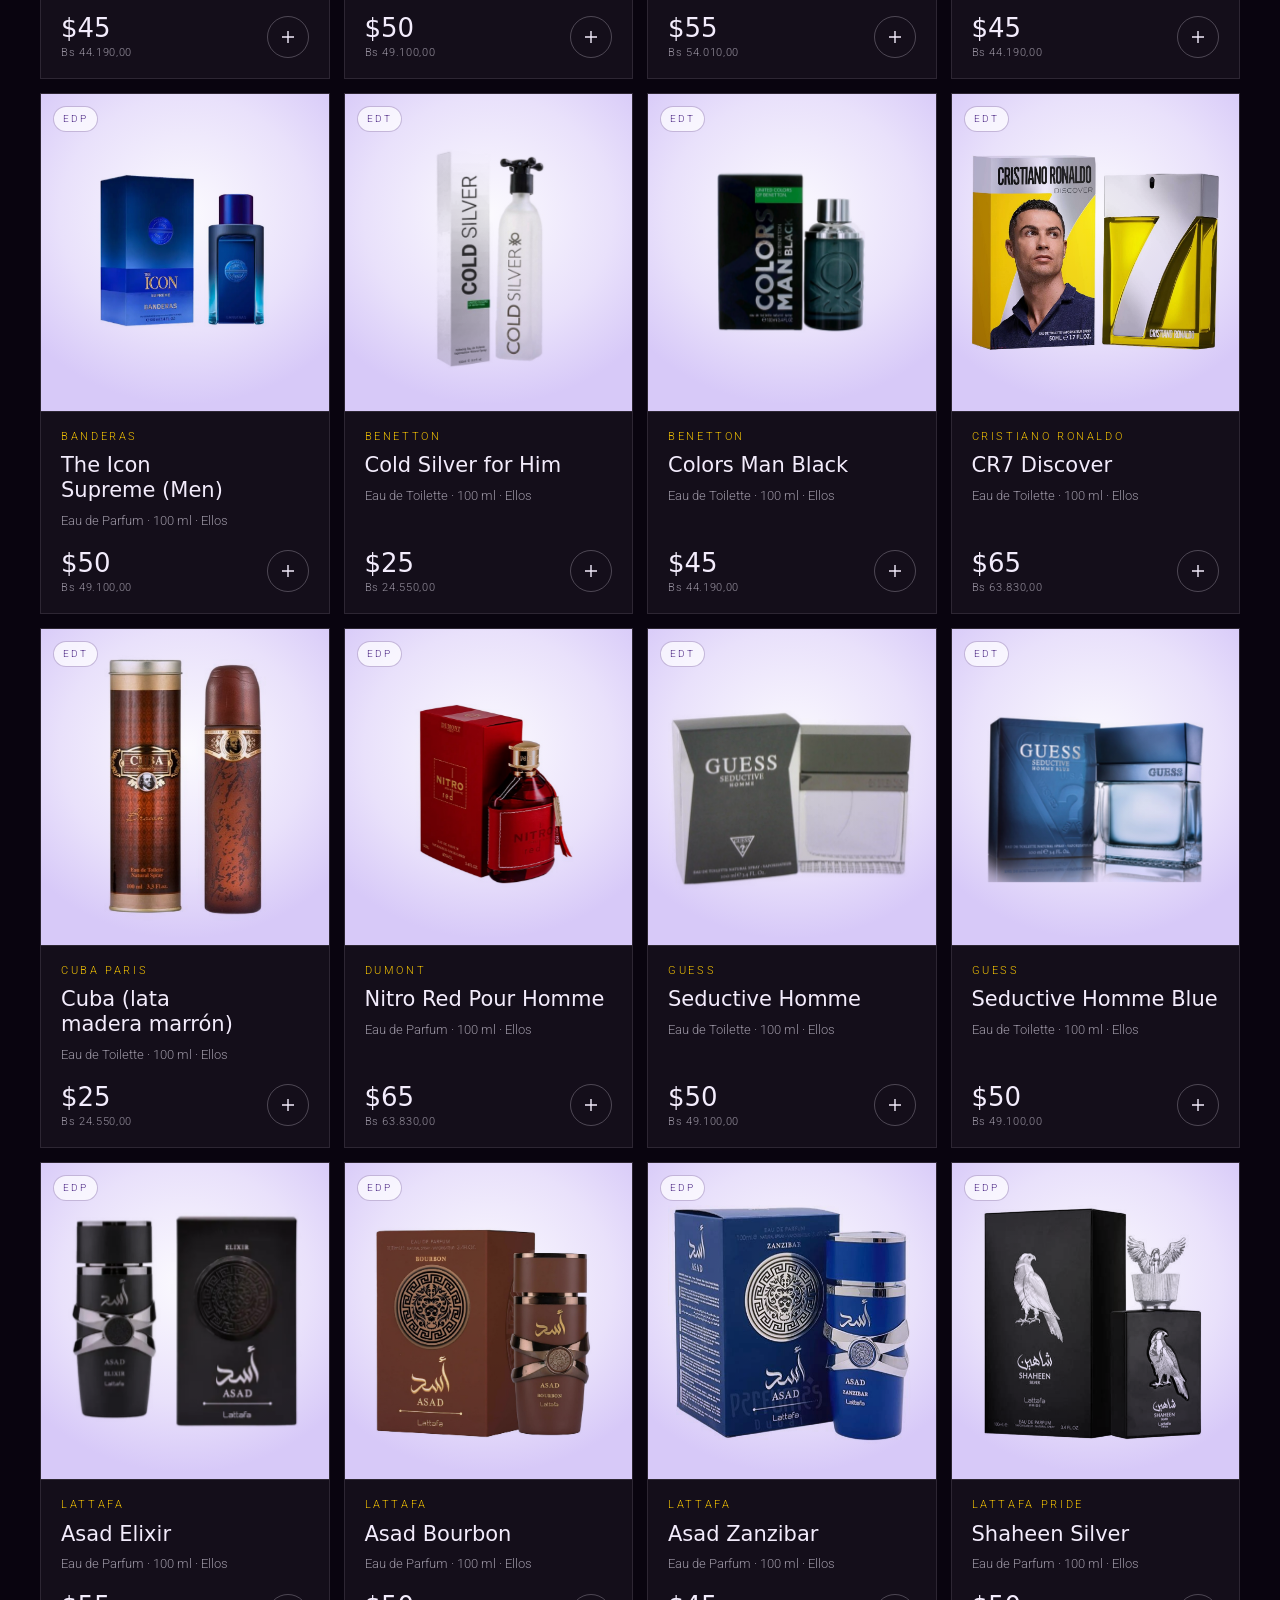
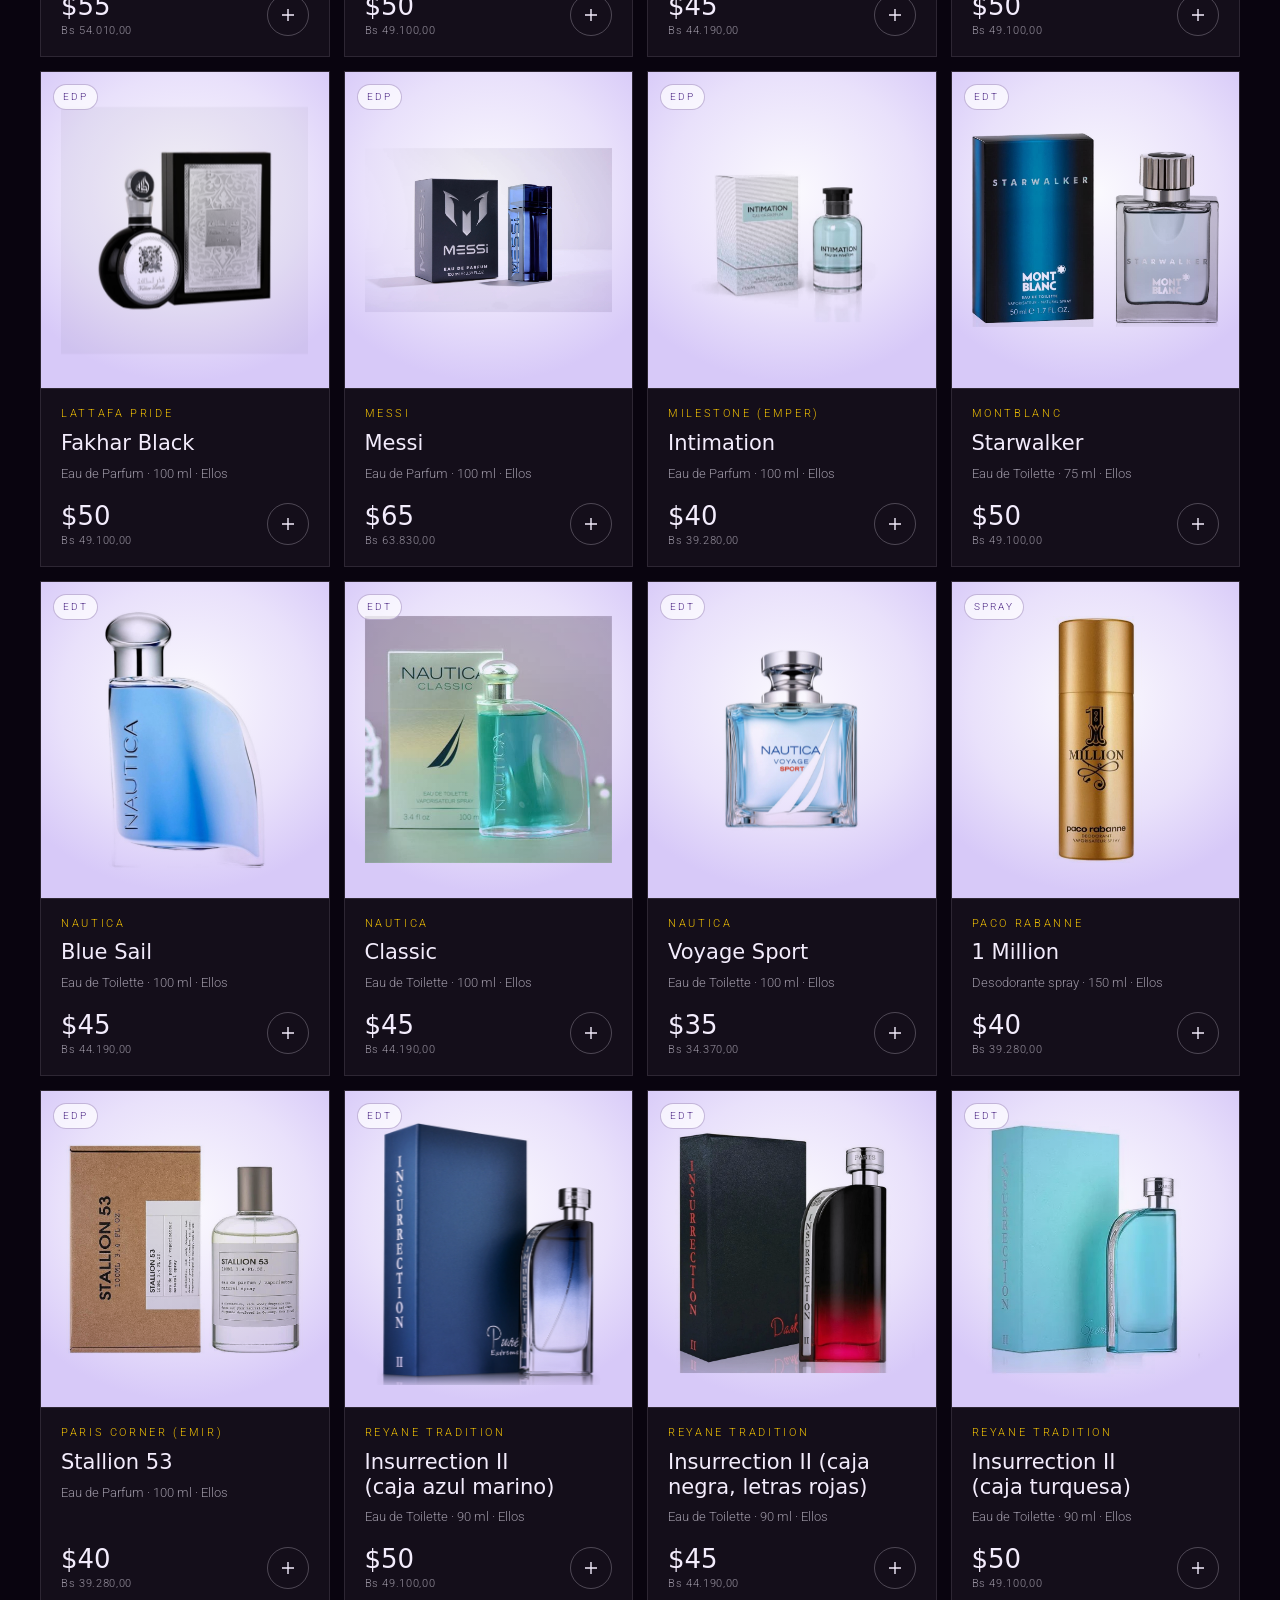
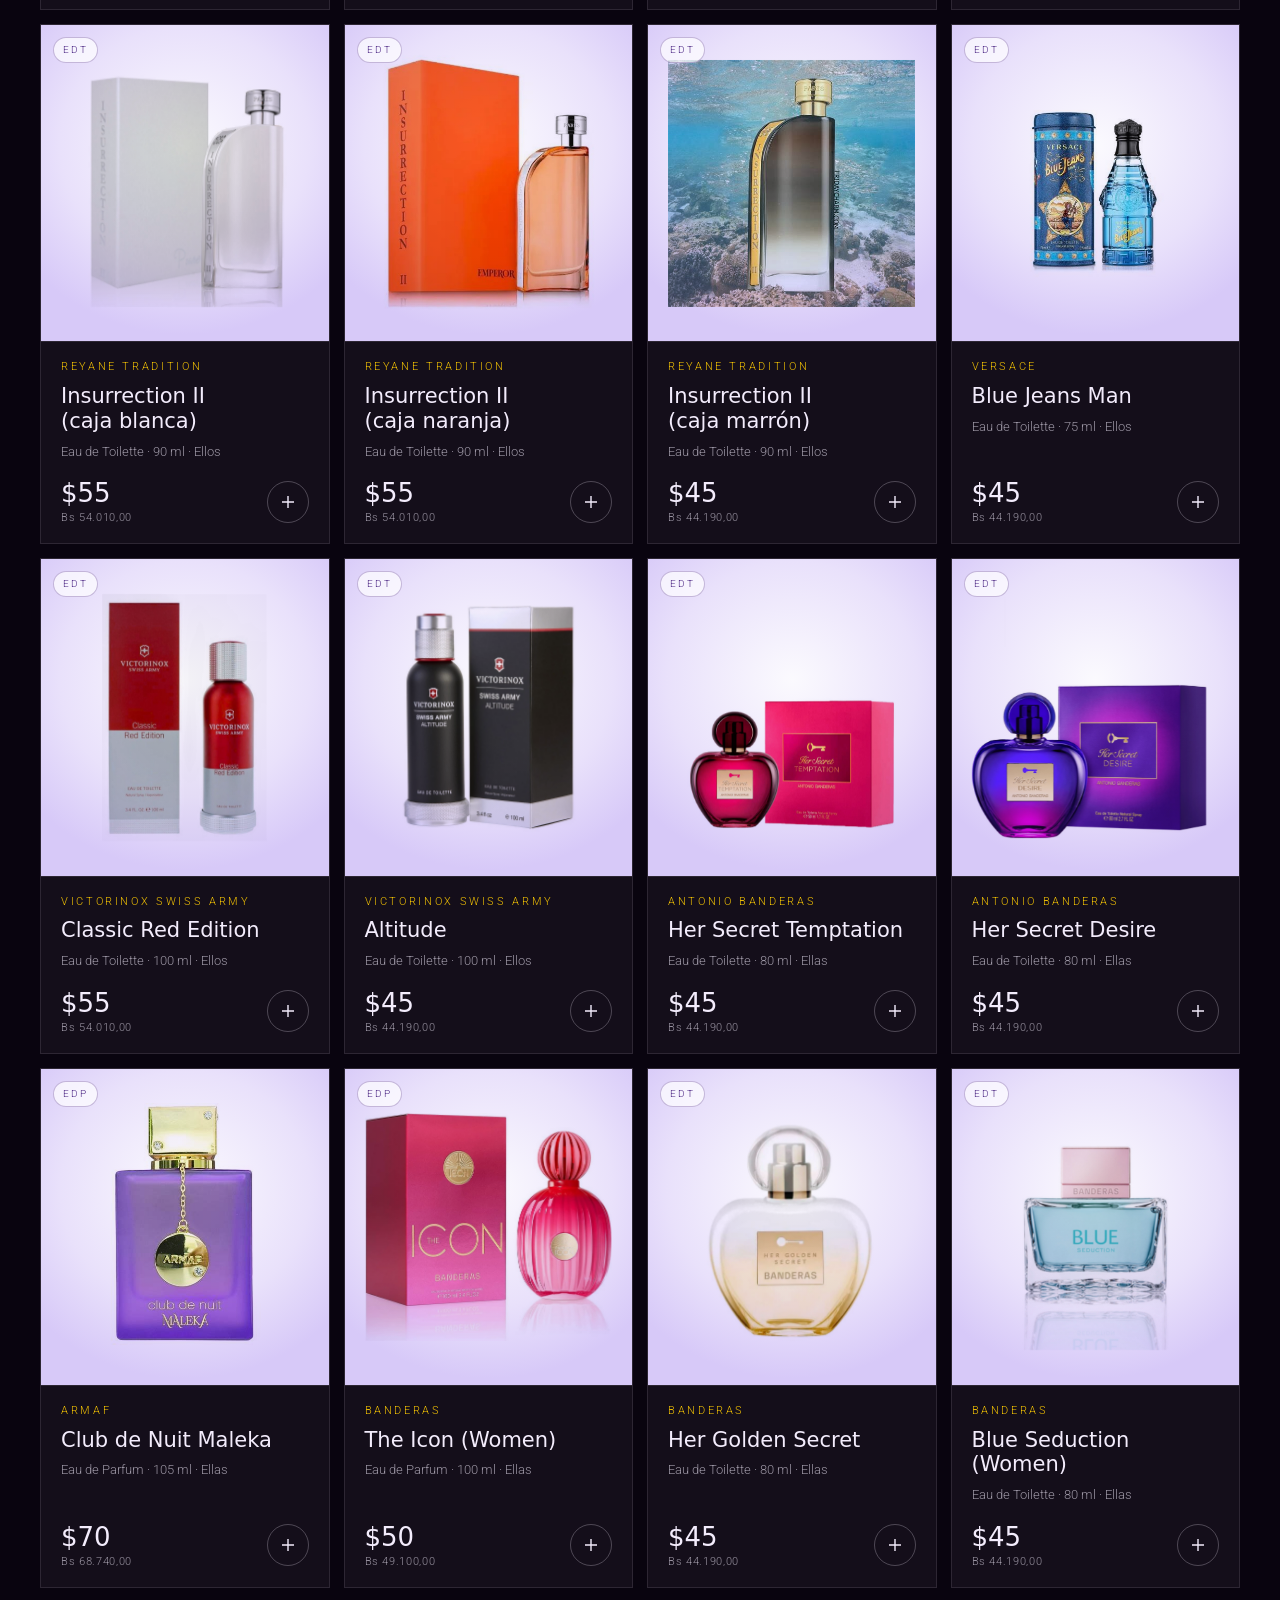
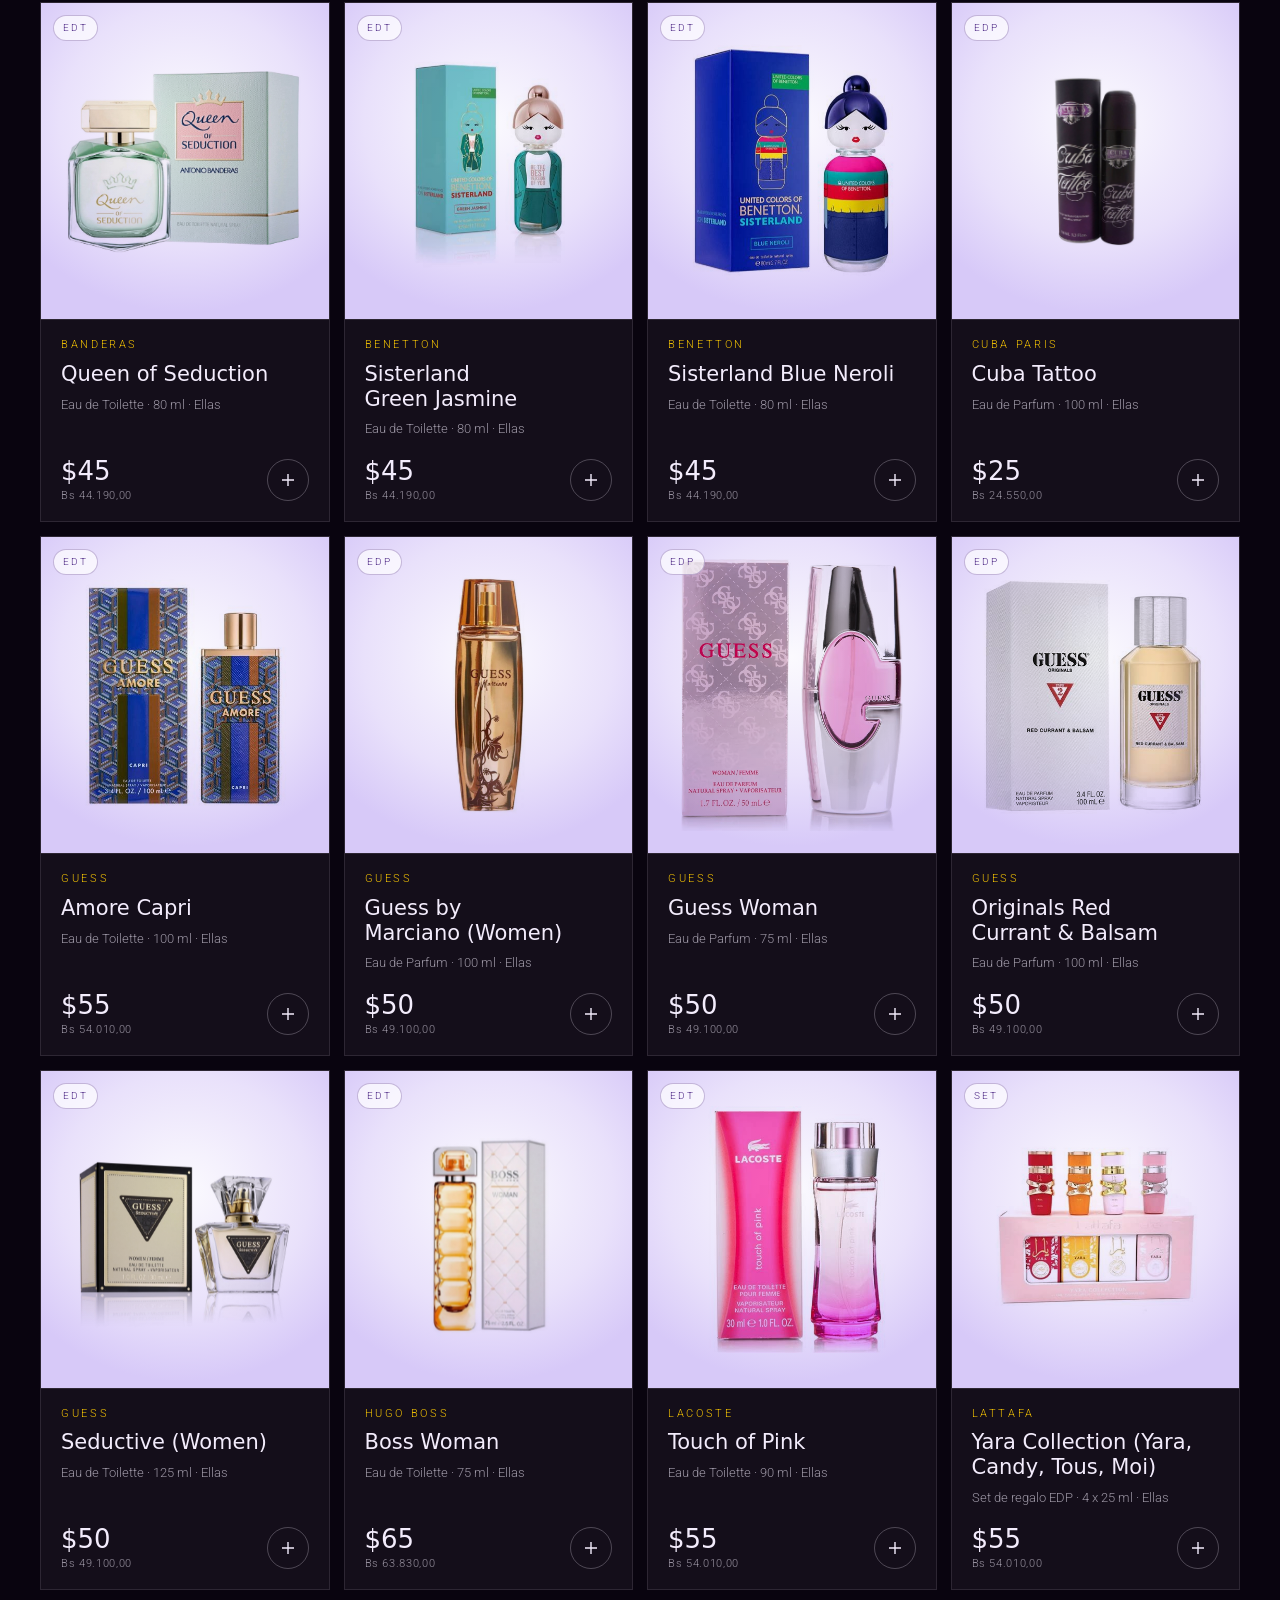
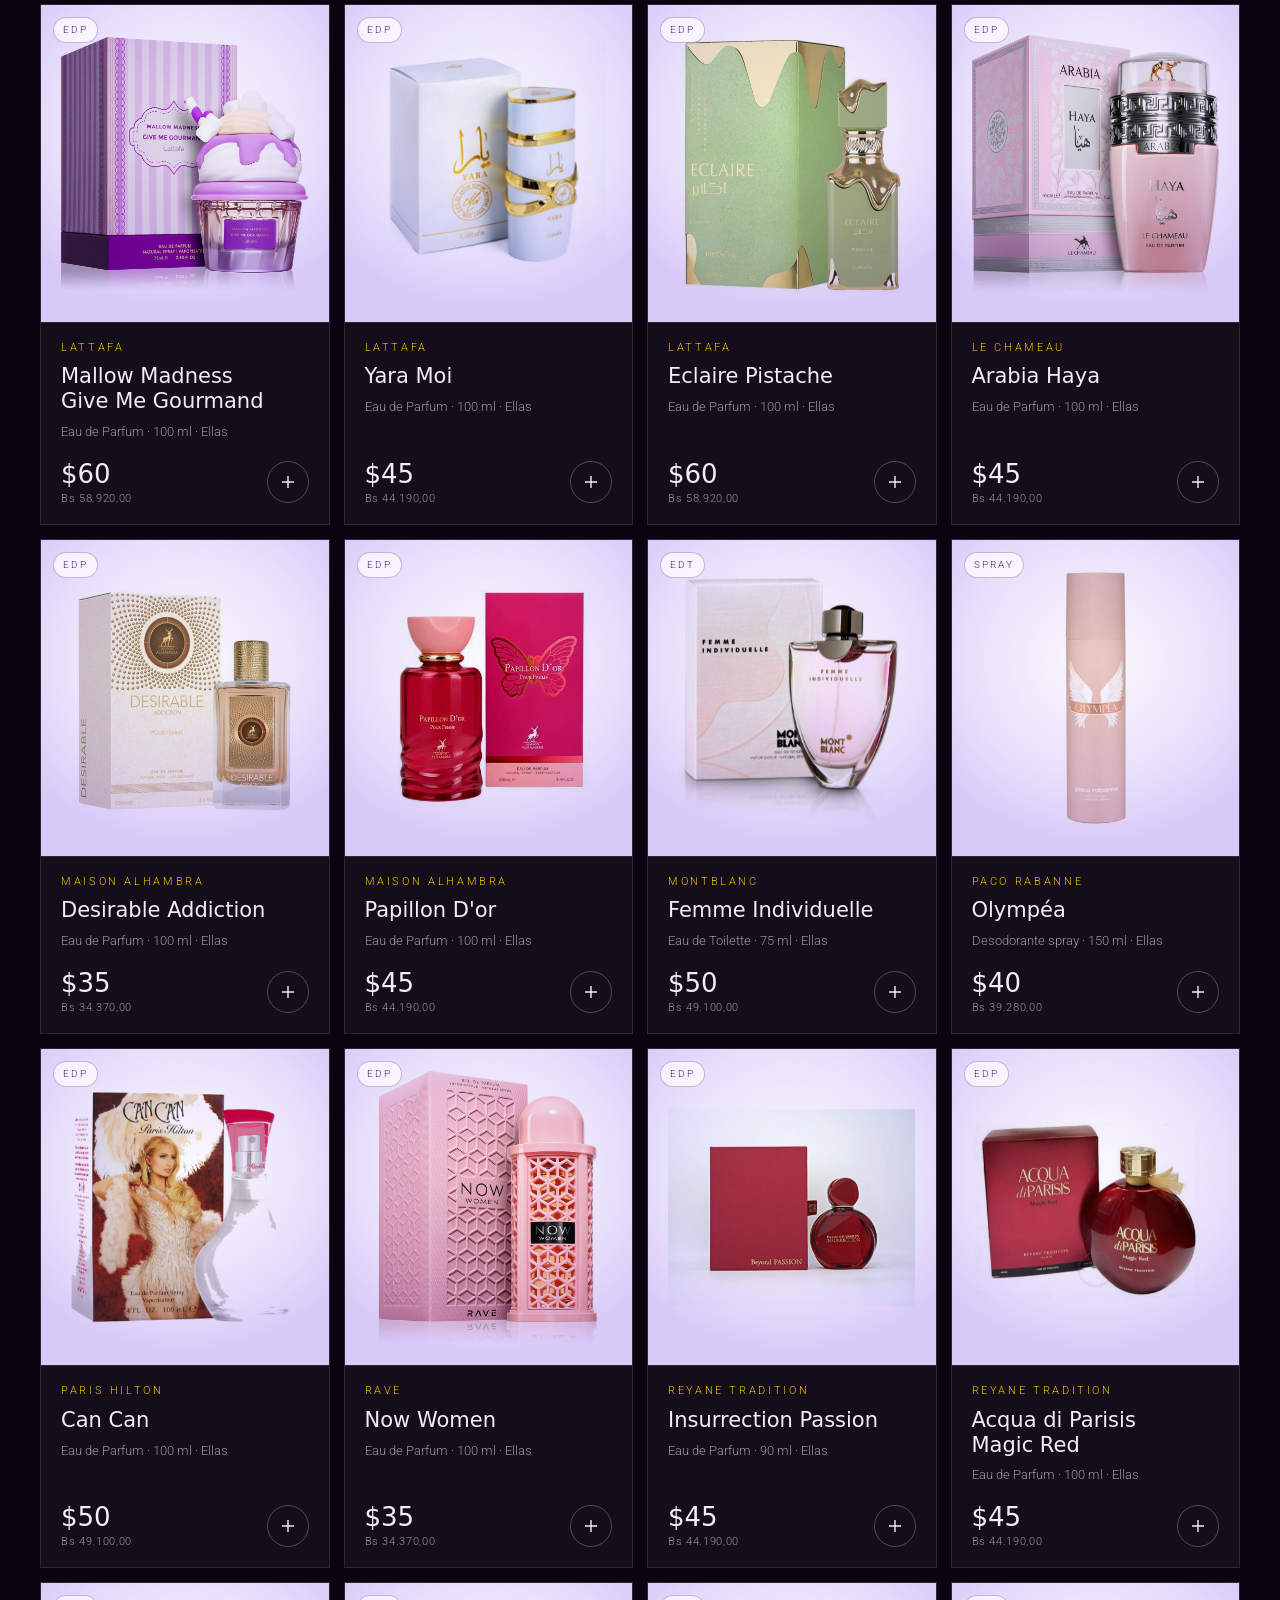
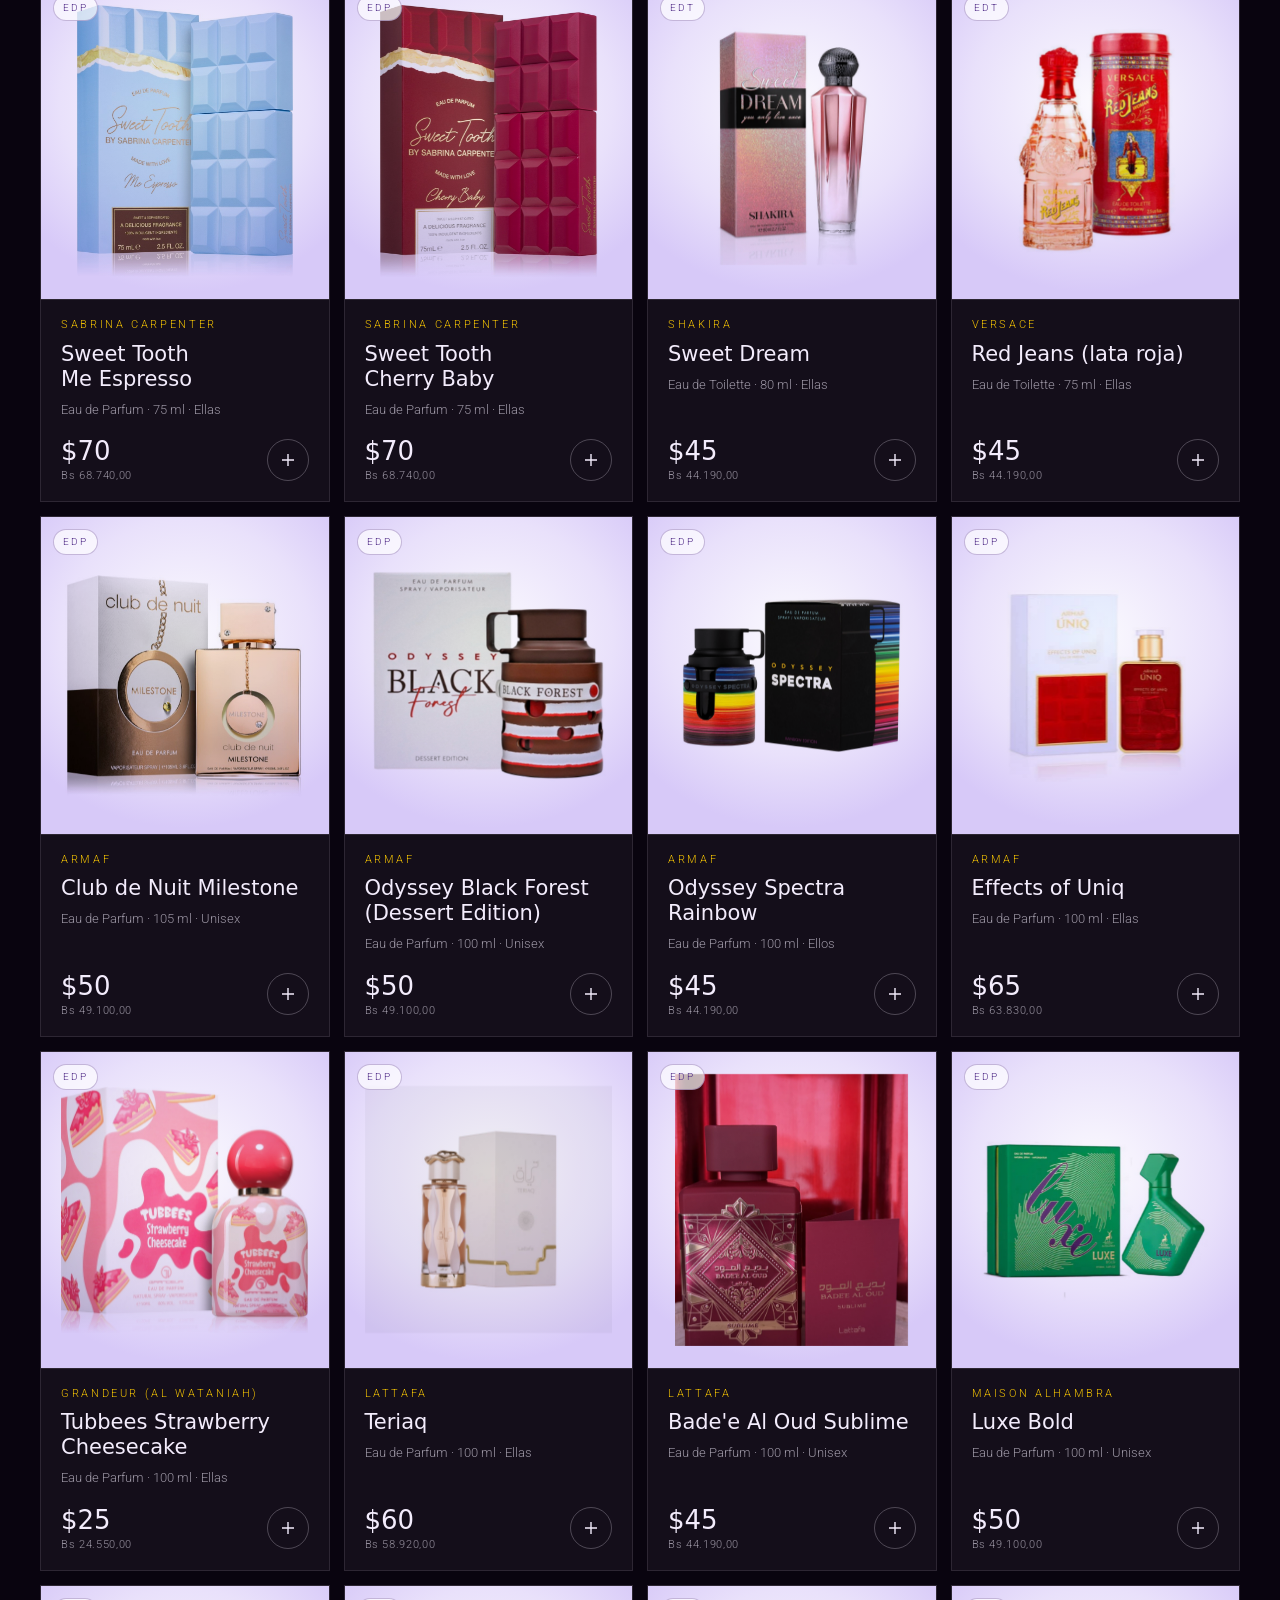
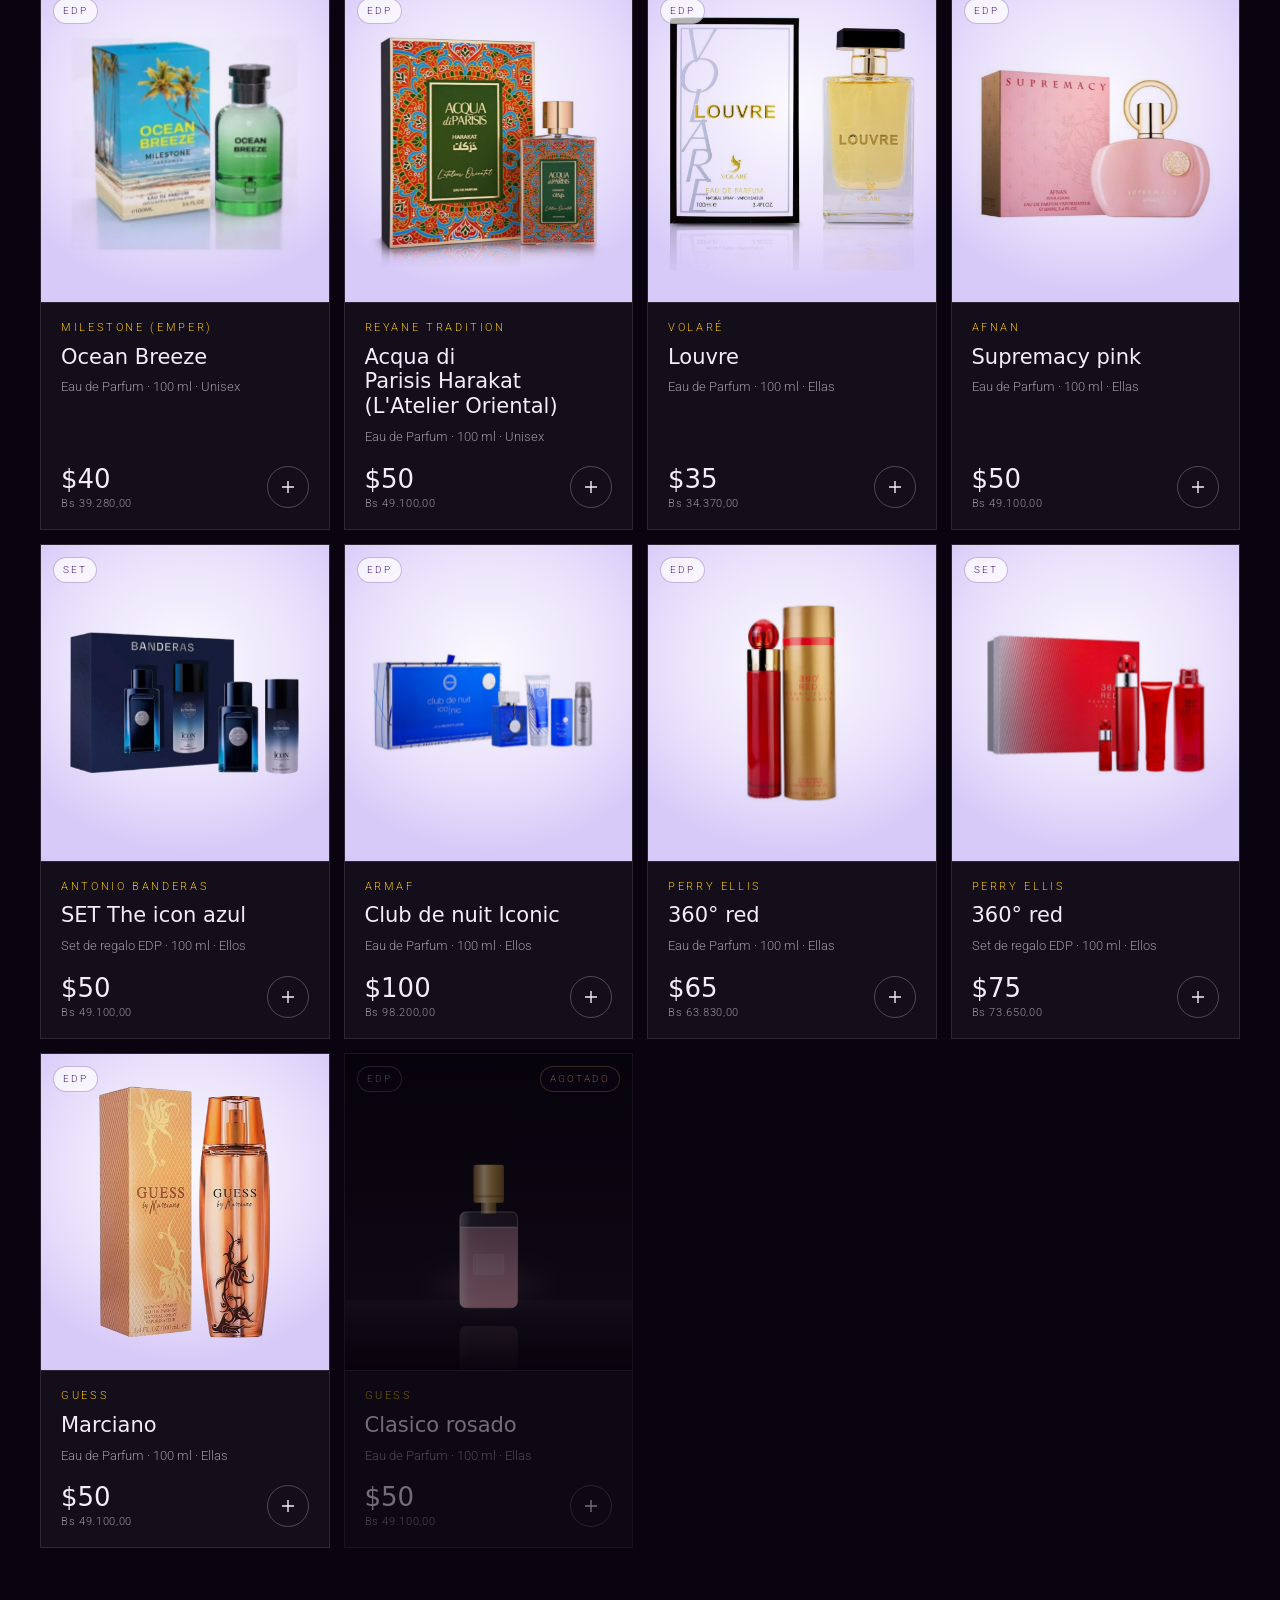
==== commit 461dc24e: "Add files via upload" ====
--- a/index.html
+++ b/index.html
@@ -313,6 +313,6 @@
 <script src="config.js?v=2.1"></script>
 <script src="catalogo.js?v=2.1"></script>
 <script src="js/frascos.js?v=2.1"></script>
-<script src="js/app.js?v=4.1"></script>
+<script src="js/app.js?v=4.2"></script>
 </body>
 </html>
--- a/css/styles.css
+++ b/css/styles.css
@@ -87,7 +87,7 @@
 .luna{position:absolute;z-index:-1;top:9%;right:8%;width:clamp(70px,9vw,120px);aspect-ratio:1;border-radius:50%;
   transform:rotate(-20deg);opacity:.9}
 .hero .wrap{position:relative;display:grid;grid-template-columns:1.1fr .9fr;gap:40px;align-items:center;padding-block:80px 72px}
-.hero-mono{font-family:var(--f-display);font-weight:300;font-size:clamp(96px,15vw,210px);line-height:.86;letter-spacing:-.01em;margin:22px 0 0 -6px;color:var(--gold);text-shadow:0 0 50px rgba(var(--accent-rgb),.28)}
+.hero-mono{font-family:var(--f-display);font-weight:300;font-size:clamp(96px,15vw,210px);line-height:.86;letter-spacing:-.01em;margin:22px 0 0 -6px;color:var(--tit,var(--gold));text-shadow:0 0 50px rgba(var(--accent-rgb),.28)}
 .hero-mono span{display:block;font-size:.235em;letter-spacing:.62em;margin-top:.5em;padding-left:.1em;-webkit-text-fill-color:var(--fg);color:var(--fg);font-weight:400}
 .hero-firma{font-family:var(--f-display);font-style:italic;font-size:clamp(22px,2.4vw,28px);color:var(--muted);margin:24px 0 0}
 .hero-firma em{color:var(--gold)}
@@ -380,7 +380,7 @@
    v3 · Violeta: logo y detalles tomados del Instagram
    ========================================================= */
 .marca{flex-direction:row;gap:12px;align-items:center}
-.logo-mark{display:inline-block;background:var(--gold);-webkit-mask:var(--logo-img,url(../images/logos/emblema.svg)) center/contain no-repeat;mask:var(--logo-img,url(../images/logos/emblema.svg)) center/contain no-repeat}
+.logo-mark{display:inline-block;background:var(--logo-col,var(--gold));-webkit-mask:var(--logo-img,url(../images/logos/emblema.svg)) center/contain no-repeat;mask:var(--logo-img,url(../images/logos/emblema.svg)) center/contain no-repeat}
 .marca-logo{width:34px;height:37px;flex:none;filter:drop-shadow(0 0 12px rgba(var(--second-rgb),.6))}
 .marca-txt{display:flex;flex-direction:column;align-items:flex-start;line-height:1}
 .marca-txt .marca-au{padding-left:0}
@@ -465,3 +465,5 @@
 html[data-logo="circulo"] .sello-logo{width:52%;aspect-ratio:1}
 html[data-logo="monograma"] .sello-logo{width:44%;aspect-ratio:1}
 html[data-logo="emblema"] .sello-logo{width:40%}
+
+h2,h3{color:var(--tit,inherit)}
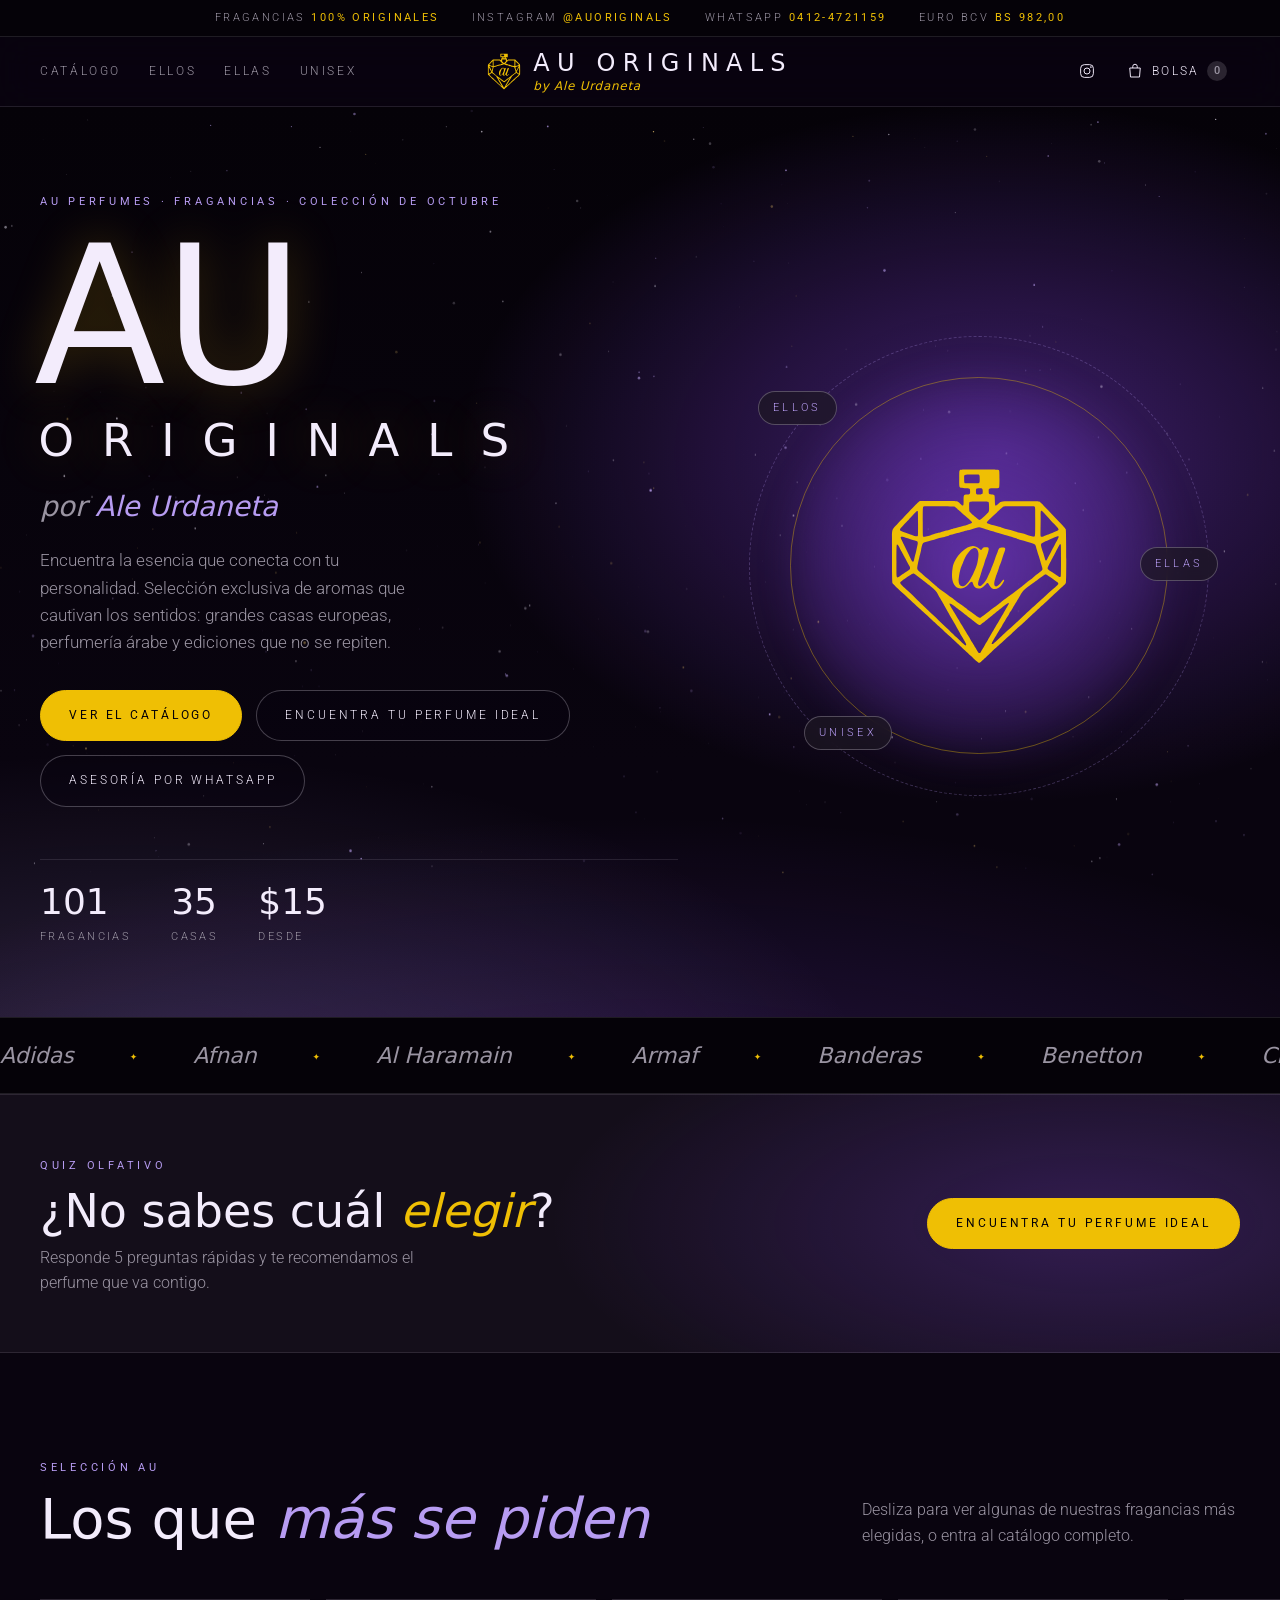
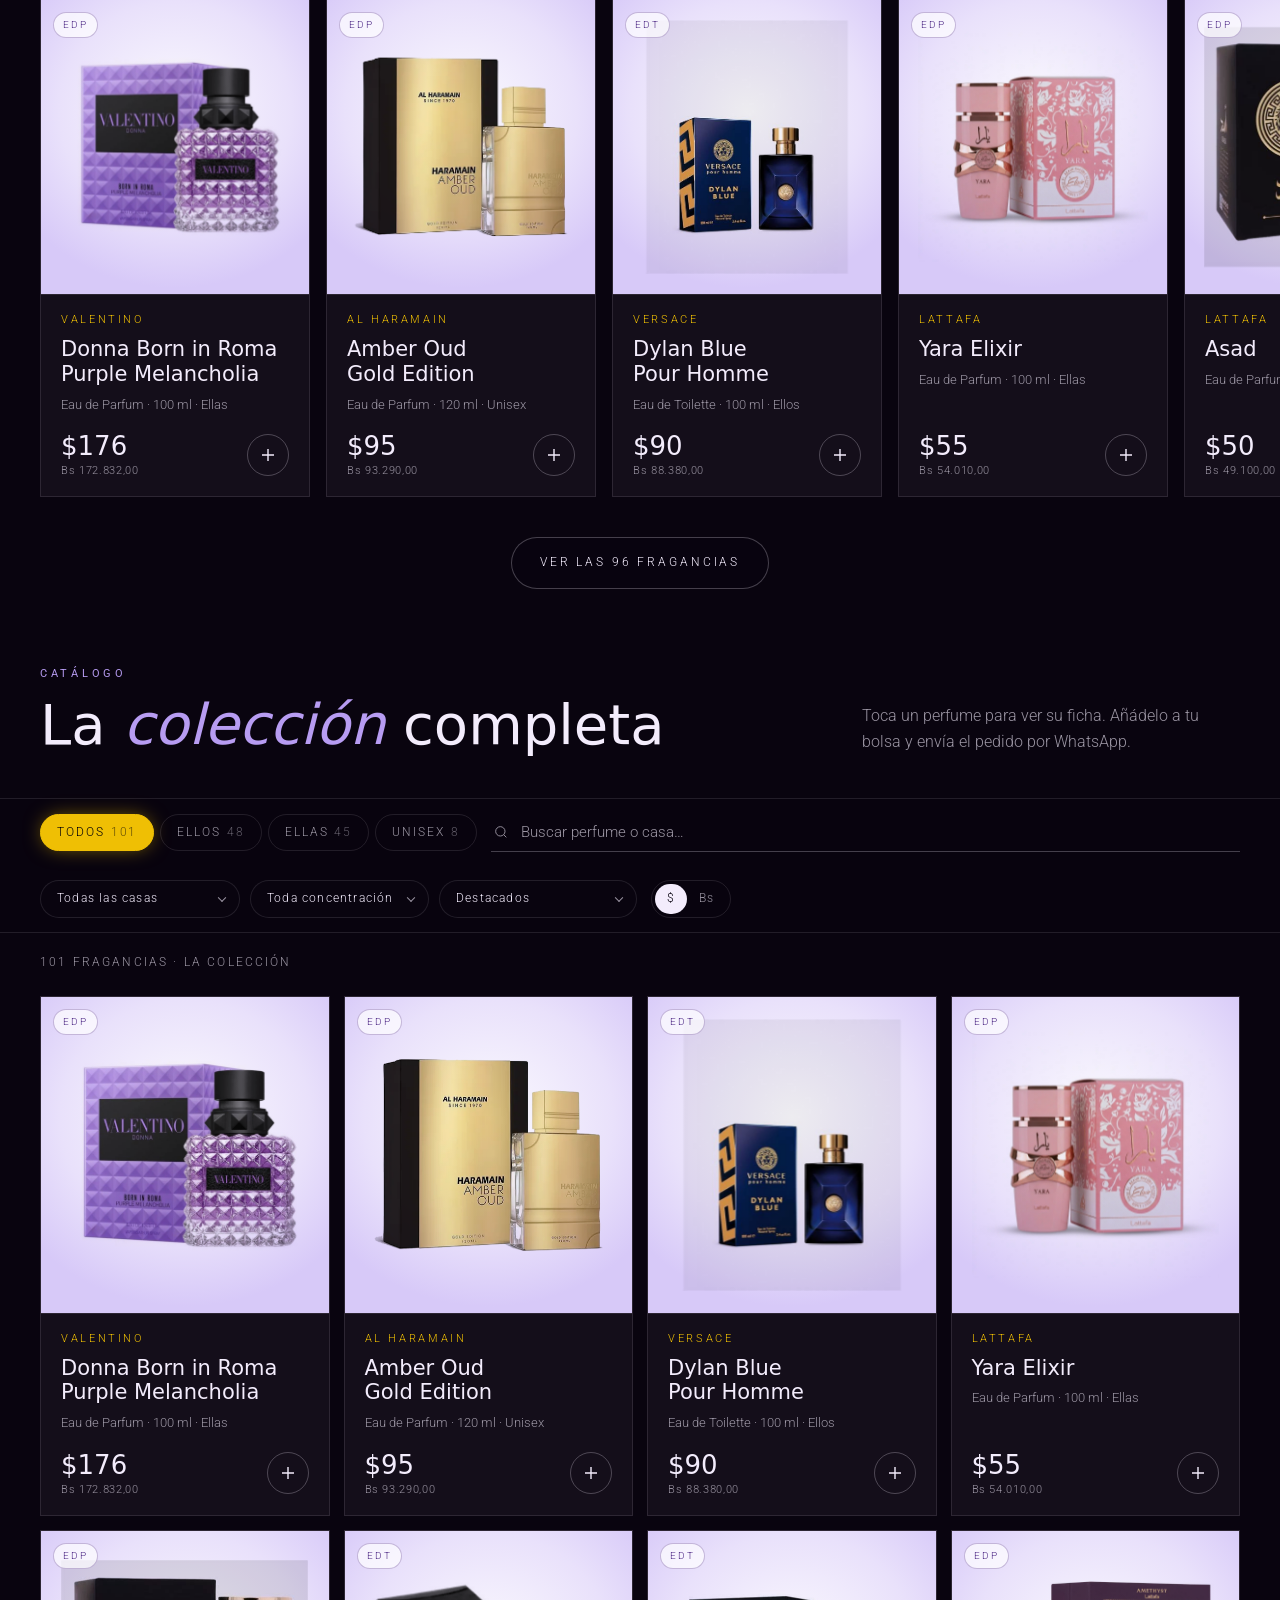
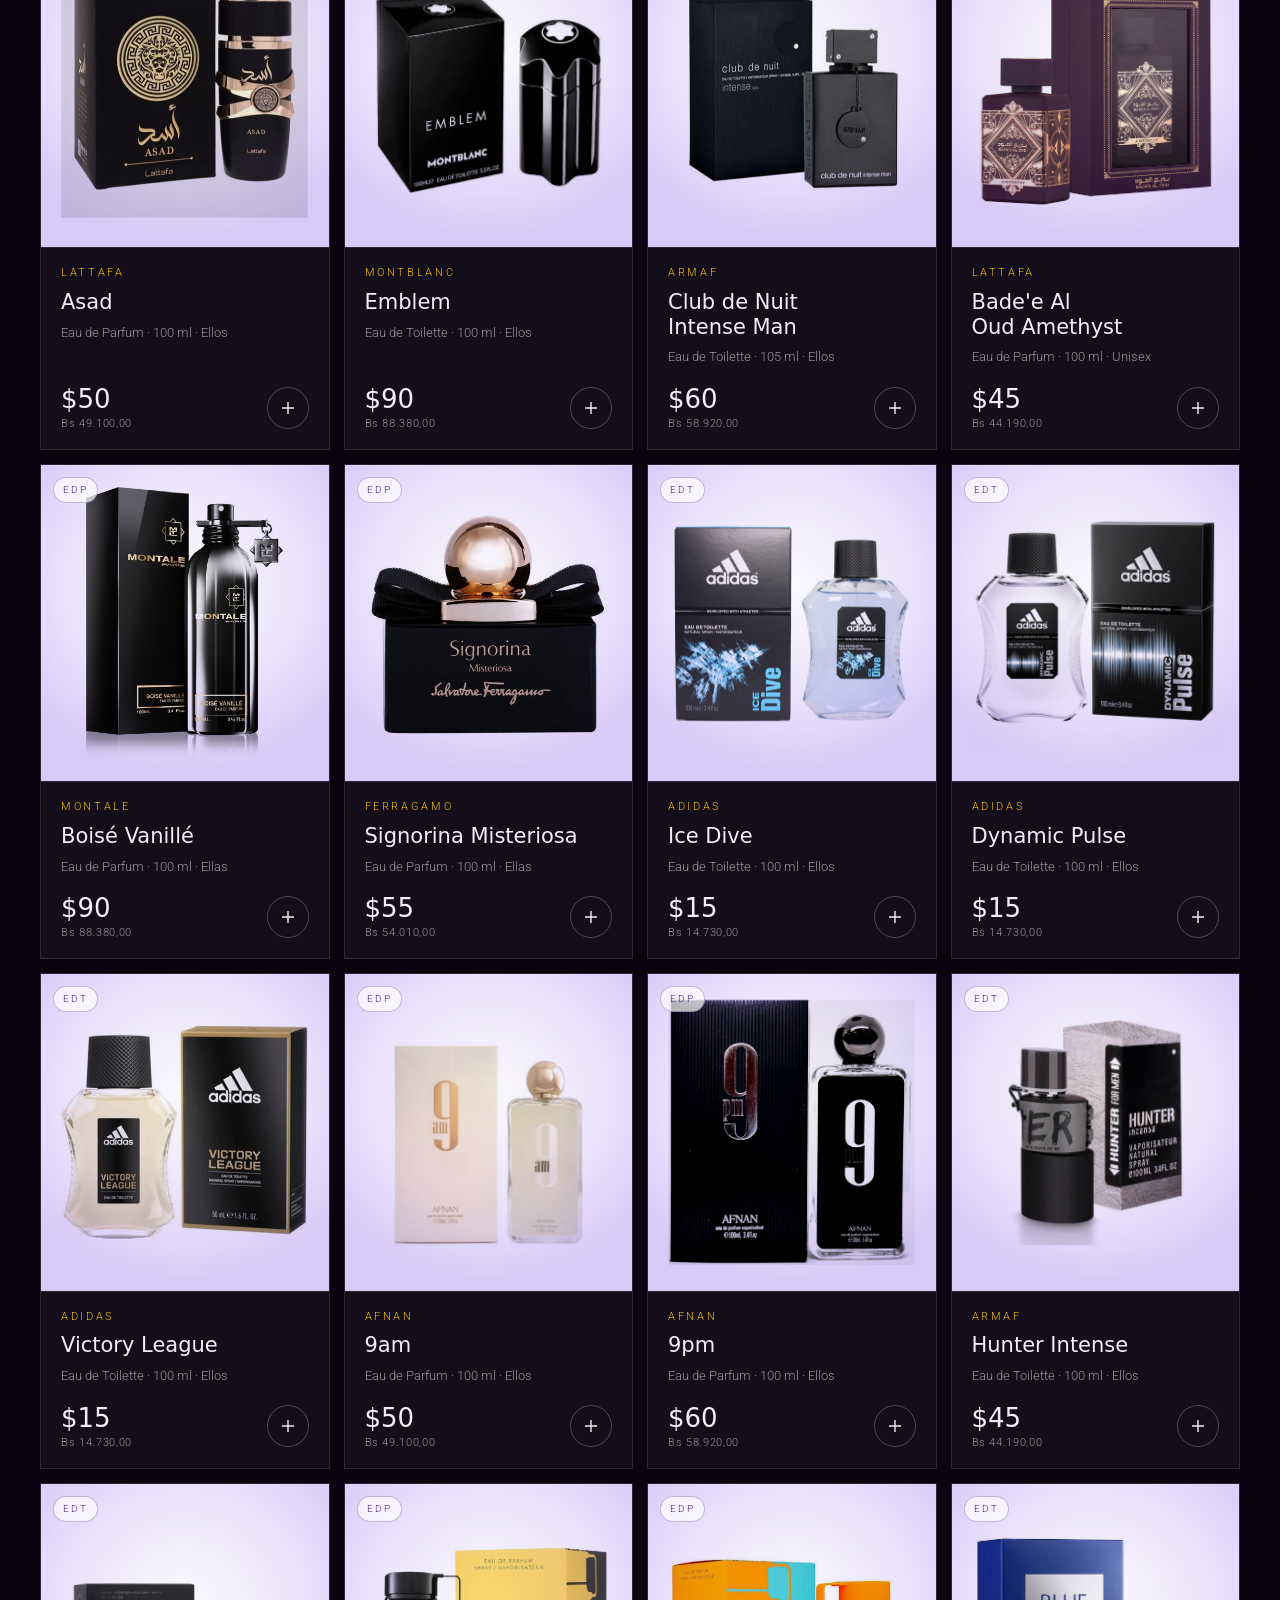
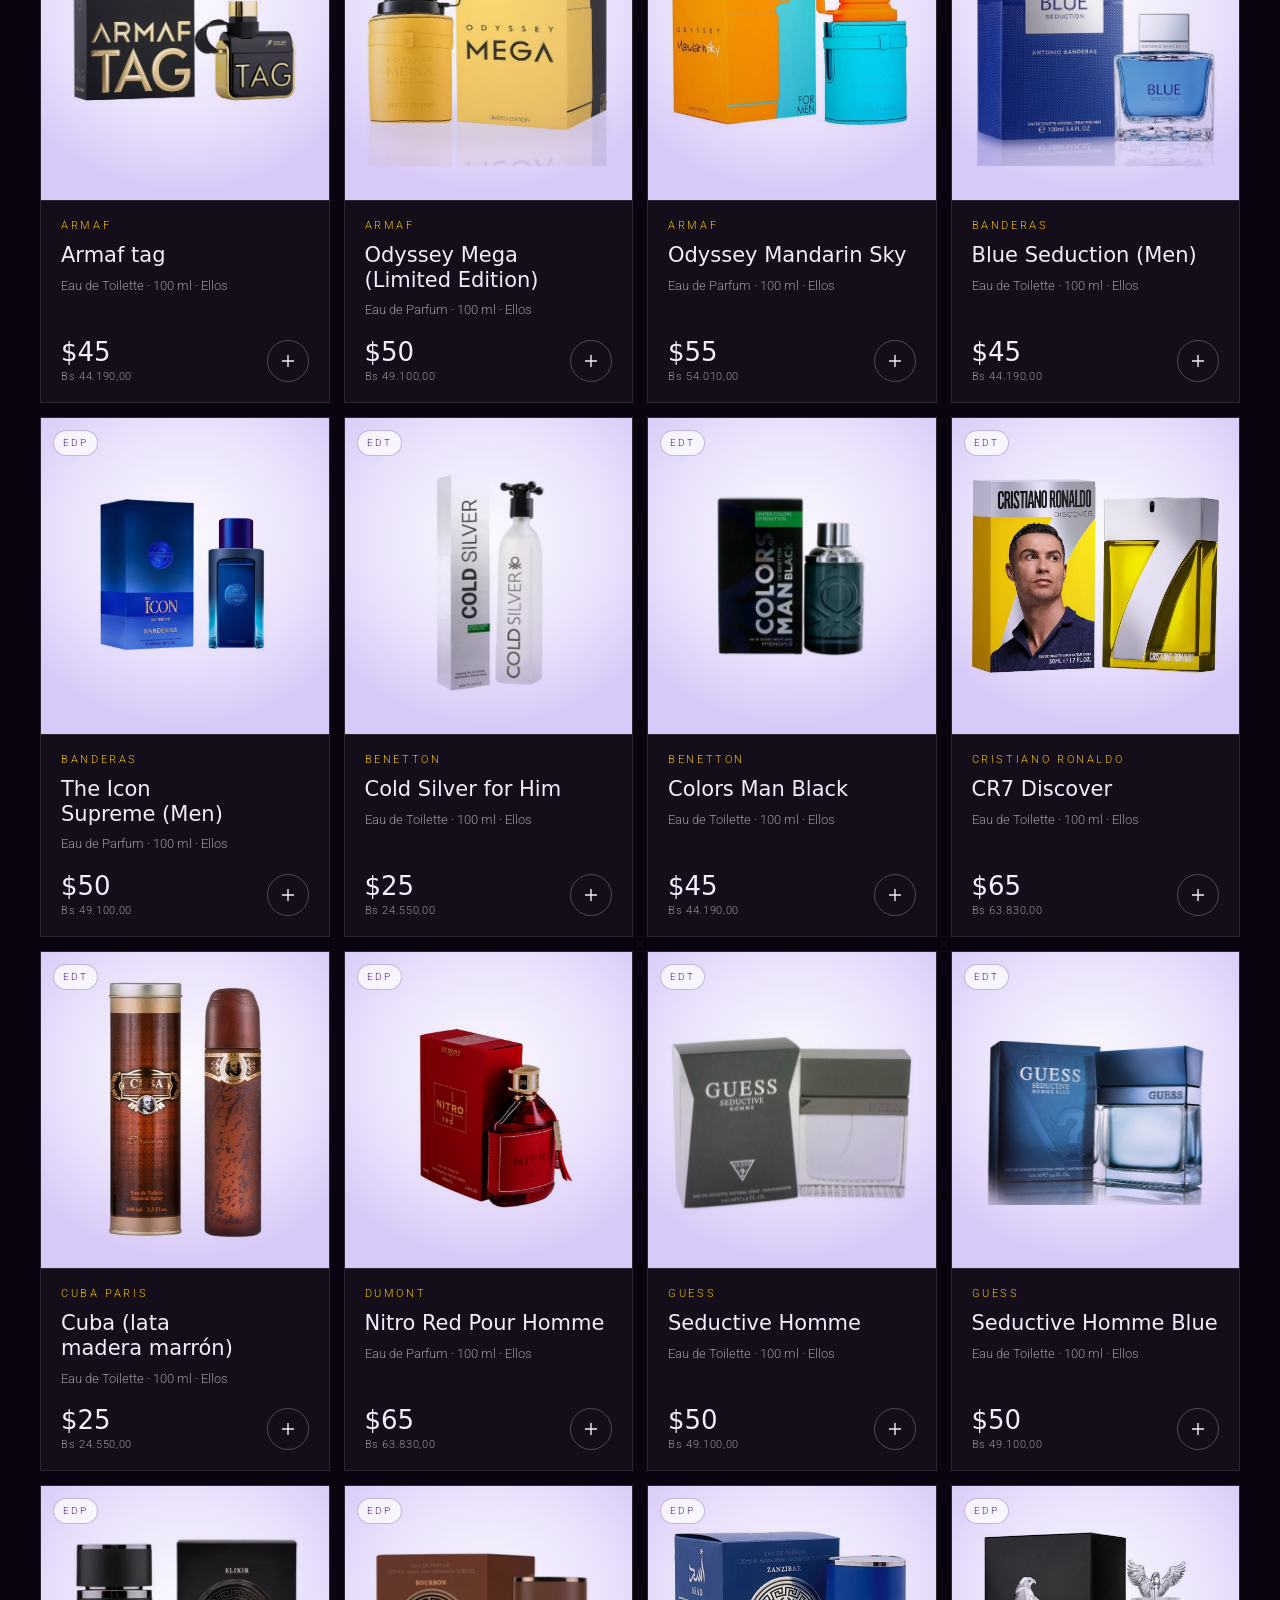
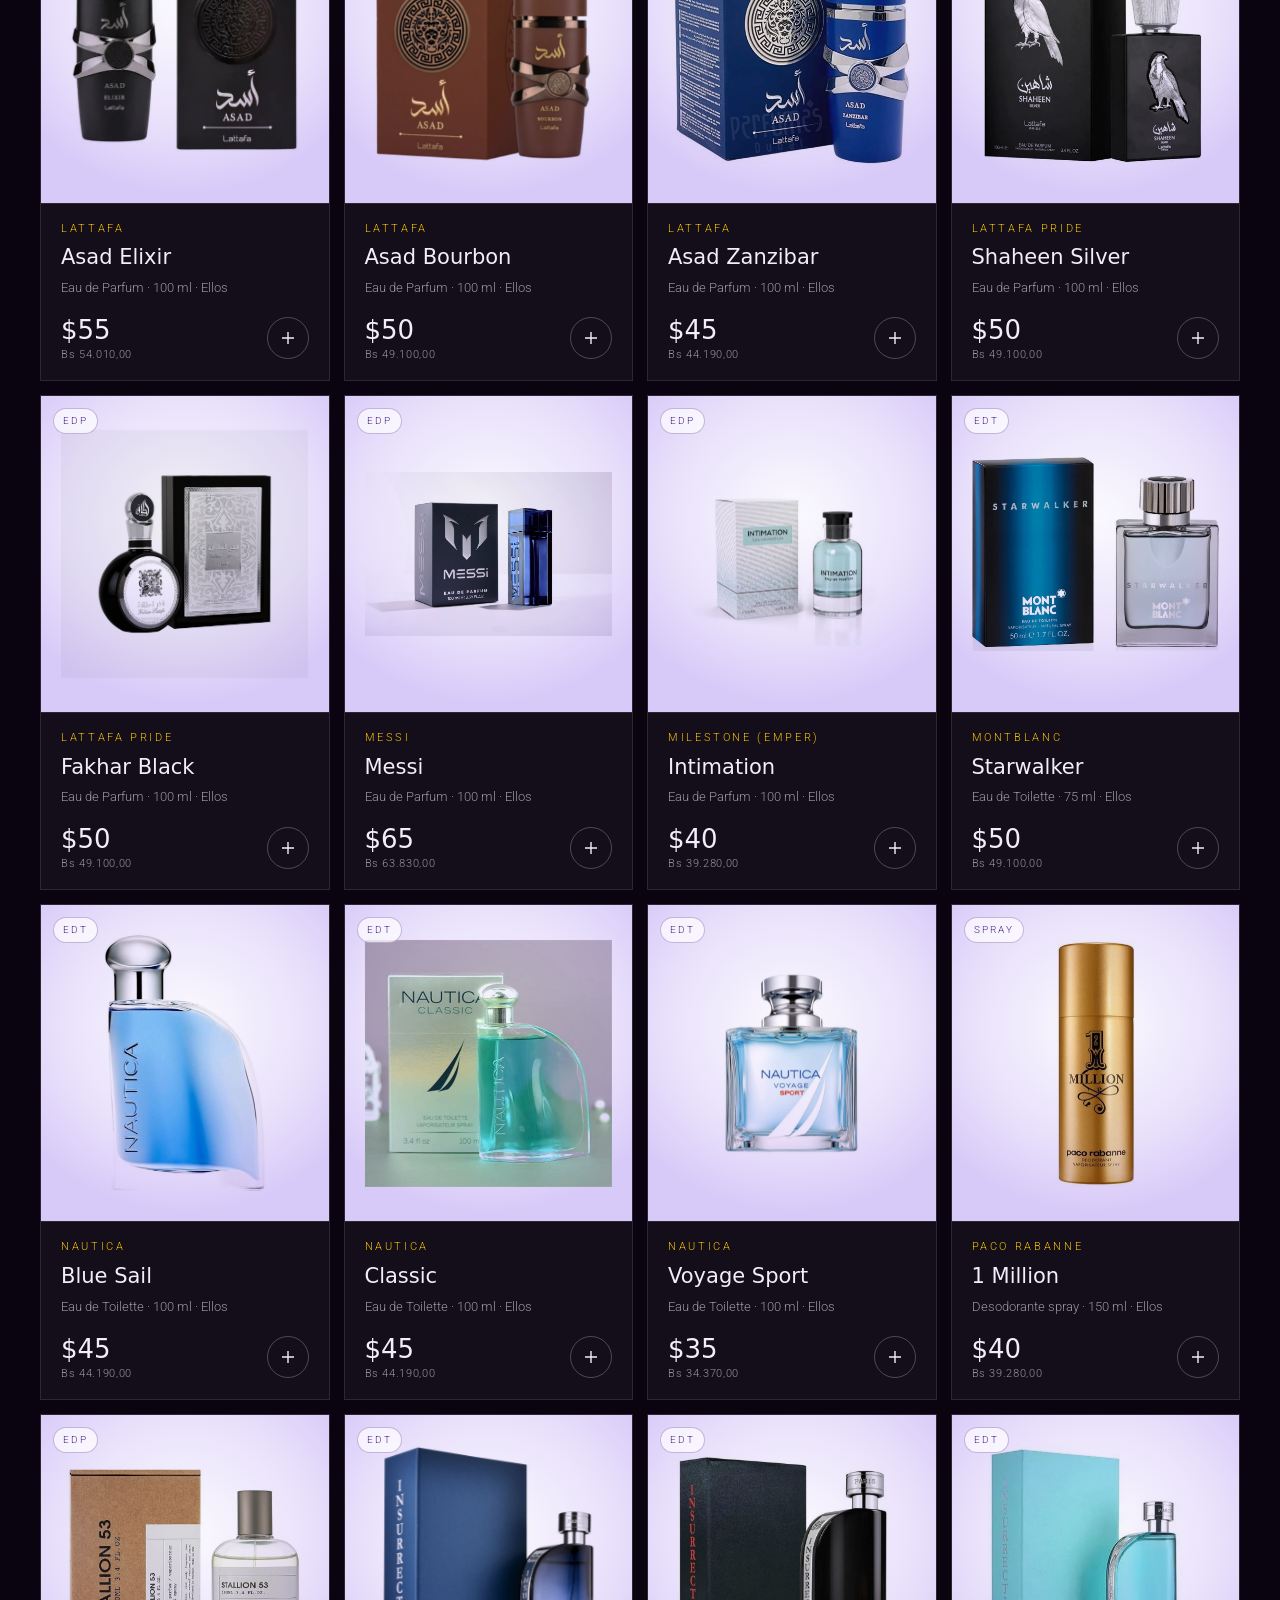
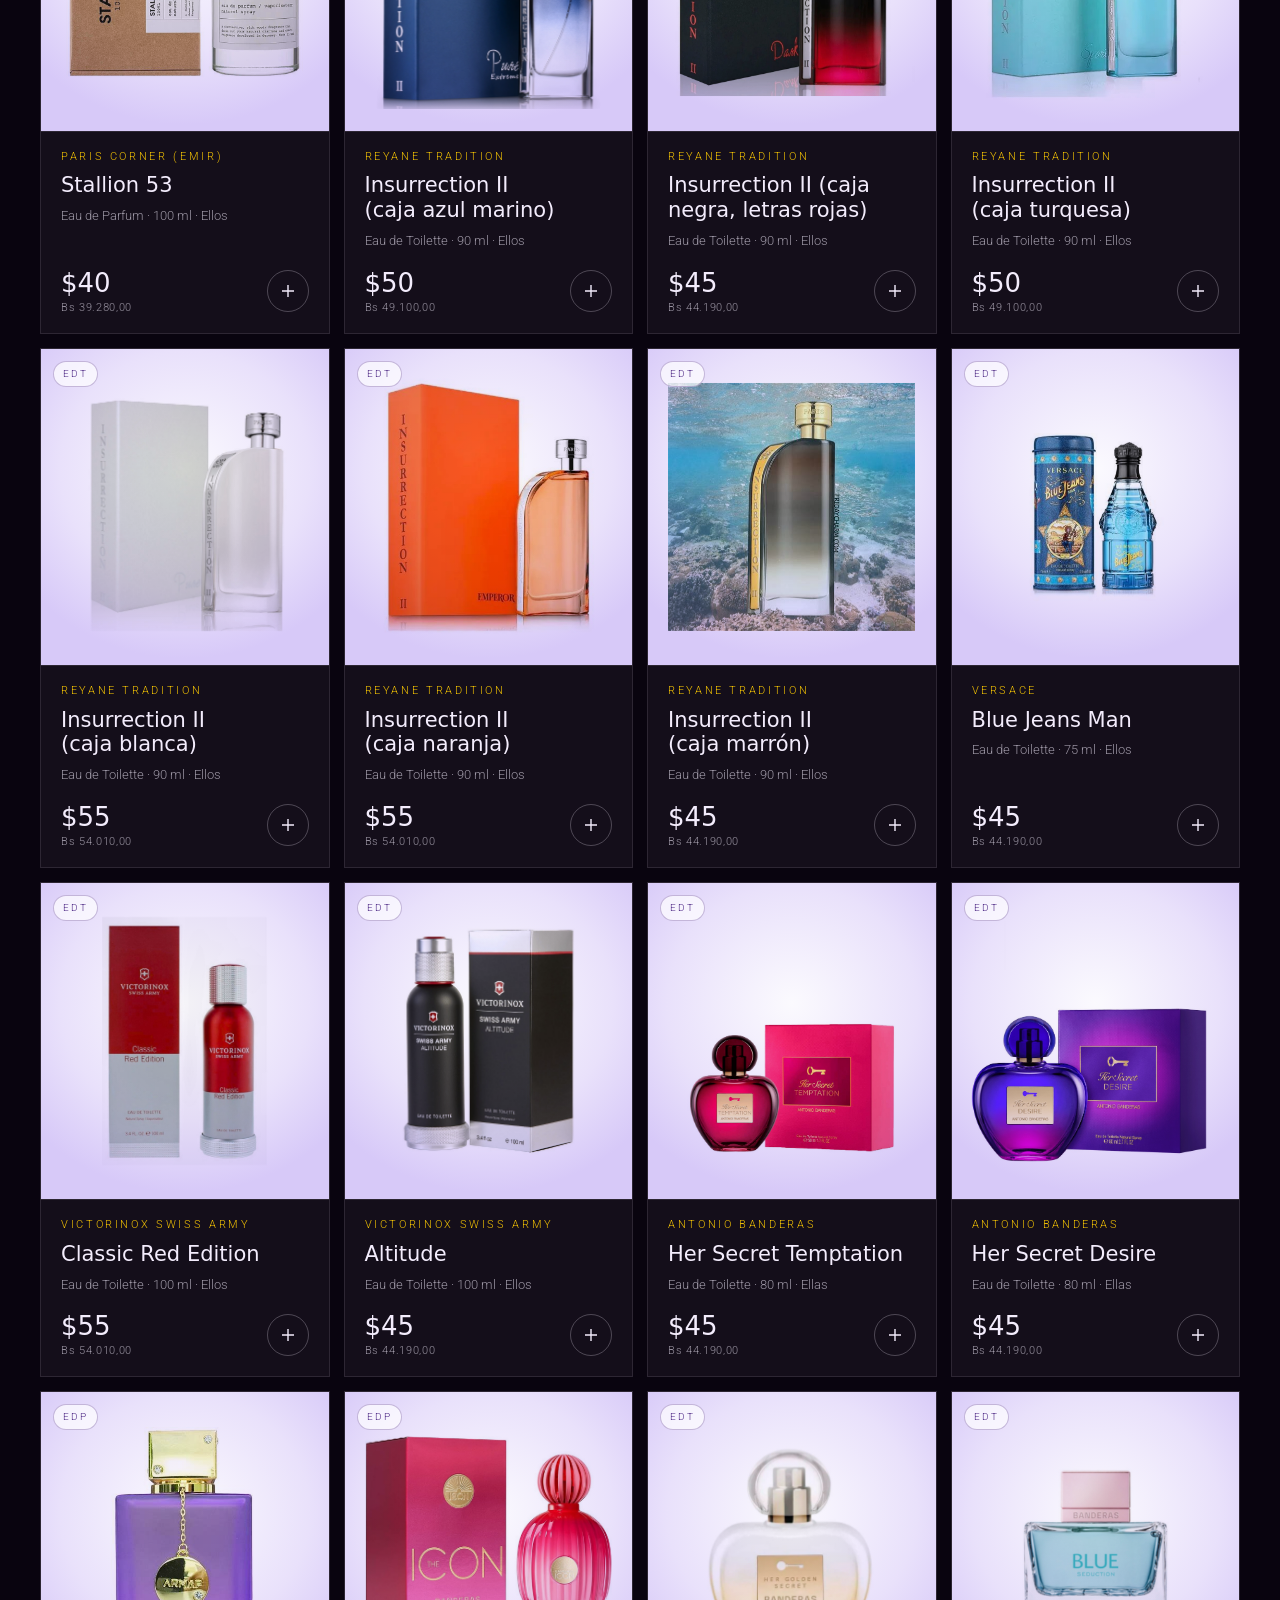
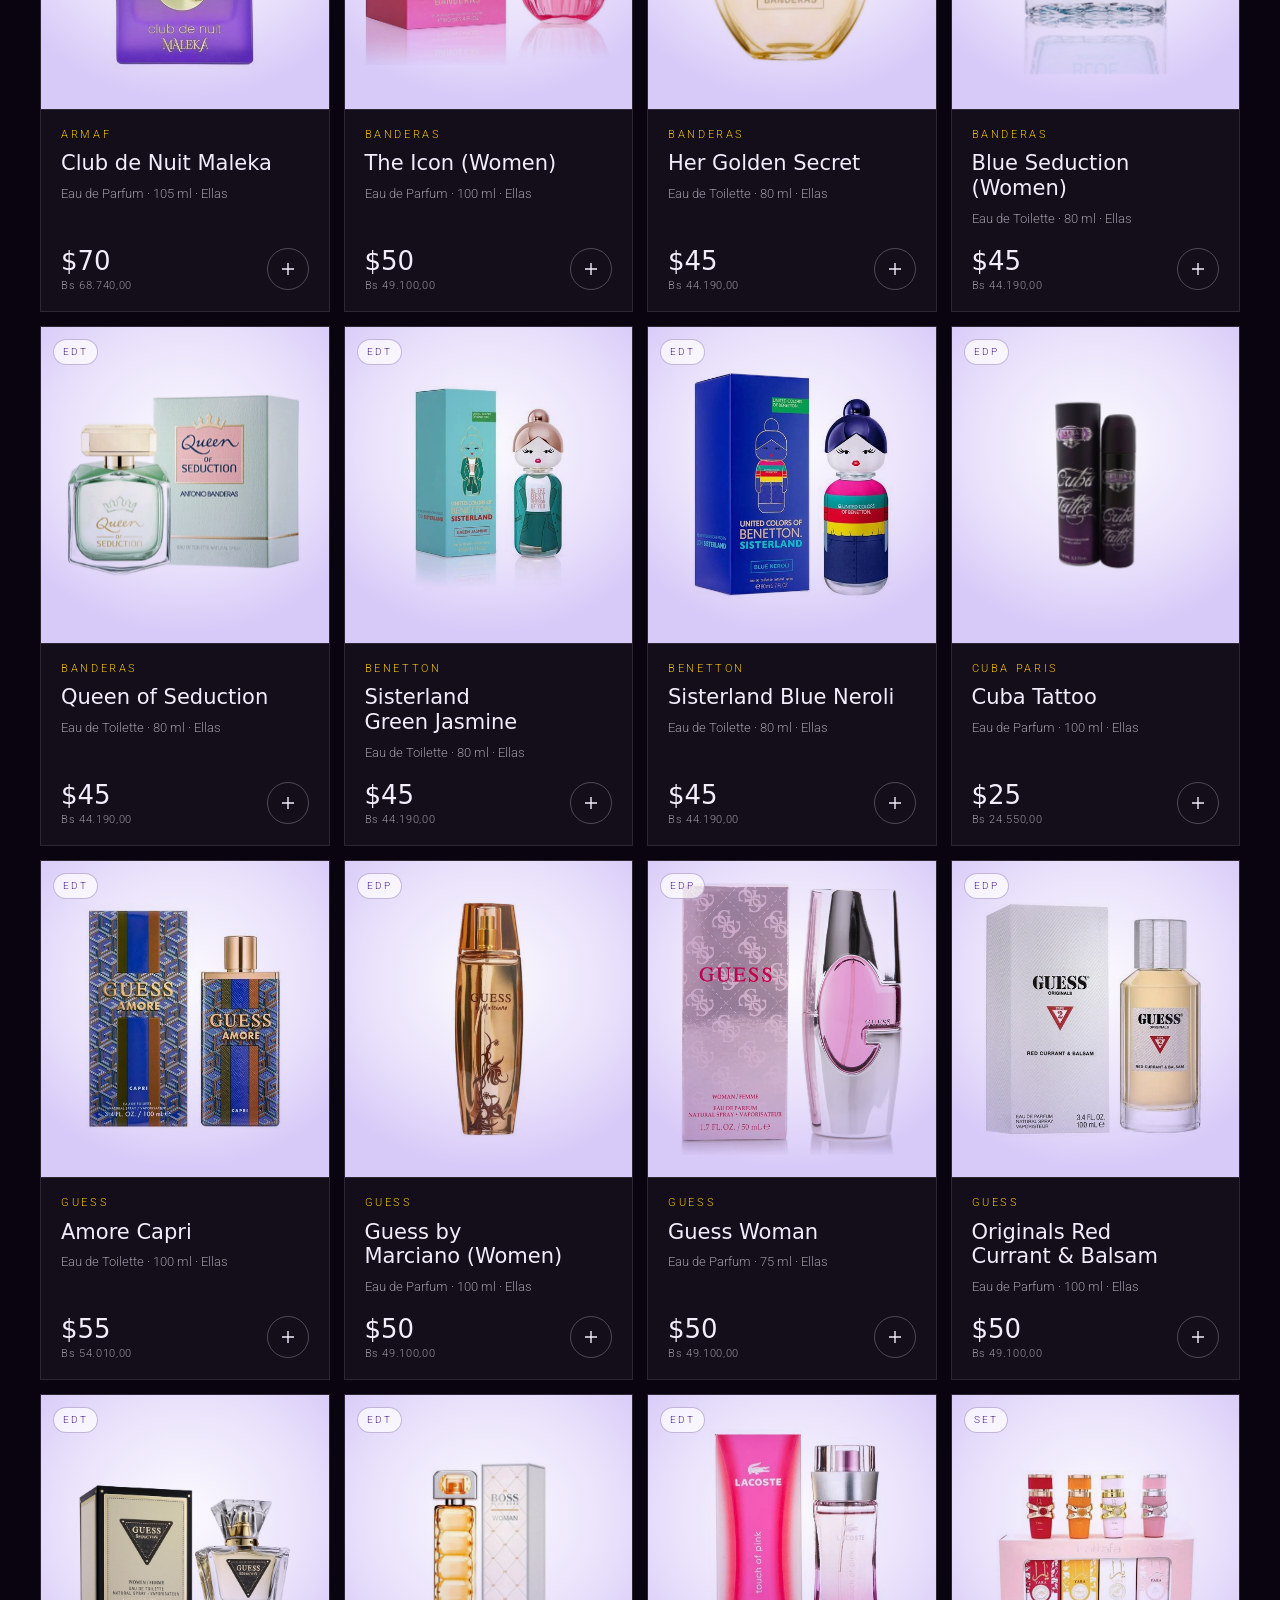
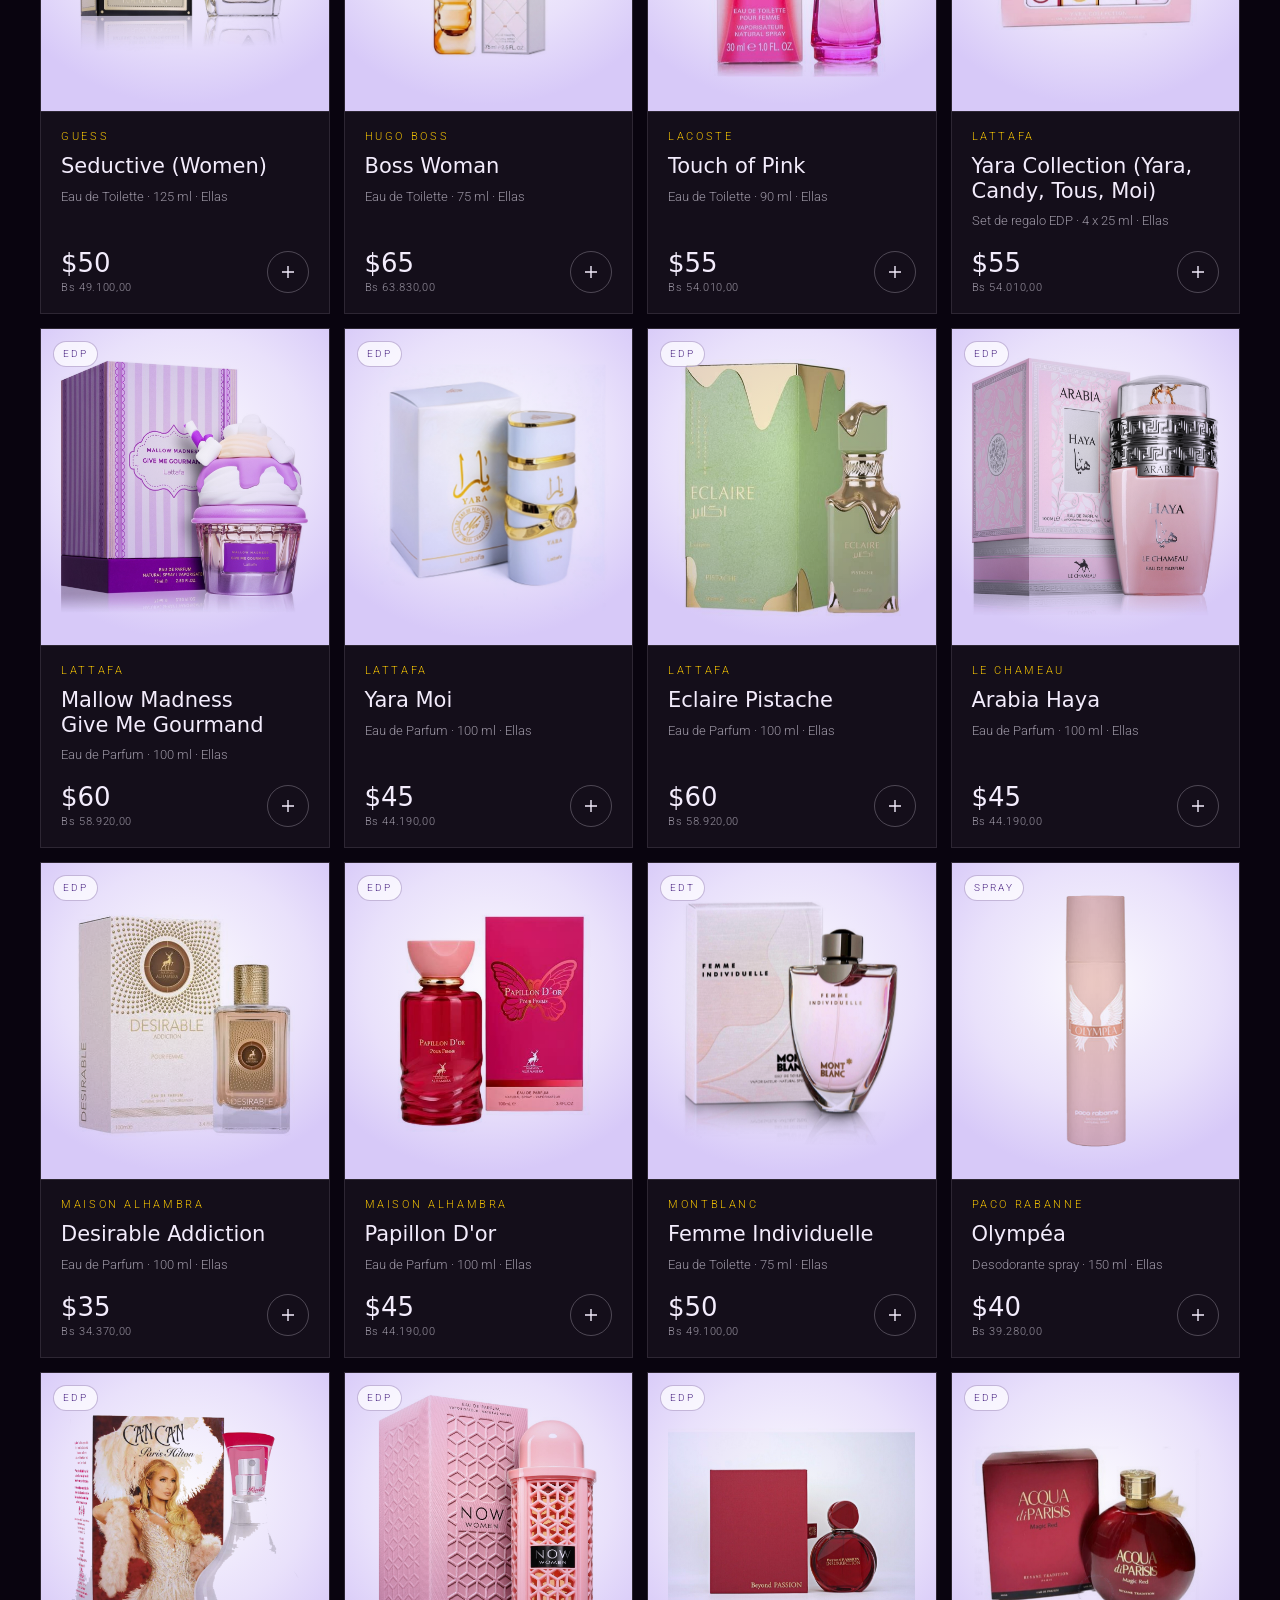
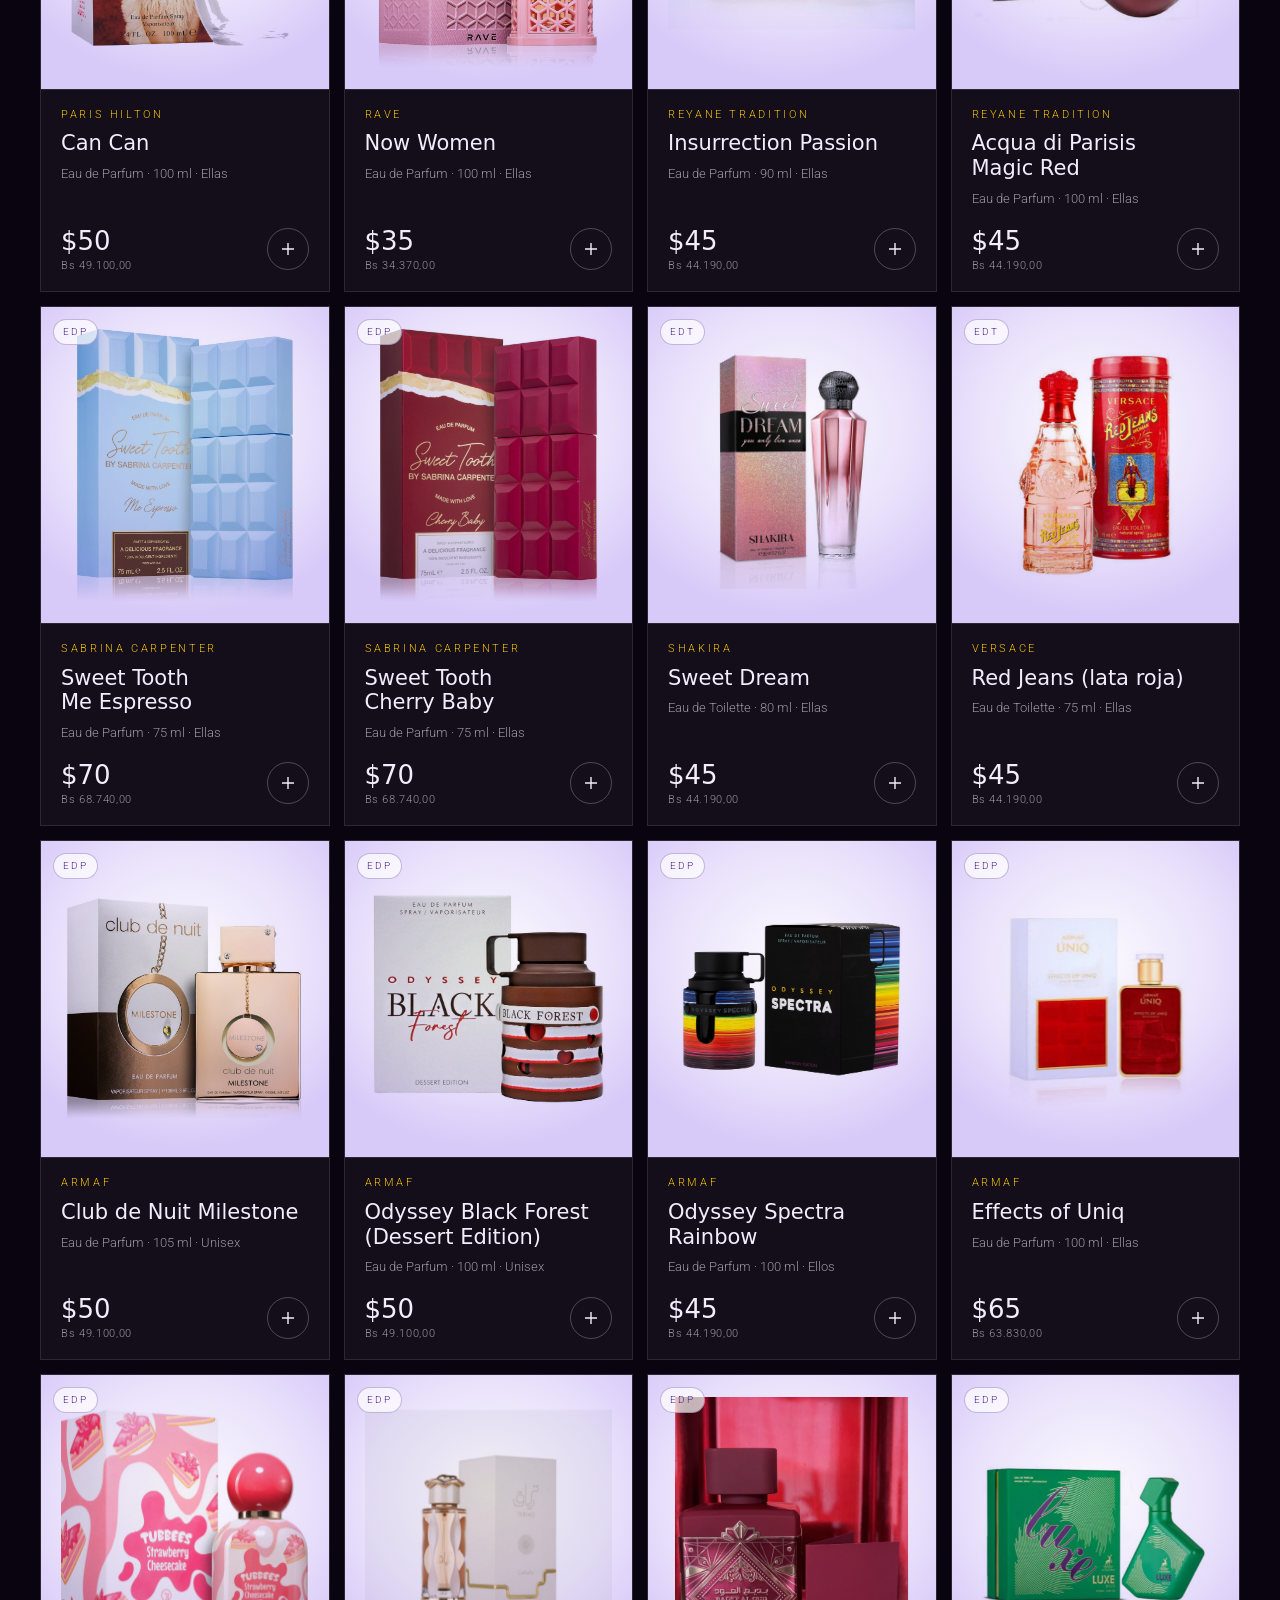
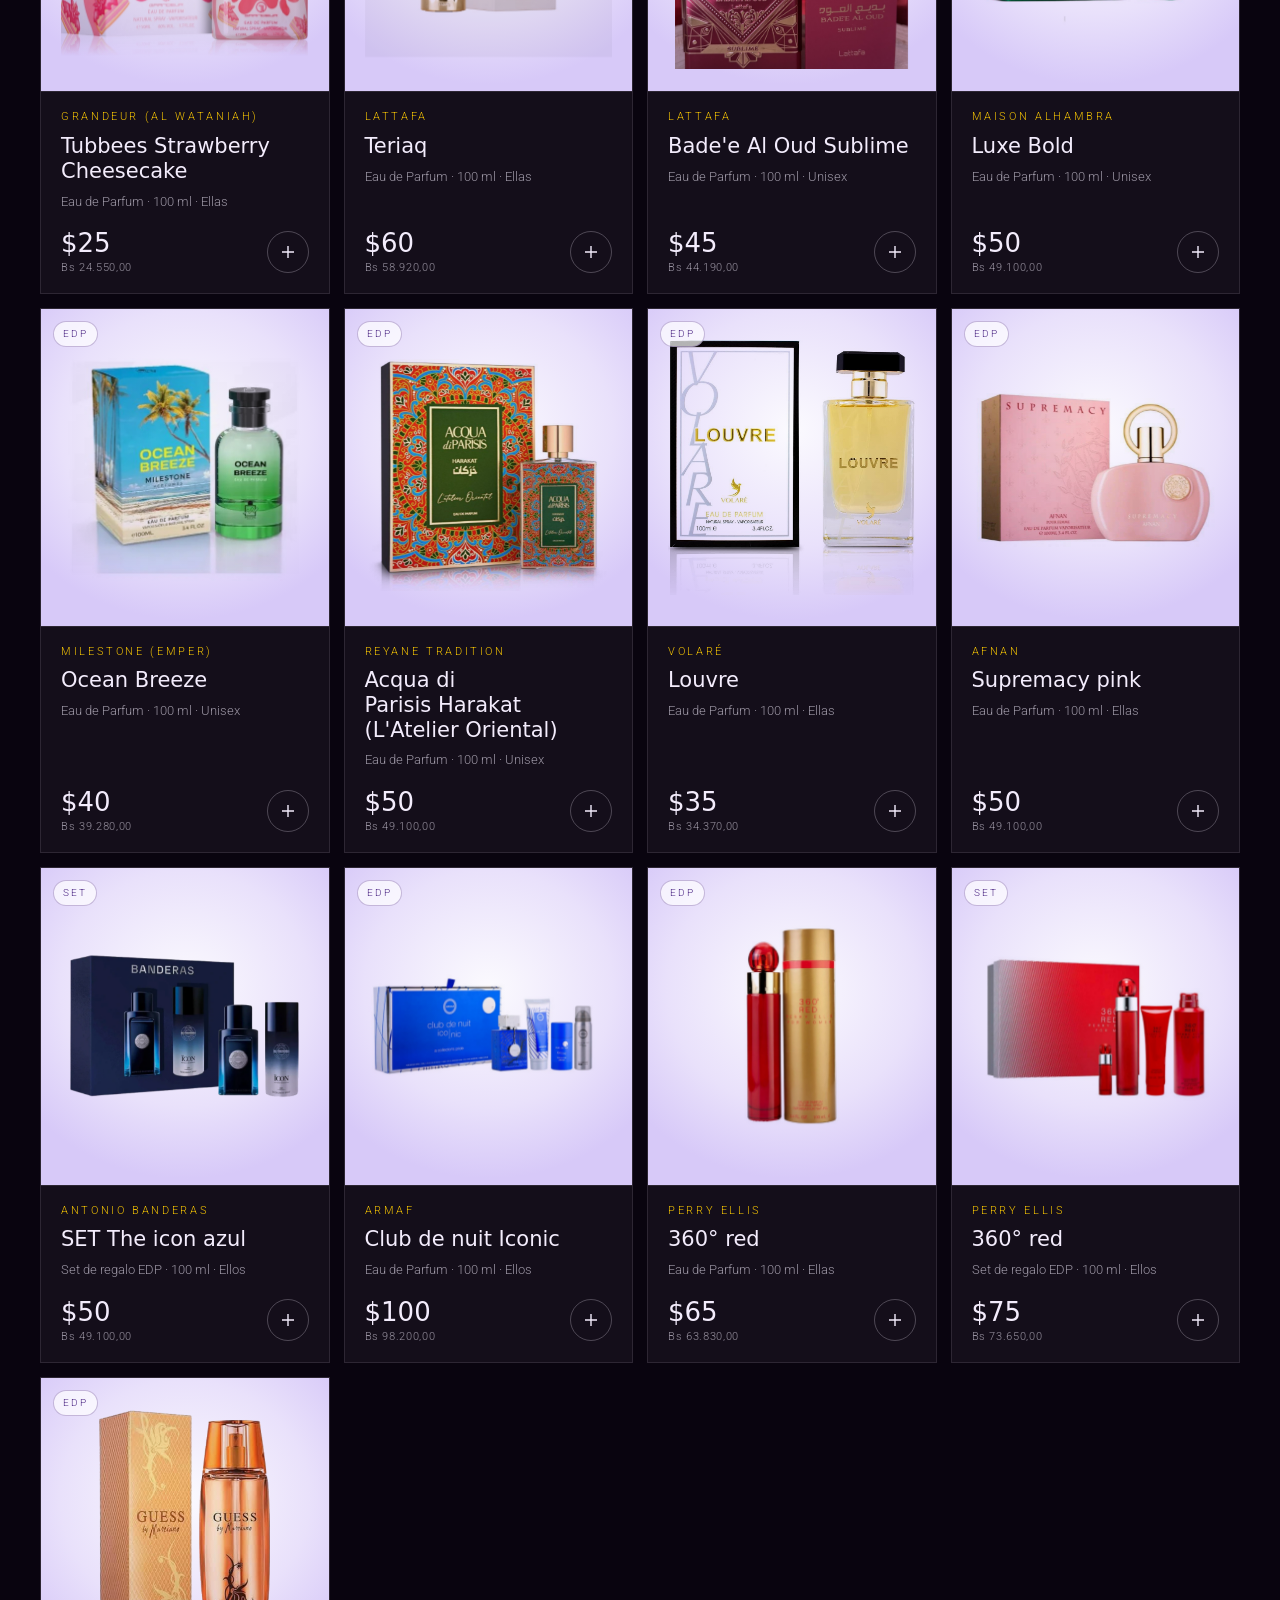
==== commit ab5715d1: "Add files via upload" ====
--- a/index.html
+++ b/index.html
@@ -22,7 +22,7 @@
 <link rel="apple-touch-icon" href="icon-192.png">
 <link rel="preconnect" href="https://fonts.googleapis.com">
 <link rel="preconnect" href="https://fonts.gstatic.com" crossorigin>
-<link rel="stylesheet" href="css/styles.css?v=4.1">
+<link rel="stylesheet" href="css/styles.css?v=4.2">
 </head>
 <body>
 
@@ -73,6 +73,7 @@
         <p class="hero-lead" data-t="lead">Encuentra la esencia que conecta con tu personalidad. Selección exclusiva de aromas que cautivan los sentidos: grandes casas europeas, perfumería árabe y ediciones que no se repiten.</p>
         <div class="hero-acciones">
           <a class="btn btn-oro" href="#catalogo">Ver el catálogo</a>
+          <button class="btn" type="button" data-quiz>Encuentra tu perfume ideal</button>
           <a class="btn js-wa" href="#" target="_blank" rel="noopener">Asesoría por WhatsApp</a>
         </div>
         <div class="hero-datos">
@@ -94,6 +95,18 @@
   </section>
 
   <div class="casas" aria-hidden="true"><div class="casas-pista" id="casas-pista"></div></div>
+
+  <!-- ===== QUIZ ===== -->
+  <section class="quizband" aria-label="Quiz de perfumes">
+    <div class="wrap">
+      <div>
+        <span class="eyebrow">Quiz olfativo</span>
+        <h2>¿No sabes cuál <em>elegir</em>?</h2>
+        <p>Responde 5 preguntas rápidas y te recomendamos el perfume que va contigo.</p>
+      </div>
+      <button class="btn btn-oro" type="button" data-quiz>Encuentra tu perfume ideal</button>
+    </div>
+  </section>
 
   <!-- ===== COLECCIONES ===== -->
   <section class="seccion destacados" id="destacados">
@@ -308,11 +321,22 @@
 </div>
 
 <button class="fab" id="fab" type="button"><svg viewBox="0 0 24 24"><path d="M5 8h14l-1 12H6L5 8z"/><path d="M9 8V6a3 3 0 0 1 6 0v2"/></svg><span id="fab-txt">Bolsa</span></button>
+<div class="quiz" id="quiz" aria-hidden="true" role="dialog" aria-modal="true" aria-label="Encuentra tu perfume ideal">
+  <div class="quiz-cab">
+    <button class="quiz-atras" type="button" id="quiz-atras" aria-label="Pregunta anterior" hidden><svg viewBox="0 0 24 24"><path d="M15 5l-7 7 7 7"/></svg></button>
+    <div class="quiz-prog"><span id="quiz-paso"></span><div class="quiz-barra"><i id="quiz-barra"></i></div></div>
+    <button class="cerrar" type="button" data-cerrar aria-label="Cerrar quiz"><svg viewBox="0 0 14 14"><path d="M1 1l12 12M13 1L1 13"/></svg></button>
+  </div>
+  <div class="quiz-cuerpo" id="quiz-cuerpo"></div>
+</div>
+
 <div class="toast" id="toast" role="status" aria-live="polite"></div>
 
 <script src="config.js?v=2.1"></script>
+<script src="perfiles.js?v=1"></script>
 <script src="catalogo.js?v=2.1"></script>
 <script src="js/frascos.js?v=2.1"></script>
-<script src="js/app.js?v=4.2"></script>
+<script src="js/app.js?v=4.3"></script>
+<script src="js/quiz.js?v=1.1"></script>
 </body>
 </html>
--- a/css/styles.css
+++ b/css/styles.css
@@ -466,4 +466,56 @@
 html[data-logo="monograma"] .sello-logo{width:44%;aspect-ratio:1}
 html[data-logo="emblema"] .sello-logo{width:40%}
 
-h2,h3{color:var(--tit,inherit)}
+h2,h3{color:var(--tit-txt,inherit)}
+
+/* ---------- Quiz olfativo ---------- */
+.quizband{border-block:1px solid var(--line);background:radial-gradient(60% 120% at 85% 50%,var(--violet-soft),transparent 70%),var(--bg-2)}
+.quizband .wrap{display:flex;justify-content:space-between;align-items:center;gap:28px;padding-block:56px;flex-wrap:wrap}
+.quizband h2{font-family:var(--f-display);font-weight:400;font-size:clamp(30px,4vw,46px);line-height:1.08;margin:10px 0 8px}
+.quizband h2 em{color:var(--gold)}
+.quizband p{margin:0;color:var(--muted);max-width:46ch}
+.quiz{position:fixed;inset:0;z-index:95;display:flex;flex-direction:column;background:radial-gradient(70% 50% at 50% 0%,var(--violet-soft),transparent 70%),var(--bg);
+  opacity:0;visibility:hidden;transform:translateY(14px);transition:opacity .35s,transform .35s,visibility 0s .35s}
+.quiz.on{opacity:1;visibility:visible;transform:none;transition:opacity .35s,transform .35s}
+.quiz-cab{display:flex;align-items:center;gap:14px;padding:max(14px,env(safe-area-inset-top)) var(--gutter) 14px;border-bottom:1px solid var(--line)}
+.quiz-prog{flex:1;display:flex;flex-direction:column;gap:8px;min-width:0}
+.quiz-prog span{font-size:11px;letter-spacing:.24em;text-transform:uppercase;color:var(--muted)}
+.quiz-barra{height:2px;background:var(--line)}
+.quiz-barra i{display:block;height:100%;width:0;background:var(--gold);box-shadow:0 0 12px rgba(var(--accent-rgb),.6);transition:width .45s cubic-bezier(.2,.7,.2,1)}
+.quiz-atras{width:38px;height:38px;border-radius:50%;border:1px solid var(--line);background:none;cursor:pointer;display:grid;place-items:center;flex:none}
+.quiz-atras[hidden]{display:none}
+.quiz-atras svg{width:18px;height:18px;stroke:currentColor;fill:none;stroke-width:1.4}
+.quiz-cuerpo{flex:1;overflow-y:auto;padding:clamp(28px,6vw,64px) var(--gutter) 48px;max-width:880px;width:100%;margin:0 auto}
+.q-pregunta{animation:qIn .45s cubic-bezier(.2,.7,.2,1) both}
+@keyframes qIn{from{opacity:0;transform:translateY(16px)}}
+.q-pregunta h2{font-family:var(--f-display);font-weight:400;font-size:clamp(30px,5vw,54px);line-height:1.06;letter-spacing:-.01em}
+.q-pregunta>p{color:var(--muted);margin:12px 0 30px}
+.q-ops{display:grid;grid-template-columns:repeat(2,1fr);gap:12px}
+.q-ops.tres{grid-template-columns:1fr}
+.q-op{position:relative;display:flex;flex-direction:column;align-items:flex-start;gap:12px;text-align:left;border:1px solid var(--line-strong);border-radius:16px;padding:20px 18px;background:rgba(var(--surface-rgb),.5);cursor:pointer;transition:border-color .25s,background .25s,transform .25s,box-shadow .25s;min-height:132px}
+.q-ops.tres .q-op{flex-direction:row;align-items:center;min-height:0;gap:18px}
+.q-ops.tres .q-op .q-d{margin-left:auto;text-align:right}
+.q-op:hover{border-color:var(--gold);transform:translateY(-2px);box-shadow:0 14px 40px -20px rgba(var(--accent-rgb),.5)}
+.q-op.sel{border-color:var(--gold);background:var(--gold-soft)}
+.q-ico{width:34px;height:34px;flex:none;stroke:var(--gold);fill:none;stroke-width:1.2;stroke-linecap:round;stroke-linejoin:round}
+.q-l{font-size:16px;line-height:1.3;color:var(--fg)}
+.q-d{font-size:11px;letter-spacing:.16em;text-transform:uppercase;color:var(--muted)}
+@media (min-width:760px){.q-ops{grid-template-columns:repeat(4,1fr)}.q-ops.tres{grid-template-columns:repeat(3,1fr)}.q-ops.tres .q-op{flex-direction:column;align-items:flex-start;min-height:170px}.q-ops.tres .q-op .q-d{margin-left:0;text-align:left}.q-op{min-height:170px}}
+.q-res h2{font-family:var(--f-display);font-weight:400;font-size:clamp(34px,5.4vw,62px);line-height:1.04;margin:12px 0 22px}
+.q-match{display:grid;grid-template-columns:minmax(0,.8fr) minmax(0,1.2fr);cursor:default;border:1px solid var(--line-strong);border-radius:18px;overflow:hidden}
+.q-match:hover{box-shadow:none;border-color:var(--line-strong)}
+.q-match .card-vis{aspect-ratio:auto;min-height:300px;height:100%}
+.q-info{display:flex;flex-direction:column;gap:8px;padding:clamp(18px,3vw,32px)}
+.q-tags{display:flex;flex-wrap:wrap;gap:6px;margin:8px 0 4px}
+.q-tags span{font-size:11px;letter-spacing:.1em;padding:5px 11px;border:1px solid var(--line-strong);border-radius:999px;color:var(--lav)}
+.q-precio{margin:10px 0 6px}
+.q-acc{display:flex;flex-wrap:wrap;gap:8px;margin-top:auto;padding-top:10px}
+.q-acc .btn{padding:13px 20px}
+.q-sub{font-family:var(--f-display);font-weight:400;font-size:24px;margin:38px 0 16px}
+.q-alts{display:grid;grid-template-columns:repeat(2,minmax(0,1fr));gap:12px}
+.q-alt{border:1px solid var(--line);border-radius:14px;overflow:hidden}
+.q-decant{display:flex;justify-content:space-between;align-items:center;gap:16px;flex-wrap:wrap;margin-top:26px;padding:20px 22px;border:1px dashed var(--line-strong);border-radius:14px}
+.q-decant strong{display:block;font-weight:400;font-size:17px}.q-decant span{color:var(--muted);font-size:14px}
+.q-fin{display:flex;gap:10px;flex-wrap:wrap;margin-top:34px}
+@media (max-width:640px){.q-match{grid-template-columns:1fr}.q-match .card-vis{min-height:0;height:270px;aspect-ratio:auto}.q-alts{gap:8px}}
+@media (prefers-reduced-motion:reduce){.q-pregunta{animation:none}.quiz{transition:none}}
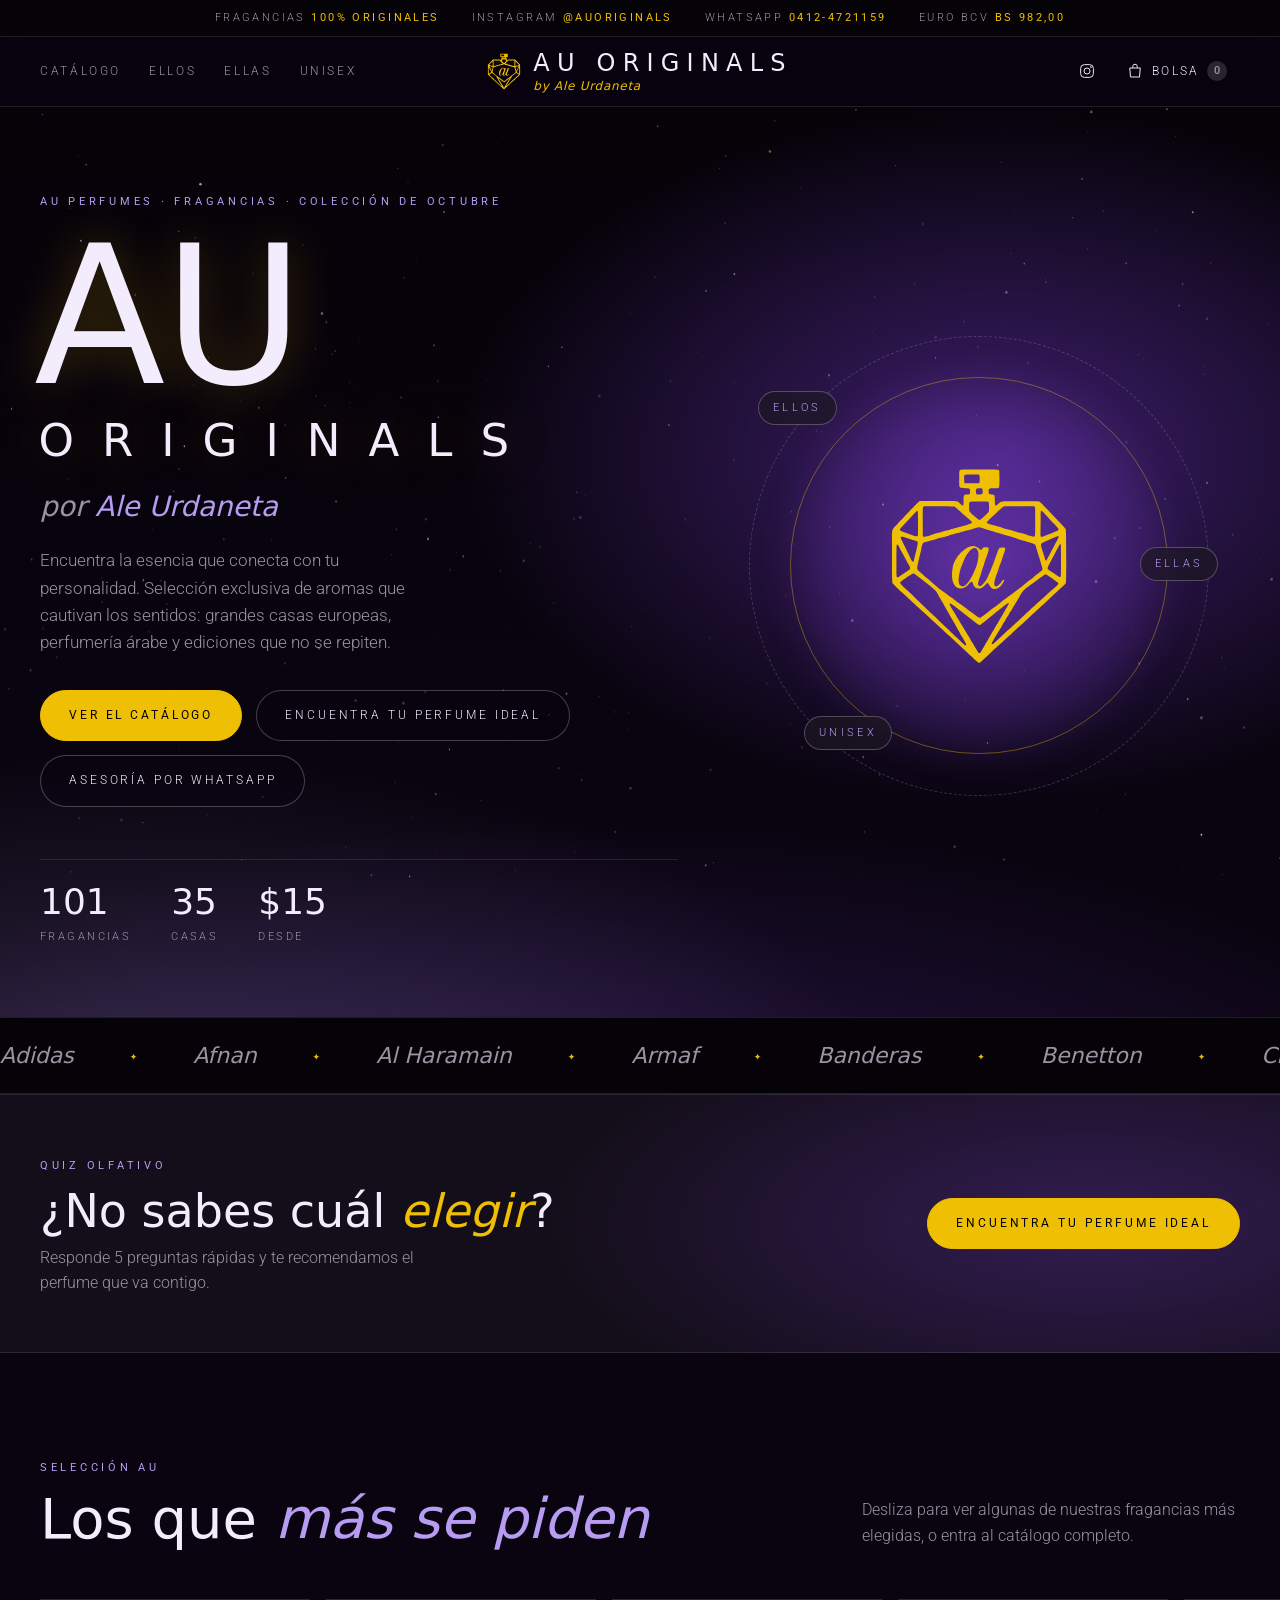
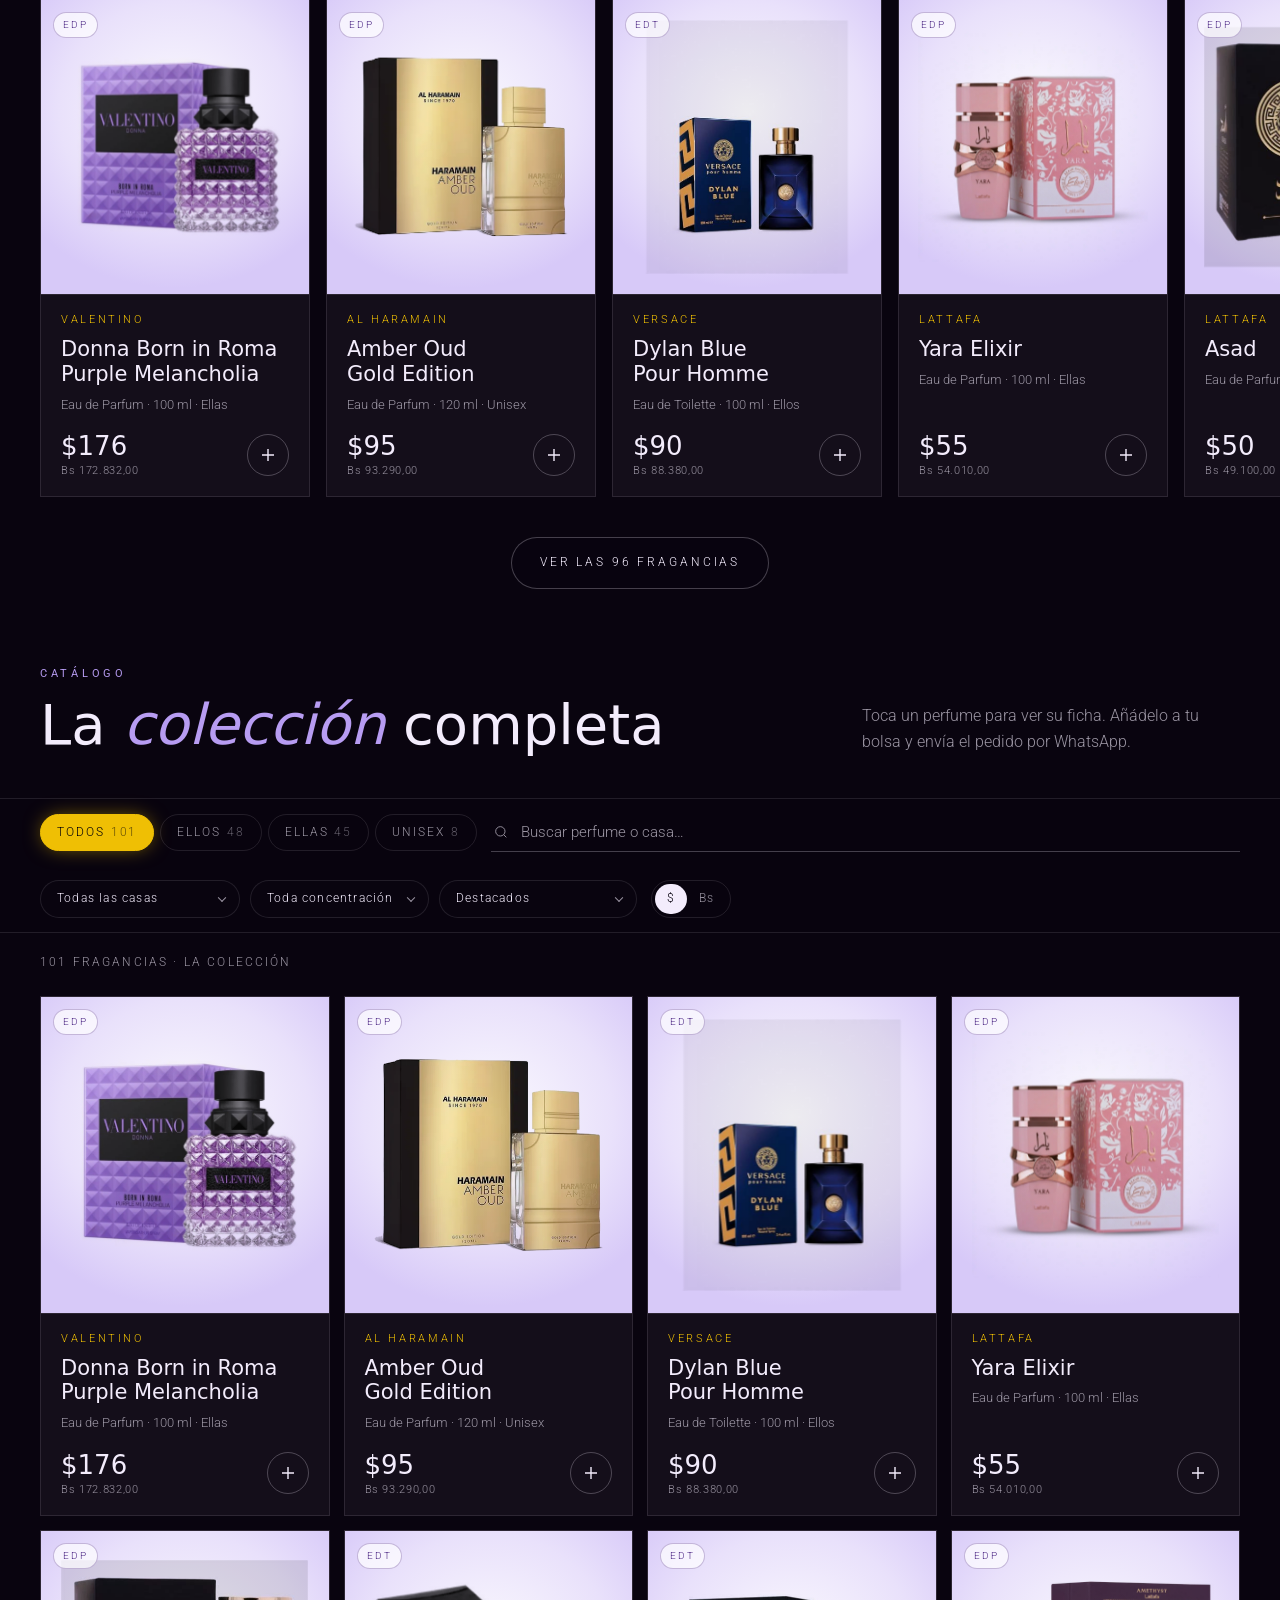
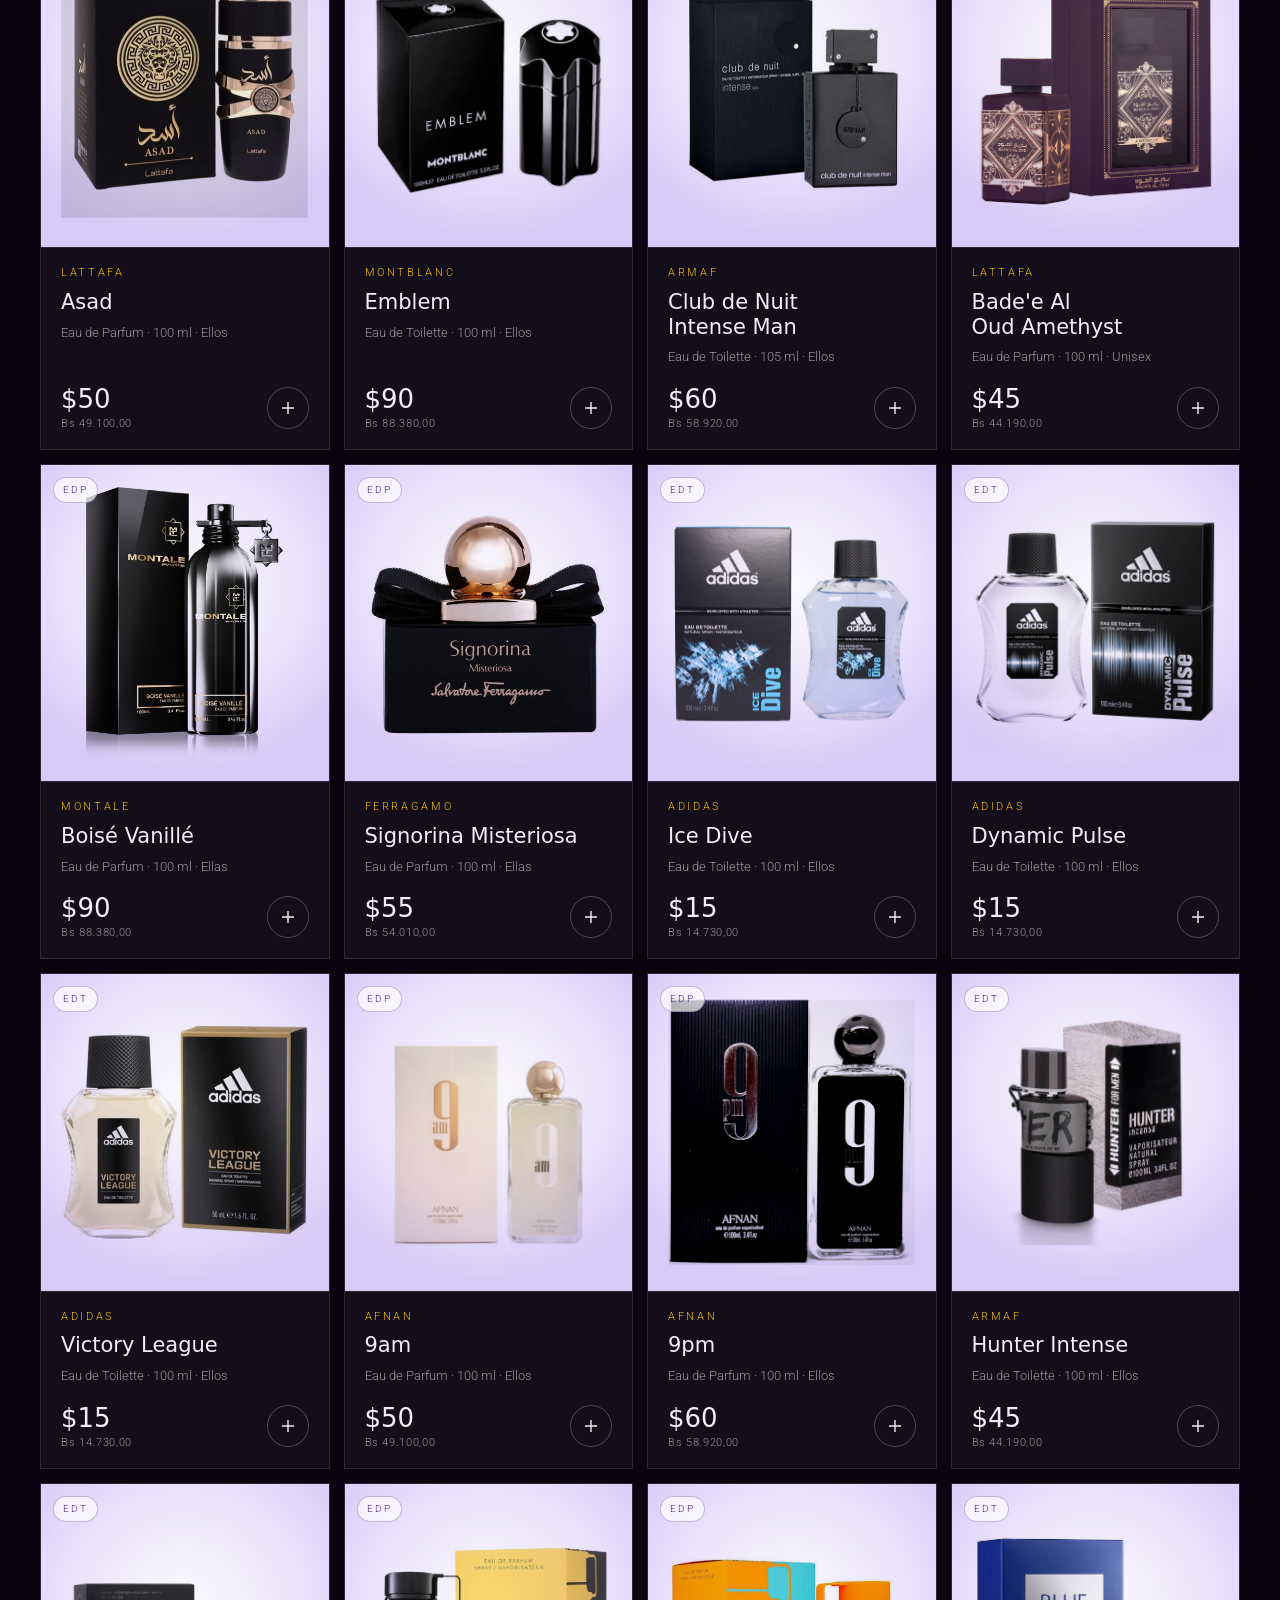
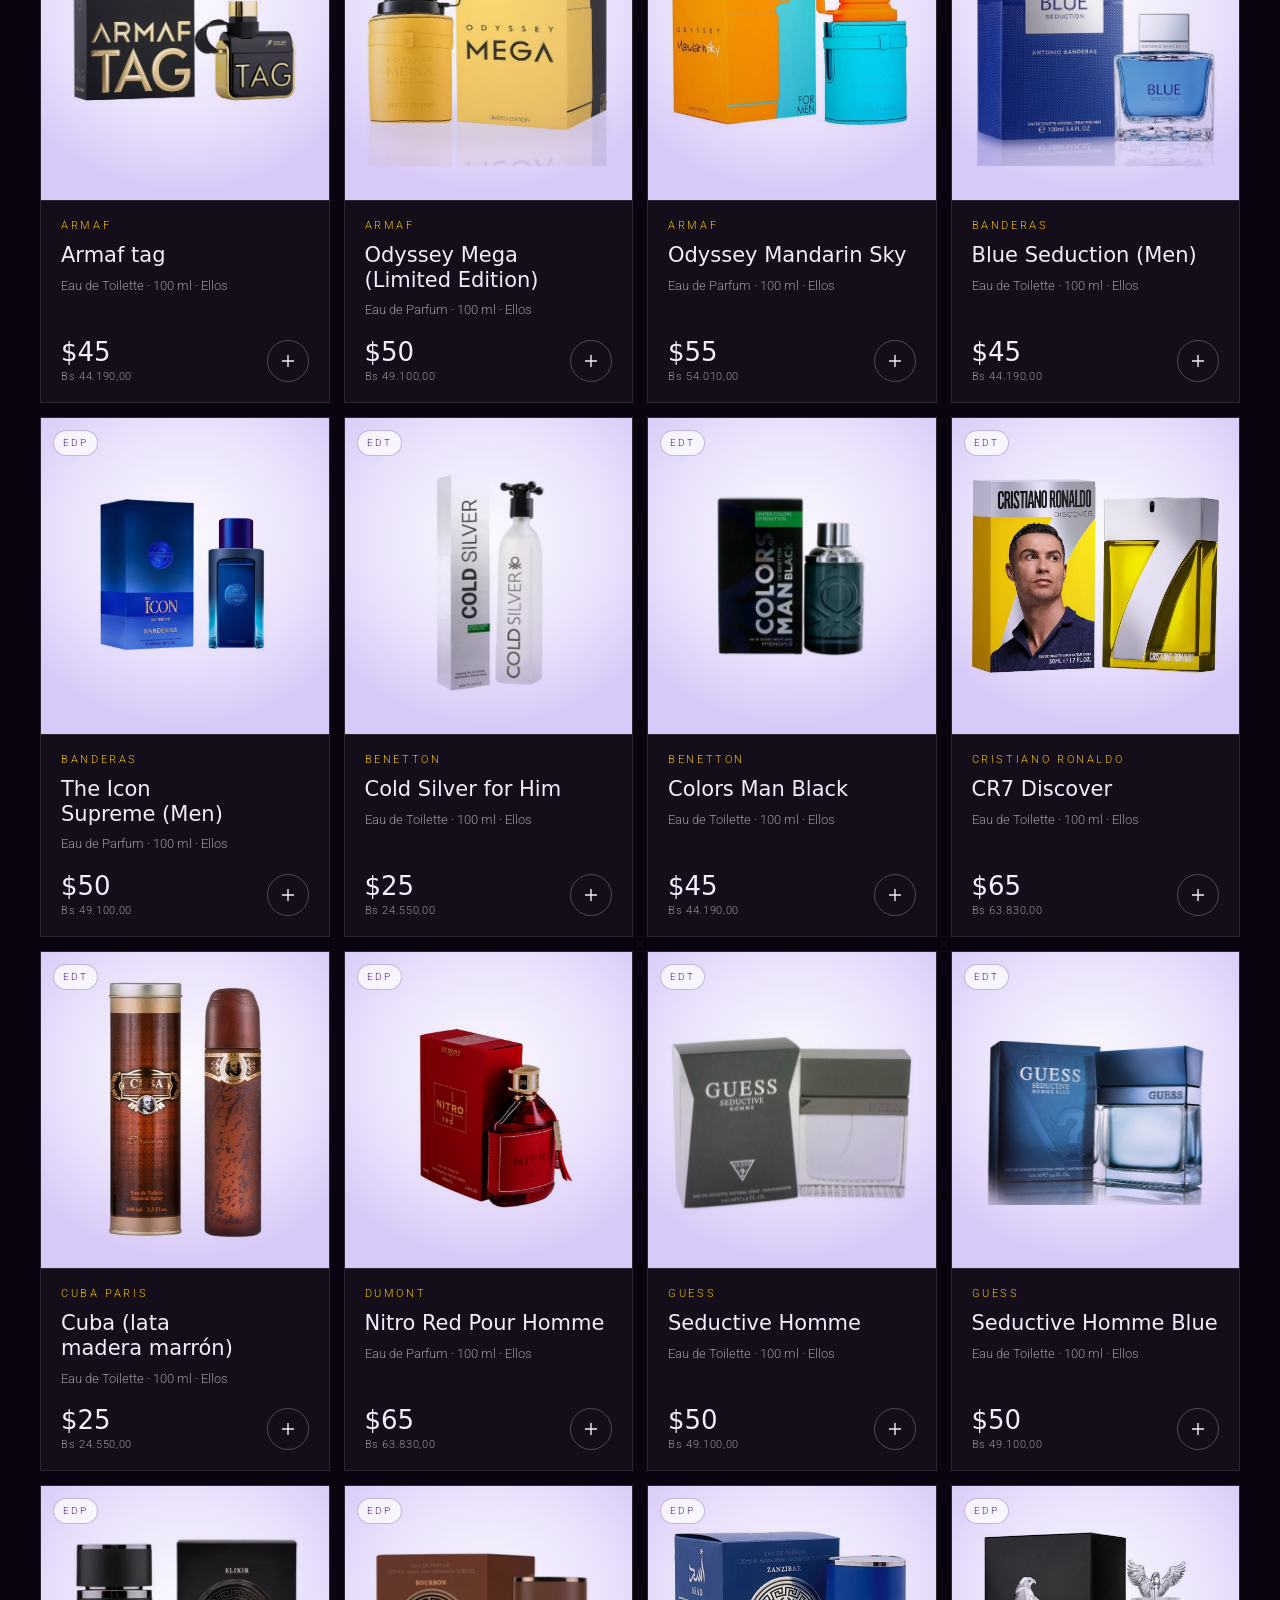
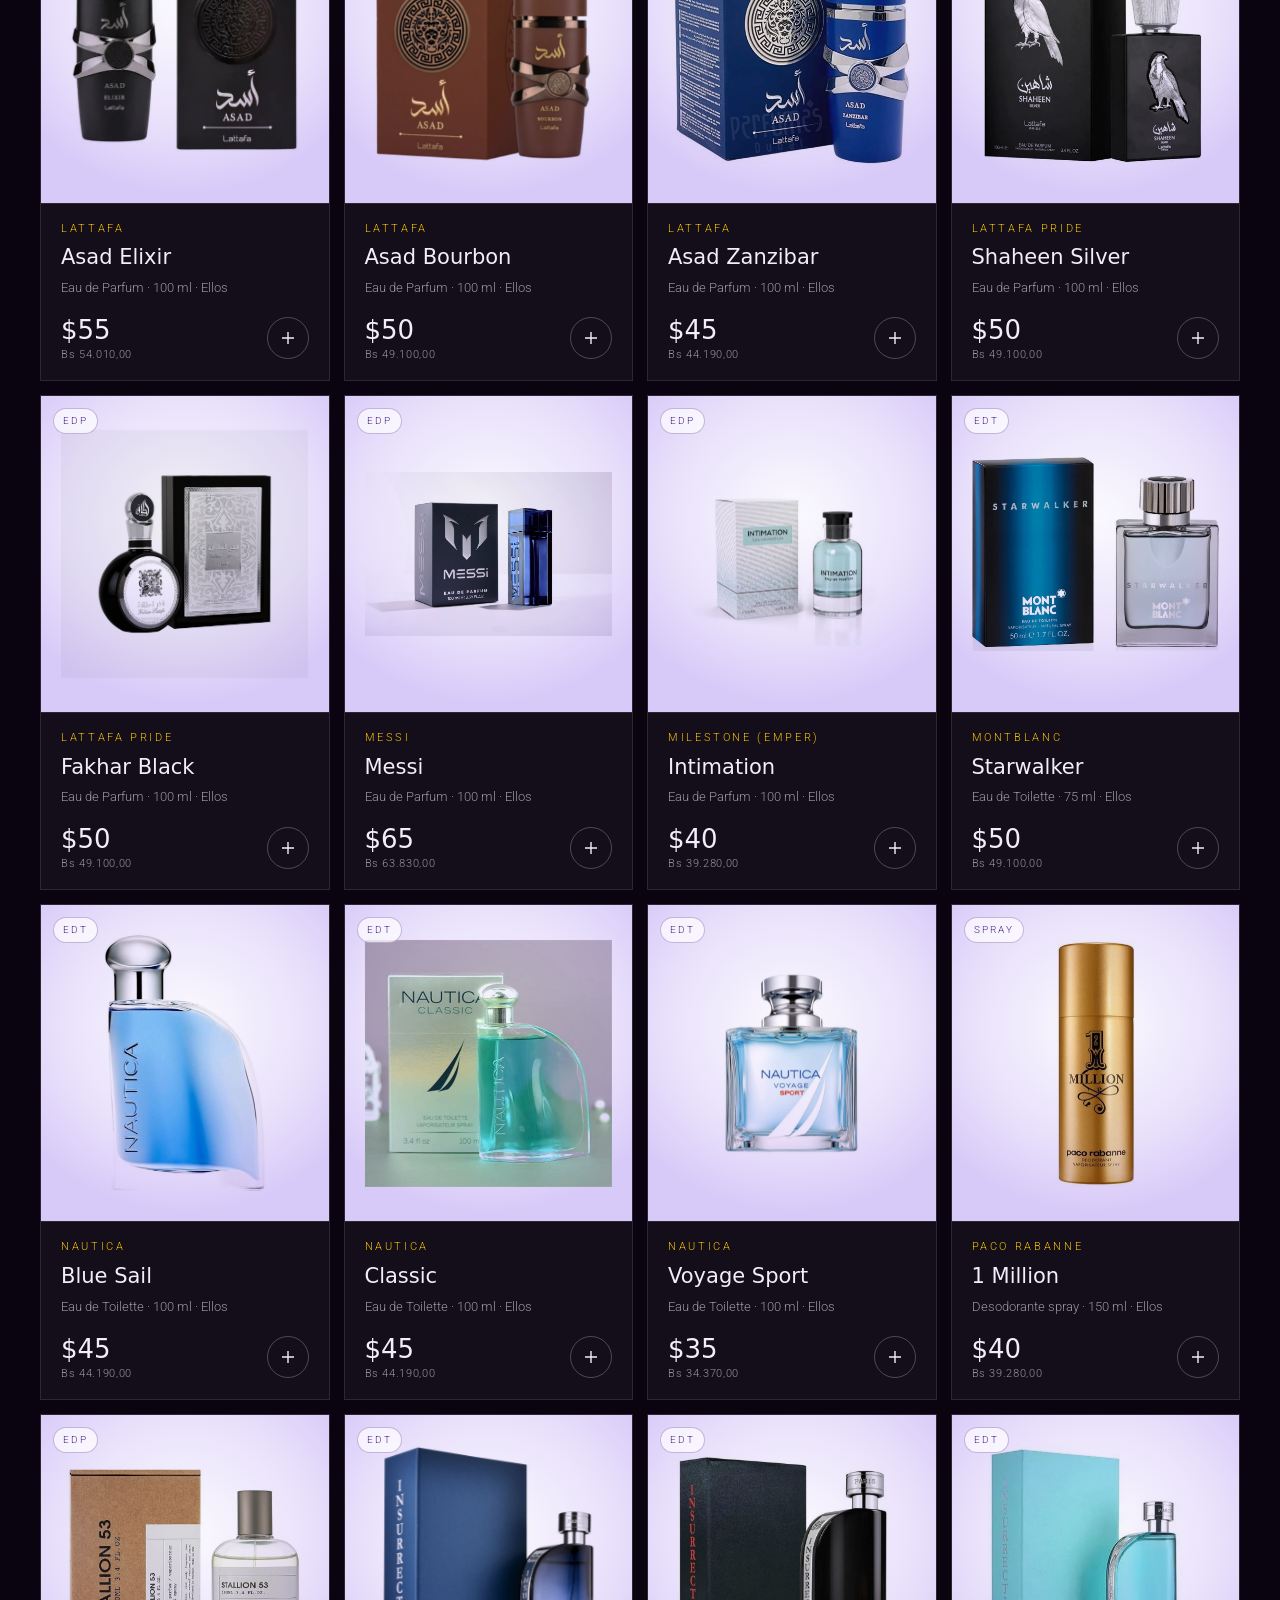
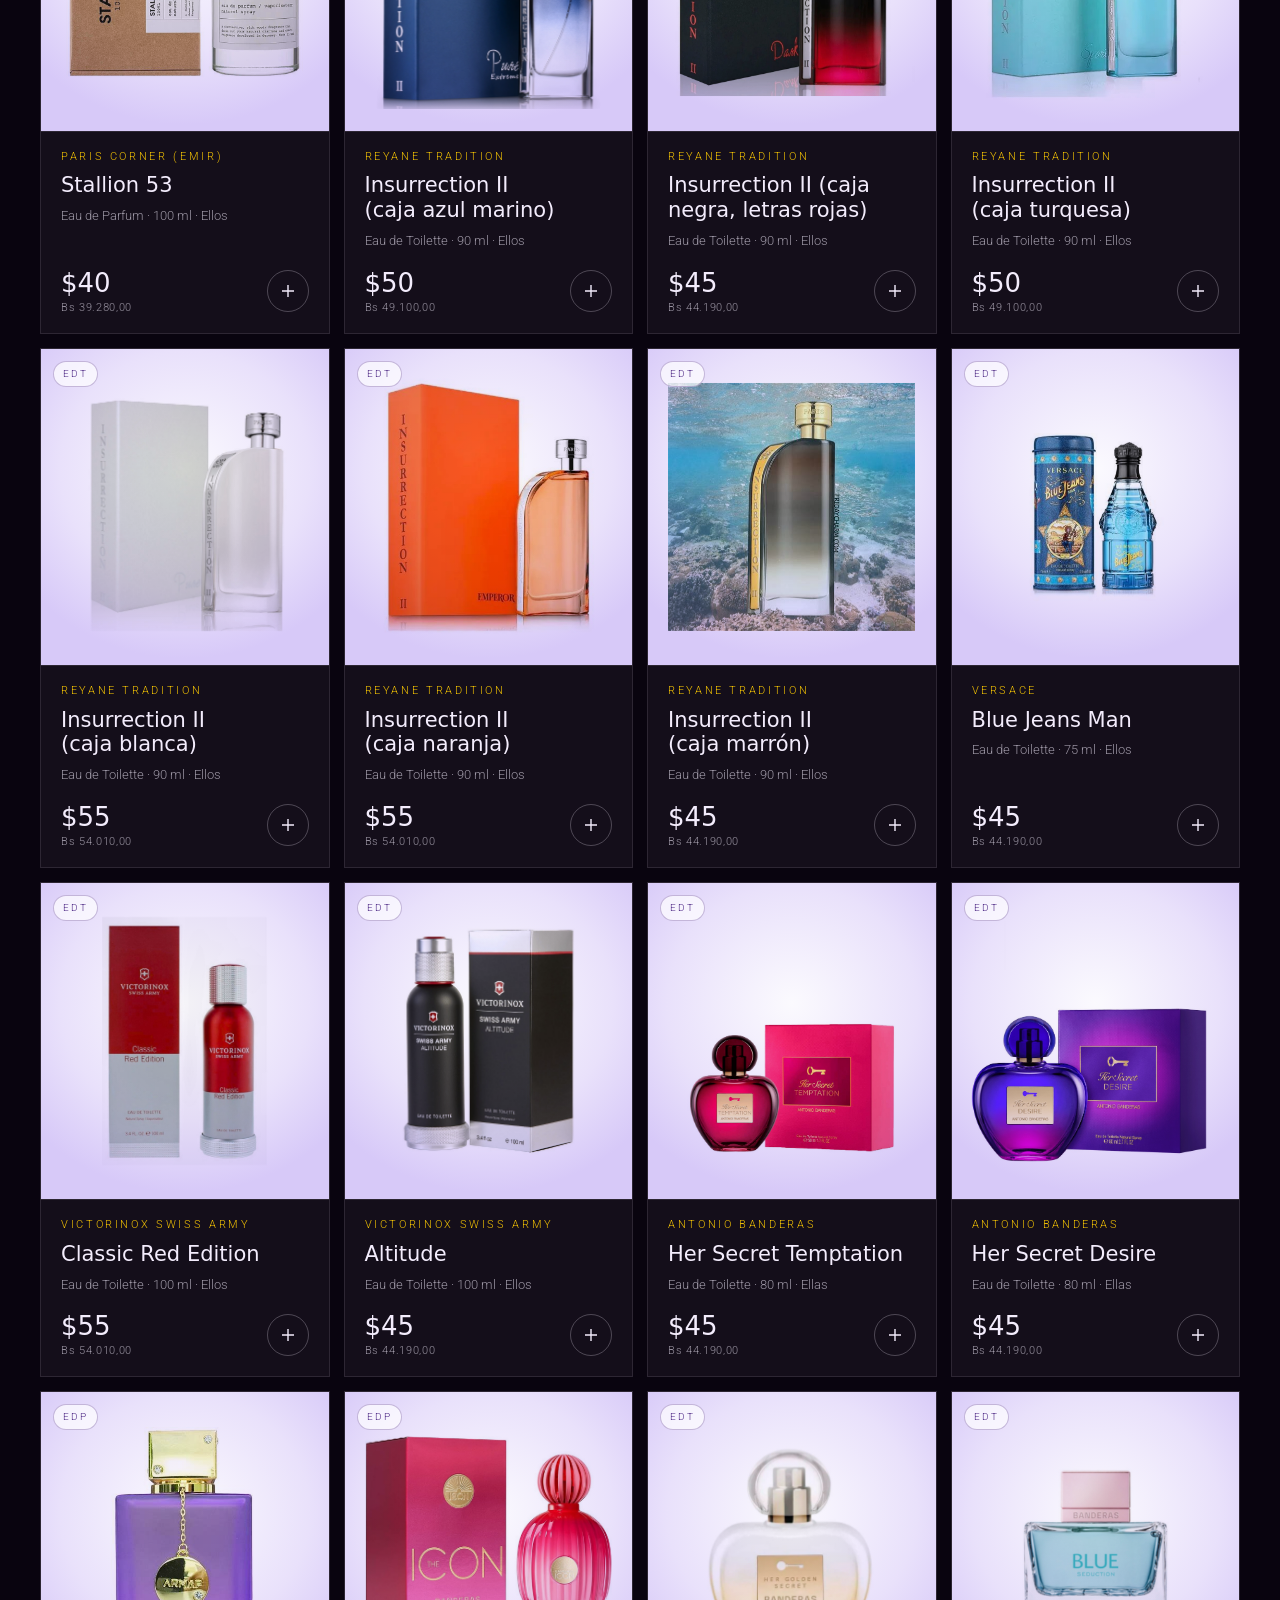
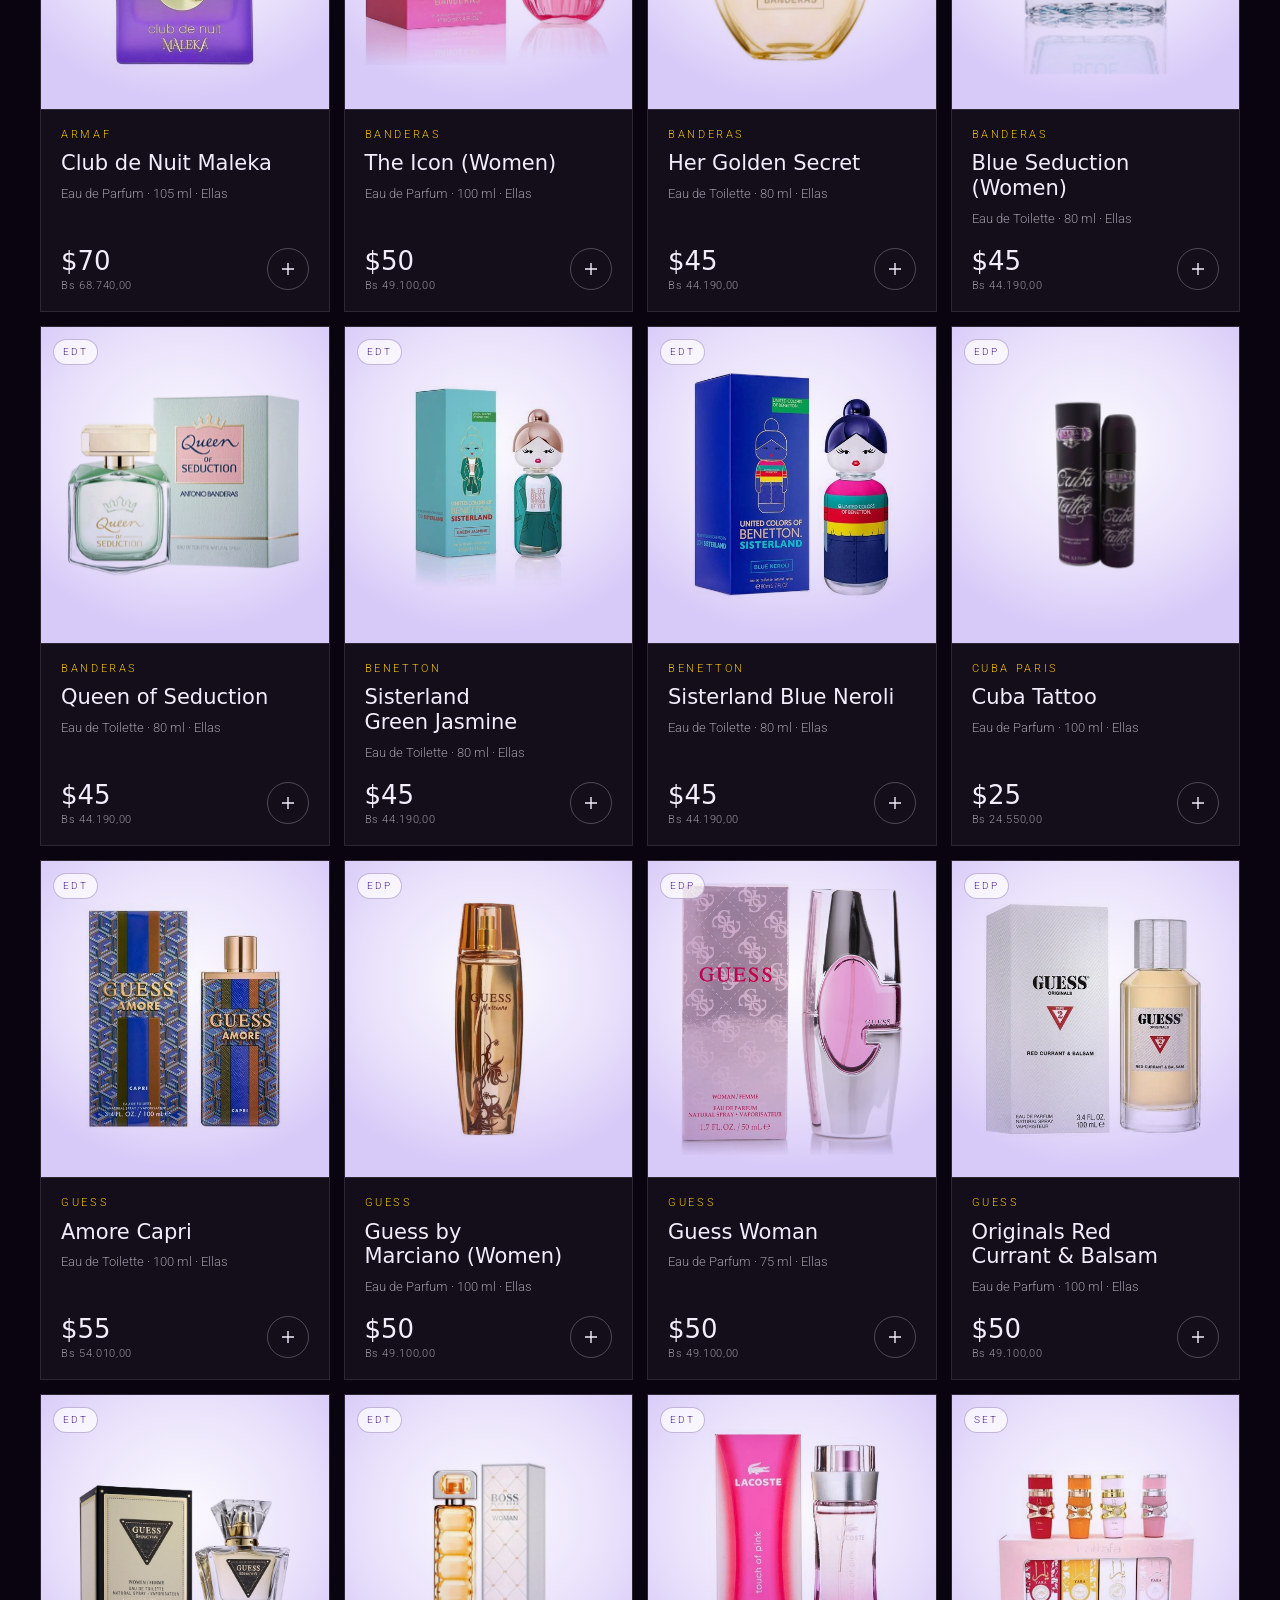
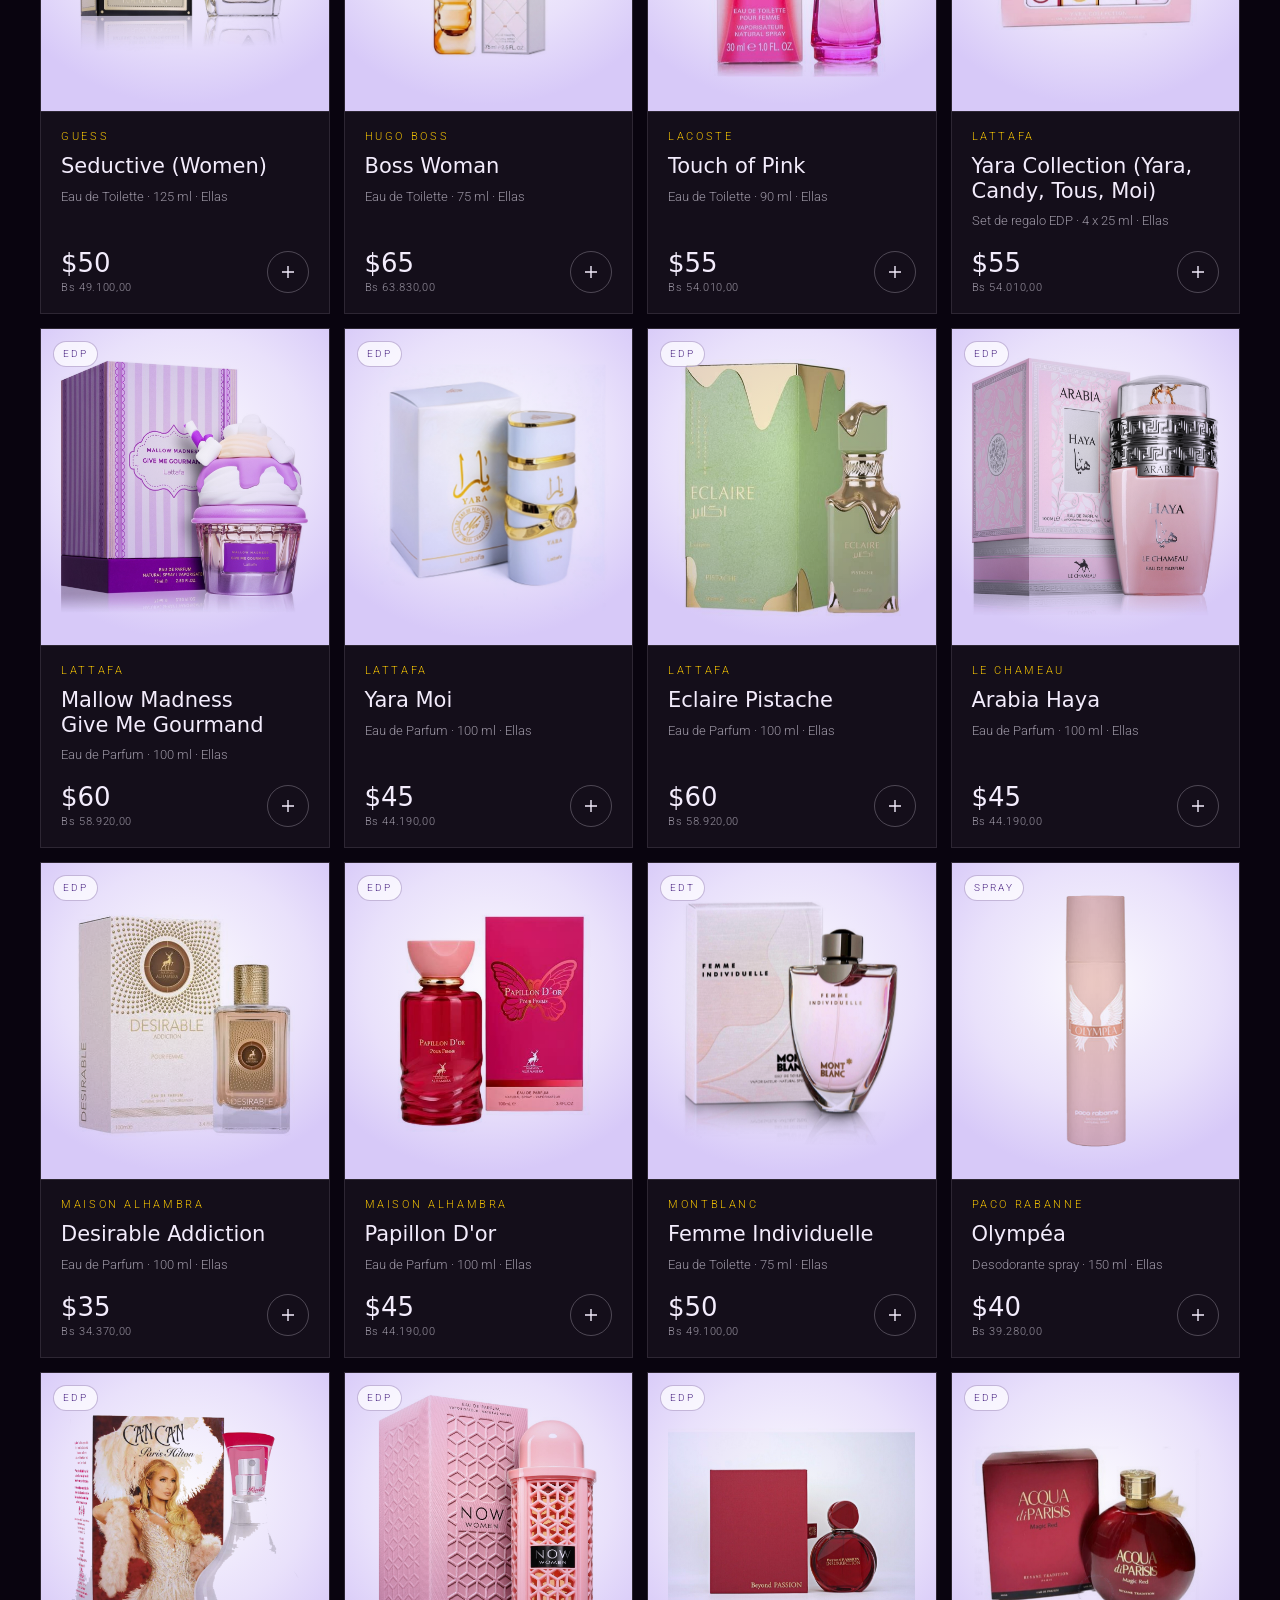
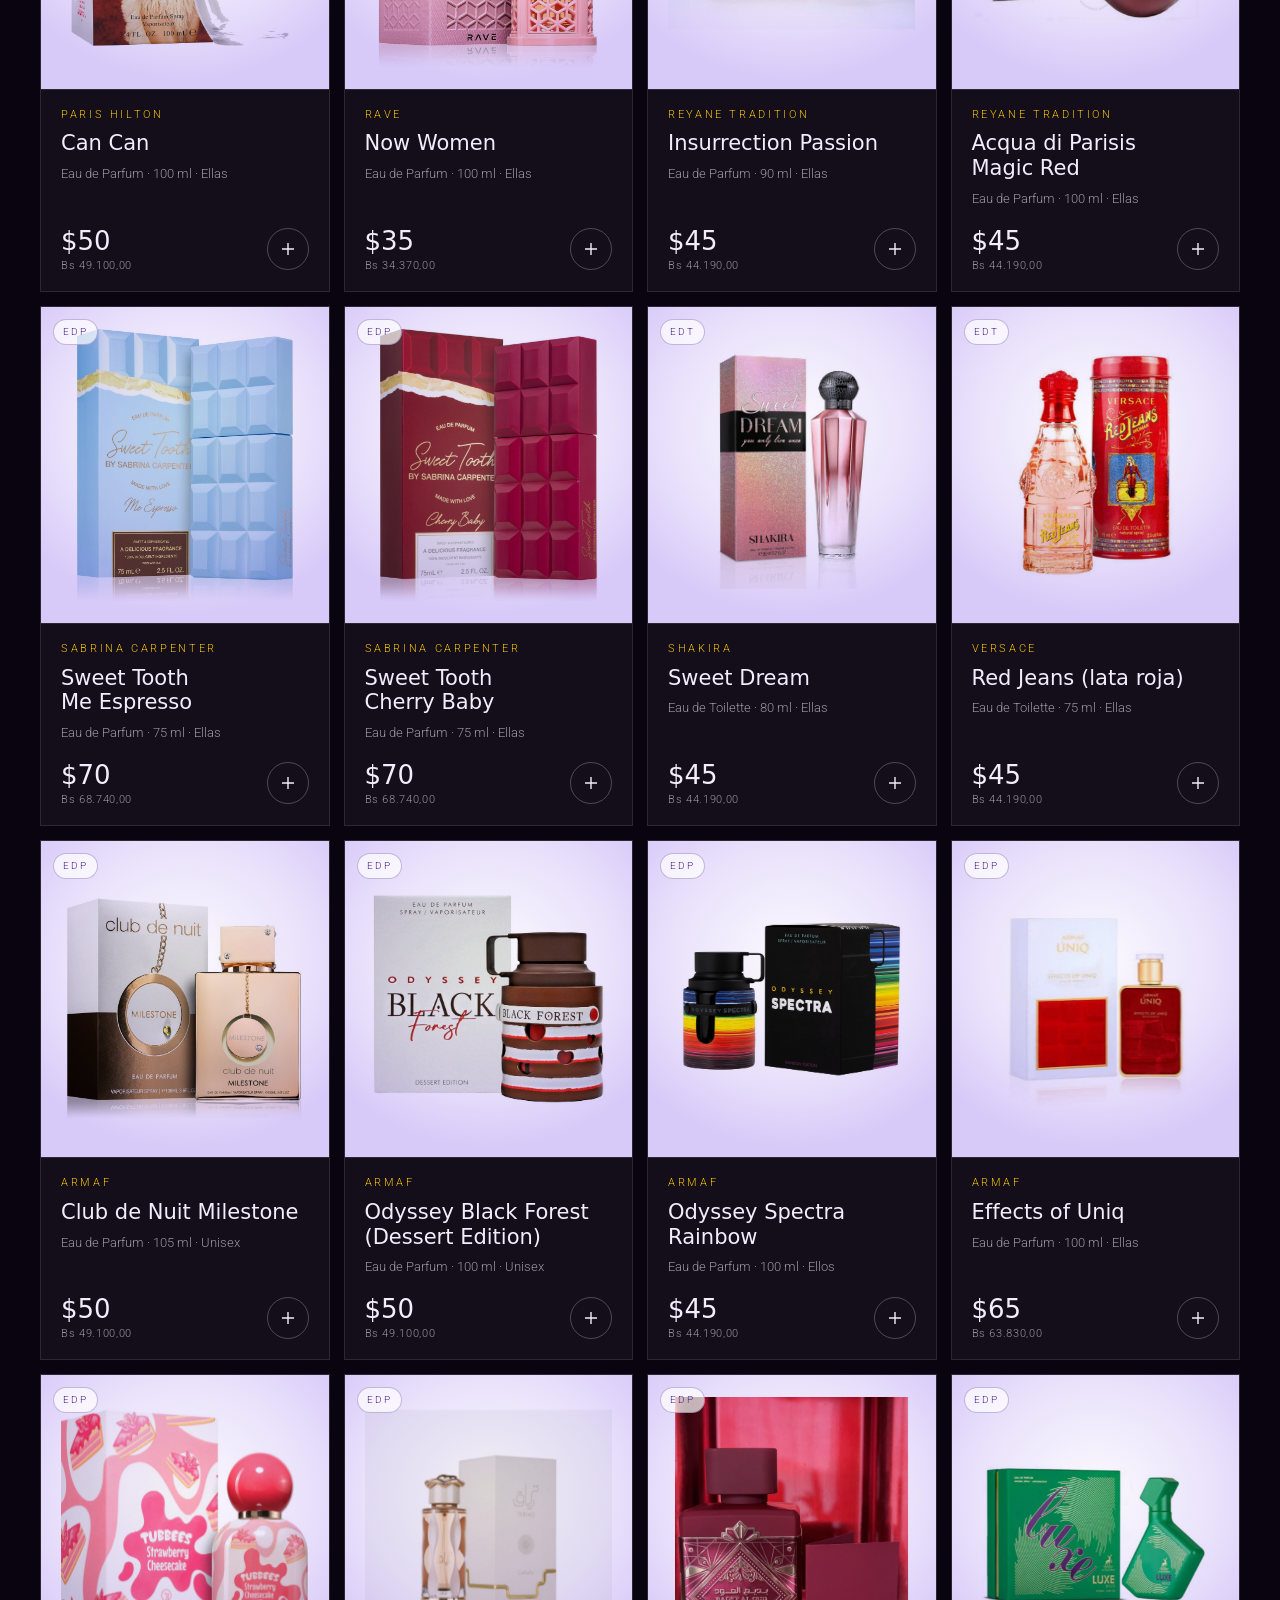
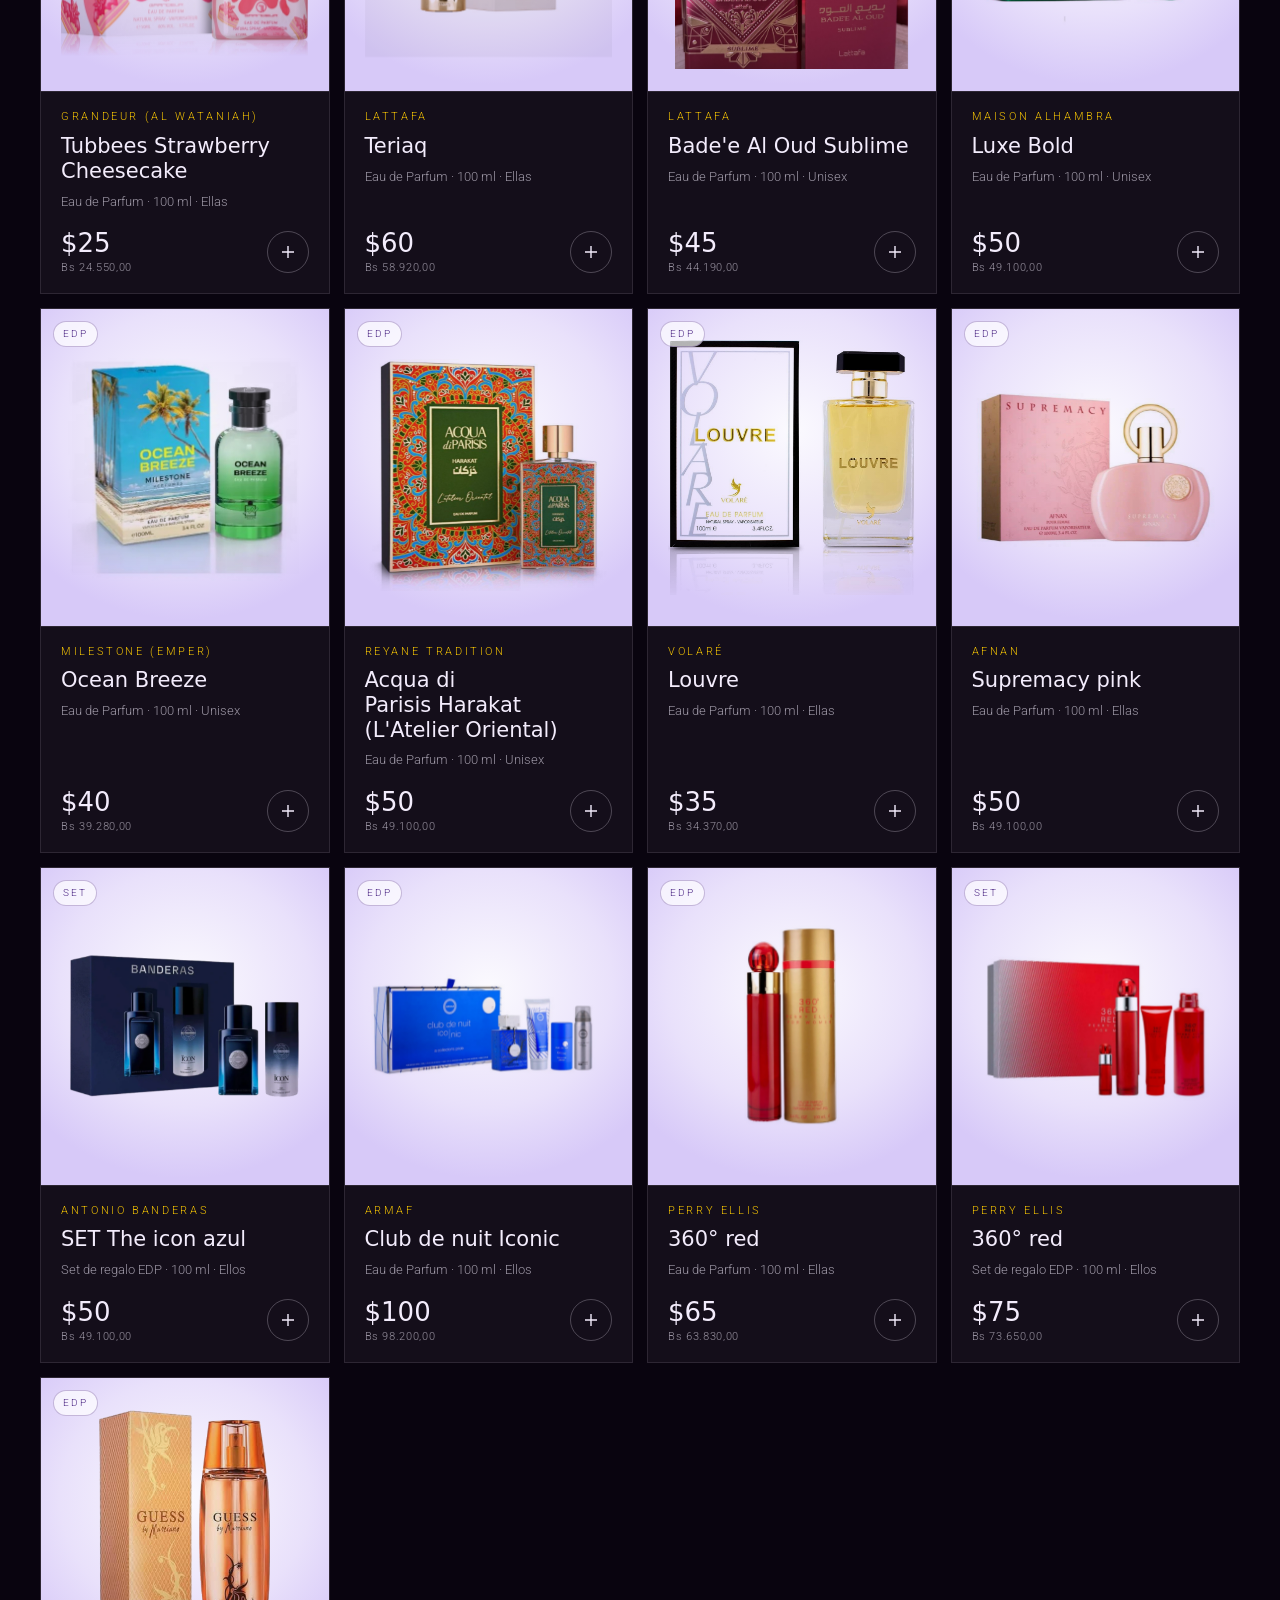
==== commit 47e9b553: "Add files via upload" ====
--- a/index.html
+++ b/index.html
@@ -22,7 +22,7 @@
 <link rel="apple-touch-icon" href="icon-192.png">
 <link rel="preconnect" href="https://fonts.googleapis.com">
 <link rel="preconnect" href="https://fonts.gstatic.com" crossorigin>
-<link rel="stylesheet" href="css/styles.css?v=4.2">
+<link rel="stylesheet" href="css/styles.css?v=4.3">
 </head>
 <body>
 
@@ -316,6 +316,7 @@
         <button class="btn btn-oro" type="button" id="ficha-add">Añadir a la bolsa</button>
         <a class="btn" id="ficha-wa" href="#" target="_blank" rel="noopener">Consultar</a>
       </div>
+      <div class="ficha-alt" id="ficha-alt" hidden></div>
     </div>
   </div>
 </div>
@@ -333,10 +334,10 @@
 <div class="toast" id="toast" role="status" aria-live="polite"></div>
 
 <script src="config.js?v=2.1"></script>
-<script src="perfiles.js?v=1"></script>
+<script src="perfiles.js?v=1.1"></script>
 <script src="catalogo.js?v=2.1"></script>
 <script src="js/frascos.js?v=2.1"></script>
-<script src="js/app.js?v=4.3"></script>
-<script src="js/quiz.js?v=1.1"></script>
+<script src="js/app.js?v=4.5"></script>
+<script src="js/quiz.js?v=1.3"></script>
 </body>
 </html>
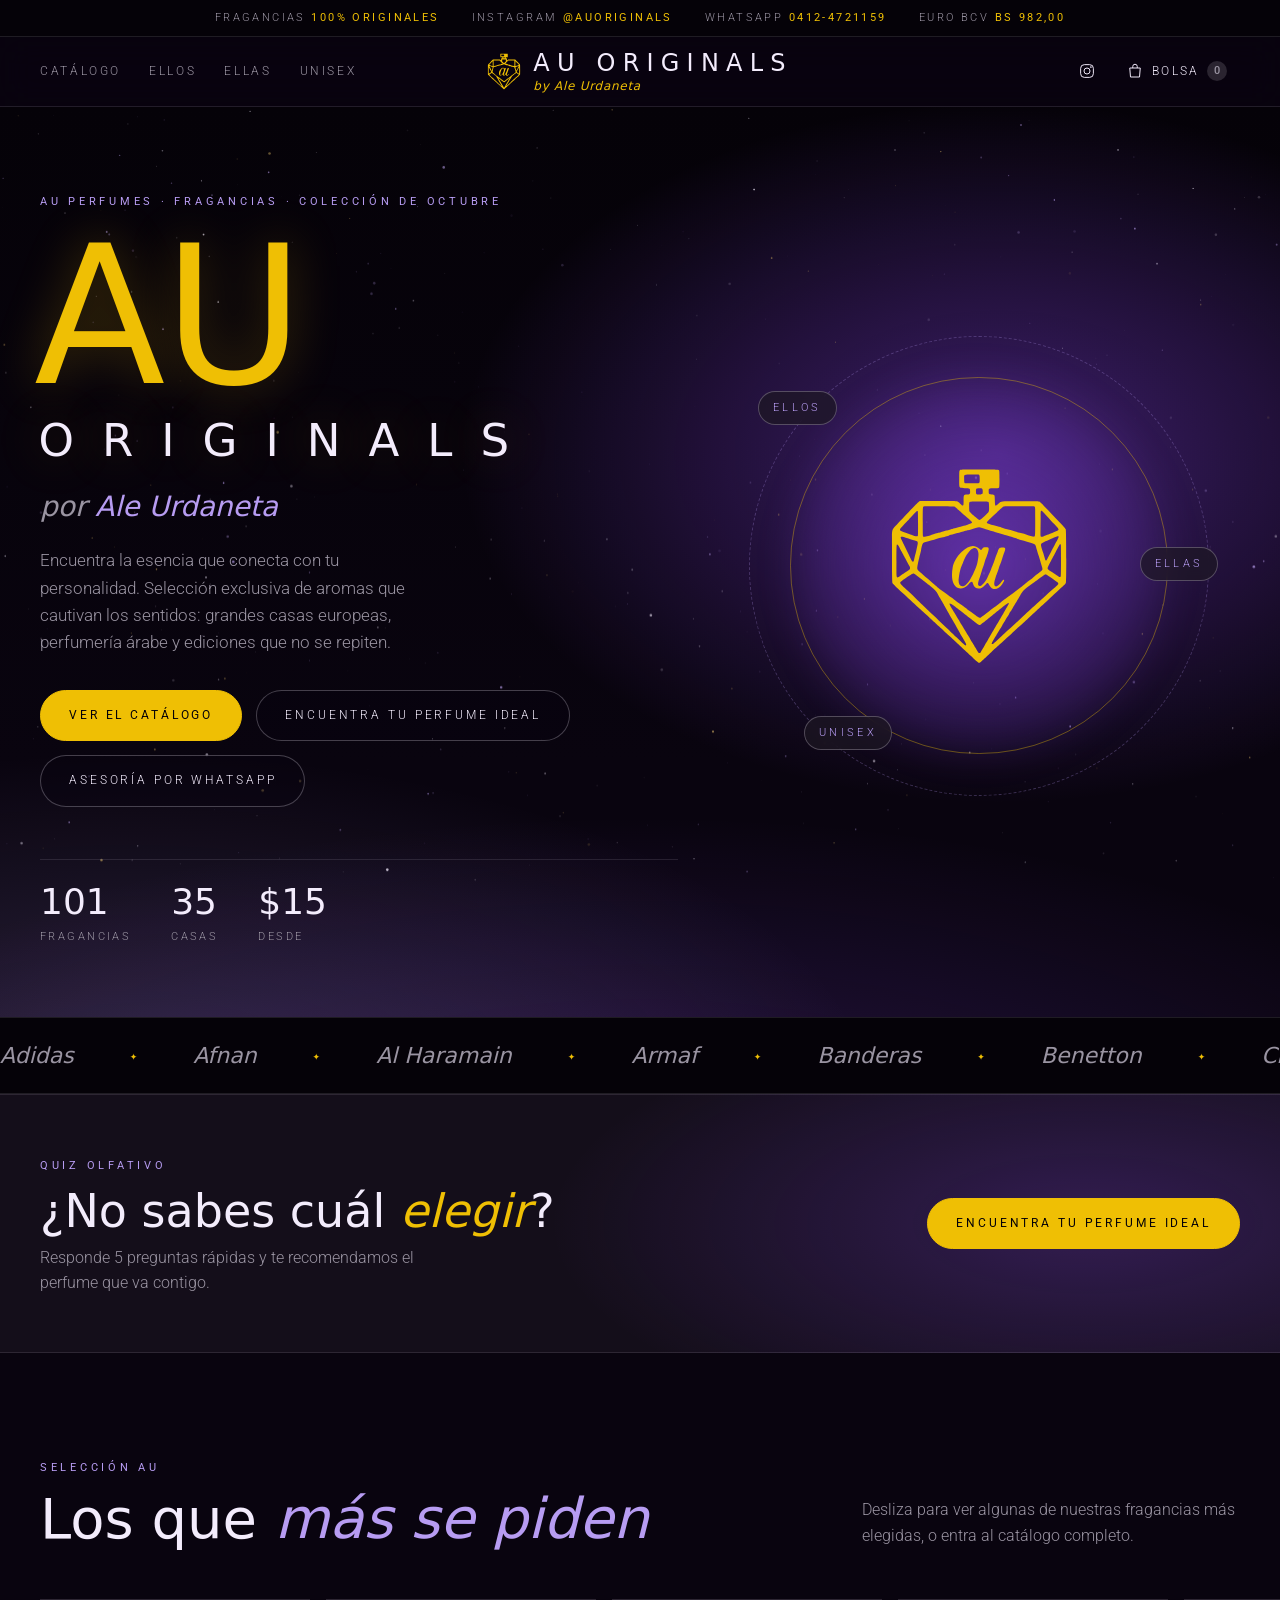
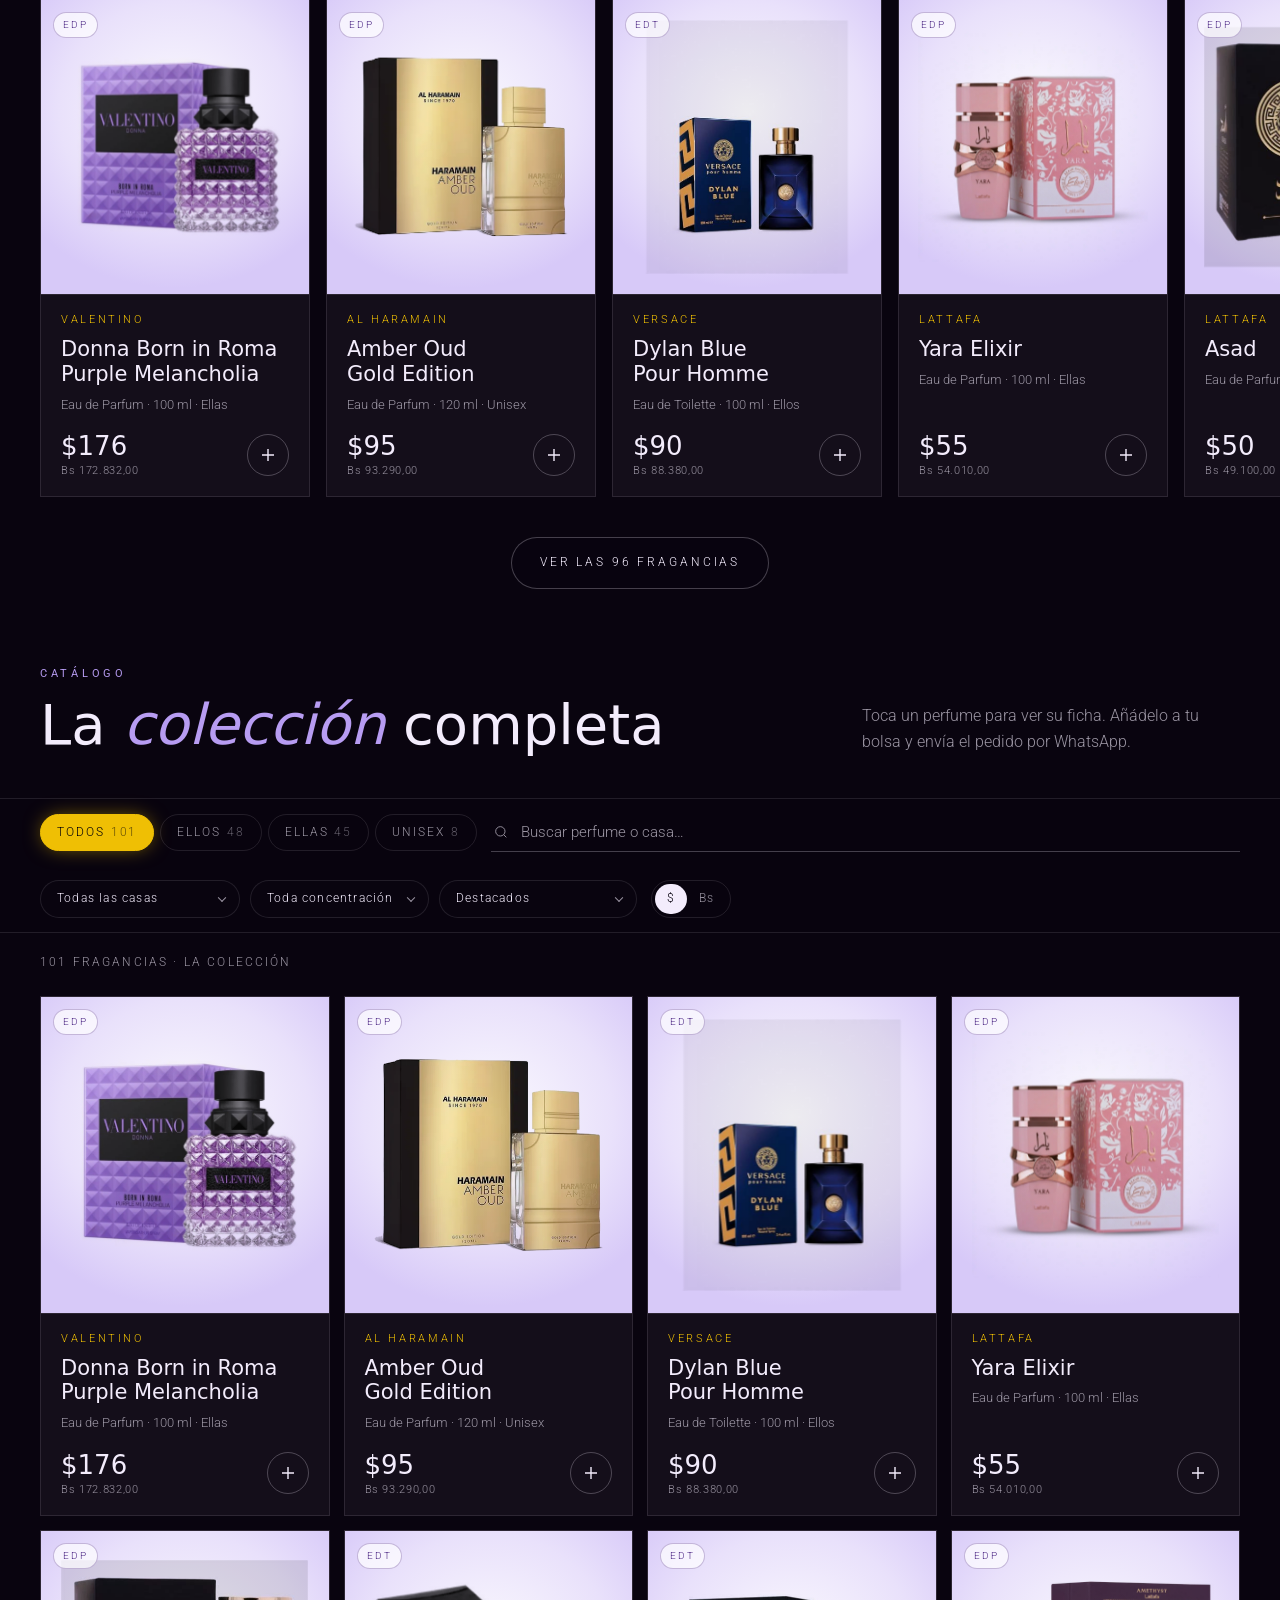
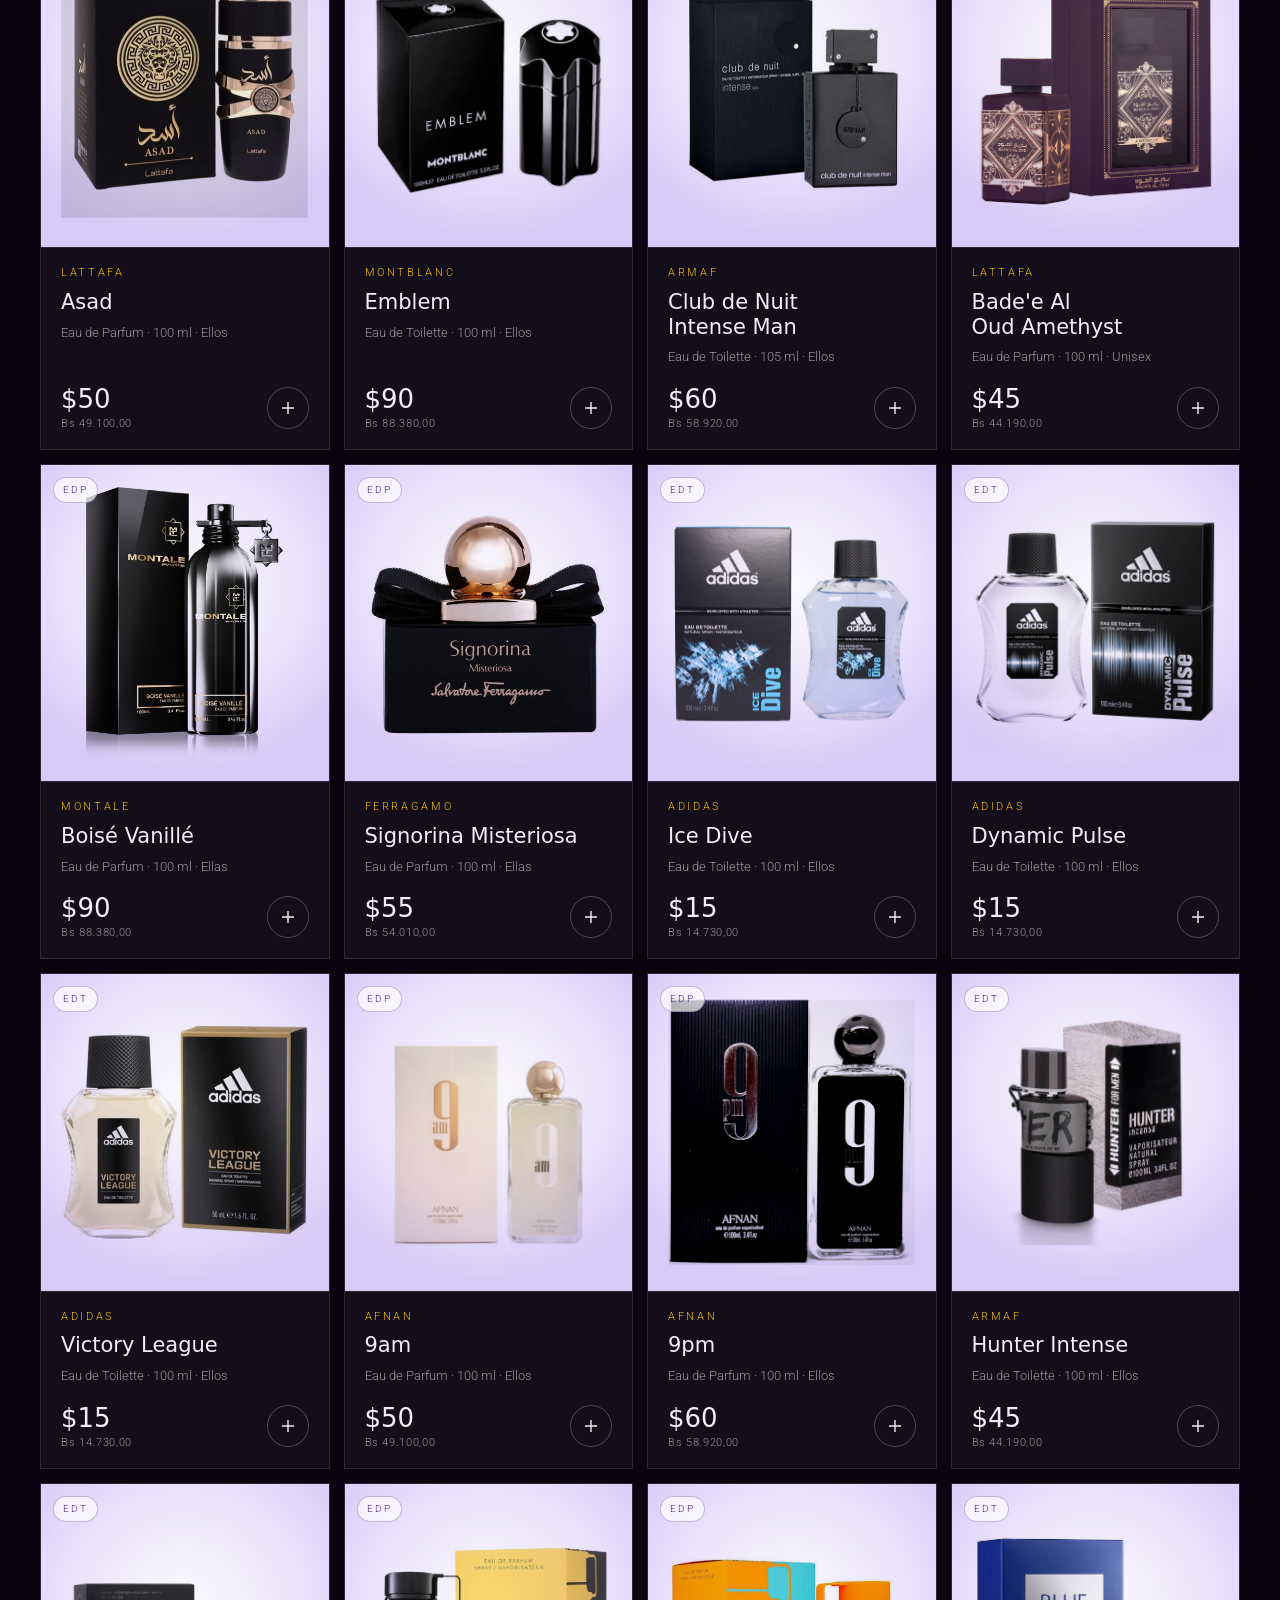
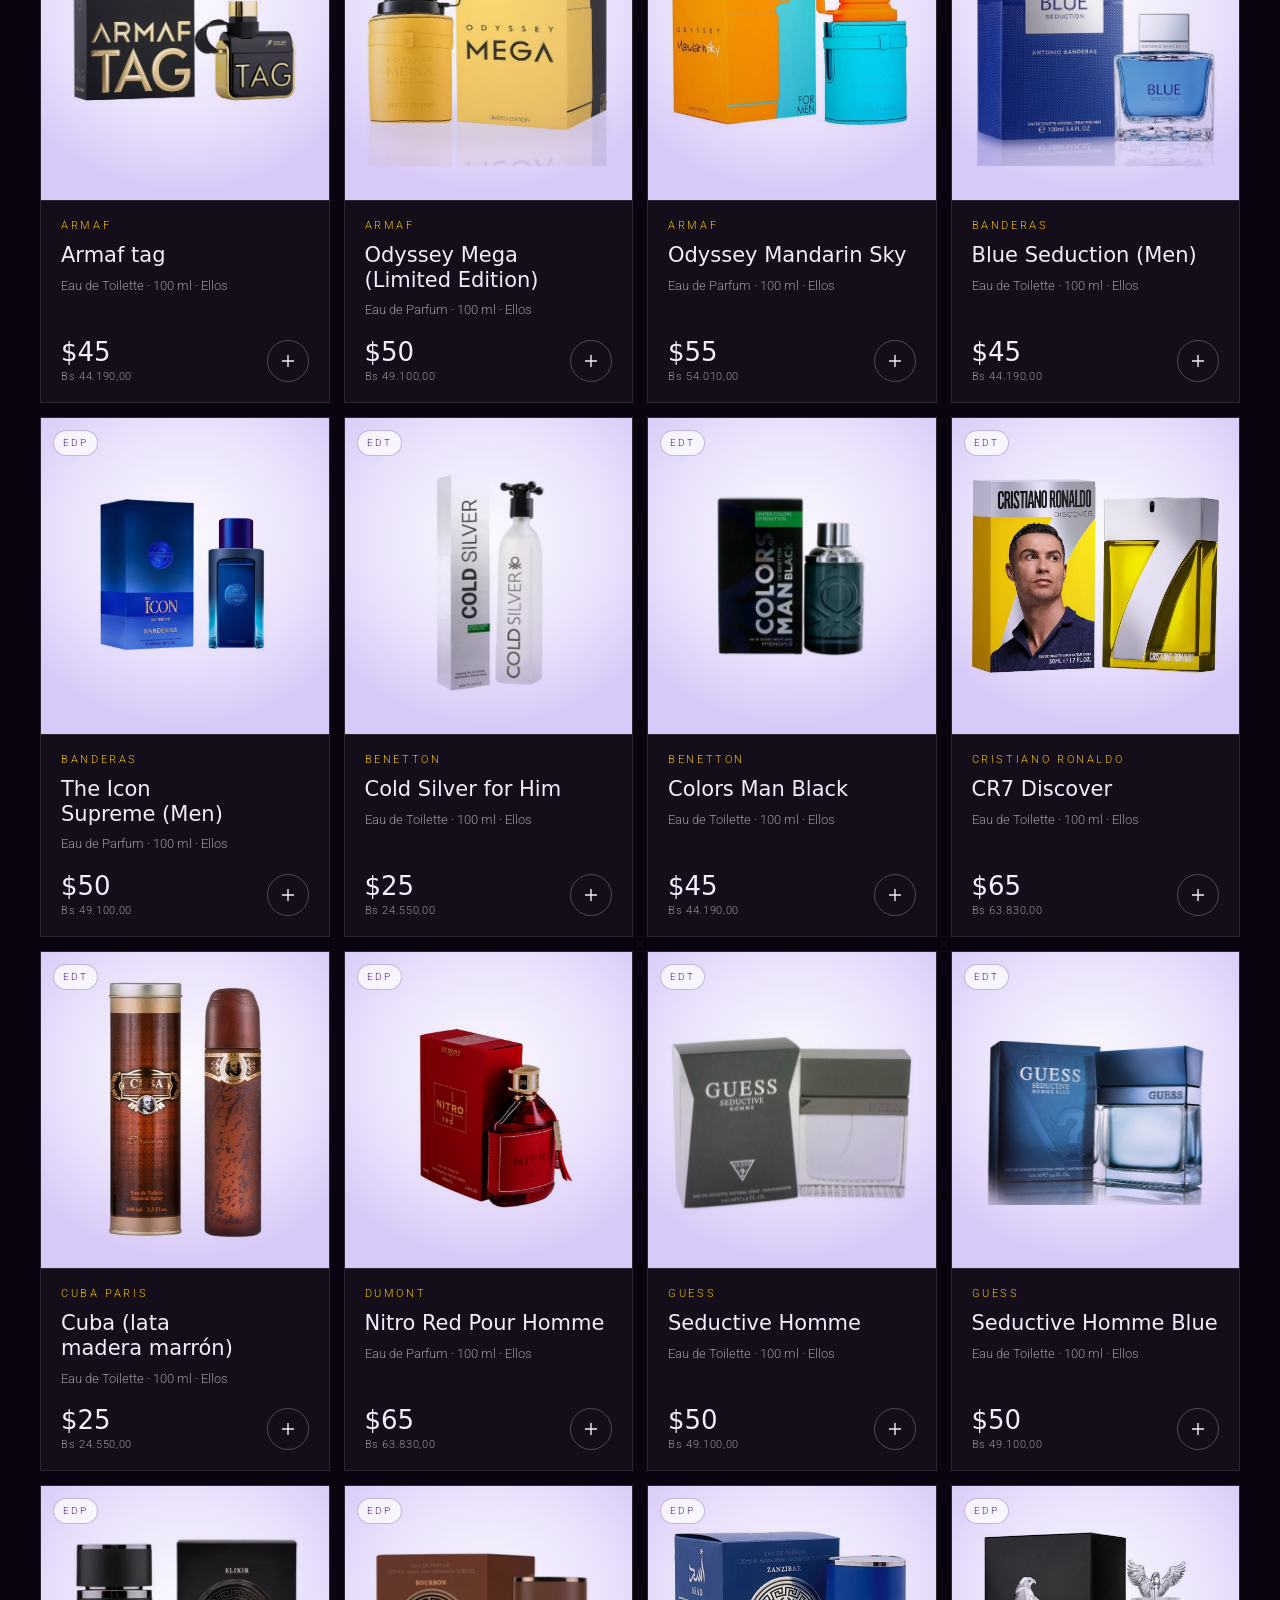
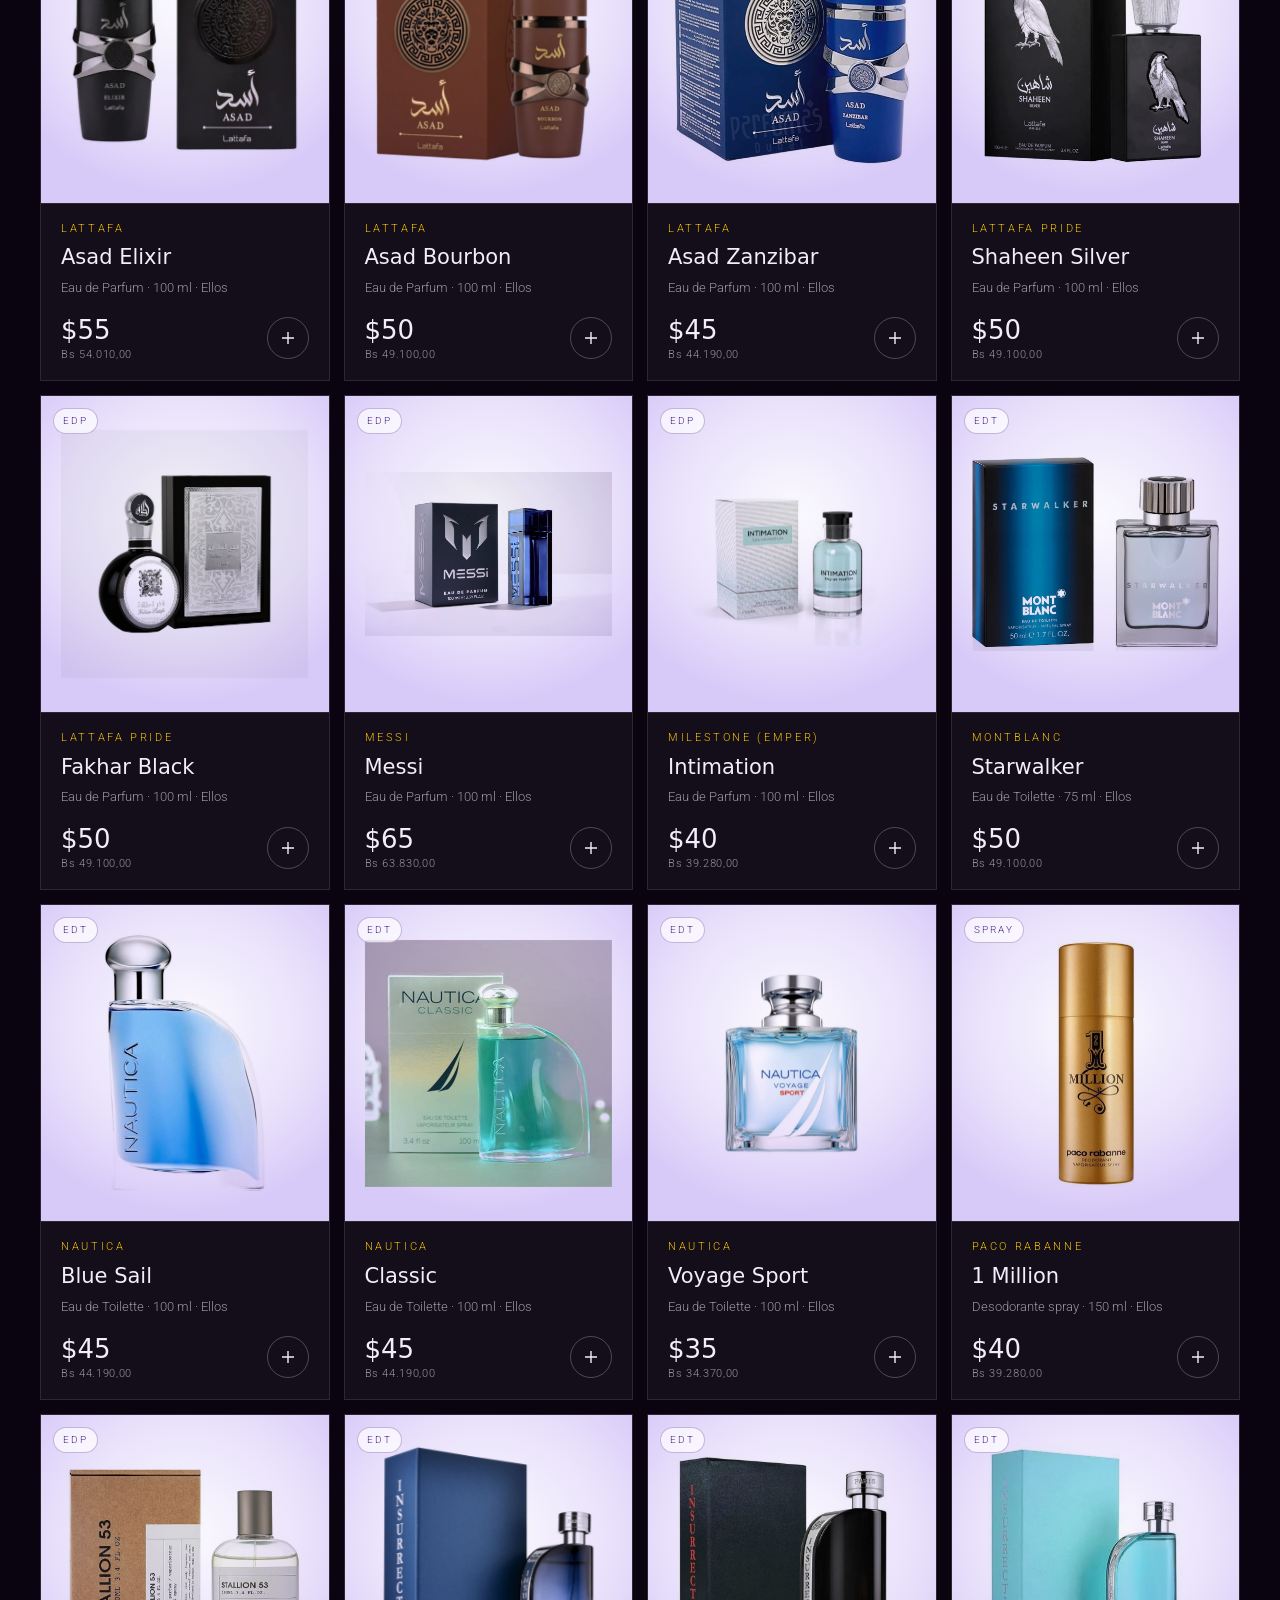
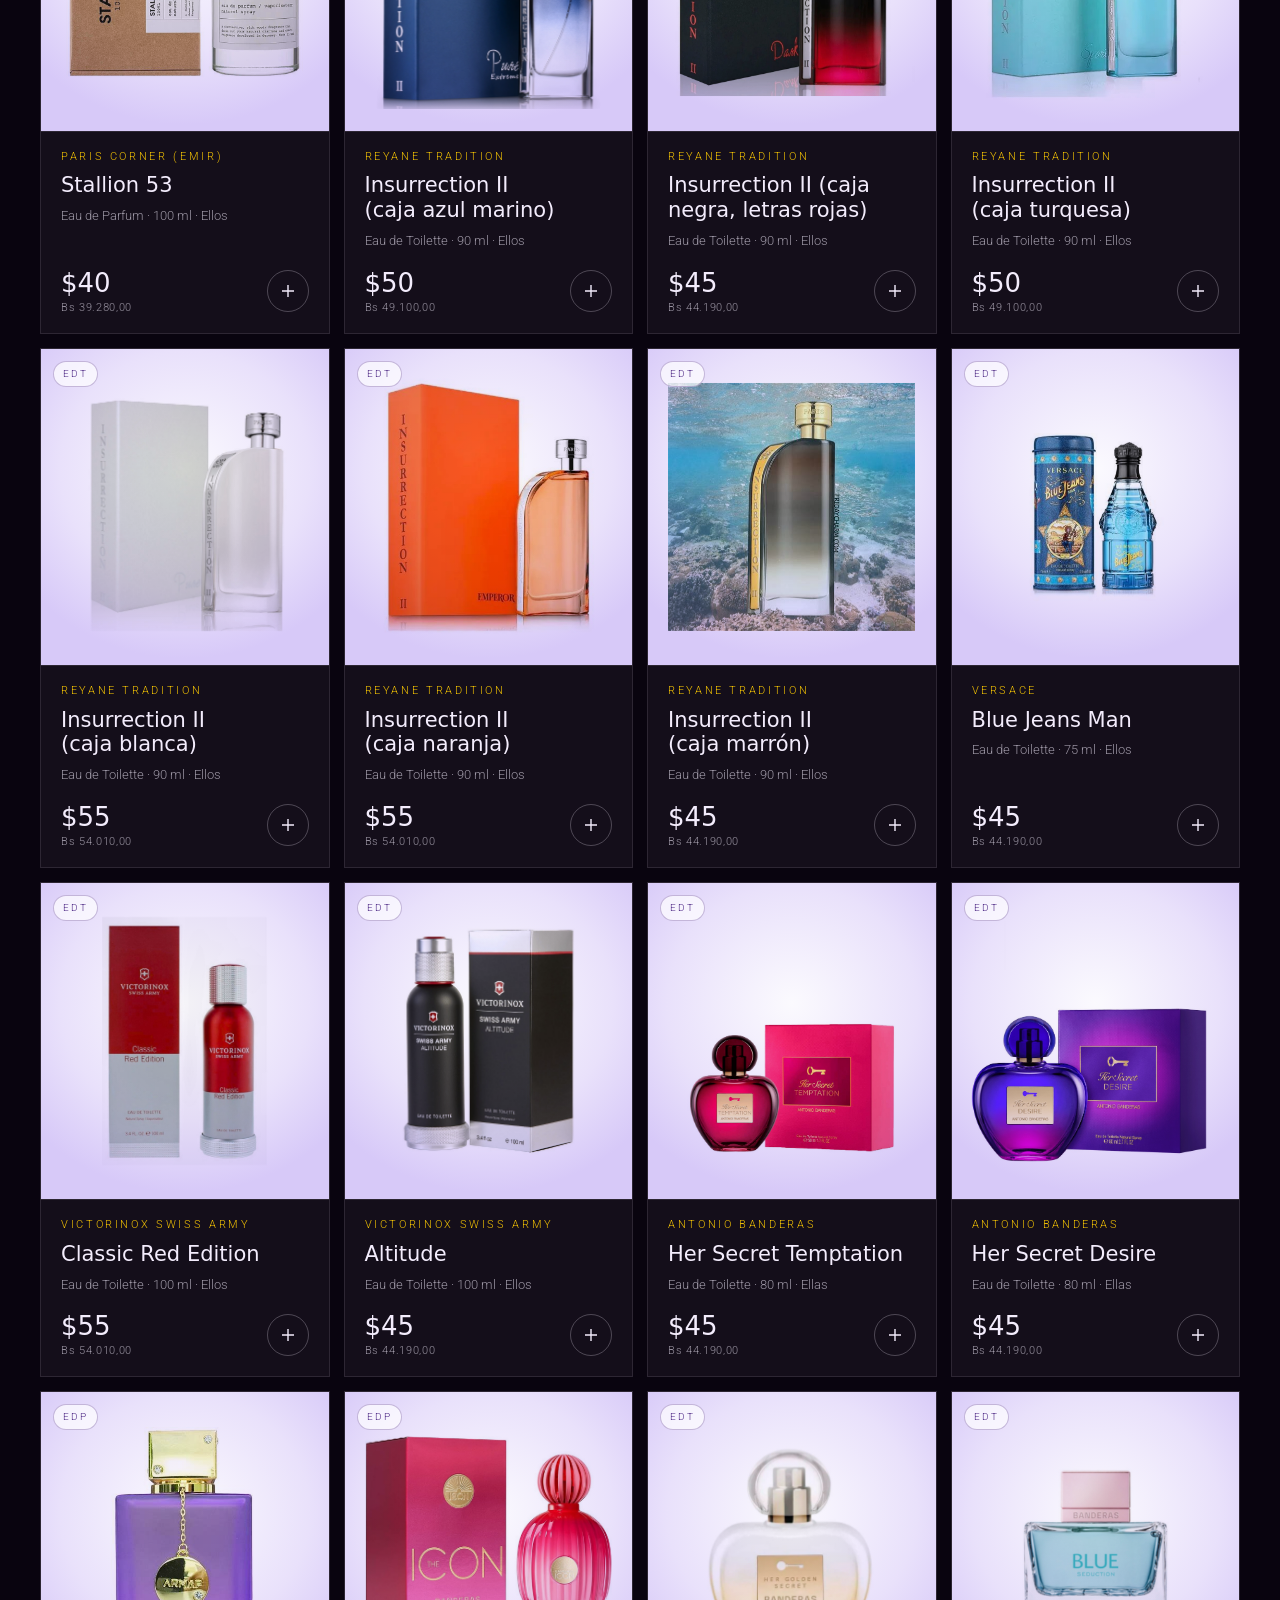
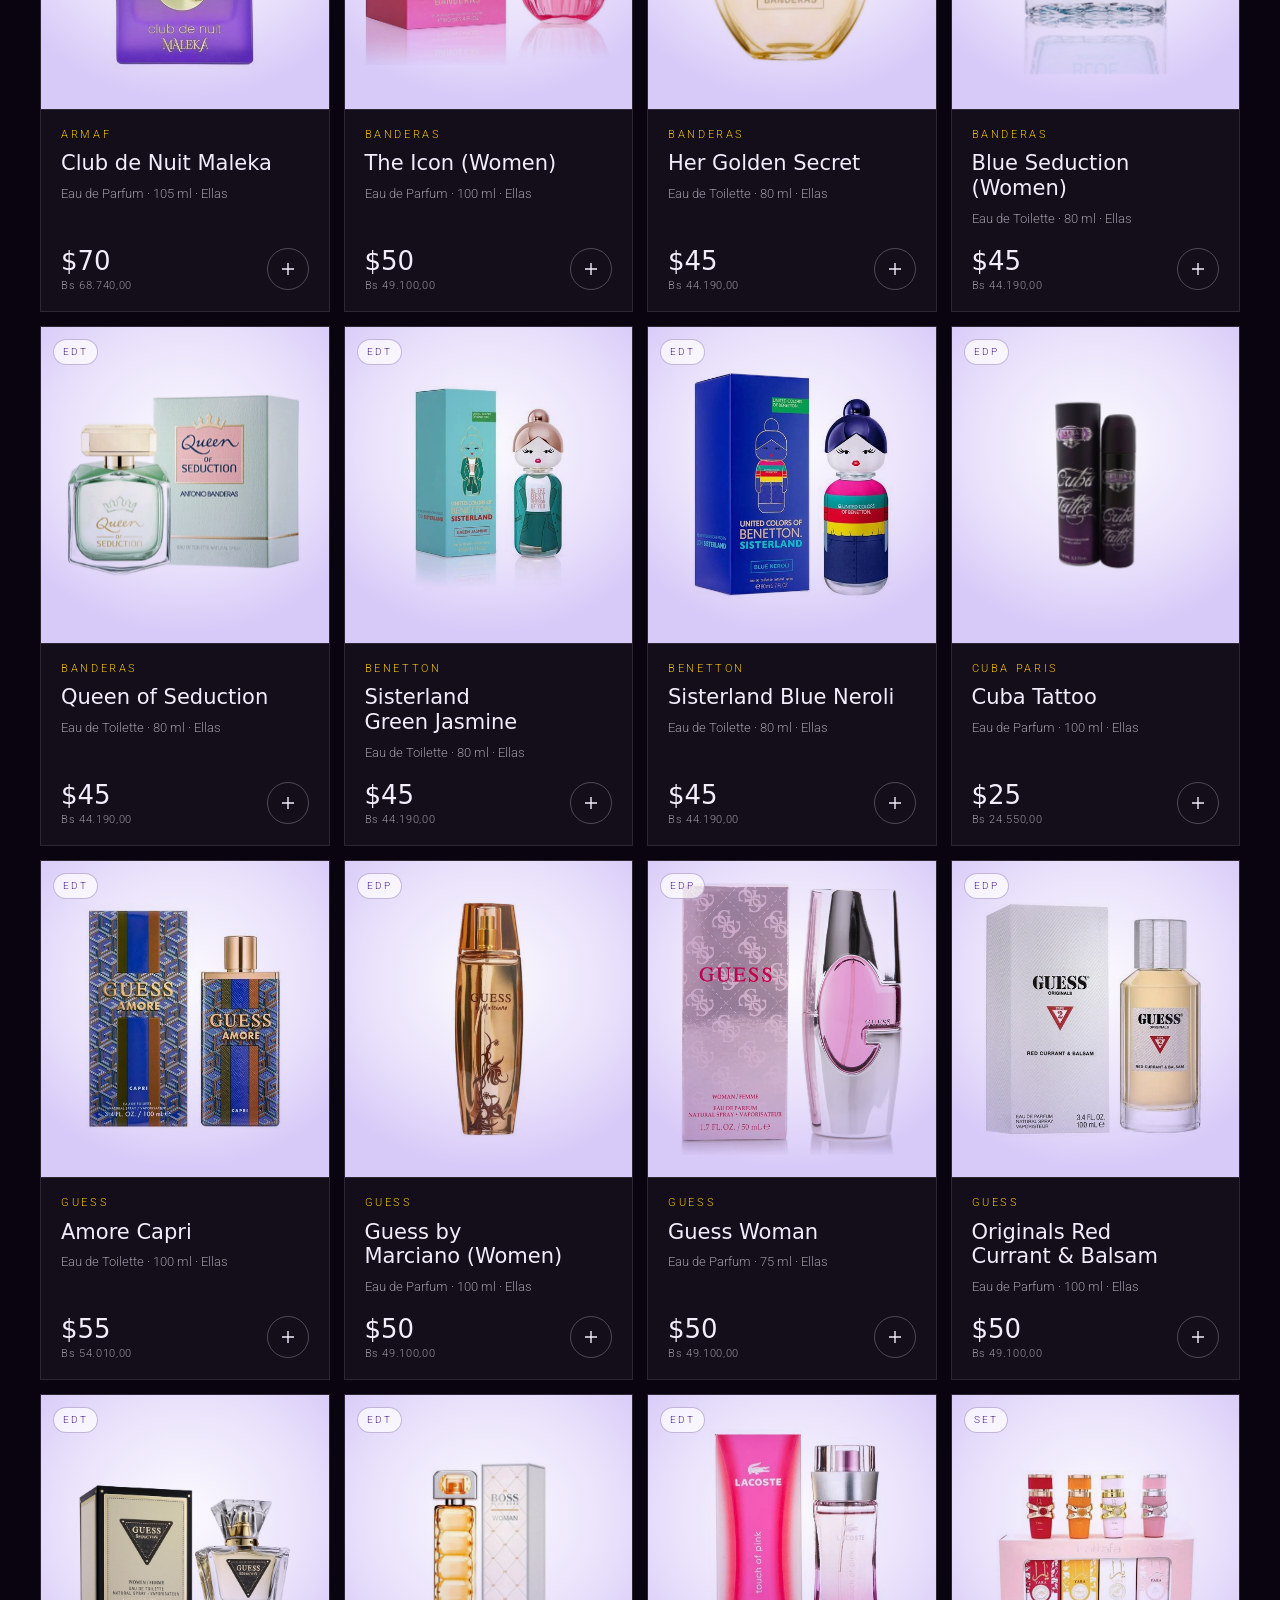
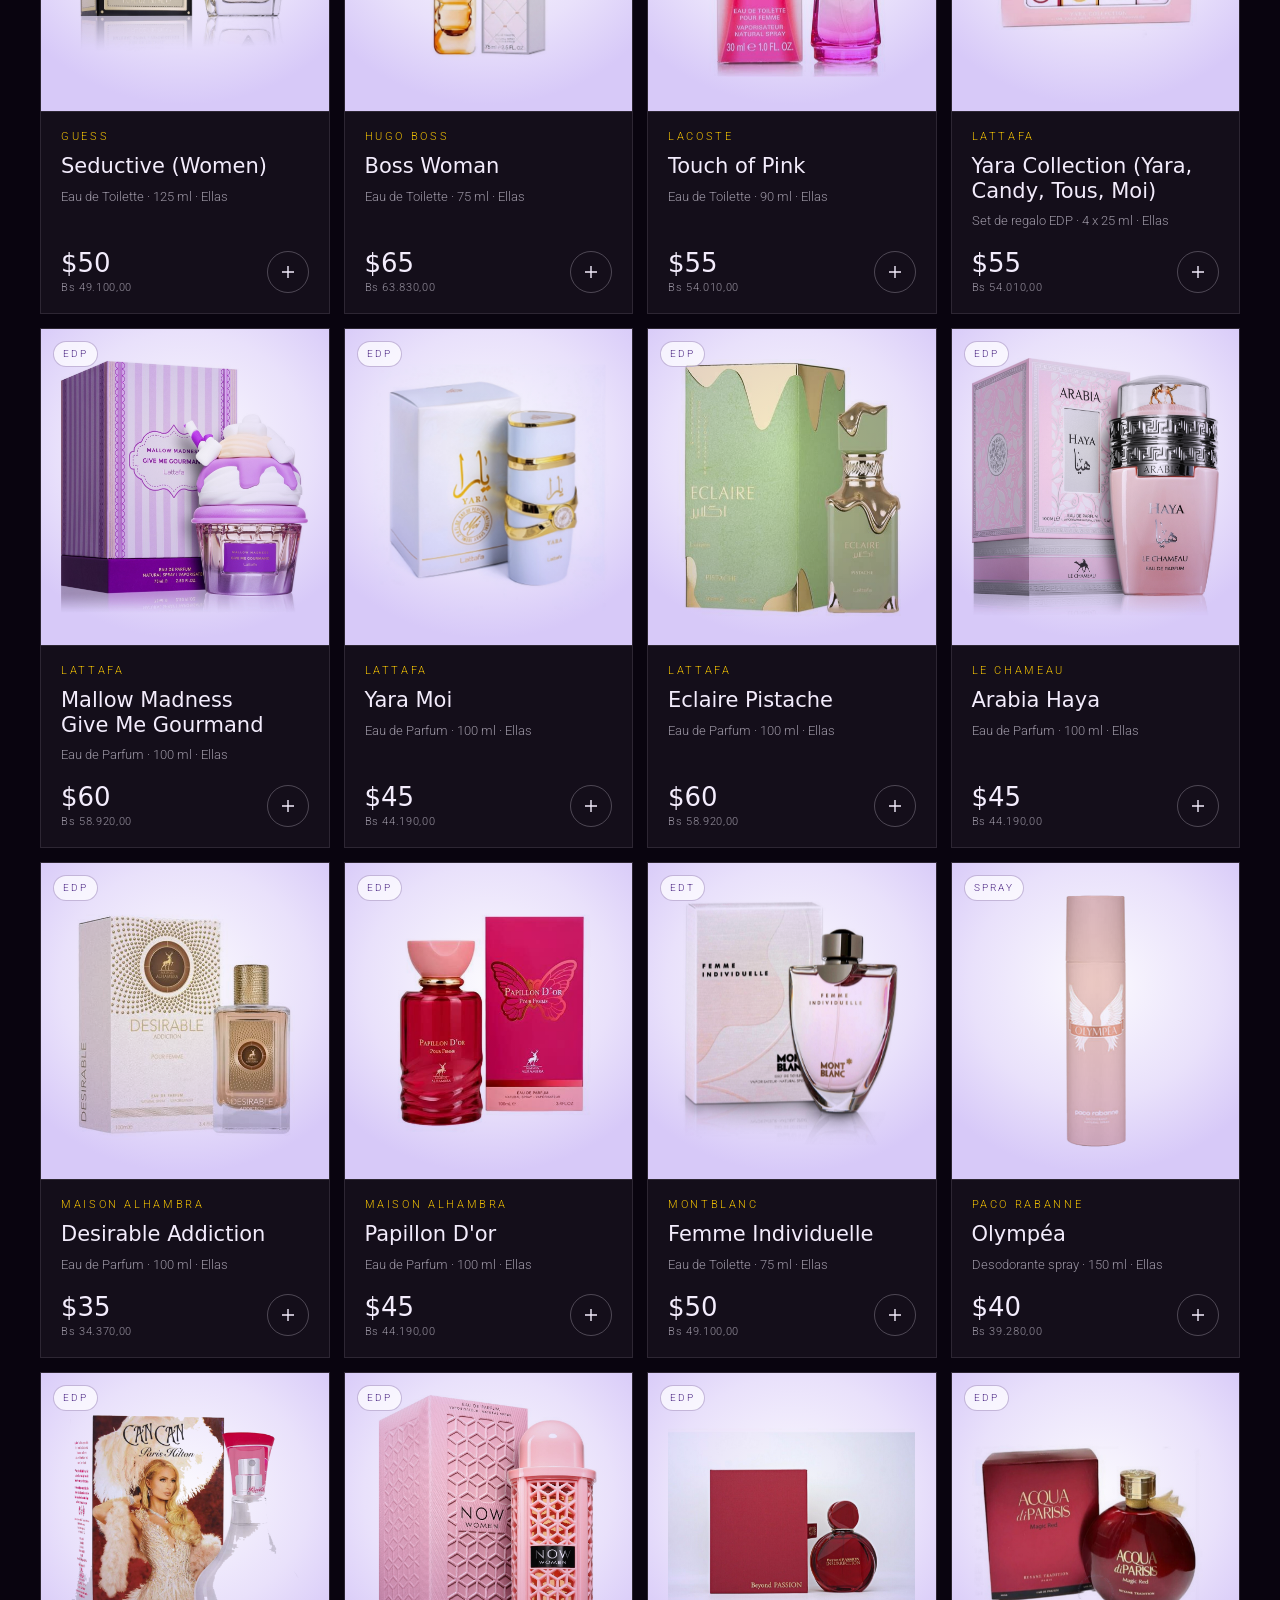
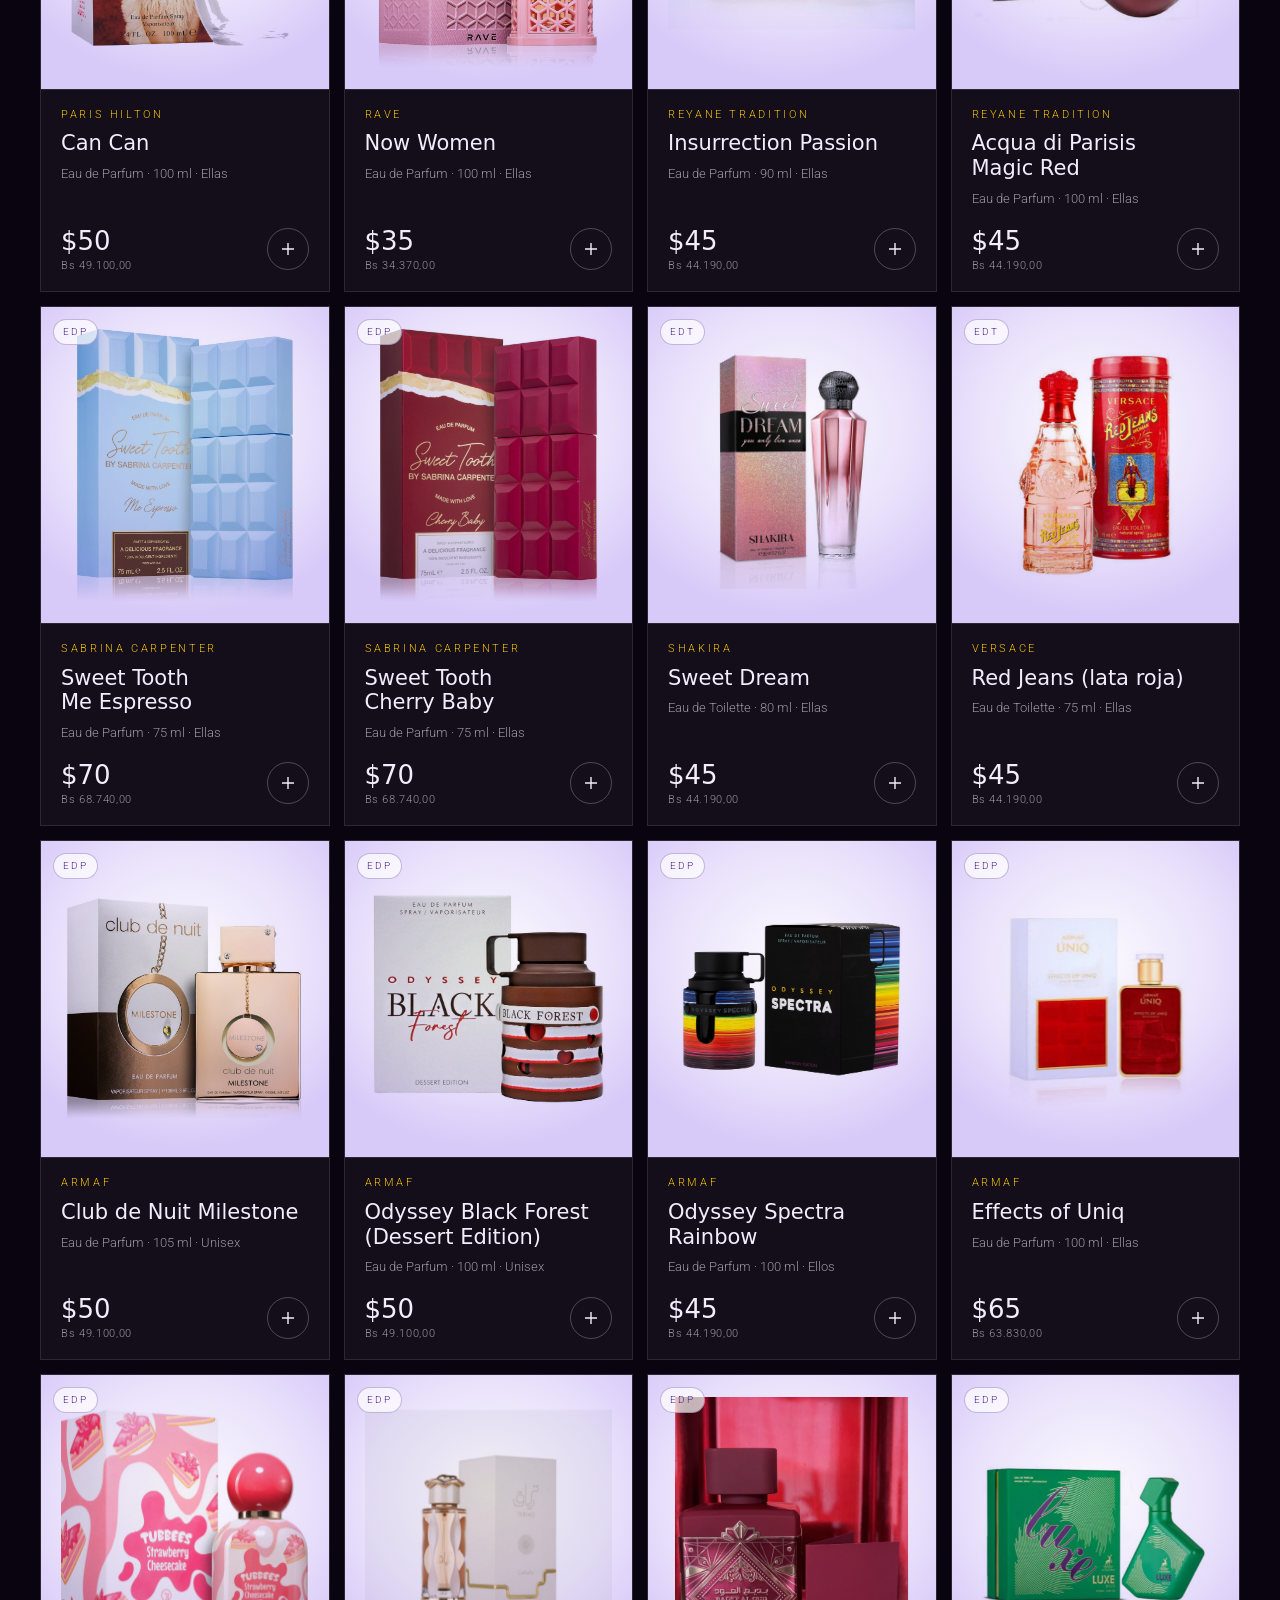
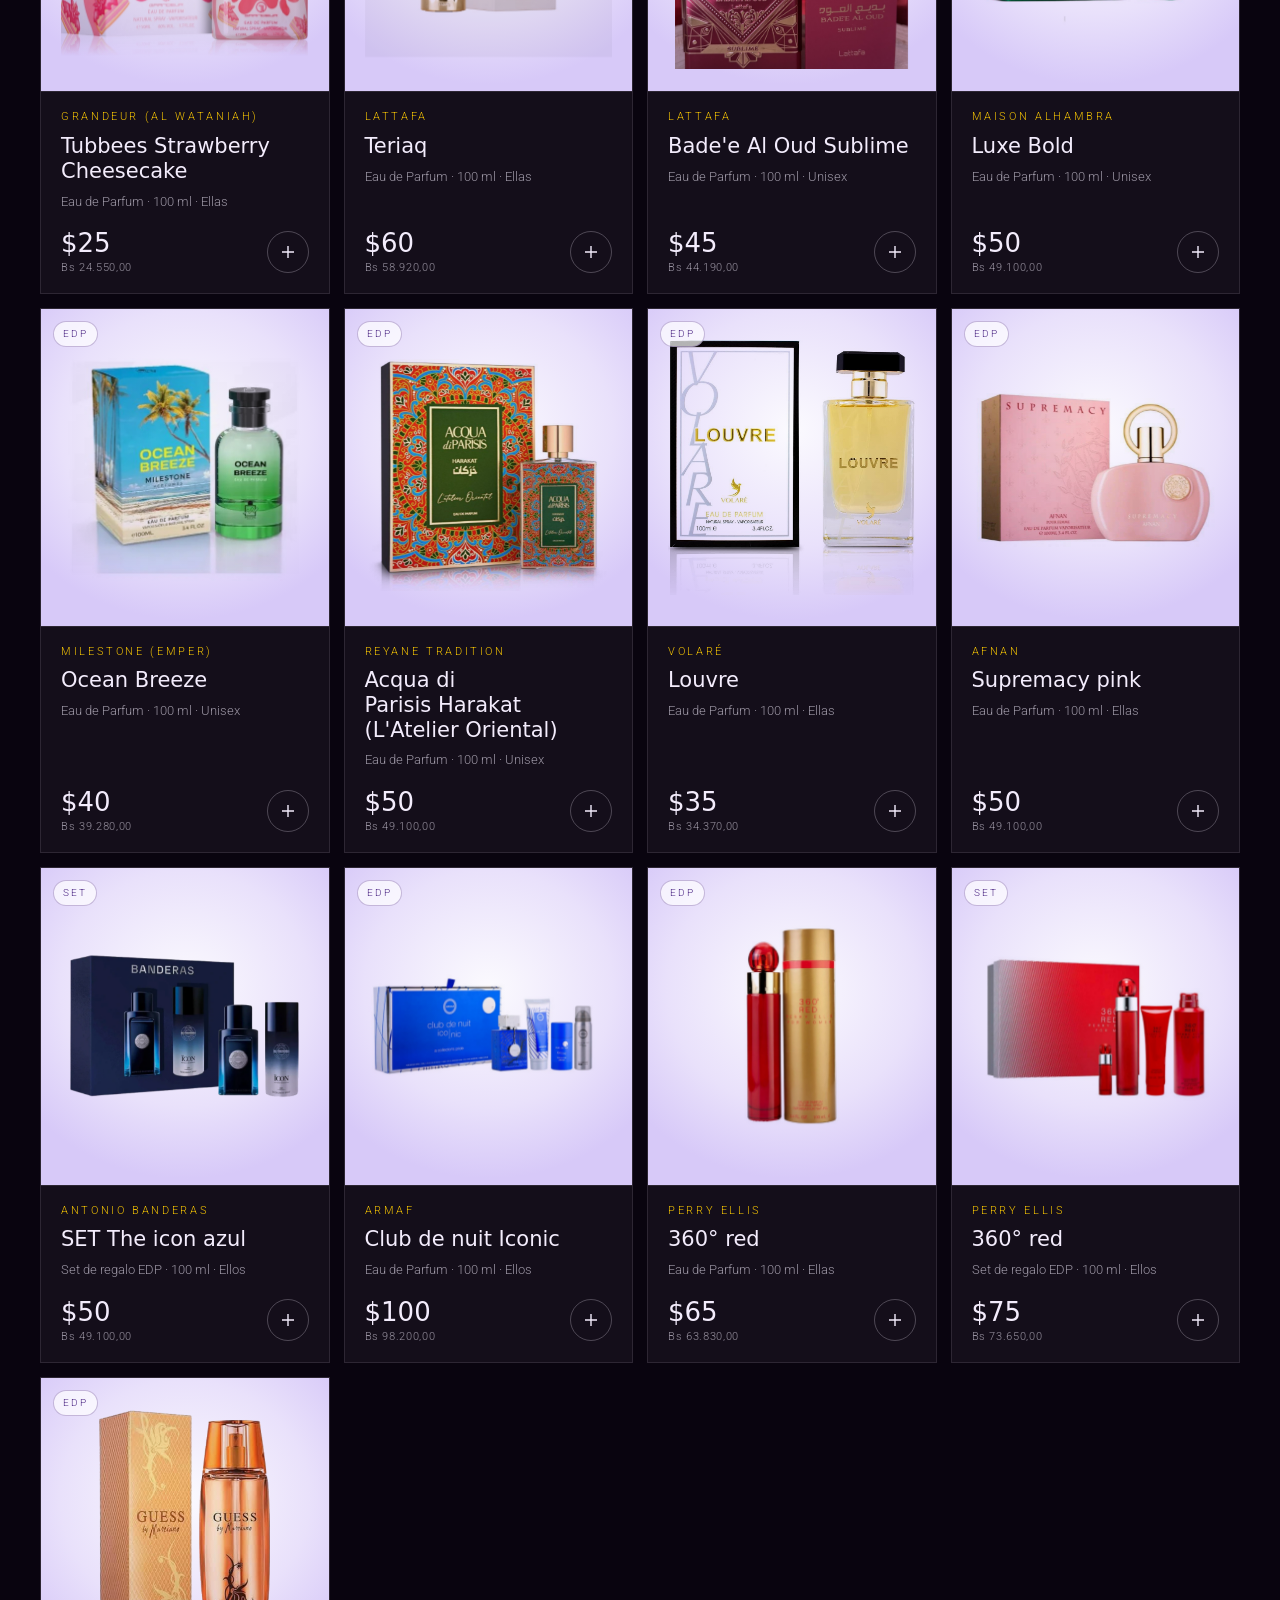
==== commit 5845761d: "Add files via upload" ====
--- a/index.html
+++ b/index.html
@@ -22,7 +22,7 @@
 <link rel="apple-touch-icon" href="icon-192.png">
 <link rel="preconnect" href="https://fonts.googleapis.com">
 <link rel="preconnect" href="https://fonts.gstatic.com" crossorigin>
-<link rel="stylesheet" href="css/styles.css?v=4.3">
+<link rel="stylesheet" href="css/styles.css?v=4.4">
 </head>
 <body>
 
--- a/css/styles.css
+++ b/css/styles.css
@@ -459,7 +459,7 @@
 html[data-modelo="compacto"] .seccion{padding-block:64px}
 
 /* Elementos que se pueden ocultar desde el panel admin */
-html[data-ocultar~="carrusel"] #destacados,html[data-ocultar~="casas"] .casas,html[data-ocultar~="datos"] .hero-datos{display:none}
+html[data-ocultar~="carrusel"] #destacados,html[data-ocultar~="casas"] .casas,html[data-ocultar~="datos"] .hero-datos,html[data-ocultar~="alternativas"] #ficha-alt{display:none!important}
 
 /* logo elegido: los redondos necesitan más tamaño en la portada */
 html[data-logo="circulo"] .sello-logo{width:52%;aspect-ratio:1}
@@ -519,3 +519,12 @@
 .q-fin{display:flex;gap:10px;flex-wrap:wrap;margin-top:34px}
 @media (max-width:640px){.q-match{grid-template-columns:1fr}.q-match .card-vis{min-height:0;height:270px;aspect-ratio:auto}.q-alts{gap:8px}}
 @media (prefers-reduced-motion:reduce){.q-pregunta{animation:none}.quiz{transition:none}}
+
+/* ---------- Alternativa similar (ficha) ---------- */
+.ficha-alt{margin-top:22px;padding-top:18px;border-top:1px solid var(--line)}
+.fa-t{display:block;font-size:11px;letter-spacing:.24em;text-transform:uppercase;color:var(--gold);margin-bottom:10px}
+.fa-b{width:100%;display:flex;justify-content:space-between;align-items:center;gap:14px;text-align:left;border:1px solid var(--line-strong);border-radius:12px;padding:12px 14px;background:rgba(var(--surface-rgb),.5);cursor:pointer;transition:border-color .25s}
+.fa-b:hover{border-color:var(--gold)}
+.fa-b b{display:block;font-weight:400;font-size:15px;line-height:1.25}.fa-b small{display:block;color:var(--muted);font-size:12px;margin-top:2px}
+.fa-p{text-align:right;font-family:var(--f-display);font-size:22px;white-space:nowrap}.fa-p small{font-family:var(--f-sans);color:var(--ok)}
+.fa-n{margin:8px 0 0;font-size:12px;color:var(--muted)}
